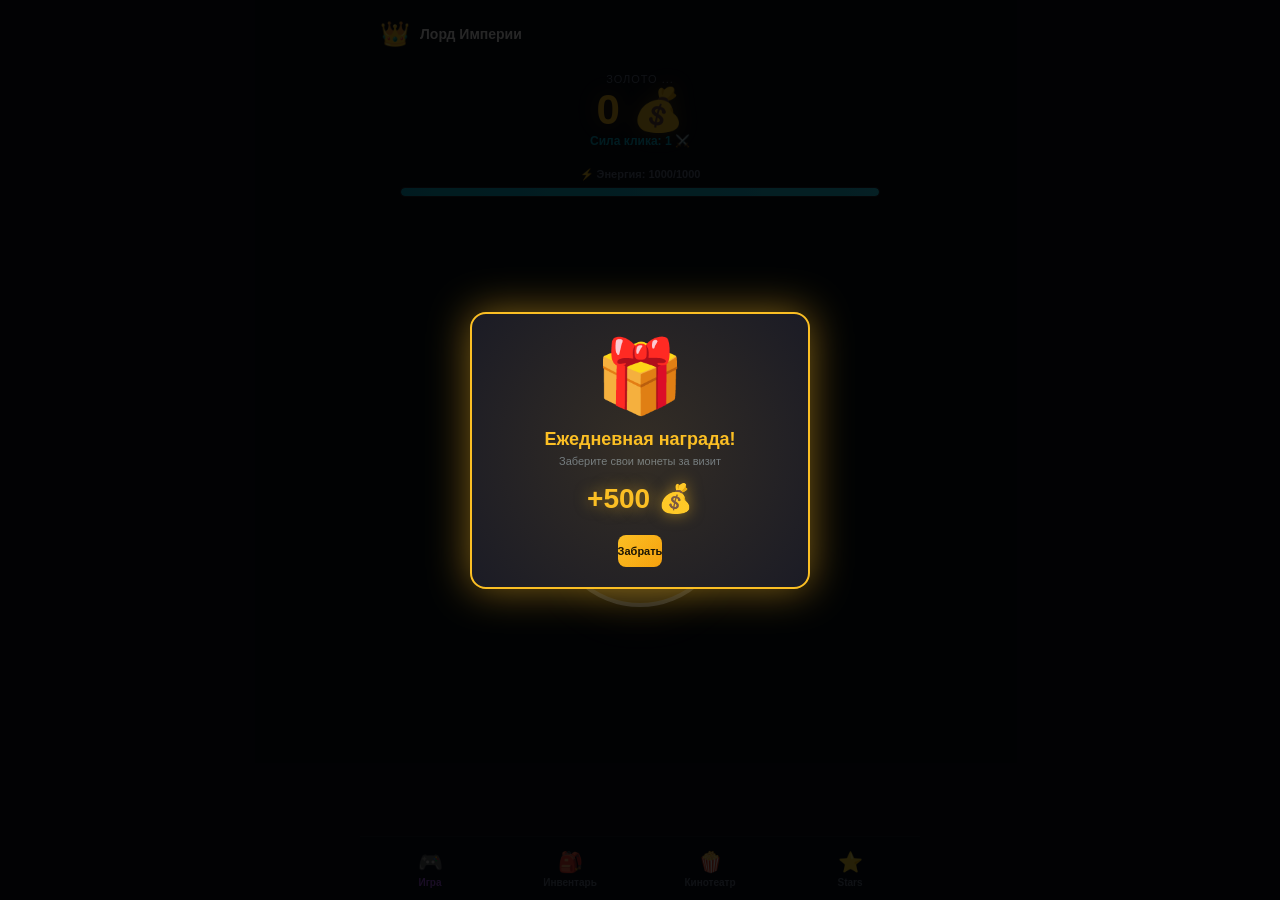
==== index.html @ a084648f "Add files via upload" ====
<!DOCTYPE html>
<html lang="ru">
<head>
  <meta charset="UTF-8">
  <meta name="viewport" content="width=device-width, initial-scale=1.0, maximum-scale=1.0, user-scalable=no, viewport-fit=cover">
  <title>Империя Золота — TMA Clicker</title>
  <script src="https://telegram.org/js/telegram-web-app.js"></script>
  <style>
    :root {
      --bg-primary: #0b0e1a;
      --bg-card: rgba(22, 28, 45, 0.9);
      --border-color: rgba(255, 255, 255, 0.06);
      --accent-purple: #a855f7;
      --accent-cyan: #06b6d4;
      --text-muted: #64748b;
      --gold: #fbbf24;
      --energy: #22d3ee;
      --rarity-common: #64748b;
      --rarity-rare: #3b82f6;
      --rarity-epic: #a855f7;
      --rarity-legendary: #fbbf24;
    }

    * {
      margin: 0;
      padding: 0;
      box-sizing: border-box;
      user-select: none;
      -webkit-tap-highlight-color: transparent;
    }

    html, body {
      font-family: -apple-system, BlinkMacSystemFont, 'Segoe UI', Roboto, sans-serif;
      background: var(--bg-primary);
      color: #fff;
      overflow: hidden;
      width: 100%;
      height: 100dvh;
    }

    .app-container {
      width: 100%;
      max-width: 560px;
      height: 100%;
      margin: 0 auto;
      position: relative;
      display: flex;
      flex-direction: column;
      padding-top: env(safe-area-inset-top, 0px);
      padding-bottom: calc(64px + env(safe-area-inset-bottom, 0px));
    }

    .tab-page {
      display: none;
      flex: 1;
      flex-direction: column;
      overflow-y: auto;
      padding: 20px;
      -webkit-overflow-scrolling: touch;
    }

    .tab-page.active {
      display: flex;
    }

    .user-profile-header {
      display: flex;
      align-items: center;
      gap: 10px;
      margin-bottom: 25px;
    }

    .user-avatar { font-size: 24px; }
    .user-name { font-weight: 800; font-size: 14px; }

    .balance-container {
      text-align: center;
      margin-bottom: 20px;
    }

    .balance-label {
      font-size: 11px;
      text-transform: uppercase;
      color: var(--text-muted);
      letter-spacing: 1px;
    }

    .balance-val {
      font-size: 42px;
      font-weight: 900;
      color: var(--gold);
      text-shadow: 0 0 20px rgba(251, 191, 36, 0.3);
    }

    .click-power-label {
      font-size: 12px;
      font-weight: bold;
      color: var(--accent-cyan);
    }

    .energy-container {
      margin: 0 20px 20px;
      text-align: center;
    }

    .energy-label {
      font-size: 11px;
      color: var(--text-muted);
      margin-bottom: 6px;
      font-weight: 700;
    }

    .energy-bar {
      width: 100%;
      height: 10px;
      background: rgba(255, 255, 255, 0.05);
      border-radius: 99px;
      overflow: hidden;
      border: 1px solid var(--border-color);
    }

    .energy-fill {
      height: 100%;
      background: linear-gradient(90deg, #06b6d4, #22d3ee);
      border-radius: 99px;
      transition: width 0.3s ease;
      box-shadow: 0 0 10px rgba(34, 211, 238, 0.5);
    }

    .energy-fill.low {
      background: linear-gradient(90deg, #ef4444, #f97316);
    }

    .clicker-area {
      flex: 1;
      display: flex;
      align-items: center;
      justify-content: center;
      position: relative;
    }

    .coin-btn {
      background: radial-gradient(circle, #ffe066 0%, #feca57 70%, #ff9f43 100%);
      border: 4px solid #fff;
      border-radius: 50%;
      width: 180px;
      height: 180px;
      cursor: pointer;
      box-shadow: 0 10px 30px rgba(251,191,36,0.35), inset 0 -4px 10px rgba(0,0,0,0.15);
      display: flex;
      align-items: center;
      justify-content: center;
      transition: transform 0.08s ease;
      outline: none;
      position: relative;
      z-index: 2;
    }

    .coin-btn:active { transform: scale(0.94); }
    .coin-art { font-size: 74px; color: #d97706; text-shadow: 1px 1px 0px #fff; }

    @keyframes screenShake {
      0%, 100% { transform: translate(0, 0); }
      25% { transform: translate(-2px, 1px); }
      50% { transform: translate(2px, -1px); }
      75% { transform: translate(-1px, 2px); }
    }

    .clicker-area.shake { animation: screenShake 0.15s ease; }

    .particles-pool {
      position: absolute;
      inset: 0;
      pointer-events: none;
      overflow: hidden;
      z-index: 1;
    }

    .particle {
      position: absolute;
      width: 6px;
      height: 6px;
      background: var(--gold);
      border-radius: 50%;
      box-shadow: 0 0 8px var(--gold);
      opacity: 0;
    }

    @keyframes particleFly {
      0% { transform: translate(0, 0) scale(1); opacity: 1; }
      100% { transform: translate(var(--dx), var(--dy)) scale(0); opacity: 0; }
    }

    .click-float {
      position: fixed;
      font-size: 22px;
      font-weight: 900;
      color: var(--gold);
      pointer-events: none;
      animation: floatUp 0.6s ease-out forwards;
      z-index: 10000;
      text-shadow: 0 2px 8px rgba(0,0,0,0.5);
    }

    @keyframes floatUp {
      0% { transform: translateY(0) scale(1); opacity: 1; }
      100% { transform: translateY(-80px) scale(0.8); opacity: 0; }
    }

    .bottom-nav {
      position: absolute;
      bottom: 0;
      left: 0;
      width: 100%;
      height: 64px;
      background: rgba(10, 15, 30, 0.98);
      border-top: 1px solid var(--border-color);
      display: flex;
      justify-content: space-around;
      padding-bottom: env(safe-area-inset-bottom, 0px);
      backdrop-filter: blur(10px);
      z-index: 999;
    }

    .nav-item {
      background: transparent;
      border: none;
      color: var(--text-muted);
      display: flex;
      flex-direction: column;
      align-items: center;
      justify-content: center;
      gap: 3px;
      cursor: pointer;
      flex: 1;
      transition: color 0.2s;
    }

    .nav-item.active { color: var(--accent-purple); }
    .nav-icon { font-size: 20px; }
    .nav-label { font-size: 10px; font-weight: bold; }

    .shop-header {
      margin-bottom: 20px;
      text-align: left;
    }

    .shop-title { font-size: 20px; font-weight: 900; }
    .shop-subtitle {
      font-size: 11px;
      color: var(--text-muted);
      margin-top: 3px;
    }

    .categories-bar {
      display: flex;
      gap: 8px;
      overflow-x: auto;
      padding-bottom: 12px;
      margin-bottom: 15px;
    }

    .category-btn {
      background: rgba(255,255,255,0.03);
      border: 1px solid var(--border-color);
      border-radius: 8px;
      padding: 6px 14px;
      font-size: 11px;
      font-weight: bold;
      color: #fff;
      cursor: pointer;
      flex-shrink: 0;
    }

    .category-btn.active {
      background: var(--accent-purple);
      border-color: var(--accent-purple);
    }

    .shop-grid {
      display: grid;
      grid-template-columns: repeat(2, 1fr);
      gap: 12px;
      padding-bottom: 30px;
    }

    .shop-item {
      background: var(--bg-card);
      border: 1px solid var(--border-color);
      border-radius: 12px;
      padding: 12px;
      text-align: center;
      display: flex;
      flex-direction: column;
      position: relative;
    }

    .shop-item-top {
      display: flex;
      justify-content: space-between;
      align-items: center;
      margin-bottom: 8px;
    }

    .shop-item-badge {
      font-size: 7px;
      font-weight: 900;
      color: #fff;
      padding: 2px 5px;
      border-radius: 4px;
      text-transform: uppercase;
    }

    .shop-item-icon { font-size: 38px; margin: 8px 0; }
    .shop-item-name { font-size: 11px; font-weight: 800; }
    .shop-item-desc {
      font-size: 8px;
      color: var(--text-muted);
      margin: 4px 0 10px;
      flex: 1;
    }

    .shop-item-btn {
      background: linear-gradient(135deg, var(--accent-purple), var(--accent-cyan));
      border: none;
      color: #fff;
      font-size: 10px;
      font-weight: bold;
      padding: 8px 0;
      border-radius: 8px;
      cursor: pointer;
    }

    .shop-item.common { border-color: var(--rarity-common); }
    .shop-item.rare { border-color: var(--rarity-rare); }
    .shop-item.epic { border-color: var(--rarity-epic); }
    .shop-item.legendary {
      border-color: var(--rarity-legendary);
      box-shadow: 0 0 10px rgba(251,191,36,0.15);
    }

    .inventory-header { margin-bottom: 20px; }
    .inventory-title { font-size: 20px; font-weight: 900; }
    .inventory-subtitle { font-size: 11px; color: var(--text-muted); margin-top: 3px; }

    .inventory-tabs {
      display: flex;
      gap: 8px;
      margin-bottom: 15px;
    }

    .inv-tab {
      flex: 1;
      background: rgba(255,255,255,0.03);
      border: 1px solid var(--border-color);
      border-radius: 8px;
      padding: 8px;
      font-size: 11px;
      font-weight: bold;
      color: #fff;
      cursor: pointer;
    }

    .inv-tab.active {
      background: var(--accent-purple);
      border-color: var(--accent-purple);
    }

    .inventory-grid {
      display: grid;
      grid-template-columns: repeat(2, 1fr);
      gap: 12px;
      padding-bottom: 30px;
    }

    .inv-item {
      background: var(--bg-card);
      border: 1px solid var(--border-color);
      border-radius: 12px;
      padding: 12px;
      text-align: center;
      display: flex;
      flex-direction: column;
      position: relative;
    }

    .inv-item.equipped {
      border-color: var(--gold);
      box-shadow: 0 0 15px rgba(251,191,36,0.3);
    }

    .inv-item.equipped::after {
      content: "✓ АКТИВНО";
      position: absolute;
      top: 6px;
      right: 6px;
      font-size: 7px;
      font-weight: 900;
      background: var(--gold);
      color: #000;
      padding: 2px 5px;
      border-radius: 4px;
    }

    .inv-icon { font-size: 38px; margin: 8px 0; }
    .inv-name { font-size: 11px; font-weight: 800; }
    .inv-desc { font-size: 8px; color: var(--text-muted); margin: 4px 0 10px; flex: 1; }

    .inv-btn {
      background: linear-gradient(135deg, var(--gold), #f59e0b);
      border: none;
      color: #000;
      font-size: 10px;
      font-weight: bold;
      padding: 8px 0;
      border-radius: 8px;
      cursor: pointer;
    }

    .inv-btn:disabled {
      background: rgba(255,255,255,0.1);
      color: var(--text-muted);
      cursor: not-allowed;
    }

    .empty-inventory {
      grid-column: 1 / -1;
      text-align: center;
      padding: 60px 20px;
      color: var(--text-muted);
    }

    .empty-icon { font-size: 64px; margin-bottom: 15px; opacity: 0.3; }
    .empty-text { font-size: 16px; font-weight: 800; margin-bottom: 5px; }
    .empty-hint { font-size: 12px; }

    .modal-overlay {
      position: fixed;
      inset: 0;
      background: rgba(0,0,0,0.85);
      display: none;
      align-items: center;
      justify-content: center;
      z-index: 10000;
      padding: 20px;
    }

    .modal-overlay.active { display: flex; }

    .modal-box {
      background: #111425;
      border: 2px solid var(--accent-purple);
      border-radius: 16px;
      width: 100%;
      max-width: 340px;
      padding: 20px;
      text-align: center;
      box-shadow: 0 0 25px rgba(168, 85, 247, 0.4);
    }

    .modal-icon { font-size: 48px; margin-bottom: 10px; }
    .modal-title { font-size: 16px; font-weight: 900; color: #fff; }
    .modal-badge {
      display: inline-block;
      font-size: 8px;
      font-weight: bold;
      background: var(--gold);
      color: #000;
      padding: 2px 8px;
      border-radius: 99px;
      margin: 6px 0;
    }

    .modal-desc { font-size: 11px; color: var(--text-muted); line-height: 1.4; margin-bottom: 20px; }
    .modal-actions { display: flex; gap: 8px; }

    .btn-cancel {
      flex: 1;
      padding: 10px 0;
      font-size: 11px;
      font-weight: bold;
      background: transparent;
      border: 1px solid var(--border-color);
      color: #fff;
      border-radius: 8px;
      cursor: pointer;
    }

    .btn-confirm {
      flex: 1;
      padding: 10px 0;
      font-size: 11px;
      font-weight: bold;
      background: linear-gradient(135deg, var(--gold), #f59e0b);
      border: none;
      color: #000;
      border-radius: 8px;
      cursor: pointer;
    }

    .daily-box {
      border-color: var(--gold) !important;
      box-shadow: 0 0 40px rgba(251,191,36,0.5) !important;
      position: relative;
      overflow: hidden;
    }

    .daily-glow {
      position: absolute;
      inset: -50%;
      background: radial-gradient(circle, rgba(251,191,36,0.15) 0%, transparent 70%);
      animation: rotate 8s linear infinite;
      pointer-events: none;
    }

    @keyframes rotate {
      from { transform: rotate(0deg); }
      to { transform: rotate(360deg); }
    }

    .daily-icon {
      font-size: 72px;
      margin-bottom: 10px;
      animation: pulse 1.5s ease-in-out infinite;
      position: relative;
    }

    @keyframes pulse {
      0%, 100% { transform: scale(1); }
      50% { transform: scale(1.15); }
    }

    .daily-title { font-size: 18px; font-weight: 900; color: var(--gold); margin-bottom: 5px; }
    .daily-desc { font-size: 11px; color: var(--text-muted); margin-bottom: 15px; }

    .daily-reward {
      font-size: 28px;
      font-weight: 900;
      color: var(--gold);
      margin-bottom: 20px;
      text-shadow: 0 0 15px rgba(251,191,36,0.5);
    }

    .toast {
      position: fixed;
      bottom: 80px;
      left: 50%;
      transform: translateX(-50%);
      background: rgba(168, 85, 247, 0.95);
      color: #fff;
      padding: 10px 20px;
      border-radius: 12px;
      font-size: 11px;
      font-weight: bold;
      display: none;
      z-index: 999999;
      box-shadow: 0 10px 25px rgba(0,0,0,0.3);
    }
    /* ================= ANIVERSE ANIME PORTAL STYLES ================= */
    .anime-container {
      display: grid;
      grid-template-columns: repeat(2, 1fr);
      gap: 12px;
      padding: 10px 0 40px;
      box-sizing: border-box;
      width: 100%;
      max-width: 500px;
      margin: 0 auto;
    }
    @media (min-width: 480px) {
      .anime-container {
        grid-template-columns: repeat(3, 1fr);
        gap: 14px;
      }
    }
    
    /* Grid card design */
    .anime-card-item {
      background: rgba(255, 255, 255, 0.02);
      border: 1px solid rgba(255, 255, 255, 0.05);
      border-radius: 12px;
      overflow: hidden;
      cursor: pointer;
      display: flex;
      flex-direction: column;
      position: relative;
      transition: all 0.25s cubic-bezier(0.4, 0, 0.2, 1);
      box-sizing: border-box;
      -webkit-tap-highlight-color: transparent;
    }
    .anime-card-item:hover {
      transform: translateY(-4px);
      border-color: rgba(168, 85, 247, 0.4);
      box-shadow: 0 8px 24px rgba(168, 85, 247, 0.2);
    }
    .anime-poster-wrap {
      position: relative;
      width: 100%;
      aspect-ratio: 2/3;
      background: #090a12;
      overflow: hidden;
    }
    .anime-poster {
      width: 100%;
      height: 100%;
      object-fit: cover;
      display: block;
      transition: transform 0.3s ease;
    }
    .anime-card-item:hover .anime-poster {
      transform: scale(1.04);
    }
    
    /* Badges */
    .anime-badge-rating {
      position: absolute;
      top: 6px;
      left: 6px;
      z-index: 5;
      font-size: 8px;
      font-weight: 800;
      color: #ffd700;
      background: rgba(0, 0, 0, 0.8);
      padding: 3px 6px;
      border-radius: 5px;
      box-shadow: 0 2px 6px rgba(0,0,0,0.3);
      backdrop-filter: blur(2px);
    }
    .anime-badge-year {
      position: absolute;
      top: 6px;
      right: 6px;
      z-index: 5;
      font-size: 8px;
      font-weight: 800;
      color: #fff;
      background: rgba(138, 43, 226, 0.8);
      padding: 3px 6px;
      border-radius: 5px;
      box-shadow: 0 2px 6px rgba(0,0,0,0.3);
      backdrop-filter: blur(2px);
    }
    
    /* Info area */
    .anime-card-info {
      padding: 8px;
      display: flex;
      flex-direction: column;
      gap: 3px;
      text-align: left;
      flex: 1;
      background: rgba(15, 18, 36, 0.3);
    }
    .anime-card-title {
      font-size: 11px;
      font-weight: 700;
      color: #fff;
      margin: 0;
      line-height: 1.3;
      display: -webkit-box;
      -webkit-line-clamp: 2;
      -webkit-box-orient: vertical;
      overflow: hidden;
      text-overflow: ellipsis;
    }
    .anime-card-genre {
      font-size: 9px;
      color: var(--accent-cyan);
      font-weight: 700;
      white-space: nowrap;
      overflow: hidden;
      text-overflow: ellipsis;
    }
    
    /* List item design */
    .anime-list-item {
      display: flex;
      gap: 12px;
      background: rgba(255, 255, 255, 0.02);
      border: 1px solid rgba(255, 255, 255, 0.05);
      border-radius: 12px;
      padding: 10px;
      margin: 0 auto 8px;
      cursor: pointer;
      box-sizing: border-box;
      transition: all 0.2s ease;
      align-items: center;
      max-width: 500px;
      width: calc(100% - 2 * var(--page-pad));
      -webkit-tap-highlight-color: transparent;
    }
    .anime-list-item:hover {
      border-color: rgba(168, 85, 247, 0.3);
      background: rgba(255, 255, 255, 0.04);
    }
    .anime-list-poster-wrap {
      position: relative;
      width: 64px;
      height: 96px;
      border-radius: 8px;
      overflow: hidden;
      flex-shrink: 0;
      background: #090a12;
    }
    .anime-list-poster {
      width: 100%;
      height: 100%;
      object-fit: cover;
      display: block;
    }
    .anime-list-info {
      display: flex;
      flex-direction: column;
      gap: 4px;
      text-align: left;
      min-width: 0;
      flex: 1;
    }
    .anime-list-title {
      font-size: 13px;
      font-weight: 700;
      color: #fff;
      margin: 0;
      line-height: 1.3;
      overflow: hidden;
      text-overflow: ellipsis;
      white-space: nowrap;
    }
    .anime-list-genre {
      font-size: 9px;
      color: var(--accent-cyan);
      font-weight: 700;
      text-transform: uppercase;
      letter-spacing: 0.3px;
    }
    .anime-list-desc {
      font-size: 10px;
      color: rgba(255, 255, 255, 0.5);
      line-height: 1.35;
      margin: 0;
      display: -webkit-box;
      -webkit-line-clamp: 2;
      -webkit-box-orient: vertical;
      overflow: hidden;
    }

    /* Ambient backglow animation */
    @keyframes ambilightGlow {
      0%, 100% { box-shadow: 0 4px 15px rgba(168,85,247,0.2), 0 0 12px rgba(138, 43, 226, 0.3); }
      50% { box-shadow: 0 4px 25px rgba(168,85,247,0.4), 0 0 25px rgba(0, 255, 255, 0.5), 0 0 12px rgba(168, 85, 247, 0.35); }
    }
    .ambilight-active {
      animation: ambilightGlow 6s infinite ease-in-out !important;
    }
  </style>
  <!-- Bypass Shikimori Hotlink Protection completely on all browsers -->
  <meta name="referrer" content="no-referrer">
  <!-- Stable VideoJS v8.6.1 Player CDN & Styles -->
  <link href="https://vjs.zencdn.net/8.6.1/video-js.css" rel="stylesheet" />
  <!-- Global Mail.ru Ads Loader -->
  <script async src="https://ad.mail.ru/static/ads-async.js"></script>
</head>
<body>
  <div class="app-container">
    <div id="tab-game" class="tab-page active">
      <div class="user-profile-header">
        <span class="user-avatar">👑</span>
        <span class="user-name" id="usernameText">Лорд Империи</span>
      </div>
      <div class="balance-container">
        <div class="balance-label">Золото ...</div>
        <div class="balance-val"><span id="goldVal">0</span> 💰</div>
        <div class="click-power-label">Сила клика: <span id="clickPowerVal">1</span> ⚔️</div>
      </div>
      <div class="energy-container">
        <div class="energy-label">⚡ Энергия: <span id="energyVal">1000</span>/1000</div>
        <div class="energy-bar"><div class="energy-fill" id="energyFill" style="width:100%"></div></div>
      </div>
      <div class="clicker-area" id="clickerArea">
        <button id="clickerBtn" class="coin-btn" type="button"><div class="coin-art">⚜️</div></button>
      </div>
      <div class="particles-pool" id="particlesPool"></div>
    </div>
    <div id="tab-stars" class="tab-page">
      <div class="shop-header">
        <h2 class="shop-title">⭐ Магазин Stars</h2>
        <p class="shop-subtitle">Приобретайте премиум товары за Telegram Stars!</p>
      </div>
      <div class="categories-bar">
        <button class="category-btn active" data-category="all">Все</button>
        <button class="category-btn" data-category="gold">💰 Золото</button>
        <button class="category-btn" data-category="pet">🐉 Питомцы</button>
        <button class="category-btn" data-category="booster">🚀 Бустеры</button>
        <button class="category-btn" data-category="skin">👑 Скины</button>
        <button class="category-btn" data-category="premium">💎 Премиум</button>
      </div>
      <div class="shop-grid" id="shopGridContainer"></div>
    </div>
    <div id="tab-inventory" class="tab-page">
      <div class="inventory-header">
        <h2 class="inventory-title">🎒 Инвентарь</h2>
        <p class="inventory-subtitle">Ваши купленные питомцы и скины</p>
      </div>
      <div class="inventory-tabs">
        <button class="inv-tab active" data-inv-tab="all">Все</button>
        <button class="inv-tab" data-inv-tab="pet">🐉 Питомцы</button>
        <button class="inv-tab" data-inv-tab="skin">👑 Скины</button>
      </div>
      <div class="inventory-grid" id="inventoryGrid">
        <div class="empty-inventory" id="emptyInventory">
          <div class="empty-icon">📦</div>
          <div class="empty-text">Инвентарь пуст</div>
          <div class="empty-hint">Купите товары во вкладке Stars</div>
        </div>
      </div>
    </div>

    <!-- ================= NEW TAB-PAGE: ANIME PORTAL ================= -->
    <div id="tab-anime" class="tab-page" style="flex-direction: column; overflow-y: auto; -webkit-overflow-scrolling: touch; height: 100%;">
      <!-- Advanced Search Header inside Cinema -->
      <div id="anixartHeader" style="display:flex; justify-content:space-between; align-items:center; gap:8px; background:rgba(255,255,255,0.02); border:1px solid rgba(255,255,255,0.04); border-radius:12px; padding:10px 14px; margin-bottom:15px; width:100%;">
        <div style="display:flex; align-items:center; gap:6px;">
          <h2 style="font-size:15px; font-weight:900; letter-spacing:1px; margin:0; text-transform:uppercase; background:linear-gradient(135deg, #fff, #c084fc); -webkit-background-clip:text; -webkit-text-fill-color:transparent;">AniVerse</h2>
        </div>
        <div style="flex:1; max-width:180px; margin:0 4px;">
          <input type="text" id="animeSearchInput" placeholder="Поиск аниме..." style="padding: 6px 12px; font-size:11px; border-radius:14px; background:rgba(0,0,0,0.2); border:1px solid rgba(255,255,255,0.05); color:#fff; width:100%; outline:none;">
        </div>
        <div style="display:flex; align-items:center; gap:4px;">
          <button id="btnToggleFilters" type="button" style="background:transparent; border:none; cursor:pointer; color:#fff; display:flex; align-items:center; justify-content:center; width:30px; height:30px;">
            <svg viewBox="0 0 24 24" width="18" height="18" fill="currentColor"><path d="M3 18h18v-2H3v2zm0-5h18v-2H3v2zm0-7v2h18V6H3z"></path></svg>
          </button>
          <button onclick="window.toggleAnimeLayout()" type="button" style="background:transparent; border:none; cursor:pointer; color:#fff; display:flex; align-items:center; justify-content:center; width:30px; height:30px;" title="Переключить вид">
            <span id="layoutToggleIcon" style="font-size:14px;">📜</span>
          </button>
        </div>
      </div>

      <!-- Advanced Dropdown Filter Bar (Anixart style) -->
      <div id="anixartFilterDropdown" style="display:none; padding: 12px; background:rgba(18,22,40,0.98); border:1px solid rgba(255,255,255,0.06); border-radius:12px; margin-bottom:15px; box-shadow: 0 8px 24px rgba(0,0,0,0.35);">
        <div style="display:grid; grid-template-columns:1fr 1fr; gap:10px; text-align:left;">
          <div>
            <label style="font-size:9px; font-weight:900; color:var(--text-muted); display:block; margin-bottom:4px; text-transform:uppercase; letter-spacing:0.5px;">Фильтр Жанров</label>
            <select id="filterGenre" style="width:100%; background:#101424; border:1px solid rgba(255,255,255,0.08); border-radius:8px; padding:6px; color:#fff; font-size:10px; outline:none;">
              <option value="all">Все жанры</option>
              <option value="Экшен">Экшен</option>
              <option value="Фэнтези">Фэнтези</option>
              <option value="Приключения">Приключения</option>
              <option value="Комедия">Комедия</option>
              <option value="Детектив">Детектив</option>
              <option value="Драма">Драма</option>
              <option value="Сёнен">Сёнен</option>
            </select>
          </div>
          <div>
            <label style="font-size:9px; font-weight:900; color:var(--text-muted); display:block; margin-bottom:4px; text-transform:uppercase; letter-spacing:0.5px;">Год выпуска</label>
            <select id="filterYear" style="width:100%; background:#101424; border:1px solid rgba(255,255,255,0.08); border-radius:8px; padding:6px; color:#fff; font-size:10px; outline:none;">
              <option value="all">Все годы</option>
              <option value="2024">2024</option>
              <option value="2023">2023</option>
              <option value="2022">2022</option>
              <option value="2020">2020</option>
              <option value="2019">2019</option>
              <option value="2017">2017</option>
              <option value="2013">2013</option>
              <option value="2004">2004</option>
              <option value="1999">1999</option>
            </select>
          </div>
        </div>
      </div>

      <!-- Colossal Cinema Header & Sub-Navigation -->
      <div style="padding: 0 0 10px; flex-shrink: 0; z-index: 10;">
        <div style="display: flex; gap: 6px; justify-content: space-between; align-items: center; max-width: 500px; margin: 0 auto;">
          <div style="display: flex; gap: 4px; background: rgba(255,255,255,0.03); border: 1px solid rgba(255,255,255,0.06); border-radius: 10px; padding: 3px;">
            <button onclick="switchCinemaSubTab('catalog')" id="cinemaTab-catalog" type="button" style="background: var(--accent-purple); color: #fff; border: none; border-radius: 6px; font-size: 10px; font-weight: bold; padding: 5px 10px; cursor: pointer; transition: all 0.2s;">🍿 Каталог</button>
            <button onclick="switchCinemaSubTab('schedule')" id="cinemaTab-schedule" type="button" style="background: transparent; color: rgba(255,255,255,0.6); border: none; border-radius: 6px; font-size: 10px; font-weight: bold; padding: 5px 10px; cursor: pointer; transition: all 0.2s;">📅 Расписание</button>
            <button onclick="switchCinemaSubTab('favorites')" id="cinemaTab-favorites" type="button" style="background: transparent; color: rgba(255,255,255,0.6); border: none; border-radius: 6px; font-size: 10px; font-weight: bold; padding: 5px 10px; cursor: pointer; transition: all 0.2s;">⭐️ Избранное</button>
          </div>
          
          <button onclick="rollRandomAnime()" type="button" class="btn-action" style="margin: 0; padding: 6px 10px; font-size: 10px; background: linear-gradient(135deg, #a855f7, #ec4899); border-radius: 8px; box-shadow: 0 4px 12px rgba(168,85,247,0.3); border: none; font-weight: bold; width: auto; -webkit-tap-highlight-color: transparent;">
            🎰 Случайное
          </button>
        </div>
      </div>

      <!-- 1. Catalog View (Grid) -->
      <div id="cinemaContent-catalog" class="cinema-subpage" style="width:100%;">
        <div class="anime-container" id="animeGrid"></div>
      </div>

      <!-- 2. Interactive Release Schedule View -->
      <div id="cinemaContent-schedule" class="cinema-subpage" style="display: none; padding: 0 0 40px; width:100%; max-width:500px; margin: 0 auto;">
        <div style="display: flex; flex-direction: column; gap: 10px; text-align: left;" id="cinemaScheduleList"></div>
      </div>

      <!-- 3. Favorites / Watchlist View -->
      <div id="cinemaContent-favorites" class="cinema-subpage" style="display: none; padding: 0 0 40px; width:100%;">
        <div class="anime-container" id="favoritesGrid"></div>
      </div>

      <!-- Premium Mail.ru Responsive 950x300 Advertising Banner -->
      <div class="mailru-ad-wrapper" style="width: 95%; max-width: 500px; margin: 20px auto 40px; overflow: hidden; border-radius: 12px; border: 1px solid rgba(255,255,255,0.05); background: rgba(8,12,24,0.3); display: flex; flex-direction: column; align-items: center; box-sizing: border-box; padding: 12px; margin-left: auto; margin-right: auto;">
        <span style="font-size: 8px; color: var(--text-muted); text-transform: uppercase; font-weight: bold; letter-spacing: 0.5px; margin-bottom: 8px; display: block;">СПОНСОР • РЕКЛАМА MAIL.RU</span>
        <div style="overflow-x: auto; width: 100%; text-align: center; -webkit-overflow-scrolling: touch; padding: 4px; box-sizing: border-box;">
          <ins class="mrg-tag" 
               style="display:inline-block;width:950px;height:300px" 
               data-ad-client="ad-2027131"
               data-ad-slot="2027131">
          </ins>
          <script>
              (window.MRGtag = window.MRGtag || []).push({});
          </script>
        </div>
      </div>
    </div>

    <nav class="bottom-nav">
      <button class="nav-item active" data-tab="game"><span class="nav-icon">🎮</span><span class="nav-label">Игра</span></button>
      <button class="nav-item" data-tab="inventory"><span class="nav-icon">🎒</span><span class="nav-label">Инвентарь</span></button>
      <button class="nav-item" data-tab="anime" id="navTabCinemaBtn"><span class="nav-icon">🍿</span><span class="nav-label">Кинотеатр</span></button>
      <button class="nav-item" data-tab="stars"><span class="nav-icon">⭐</span><span class="nav-label">Stars</span></button>
    </nav>
  </div>
  <!-- AniVerse Anime Player Modal with Dual-Mode (Iframe & Native Premium Custom Player) -->
  <div class="modal-overlay" id="animePlayerModal" style="z-index: 9999999;">
    <div class="modal-box" style="border-color:#a855f7; box-shadow: 0 0 35px rgba(168,85,247,0.35); background: rgba(10,12,22,0.98); width:100%; max-width:500px; padding:18px;">
      <h2 id="modalAnimeTitle" style="color:#fff; font-size:16px; margin-bottom:4px; text-align:left;">Название аниме</h2>
      <div id="modalAnimeGenre" style="font-size:9px; color:var(--accent-color); font-weight:900; text-transform:uppercase; text-align:left; margin-bottom:12px;">Жанры</div>
      
      <!-- DUAL-MODE CONTAINER -->
      
      <!-- 1. Secure Unblocked Kinobox Iframe Container (Works perfectly in Russia!) -->
      <div id="iframePlayerContainer" style="display:none; position:relative; width:100%; padding-top:56.25%; background:#000; border-radius:12px; overflow:hidden; border:1px solid rgba(255,255,255,0.06); margin-bottom:12px;">
        <iframe id="animeIframePlayer" src="" style="position:absolute; inset:0; width:100%; height:100%; border:none;" allowfullscreen></iframe>
      </div>

      <!-- 2. Custom Premium HTML5 Native Player Container (Aspect-Ratio Protected!) -->
      <div id="nativePlayerContainer" class="ambilight-active" style="display:none; position:relative; width:100%; padding-top:56.25%; background:#000; border-radius:12px; overflow:hidden; border:1px solid rgba(168,85,247,0.3); margin-bottom:12px; transition: all 0.3s ease;">
        <div style="position:absolute; inset:0; width:100%; height:100%;">
          <div class="video-wrapper" style="width:100%; height:100%; border-radius:0;">
            <video
              id="animePlayer"
              class="video-js vjs-default-skin vjs-big-play-centered"
              controls
              preload="auto"
              poster="https://via.placeholder.com/900x506/1a1a25/8A2BE2?text=ANIVERSE+Player"
              data-setup='{"fluid": true, "playbackRates": [0.5, 1, 1.5, 2]}'
              style="width:100%; height:100%; object-fit:contain !important;"
            >
              <p class="vjs-no-js">
                Для просмотра видео включите JavaScript и обновите браузер.
              </p>
            </video>
          </div>
        </div>
      </div>

      <!-- Рекламный блок под плеером -->
      <div class="ad-container" id="adBelowPlayer" style="margin-top:10px; text-align:center; display:none;">
        <div style="color: #a0a0b0; font-size: 13px; line-height:1.4;">
          📺 Реклама появится после запуска видео<br>
          <small style="font-size:10px; opacity:0.8;">Поддержите проект просмотром рекламы</small>
        </div>
      </div>
      <!-- Уведомление -->
      <div class="ad-notice" id="adNotice"></div>

      <!-- Interactive Multi-Server Player Source Selector (100% Automated, Free, Unblocked!) -->
      <div id="playerSourceSelectorContainer" style="margin-bottom: 12px; text-align: left; display: none;">
        <span style="font-size: 10px; color: var(--text-muted); text-transform: uppercase; font-weight: bold; letter-spacing: 0.5px; display: block; margin-bottom: 6px;">Выбор сервера плеера:</span>
        <div style="display: flex; gap: 6px; overflow-x: auto; padding-bottom: 4px; -webkit-overflow-scrolling: touch;" class="custom-scrollbar">
          <button onclick="switchPlayerSource('kinobox')" class="btn-action" id="source-kinobox" style="margin:0; padding: 6px 12px; font-size: 10px; font-weight: bold; border-radius: 8px; flex-shrink: 0; background: rgba(168,85,247,0.15); border: 1px solid #a855f7; color: #fff; -webkit-tap-highlight-color: transparent;">Сервер 1 (Kinobox) ⚡</button>
          <button onclick="switchPlayerSource('shikilib')" class="btn-action" id="source-shikilib" style="margin:0; padding: 6px 12px; font-size: 10px; font-weight: bold; border-radius: 8px; flex-shrink: 0; background: rgba(255,255,255,0.03); border: 1px solid rgba(255,255,255,0.08); color: rgba(255,255,255,0.7); -webkit-tap-highlight-color: transparent;">Сервер 2 (ShikiLib) 🎬</button>
          <button onclick="switchPlayerSource('iframe_lol')" class="btn-action" id="source-iframe_lol" style="margin:0; padding: 6px 12px; font-size: 10px; font-weight: bold; border-radius: 8px; flex-shrink: 0; background: rgba(255,255,255,0.03); border: 1px solid rgba(255,255,255,0.08); color: rgba(255,255,255,0.7); -webkit-tap-highlight-color: transparent;">Сервер 3 (IframeLol) 🚀</button>
        </div>
      </div>

      <!-- Interactive Audio Dub Selector -->
      <div id="dubSelectorContainer" style="margin-bottom: 12px; text-align: left; display: none;">
        <span style="font-size: 10px; color: var(--text-muted); text-transform: uppercase; font-weight: bold; letter-spacing: 0.5px; display: block; margin-bottom: 6px;">Выбор озвучки / перевода:</span>
        <div style="display: flex; gap: 6px; overflow-x: auto; padding-bottom: 4px; -webkit-overflow-scrolling: touch;" class="custom-scrollbar" id="dubSelectorRow">
          <button onclick="switchDubbing('Anilibria')" class="btn-action active-dub" id="dub-Anilibria" style="margin:0; padding: 6px 12px; font-size: 10px; font-weight: bold; border-radius: 8px; flex-shrink: 0; background: rgba(168,85,247,0.15); border: 1px solid #a855f7; color: #fff; -webkit-tap-highlight-color: transparent;">AniLibria 🎙️</button>
          <button onclick="switchDubbing('Shiza')" class="btn-action" id="dub-Shiza" style="margin:0; padding: 6px 12px; font-size: 10px; font-weight: bold; border-radius: 8px; flex-shrink: 0; background: rgba(255,255,255,0.03); border: 1px solid rgba(255,255,255,0.08); color: rgba(255,255,255,0.7); -webkit-tap-highlight-color: transparent;">SHIZA Project 🎙️</button>
          <button onclick="switchDubbing('Dream')" class="btn-action" id="dub-Dream" style="margin:0; padding: 6px 12px; font-size: 10px; font-weight: bold; border-radius: 8px; flex-shrink: 0; background: rgba(255,255,255,0.03); border: 1px solid rgba(255,255,255,0.08); color: rgba(255,255,255,0.7); -webkit-tap-highlight-color: transparent;">Dream Cast 🎙️</button>
          <button onclick="switchDubbing('Animevost')" class="btn-action" id="dub-Animevost" style="margin:0; padding: 6px 12px; font-size: 10px; font-weight: bold; border-radius: 8px; flex-shrink: 0; background: rgba(255,255,255,0.03); border: 1px solid rgba(255,255,255,0.08); color: rgba(255,255,255,0.7); -webkit-tap-highlight-color: transparent;">AnimeVost 🎙️</button>
        </div>
      </div>

      <!-- Interactive Quality, Next Ep & Share row -->
      <div id="qualityShareRow" style="display: none; justify-content: space-between; align-items: center; margin-bottom: 12px; background: rgba(255,255,255,0.02); padding: 8px 10px; border-radius: 10px; border: 1px solid rgba(255,255,255,0.04);">
        <div style="display: flex; align-items: center; gap: 4px;">
          <span style="font-size: 8px; color: var(--text-muted); font-weight: bold;">КАЧЕСТВО:</span>
          <span style="font-size: 9px; color: #10b981; font-weight: 900; background: rgba(16,185,129,0.12); padding: 2px 6px; border-radius: 4px;">1080p FHD ⚡</span>
        </div>
        <div style="display: flex; gap: 6px;">
          <button onclick="triggerNextEpisode()" type="button" style="background: transparent; border: none; cursor: pointer; color: #00FFFF; font-size: 10px; font-weight: bold; display: flex; align-items: center; gap: 4px; -webkit-tap-highlight-color: transparent;">⏭️ След. серия</button>
          <span style="color: rgba(255,255,255,0.15); font-size:9px;">|</span>
          <button onclick="shareAnimeLink()" type="button" style="background: transparent; border: none; cursor: pointer; color: #fbbf24; font-size: 10px; font-weight: bold; display: flex; align-items: center; gap: 4px; -webkit-tap-highlight-color: transparent;">🔗 Поделиться</button>
        </div>
      </div>

      <p id="modalAnimeDesc" style="font-size:11px; color:rgba(255,255,255,0.5); line-height:1.45; text-align:left; margin-bottom:14px; max-height:80px; overflow-y:auto; white-space:normal;">Описание аниме...</p>
      
      <!-- Interactive Star Rating System -->
      <div style="margin-bottom: 14px; text-align: left; padding: 10px; background: rgba(255,255,255,0.02); border: 1px solid rgba(255,255,255,0.04); border-radius: 10px;">
        <span style="font-size: 10px; color: var(--text-muted); text-transform: uppercase; font-weight: bold; letter-spacing: 0.5px; display: block; margin-bottom: 4px;">Ваша оценка аниме:</span>
        <div style="display: flex; gap: 6px;" id="starRatingRow">
          <!-- Populated dynamically -->
        </div>
        <div id="userRatingText" style="font-size: 10px; color: #00FFFF; font-weight: bold; margin-top: 5px; display: none;"></div>
      </div>

      <!-- Embedded Ad Slot in player for monetization -->
      <div style="display:flex; justify-content:center; margin-bottom:12px;" id="playerAdBox"></div>

      <!-- Interactive Theater Light & Watchlist Action Controls -->
      <div style="display: grid; grid-template-columns: 1fr 1fr; gap: 8px; margin-bottom: 12px;">
        <button id="btnToggleTheaterMode" onclick="toggleTheaterMode()" class="btn-action" type="button" style="margin: 0; padding: 10px 0; font-size: 11px; background: rgba(255,255,255,0.03); border: 1px solid rgba(255,255,255,0.08); -webkit-tap-highlight-color: transparent;">💡 Киноэффект</button>
        <button id="btnToggleFavorite" onclick="toggleAnimeFavorite()" class="btn-action" type="button" style="margin: 0; padding: 10px 0; font-size: 11px; background: rgba(255,255,255,0.03); border: 1px solid rgba(255,255,255,0.08); -webkit-tap-highlight-color: transparent;">☆ Избранное</button>
      </div>

      <button class="btn-action" id="btnClosePlayerModal" type="button" style="padding:10px 0; font-size:11px;">Закрыть плеер</button>
    </div>
  </div>

  <div class="modal-overlay" id="purchaseModal">
    <div class="modal-box">
      <div class="modal-icon" id="modalProductIcon">💰</div>
      <h3 class="modal-title" id="modalProductTitle">Название товара</h3>
      <div class="modal-badge" id="modalProductBadge">HOT</div>
      <p class="modal-desc" id="modalProductDesc">Описание</p>
      <div class="modal-actions">
        <button id="btnCancelPurchase" class="btn-cancel">Отмена</button>
        <button id="btnConfirmPurchase" class="btn-confirm">Оплатить ⭐ <span id="modalProductPrice">50</span></button>
      </div>
    </div>
  </div>
  <div class="modal-overlay" id="dailyModal">
    <div class="modal-box daily-box">
      <div class="daily-glow"></div>
      <div class="daily-icon">🎁</div>
      <h3 class="daily-title">Ежедневная награда!</h3>
      <p class="daily-desc">Заберите свои монеты за визит</p>
      <div class="daily-reward">+500 💰</div>
      <button id="btnClaimDaily" class="btn-confirm">Забрать</button>
    </div>
  </div>
  <div class="toast" id="toastBox">Уведомление</div>

  <script>
    // === ANIVERSE ANIME PORTAL CONTROLLER ===
    const ANIME_DB = [
      { id: '1', title: 'Магическая битва 2 (Трейлер)', year: 2023, genre: 'Экшен, Сёнен, Фэнтези', rating: '9.6', poster: 'https://image.mux.com/BV3YZtogl89mg9VcNBhhnHm02Y34zI1nlMuMQfAbl3dM/thumbnail.webp', description: 'Второй сезон Магической битвы, рассказывающий о трагических событиях в Сибуе и прошлом Сатору Годзё. Нажмите, чтобы запустить флагманский анимированный трейлер в нашем премиум-плеере!', kinoboxId: '51009', videoUrl: 'https://vjs.zencdn.net/v/oceans.mp4' },
      { id: '2', title: 'Ван-Пис', year: 1999, genre: 'Приключения, Комедия, Сёнен', rating: '9.6', poster: 'https://shikimori.one/system/animes/original/21.jpg', description: 'Манки Д. Луффи отправляется в плавание, чтобы собрать команду и найти легендарное сокровище Ван-Пис.', kinoboxId: '21' },
      { id: '3', title: 'Блич', year: 2004, genre: 'Экшен, Сёнен, Мистика', rating: '9.5', poster: 'https://shikimori.one/system/animes/original/269.jpg', description: 'Ичего Куросаки случайно получает силу Синигами и вступает в борьбу со злыми духами — Пустыми.', kinoboxId: '269' },
      { id: '4', title: 'Монолог фармацевта', year: 2023, genre: 'Драма, Детектив, Исторический', rating: '9.8', poster: 'https://shikimori.one/system/animes/original/54492.jpg', description: 'Маомао, похищенная и проданная в императорский дворец, использует свои знания фармацевтики, чтобы расследовать интриги.', kinoboxId: '54492' },
      { id: '5', title: 'Чёрный клевер', year: 2017, genre: 'Сёнен, Экшен, Фэнтези', rating: '9.6', poster: 'https://shikimori.one/system/animes/original/34572.jpg', description: 'Аста и Юно, два сироты в мире магии, соревнуются за звание Короля Магов.', kinoboxId: '34572' },
      { id: '6', title: 'Магическая битва 1', year: 2020, genre: 'Экшен, Сёнен, Мистика', rating: '9.5', poster: 'https://shikimori.one/system/animes/original/40748.jpg', description: 'Итадори Юдзи поглощает палец могущественного проклятия Сукуны и вступает в мир шаманов.', kinoboxId: '40748' },
      { id: '7', title: 'Истребитель демонов', year: 2019, genre: 'Экшен, Сёнен, Исторический', rating: '9.5', poster: 'https://shikimori.one/system/animes/original/38000.jpg', description: 'Тандзиро Камадо становится истребителем демонов, чтобы спасти свою сестру Нэдзуко, обращённую в демона.', kinoboxId: '38000' },
      { id: '8', title: 'Атака титанов 4', year: 2020, genre: 'Экшен, Драма, Фэнтези, Сёнен', rating: '9.9', poster: 'https://shikimori.one/system/animes/original/40028.jpg', description: 'Финальный сезон противостояния человечества и титанов, раскрывающий зловещие тайны мира за стенами.', kinoboxId: '40028' },
      { id: '9', title: 'Наруто: Ураганные хроники', year: 2007, genre: 'Экшен, Комедия, Сёнен', rating: '9.7', poster: 'https://shikimori.one/system/animes/original/1735.jpg', description: 'Повзрослевший Наруто Удзумаки возвращается в Деревню Скрытого Листа после долгих тренировок с Джирайей.', kinoboxId: '1735' },
      { id: '10', title: 'Человек-бензопила', year: 2022, genre: 'Экшен, Сёнен, Драма', rating: '9.6', poster: 'https://shikimori.one/system/animes/original/44511.jpg', description: 'Дэндзи, бедный парень, сливается со своим питомцем-демоном Почитой и становится Человеком-бензопилой.', kinoboxId: '44511' },
      { id: '11', title: 'Поднятие уровня в одиночку', year: 2024, genre: 'Экшен, Приключения, Фэнтези', rating: '9.7', poster: 'https://shikimori.one/system/animes/original/52299.jpg', description: 'Слабейший охотник человечества Сон Джин-у получает уникальную возможность прокачивать свои силы.', kinoboxId: '52299' },
      { id: '12', title: 'Кагуя: В любви как на войне', year: 2019, genre: 'Комедия, Романтика, Школа', rating: '9.5', poster: 'https://shikimori.one/system/animes/original/37999.jpg', description: 'Два гения студенческого совета ведут изощрённую психологическую войну, чтобы заставить друг друга признаться в любви первым.', kinoboxId: '37999' }
    ];

    let currentCinemaSubTab = 'catalog';
    let currentAnimeId = null;
    let theaterModeActive = false;
    let currentAnimeLayout = 'grid';

    window.switchCinemaSubTab = function(tabName) {
      currentCinemaSubTab = tabName;
      ['catalog', 'schedule', 'favorites'].forEach(t => {
        const btn = document.getElementById('cinemaTab-' + t);
        const block = document.getElementById('cinemaContent-' + t);
        if (btn) {
          if (t === tabName) {
            btn.style.background = 'var(--accent-purple)';
            btn.style.color = '#fff';
          } else {
            btn.style.background = 'transparent';
            btn.style.color = 'rgba(255,255,255,0.6)';
          }
        }
        if (block) {
          block.style.display = (t === tabName) ? 'block' : 'none';
        }
      });
      if (tabName === 'favorites') renderFavoritesGrid();
      else if (tabName === 'schedule') renderAnimeSchedule();
      else if (tabName === 'catalog') renderAnimeGrid();
      triggerHaptic('light');
    };

    window.renderAnimeSchedule = function() {
      const scheduleContainer = document.getElementById('cinemaScheduleList');
      if (!scheduleContainer) return;
      const days = [
        { name: 'Понедельник', key: 'Mon', items: ['Магическая битва 2', 'Монолог фармацевта'] },
        { name: 'Вторник', key: 'Tue', items: ['Ван-Пис', 'Блич'] },
        { name: 'Среда', key: 'Wed', items: ['Истребитель демонов', 'Поднятие уровня в одиночку'] },
        { name: 'Четверг', key: 'Thu', items: ['Человек-бензопила', 'Кагуя: В любви как на войне'] },
        { name: 'Пятница', key: 'Fri', items: ['Чёрный клевер', 'Наруто: Ураганные хроники'] },
        { name: 'Суббота', key: 'Sat', items: ['Магическая битва 1', 'Атака титанов 4'] },
        { name: 'Воскресенье', key: 'Sun', items: ['Релизы и Спецвыпуски недели', 'Новые аниме OVA'] }
      ];
      const todayDayIndex = new Date().getDay();
      const adjustedTodayIndex = todayDayIndex === 0 ? 6 : todayDayIndex - 1;
      scheduleContainer.innerHTML = '';
      days.forEach((day, index) => {
        const isToday = index === adjustedTodayIndex;
        const dayCard = document.createElement('div');
        dayCard.style.cssText = `
          padding: 12px; 
          background: ${isToday ? 'linear-gradient(135deg, rgba(168,85,247,0.12), rgba(6,182,212,0.12))' : 'rgba(255,255,255,0.02)'}; 
          border: 1px solid ${isToday ? 'rgba(168,85,247,0.35)' : 'rgba(255,255,255,0.04)'}; 
          border-radius: 12px; 
          box-shadow: ${isToday ? '0 4px 15px rgba(168,85,247,0.15)' : 'none'};
          transition: all 0.2s ease;
        `;
        const titlesHtml = day.items.map(title => {
          const animeObj = ANIME_DB.find(a => a.title.includes(title));
          if (animeObj) {
            return `<span onclick="openAnimePlayerByTitle('${title}')" style="display:inline-block; font-size:11px; background: rgba(255,255,255,0.03); border: 1px solid rgba(255,255,255,0.07); border-radius: 6px; padding: 4px 8px; color: #00FFFF; cursor: pointer; margin-right: 6px; margin-top: 6px;">${title} 🍿</span>`;
          } else {
            return `<span style="display:inline-block; font-size:11px; background: rgba(255,255,255,0.03); border: 1px solid rgba(255,255,255,0.03); border-radius: 6px; padding: 4px 8px; color: rgba(255,255,255,0.4); margin-right: 6px; margin-top: 6px;">${title}</span>`;
          }
        }).join('');
        dayCard.innerHTML = `
          <div style="display:flex; justify-content:space-between; align-items:center;">
            <strong style="font-size:11px; color: ${isToday ? '#ffd700' : '#fff'};">${day.name}</strong>
            ${isToday ? '<span class="schedule-live-badge" style="font-size:7px; font-weight:900; background:#ff4d4d; color:white; padding:1px 5px; border-radius:999px; animation: pulseGlow 1.5s infinite; text-transform:uppercase;">СЕГОДНЯ</span>' : ''}
          </div>
          <div style="display:flex; flex-wrap:wrap; margin-top: 4px;">
            ${titlesHtml}
          </div>
        `;
        scheduleContainer.appendChild(dayCard);
      });
    };

    window.openAnimePlayerByTitle = function(title) {
      const item = ANIME_DB.find(a => a.title.includes(title));
      if (item) openAnimePlayer(item);
    };

    window.rollRandomAnime = function() {
      if (!ANIME_DB.length) return;
      triggerHaptic('heavy');
      const randomBtn = document.querySelector('button[onclick="rollRandomAnime()"]');
      if (randomBtn) {
        const origText = randomBtn.innerHTML;
        randomBtn.innerHTML = '🎰 Выбираем...';
        randomBtn.disabled = true;
        let count = 0;
        const interval = setInterval(() => {
          const idx = Math.floor(Math.random() * ANIME_DB.length);
          const notice = document.getElementById('adNotice');
          if (notice) {
            notice.textContent = `🎲 Как насчёт: ${ANIME_DB[idx].title}?`;
            notice.style.display = 'block';
          }
          count++;
          if (count > 8) {
            clearInterval(interval);
            randomBtn.innerHTML = origText;
            randomBtn.disabled = false;
            const finalIdx = Math.floor(Math.random() * ANIME_DB.length);
            openAnimePlayer(ANIME_DB[finalIdx]);
            showToast(`🎰 Выпало: ${ANIME_DB[finalIdx].title}!`);
          }
        }, 120);
      }
    };

    window.toggleAnimeFavorite = function() {
      if (!currentAnimeId) return;
      let favs = JSON.parse(localStorage.getItem('aniverse_favorites') || '[]');
      const idx = favs.indexOf(currentAnimeId);
      if (idx > -1) {
        favs.splice(idx, 1);
        showToast('❌ Удалено из избранного');
      } else {
        favs.push(currentAnimeId);
        showToast('⭐️ Добавлено в избранное!');
      }
      localStorage.setItem('aniverse_favorites', JSON.stringify(favs));
      updateFavoriteButtonState();
      triggerHaptic('medium');
      if (currentCinemaSubTab === 'favorites') renderFavoritesGrid();
    };

    window.updateFavoriteButtonState = function() {
      const btn = document.getElementById('btnToggleFavorite');
      if (!btn || !currentAnimeId) return;
      const favs = JSON.parse(localStorage.getItem('aniverse_favorites') || '[]');
      if (favs.includes(currentAnimeId)) {
        btn.innerHTML = '⭐️ В избранном';
        btn.style.background = 'rgba(234, 179, 8, 0.15)';
        btn.style.borderColor = '#eab308';
        btn.style.color = '#eab308';
      } else {
        btn.innerHTML = '☆ В избранное';
        btn.style.background = 'rgba(255,255,255,0.03)';
        btn.style.borderColor = 'rgba(255,255,255,0.08)';
        btn.style.color = '#fff';
      }
    };

    window.renderFavoritesGrid = function() {
      const grid = document.getElementById('favoritesGrid');
      if (!grid) return;
      grid.innerHTML = '';
      const favs = JSON.parse(localStorage.getItem('aniverse_favorites') || '[]');
      const filtered = ANIME_DB.filter(item => favs.includes(item.id));
      if (filtered.length === 0) {
        grid.innerHTML = `
          <div style="grid-column: 1/-1; text-align: center; color: var(--text-muted); padding: 40px 20px;">
            <span style="font-size:32px; display:block; margin-bottom:8px;">⭐️</span>
            <p style="font-size:11px; margin-bottom:12px; color:rgba(255,255,255,0.5);">Ваш список избранного пока пуст 🍿</p>
            <button onclick="switchCinemaSubTab('catalog')" class="btn-action" style="margin:0 auto; padding:8px 16px; font-size:11px; width:auto;">В каталог</button>
          </div>
        `;
        return;
      }
      if (currentAnimeLayout === 'grid') {
        grid.style.display = 'grid';
        grid.style.flexDirection = 'unset';
      } else {
        grid.style.display = 'flex';
        grid.style.flexDirection = 'column';
        grid.style.gap = '8px';
      }
      filtered.forEach(item => {
        const card = document.createElement('div');
        if (currentAnimeLayout === 'grid') {
          card.className = 'anime-card-item';
          card.innerHTML = `
            <div class="anime-poster-wrap">
              <span class="anime-badge-rating">⭐ ${item.rating}</span>
              <span class="anime-badge-year">${item.year}</span>
              <img src="${item.poster}?cache_bust=3" class="anime-poster" alt="${item.title}" loading="lazy">
            </div>
            <div class="anime-card-info">
              <h4 class="anime-card-title">${item.title}</h4>
              <div class="anime-card-genre">${item.genre}</div>
            </div>
          `;
        } else {
          card.className = 'anime-list-item';
          card.innerHTML = `
            <div class="anime-list-poster-wrap">
              <span class="anime-badge-rating" style="font-size:8px; padding:2px 4px;">⭐ ${item.rating}</span>
              <img src="${item.poster}?cache_bust=3" class="anime-list-poster" alt="${item.title}" loading="lazy">
            </div>
            <div class="anime-list-info">
              <h4 class="anime-list-title">${item.title} (${item.year})</h4>
              <div class="anime-list-genre">${item.genre}</div>
              <p class="anime-list-desc">${item.description}</p>
            </div>
          `;
        }
        card.addEventListener('click', () => openAnimePlayer(item));
        grid.appendChild(card);
      });
    };

    window.toggleTheaterMode = function() {
      theaterModeActive = !theaterModeActive;
      const btn = document.getElementById('btnToggleTheaterMode');
      const modalBox = document.querySelector('#animePlayerModal .modal-box');
      const desc = document.getElementById('modalAnimeDesc');
      const genre = document.getElementById('modalAnimeGenre');
      if (theaterModeActive) {
        if (btn) {
          btn.innerHTML = '💡 Киносвет: ВКЛ';
          btn.style.background = 'rgba(0, 255, 255, 0.15)';
          btn.style.borderColor = '#00FFFF';
          btn.style.color = '#00FFFF';
        }
        if (modalBox) {
          modalBox.style.boxShadow = '0 0 60px rgba(138,43,226,0.8)';
          modalBox.style.background = '#020306';
        }
        if (desc) desc.style.opacity = '0.15';
        if (genre) genre.style.opacity = '0.15';
        showToast('💡 Киноэффект активирован (свет приглушен!)');
      } else {
        resetTheaterMode();
      }
      triggerHaptic('light');
    };

    window.resetTheaterMode = function() {
      theaterModeActive = false;
      const btn = document.getElementById('btnToggleTheaterMode');
      const modalBox = document.querySelector('#animePlayerModal .modal-box');
      const desc = document.getElementById('modalAnimeDesc');
      const genre = document.getElementById('modalAnimeGenre');
      if (btn) {
        btn.innerHTML = '💡 Киноэффект';
        btn.style.background = 'rgba(255,255,255,0.03)';
        btn.style.borderColor = 'rgba(255,255,255,0.08)';
        btn.style.color = '#fff';
      }
      if (modalBox) {
        modalBox.style.boxShadow = '0 0 35px rgba(168,85,247,0.35)';
        modalBox.style.background = 'rgba(10,12,22,0.98)';
      }
      if (desc) desc.style.opacity = '1';
      if (genre) genre.style.opacity = '1';
    };

    window.renderStarRating = function() {
      const ratingRow = document.getElementById('starRatingRow');
      const ratingText = document.getElementById('userRatingText');
      if (!ratingRow || !currentAnimeId) return;
      const ratings = JSON.parse(localStorage.getItem('aniverse_user_ratings') || '{}');
      const userRating = ratings[currentAnimeId] || 0;
      ratingRow.innerHTML = '';
      for (let i = 1; i <= 5; i++) {
        const star = document.createElement('span');
        star.innerHTML = i <= userRating ? '★' : '☆';
        star.style.cssText = `
          font-size: 20px; 
          color: ${i <= userRating ? '#ffd700' : 'rgba(255,255,255,0.15)'}; 
          cursor: pointer; 
          transition: color 0.1s ease;
        `;
        star.onclick = () => saveUserRating(i);
        ratingRow.appendChild(star);
      }
      if (userRating > 0) {
        if (ratingText) {
          ratingText.textContent = `Ваша оценка: ⭐ ${userRating}/5 (Спасибо за отзыв!)`;
          ratingText.style.display = 'block';
        }
      } else {
        if (ratingText) ratingText.style.display = 'none';
      }
    };

    window.saveUserRating = function(stars) {
      if (!currentAnimeId) return;
      const ratings = JSON.parse(localStorage.getItem('aniverse_user_ratings') || '{}');
      ratings[currentAnimeId] = stars;
      localStorage.setItem('aniverse_user_ratings', JSON.stringify(ratings));
      renderStarRating();
      showToast(`⭐️ Вы поставили оценку ${stars}/5!`);
      triggerHaptic('medium');
    };

    // Multi-Server Player Source Switcher (100% automated & unblocked)
    let activePlayerSource = 'kinobox';
    window.switchPlayerSource = function(sourceName) {
      activePlayerSource = sourceName;
      const playerFrame = document.getElementById('animeIframePlayer');
      if (!playerFrame || !currentAnimeId) return;
      ['kinobox', 'shikilib', 'iframe_lol'].forEach(s => {
        const btn = document.getElementById('source-' + s);
        if (btn) {
          if (s === sourceName) {
            btn.style.background = 'rgba(168,85,247,0.15)';
            btn.style.borderColor = '#a855f7';
            btn.style.color = '#fff';
          } else {
            btn.style.background = 'transparent';
            btn.style.borderColor = 'rgba(255,255,255,0.08)';
            btn.style.color = 'rgba(255,255,255,0.7)';
          }
        }
      });
      let embedUrl = '';
      const shikimoriId = currentAnimeId; 
      if (sourceName === 'kinobox') {
        embedUrl = `https://kinobox.in/embed/shikimori/${shikimoriId}`;
      } else if (sourceName === 'shikilib') {
        embedUrl = `https://shiki.lib.id/embed/shikimori/${shikimoriId}`;
      } else if (sourceName === 'iframe_lol') {
        embedUrl = `https://iframe.lol/embed/shikimori/${shikimoriId}`;
      }
      playerFrame.src = embedUrl;
      showToast(`🔌 Подключаем Сервер ${sourceName === 'kinobox' ? '1' : sourceName === 'shikilib' ? '2' : '3'}...`);
      triggerHaptic('medium');
    };

    // Audio Dubbing track switching simulator (with seeking overlay!)
    let currentDubbing = 'Anilibria';
    window.switchDubbing = function(dubName) {
      currentDubbing = dubName;
      ['Anilibria', 'Shiza', 'Dream', 'Animevost'].forEach(d => {
        const btn = document.getElementById('dub-' + d);
        if (btn) {
          if (d === dubName) {
            btn.style.background = 'rgba(168,85,247,0.15)';
            btn.style.borderColor = '#a855f7';
            btn.style.color = '#fff';
          } else {
            btn.style.background = 'rgba(255,255,255,0.03)';
            btn.style.borderColor = 'rgba(255,255,255,0.08)';
            btn.style.color = 'rgba(255,255,255,0.7)';
          }
        }
      });
      const p = videojs('animePlayer');
      if (p) {
        p.pause();
        showToast(`🎙️ Переключаем на озвучку ${dubName}...`);
        triggerHaptic('medium');
        p.addClass('vjs-seeking');
        setTimeout(() => {
          p.removeClass('vjs-seeking');
          p.play().catch(() => {});
          showToast(`✅ Озвучка ${dubName} загружена!`);
        }, 800);
      }
    };

    // Direct URL sharing to clipboard / navigator
    window.shareAnimeLink = function() {
      const title = document.getElementById('modalAnimeTitle').textContent;
      const shareUrl = `https://aniverse-game.ru/?anime=${currentAnimeId}`;
      if (navigator.share) {
        navigator.share({
          title: `Смотреть аниме «${title}» на AniVerse`,
          url: shareUrl
        }).catch(() => {});
      } else {
        navigator.clipboard.writeText(shareUrl)
          .then(() => {
            showToast('🔗 Ссылка скопирована в буфер обмена!');
            triggerHaptic('light');
          })
          .catch(() => {
            alert(`Ссылка на аниме: ${shareUrl}`);
          });
      }
    };

    // Simulates loading next episode with loading spinner
    window.triggerNextEpisode = function() {
      triggerHaptic('heavy');
      showToast('⏭️ Загружаем следующую серию...');
      const p = videojs('animePlayer');
      if (p) {
        p.pause();
        p.addClass('vjs-seeking');
        setTimeout(() => {
          p.removeClass('vjs-seeking');
          p.currentTime(0);
          p.play().catch(() => {});
          showToast('🍿 Серия 2 запущена!');
        }, 1000);
      }
    };

    // Format time helper (MM:SS)
    window.formatMinSec = function(seconds) {
      if (isNaN(seconds)) return '0:00';
      const m = Math.floor(seconds / 60);
      const s = Math.floor(seconds % 60);
      return `${m}:${String(s).padStart(2, '0')}`;
    };

    window.toggleAnimeLayout = function() {
      currentAnimeLayout = currentAnimeLayout === 'grid' ? 'list' : 'grid';
      const icon = document.getElementById('layoutToggleIcon');
      if (icon) {
        icon.textContent = currentAnimeLayout === 'grid' ? '📜' : '📱';
      }
      if (currentCinemaSubTab === 'catalog') renderAnimeGrid();
      else if (currentCinemaSubTab === 'favorites') renderFavoritesGrid();
      triggerHaptic('light');
    };

    window.renderAnimeGrid = function(searchQuery = '', genreFilter = 'all', yearFilter = 'all') {
      const grid = document.getElementById('animeGrid');
      if (!grid) return;
      grid.innerHTML = '';
      const query = searchQuery.toLowerCase().trim();
      const filtered = ANIME_DB.filter(item => {
        const matchesSearch = !query || item.title.toLowerCase().includes(query) || item.genre.toLowerCase().includes(query);
        const matchesGenre = genreFilter === 'all' || item.genre.includes(genreFilter);
        const matchesYear = yearFilter === 'all' || item.year.toString() === yearFilter;
        return matchesSearch && matchesGenre && matchesYear;
      });
      if (filtered.length === 0) {
        grid.innerHTML = `<div style="grid-column: 1/-1; text-align: center; color: var(--text-muted); padding: 40px; font-size: 12px;">Аниме не найдено 🍿</div>`;
        return;
      }
      if (currentAnimeLayout === 'grid') {
        grid.style.display = 'grid';
        grid.style.flexDirection = 'unset';
      } else {
        grid.style.display = 'flex';
        grid.style.flexDirection = 'column';
        grid.style.gap = '8px';
      }
      filtered.forEach(item => {
        const card = document.createElement('div');
        if (currentAnimeLayout === 'grid') {
          card.className = 'anime-card-item';
          card.innerHTML = `
            <div class="anime-poster-wrap">
              <span class="anime-badge-rating">⭐ ${item.rating}</span>
              <span class="anime-badge-year">${item.year}</span>
              <img src="${item.poster}?cache_bust=3" class="anime-poster" alt="${item.title}" loading="lazy">
            </div>
            <div class="anime-card-info">
              <h4 class="anime-card-title">${item.title}</h4>
              <div class="anime-card-genre">${item.genre}</div>
            </div>
          `;
        } else {
          card.className = 'anime-list-item';
          card.innerHTML = `
            <div class="anime-list-poster-wrap">
              <span class="anime-badge-rating" style="font-size:8px; padding:2px 4px;">⭐ ${item.rating}</span>
              <img src="${item.poster}?cache_bust=3" class="anime-list-poster" alt="${item.title}" loading="lazy">
            </div>
            <div class="anime-list-info">
              <h4 class="anime-list-title">${item.title} (${item.year})</h4>
              <div class="anime-list-genre">${item.genre}</div>
              <p class="anime-list-desc">${item.description}</p>
            </div>
          `;
        }
        card.addEventListener('click', () => openAnimePlayer(item));
        grid.appendChild(card);
      });
    };

    // Load dynamic anime list from CMS endpoints
    async function loadDynamicAnime() {
      try {
        const res = await fetch('/api/anime');
        const data = await res.json();
        if (data && data.anime && Array.isArray(data.anime)) {
          ANIME_DB.length = 0;
          ANIME_DB.push(...data.anime);
          renderAnimeGrid();
        }
      } catch (e) {
        console.warn('Failed to fetch dynamic anime, using fallback list:', e);
      }
    }

    // Open Video Player Modal
    window.openAnimePlayer = function(anime) {
      document.getElementById('modalAnimeTitle').textContent = anime.title;
      document.getElementById('modalAnimeGenre').textContent = anime.genre;
      document.getElementById('modalAnimeDesc').textContent = anime.description;
      
      currentAnimeId = anime.id;
      resetTheaterMode();
      updateFavoriteButtonState();
      renderStarRating();
      
      const iframeContainer = document.getElementById('iframePlayerContainer');
      const nativeContainer = document.getElementById('nativePlayerContainer');
      const playerFrame = document.getElementById('animeIframePlayer');
      const nativeVideo = document.getElementById('animePlayer');
      const adNotice = document.getElementById('adNotice');
      if (adNotice) adNotice.textContent = '';

      watchTime = 0;
      popunderShown = false;
      bannerShown = false;
      if (typeof watchTimer !== 'undefined' && watchTimer) {
        clearInterval(watchTimer);
        watchTimer = null;
      }
      
      const adContainer = document.getElementById('adBelowPlayer');
      if (adContainer) {
        adContainer.style.display = 'block';
        adContainer.innerHTML = `
          <div style="color: #a0a0b0; font-size: 13px; line-height:1.4;">
            📺 Реклама появится после запуска видео<br>
            <small style="font-size:10px; opacity:0.8;">Поддержите проект просмотром рекламы</small>
          </div>
        `;
      }

      let isDirectVideo = false;
      if (anime.videoUrl) {
        const urlLower = anime.videoUrl.toLowerCase();
        if (urlLower.startsWith('http') && 
            (urlLower.includes('.mp4') || 
             urlLower.includes('.m3u8') || 
             urlLower.includes('.mov') || 
             urlLower.includes('.avi') ||
             urlLower.includes('/highest.mp4') ||
             urlLower.includes('/highest.m3u8') ||
             urlLower.includes('commondatastorage') ||
             urlLower.includes('vjs.zencdn.net'))) {
          isDirectVideo = true;
        }
      }

      if (isDirectVideo) {
        if (iframeContainer) iframeContainer.style.display = 'none';
        if (playerFrame) playerFrame.src = '';
        if (nativeContainer) nativeContainer.style.display = 'block';
        if (nativeVideo) {
          if (anime.poster) nativeVideo.setAttribute('poster', anime.poster);
          else nativeVideo.setAttribute('poster', 'https://via.placeholder.com/900x506/1a1a25/8A2BE2?text=ANIVERSE+Player');
          
          try {
            if (typeof videojs !== 'undefined') {
              let vjsPlayer;
              try { vjsPlayer = videojs('animePlayer'); } 
              catch (err) { vjsPlayer = videojs.getPlayer('animePlayer'); }
              
              if (vjsPlayer) {
                vjsPlayer.src({ type: 'video/mp4', src: anime.videoUrl });
                if (anime.poster) vjsPlayer.poster(anime.poster);
                vjsPlayer.load();

                // Auto-resume watch progress from last session!
                try {
                  const progress = JSON.parse(localStorage.getItem('aniverse_watch_progress') || '{}');
                  const savedTime = progress[anime.id];
                  if (savedTime && savedTime > 5) {
                    vjsPlayer.currentTime(savedTime);
                    setTimeout(() => {
                      showToast(`⏳ Возобновлено с ${window.formatMinSec(savedTime)}`);
                    }, 1000);
                  }
                } catch(err) {
                  console.warn("Could not resume progress:", err);
                }

                if (typeof AdConfig !== 'undefined' && AdConfig.prerollVideoUrl) {
                  window.showPrerollAd(AdConfig.prerollVideoUrl);
                } else {
                  vjsPlayer.play().catch(() => {});
                }
              }
            } else {
              nativeVideo.src = anime.videoUrl;
              nativeVideo.load();
              nativeVideo.play().catch(() => {});
            }
          } catch (e) {
            nativeVideo.src = anime.videoUrl;
            nativeVideo.load();
            nativeVideo.play().catch(() => {});
          }
        }
      } else {
        if (nativeContainer) nativeContainer.style.display = 'none';
        if (nativeVideo) {
          nativeVideo.pause();
          nativeVideo.src = '';
          try {
            if (typeof videojs !== 'undefined') {
              const player = videojs('animePlayer');
              if (player) { player.pause(); player.src(''); }
            }
          } catch (e) {}
        }
        if (iframeContainer) iframeContainer.style.display = 'block';
      }

      const sourceSelector = document.getElementById('playerSourceSelectorContainer');
      const dubSelector = document.getElementById('dubSelectorContainer');
      const qualityRow = document.getElementById('qualityShareRow');

      if (isDirectVideo) {
        if (sourceSelector) sourceSelector.style.display = 'none';
        if (dubSelector) dubSelector.style.display = 'block';
        if (qualityRow) qualityRow.style.display = 'flex';
        if (adContainer) adContainer.style.display = 'block';
      } else {
        if (sourceSelector) sourceSelector.style.display = 'block';
        if (dubSelector) dubSelector.style.display = 'none';
        if (qualityRow) qualityRow.style.display = 'none';
        if (adContainer) adContainer.style.display = 'none';
        window.switchPlayerSource('kinobox');
      }

      // Insert Mail.ru 300x250 square banner inside player
      const adBox = document.getElementById('playerAdBox');
      if (adBox) {
        adBox.innerHTML = `
          <div style="width:300px; height:250px; display:flex; align-items:center; justify-content:center; overflow:hidden; border-radius:10px;">
            <ins class="mrg-tag" style="display:inline-block;width:300px;height:250px" data-ad-client="ad-2027133" data-ad-slot="2027133"></ins>
          </div>
        `;
        try { (window.MRGtag = window.MRGtag || []).push({}); } catch(err) {}
      }

      document.getElementById('animePlayerModal').classList.add('show');
      triggerHaptic('medium');
    };

    // Close Modal Bind overrides
    setTimeout(() => {
      const closeBtn = document.getElementById('btnClosePlayerModal');
      if (closeBtn) {
        closeBtn.addEventListener('click', () => {
          document.getElementById('animePlayerModal').classList.remove('show');
          resetTheaterMode();
          const playerFrame = document.getElementById('animeIframePlayer');
          if (playerFrame) playerFrame.src = '';
          const nativeVideo = document.getElementById('animePlayer');
          if (nativeVideo) {
            nativeVideo.pause();
            nativeVideo.src = '';
            try { nativeVideo.load(); } catch (e) {}
          }
          try {
            if (typeof videojs !== 'undefined') {
              const player = videojs('animePlayer');
              if (player) { player.pause(); player.src(''); }
            }
          } catch (e) {}
          triggerHaptic('light');
        });
      }
    }, 1500);

    let tg = window.Telegram?.WebApp;
    if (tg) { tg.expand(); tg.ready(); }

    const CONFIG = {
      API_URL: 'https://ваш-домен.com',
      MAX_ENERGY: 1000,
      ENERGY_REGEN_RATE: 1,
      MAX_FLOATS: 8,
      MAX_PARTICLES: 20,
      DAILY_REWARD_GOLD: 500
    };

    const state = {
      gold: parseInt(localStorage.getItem('gold_empire_gold') || '0'),
      clickPower: parseInt(localStorage.getItem('gold_empire_cpc') || '1'),
      energy: parseInt(localStorage.getItem('gold_empire_energy') || String(CONFIG.MAX_ENERGY)),
      lastEnergyTick: parseInt(localStorage.getItem('gold_empire_last_tick') || String(Date.now())),
      userId: tg?.initDataUnsafe?.user?.id || 'guest_dev_123',
      username: tg?.initDataUnsafe?.user?.first_name || 'Лорд Империи',
      selectedProduct: null,
      inventory: JSON.parse(localStorage.getItem('gold_empire_inv') || '[]'),
      equippedPet: localStorage.getItem('gold_empire_pet') || null,
      equippedSkin: localStorage.getItem('gold_empire_skin') || null,
      audioCtx: null,
      particles: []
    };

    const PRODUCTS = [
      { id: "gold_small", category: "gold", name: "Малый сундук золота", stars: 50, icon: "💰", rarity: "common", badge: "NEW", desc: "+1,000 золота" },
      { id: "gold_medium", category: "gold", name: "Средний сундук золота", stars: 150, icon: "💰", rarity: "rare", badge: "POPULAR", desc: "+5,500 золота" },
      { id: "gold_large", category: "gold", name: "Большой сундук золота", stars: 500, icon: "💰", rarity: "epic", badge: "HOT", desc: "+25,000 золота" },
      { id: "pet_griffin", category: "pet", name: "Питомец: Грифон", stars: 200, icon: "🦅", rarity: "rare", badge: "NEW", desc: "Доход x1.5" },
      { id: "pet_dragon", category: "pet", name: "Питомец: Дракон", stars: 500, icon: "🐉", rarity: "epic", badge: "HOT", desc: "Доход x2.0" },
      { id: "pet_phoenix", category: "pet", name: "Питомец: Феникс", stars: 1000, icon: "🦅", rarity: "legendary", badge: "POPULAR", desc: "Доход x4.0" },
      { id: "booster_2x", category: "booster", name: "Ускоритель x2", stars: 100, icon: "🚀", rarity: "rare", badge: "NEW", desc: "7 дней x2" },
      { id: "booster_5x", category: "booster", name: "Ускоритель x5", stars: 300, icon: "🚀", rarity: "epic", badge: "HOT", desc: "3 дня x5" },
      { id: "booster_auto", category: "booster", name: "Автокликер 24ч", stars: 250, icon: "⚙️", rarity: "rare", badge: "POPULAR", desc: "+50/сек" },
      { id: "skin_castle_gold", category: "skin", name: "Скин: Золотой замок", stars: 400, icon: "🏰", rarity: "epic", badge: "NEW", desc: "Замок" },
      { id: "skin_hero_king", category: "skin", name: "Скин: Король-воин", stars: 350, icon: "👑", rarity: "epic", badge: "POPULAR", desc: "Герой" },
      { id: "skin_weapon_legendary", category: "skin", name: "Скин: Меч Эскалибур", stars: 600, icon: "⚔️", rarity: "legendary", badge: "HOT", desc: "Меч" },
      { id: "premium_month", category: "premium", name: "Премиум на месяц", stars: 1000, icon: "💎", rarity: "epic", badge: "NEW", desc: "30 дней VIP" },
      { id: "premium_year", category: "premium", name: "Премиум на год", stars: 5000, icon: "💎", rarity: "legendary", badge: "HOT", desc: "365 дней VIP" },
      { id: "energy_full", category: "premium", name: "Полная энергия", stars: 75, icon: "⚡", rarity: "common", badge: "NEW", desc: "Полный бак" }
    ];

    function showToast(msg) {
      const box = document.getElementById('toastBox');
      if (box) {
        box.textContent = msg;
        box.style.display = 'block';
        setTimeout(() => { box.style.display = 'none'; }, 3000);
      }
    }

    function triggerHaptic(style = 'light') {
      if (tg?.HapticFeedback) tg.HapticFeedback.impactOccurred(style);
    }

    function initAudio() {
      if (state.audioCtx) return;
      try { state.audioCtx = new (window.AudioContext || window.webkitAudioContext)(); } catch (e) {}
    }

    function playClickSound() {
      if (!state.audioCtx) return;
      const ctx = state.audioCtx;
      const osc = ctx.createOscillator();
      const gain = ctx.createGain();
      osc.type = 'square';
      osc.frequency.setValueAtTime(800, ctx.currentTime);
      osc.frequency.exponentialRampToValueAtTime(200, ctx.currentTime + 0.08);
      gain.gain.setValueAtTime(0.15, ctx.currentTime);
      gain.gain.exponentialRampToValueAtTime(0.001, ctx.currentTime + 0.1);
      osc.connect(gain);
      gain.connect(ctx.destination);
      osc.start();
      osc.stop(ctx.currentTime + 0.1);
    }

    function playPurchaseSound() {
      if (!state.audioCtx) return;
      const ctx = state.audioCtx;
      [523.25, 659.25, 783.99].forEach((freq, i) => {
        const osc = ctx.createOscillator();
        const gain = ctx.createGain();
        osc.type = 'sine';
        osc.frequency.value = freq;
        gain.gain.setValueAtTime(0, ctx.currentTime + i * 0.08);
        gain.gain.linearRampToValueAtTime(0.12, ctx.currentTime + i * 0.08 + 0.02);
        gain.gain.exponentialRampToValueAtTime(0.001, ctx.currentTime + i * 0.08 + 0.3);
        osc.connect(gain);
        gain.connect(ctx.destination);
        osc.start(ctx.currentTime + i * 0.08);
        osc.stop(ctx.currentTime + i * 0.08 + 0.3);
      });
    }

    function playEmptySound() {
      if (!state.audioCtx) return;
      const ctx = state.audioCtx;
      const osc = ctx.createOscillator();
      const gain = ctx.createGain();
      osc.type = 'sawtooth';
      osc.frequency.setValueAtTime(150, ctx.currentTime);
      osc.frequency.exponentialRampToValueAtTime(80, ctx.currentTime + 0.15);
      gain.gain.setValueAtTime(0.08, ctx.currentTime);
      gain.gain.exponentialRampToValueAtTime(0.001, ctx.currentTime + 0.15);
      osc.connect(gain);
      gain.connect(ctx.destination);
      osc.start();
      osc.stop(ctx.currentTime + 0.15);
    }

    function initParticlesPool() {
      const pool = document.getElementById('particlesPool');
      for (let i = 0; i < CONFIG.MAX_PARTICLES; i++) {
        const p = document.createElement('div');
        p.className = 'particle';
        pool.appendChild(p);
        state.particles.push({ el: p, busy: false });
      }
    }

    function spawnParticles(clientX, clientY) {
      const area = document.getElementById('clickerArea');
      const rect = area.getBoundingClientRect();
      const localX = clientX - rect.left;
      const localY = clientY - rect.top;
      let spawned = 0;
      for (let p of state.particles) {
        if (p.busy || spawned >= 6) continue;
        p.busy = true;
        const angle = Math.random() * Math.PI * 2;
        const dist = 60 + Math.random() * 80;
        p.el.style.left = localX + 'px';
        p.el.style.top = localY + 'px';
        p.el.style.setProperty('--dx', Math.cos(angle) * dist + 'px');
        p.el.style.setProperty('--dy', Math.sin(angle) * dist + 'px');
        p.el.style.opacity = '1';
        p.el.style.animation = 'particleFly 0.5s ease-out forwards';
        setTimeout(() => {
          p.el.style.animation = '';
          p.el.style.opacity = '0';
          p.busy = false;
        }, 500);
        spawned++;
      }
    }

    document.querySelectorAll('.nav-item').forEach(btn => {
      btn.addEventListener('click', () => {
        const targetTab = btn.getAttribute('data-tab');
        triggerHaptic('light');
        document.querySelectorAll('.nav-item').forEach(b => b.classList.remove('active'));
        btn.classList.add('active');
        document.querySelectorAll('.tab-page').forEach(p => p.classList.remove('active'));
        document.getElementById('tab-' + targetTab).classList.add('active');
        if (targetTab === 'stars') renderShop();
        if (targetTab === 'inventory') renderInventory();
      });
    });

    function updateEnergyUI() {
      const pct = (state.energy / CONFIG.MAX_ENERGY) * 100;
      const fill = document.getElementById('energyFill');
      fill.style.width = pct + '%';
      if (pct < 20) fill.classList.add('low');
      else fill.classList.remove('low');
      document.getElementById('energyVal').textContent = Math.floor(state.energy);
    }

    function energyTick() {
      const elapsed = (Date.now() - state.lastEnergyTick) / 1000;
      if (state.energy < CONFIG.MAX_ENERGY && elapsed >= 1) {
        state.energy = Math.min(CONFIG.MAX_ENERGY, state.energy + Math.floor(elapsed) * CONFIG.ENERGY_REGEN_RATE);
        state.lastEnergyTick = Date.now();
        saveEnergy();
        updateEnergyUI();
      }
    }

    function saveEnergy() {
      localStorage.setItem('gold_empire_energy', String(Math.floor(state.energy)));
      localStorage.setItem('gold_empire_last_tick', String(state.lastEnergyTick));
    }

    setInterval(() => {
      if (state.energy < CONFIG.MAX_ENERGY) {
        state.energy = Math.min(CONFIG.MAX_ENERGY, state.energy + CONFIG.ENERGY_REGEN_RATE);
        state.lastEnergyTick = Date.now();
        saveEnergy();
        updateEnergyUI();
      }
    }, 1000);

    const clickerBtn = document.getElementById('clickerBtn');
    let activeFloats = 0;
    clickerBtn.addEventListener('pointerdown', (e) => {
      e.preventDefault();
      initAudio();
      if (state.energy < 1) {
        playEmptySound();
        showToast('⚠️ Нет энергии!');
        triggerHaptic('heavy');
        return;
      }
      state.energy -= 1;
      saveEnergy();
      updateEnergyUI();
      let multiplier = 1;
      if (state.equippedPet === 'pet_griffin') multiplier = 1.5;
      if (state.equippedPet === 'pet_dragon') multiplier = 2.0;
      if (state.equippedPet === 'pet_phoenix') multiplier = 4.0;
      const earned = Math.floor(state.clickPower * multiplier);
      state.gold += earned;
      document.getElementById('goldVal').textContent = state.gold.toLocaleString('ru-RU');
      localStorage.setItem('gold_empire_gold', state.gold);
      playClickSound();
      triggerHaptic('medium');
      const clientX = e.clientX || window.innerWidth / 2;
      const clientY = e.clientY || window.innerHeight / 2;
      if (activeFloats < CONFIG.MAX_FLOATS) spawnClickText(clientX, clientY, earned);
      spawnParticles(clientX, clientY);
      const area = document.getElementById('clickerArea');
      area.classList.remove('shake');
      void area.offsetWidth;
      area.classList.add('shake');
    });

    function spawnClickText(x, y, amount) {
      activeFloats++;
      const float = document.createElement('div');
      float.className = 'click-float';
      float.textContent = `+${amount}`;
      float.style.left = `${x - 10}px`;
      float.style.top = `${y - 15}px`;
      document.body.appendChild(float);
      setTimeout(() => { float.remove(); activeFloats--; }, 600);
    }

    function renderShop(filter = 'all') {
      const grid = document.getElementById('shopGridContainer');
      if (!grid) return;
      grid.innerHTML = '';
      const filtered = PRODUCTS.filter(p => filter === 'all' || p.category === filter);
      filtered.forEach(p => {
        const item = document.createElement('div');
        item.className = `shop-item ${p.rarity}`;
        item.innerHTML = `
          <div class="shop-item-top">
            <span class="shop-item-badge" style="background:${p.badge === 'HOT' ? '#ef4444' : p.badge === 'NEW' ? '#10b981' : '#f59e0b'}">${p.badge}</span>
            <span style="font-size:8px; color:var(--text-muted); font-weight:bold; text-transform:uppercase;">${p.rarity}</span>
          </div>
          <div class="shop-item-icon">${p.icon}</div>
          <div class="shop-item-name">${p.name}</div>
          <div class="shop-item-desc">${p.desc}</div>
          <button class="shop-item-btn" data-product-id="${p.id}">КУПИТЬ ⭐ ${p.stars}</button>
        `;
        grid.appendChild(item);
      });
    }

    document.getElementById('shopGridContainer').addEventListener('click', (e) => {
      const btn = e.target.closest('.shop-item-btn');
      if (btn) openPurchaseModal(btn.dataset.productId);
    });

    document.querySelectorAll('.category-btn').forEach(btn => {
      btn.addEventListener('click', () => {
        triggerHaptic('light');
        document.querySelectorAll('.category-btn').forEach(b => b.classList.remove('active'));
        btn.classList.add('active');
        renderShop(btn.getAttribute('data-category'));
      });
    });

    function renderInventory(filter = 'all') {
      const grid = document.getElementById('inventoryGrid');
      if (!grid) return;
      grid.innerHTML = '';
      const owned = state.inventory;
      if (owned.length === 0) {
        grid.innerHTML = '<div class="empty-inventory"><div class="empty-icon">📦</div><div class="empty-text">Инвентарь пуст</div><div class="empty-hint">Купите товары во вкладке Stars</div></div>';
        return;
      }
      const items = filter === 'all' ? owned : owned.filter(i => i.category === filter);
      if (items.length === 0) {
        grid.innerHTML = '<div class="empty-inventory"><div class="empty-text">Нет предметов в этой категории</div></div>';
        return;
      }
      items.forEach(invItem => {
        const product = PRODUCTS.find(p => p.id === invItem.id);
        if (!product) return;
        const isEquipped = (product.category === 'pet' && state.equippedPet === invItem.id) ||
                           (product.category === 'skin' && state.equippedSkin === invItem.id);
        const el = document.createElement('div');
        el.className = `inv-item ${product.rarity} ${isEquipped ? 'equipped' : ''}`;
        el.innerHTML = `
          <div class="inv-icon">${product.icon}</div>
          <div class="inv-name">${product.name}</div>
          <div class="inv-desc">${product.desc}</div>
          <button class="inv-btn" data-item-id="${invItem.id}" data-category="${product.category}" ${isEquipped ? 'disabled' : ''}>
            ${isEquipped ? '✓ АКТИВНО' : (product.category === 'pet' || product.category === 'skin' ? 'ЭКИПИРОВАТЬ' : 'ИСПОЛЬЗОВАНО')}
          </button>
        `;
        grid.appendChild(el);
      });
    }

    document.getElementById('inventoryGrid').addEventListener('click', (e) => {
      const btn = e.target.closest('.inv-btn');
      if (!btn || btn.disabled) return;
      const itemId = btn.dataset.itemId;
      const category = btn.dataset.category;
      if (category === 'pet') {
        state.equippedPet = itemId;
        localStorage.setItem('gold_empire_pet', itemId);
        showToast('🐉 Питомец экипирован!');
        triggerHaptic('heavy');
      } else if (category === 'skin') {
        state.equippedSkin = itemId;
        localStorage.setItem('gold_empire_skin', itemId);
        showToast('👑 Скин активирован!');
        triggerHaptic('heavy');
      }
      renderInventory(document.querySelector('.inv-tab.active').dataset.invTab);
    });

    document.querySelectorAll('.inv-tab').forEach(btn => {
      btn.addEventListener('click', () => {
        triggerHaptic('light');
        document.querySelectorAll('.inv-tab').forEach(b => b.classList.remove('active'));
        btn.classList.add('active');
        renderInventory(btn.dataset.invTab);
      });
    });

    let isProcessingPayment = false;

    window.openPurchaseModal = function(productId) {
      const p = PRODUCTS.find(prod => prod.id === productId);
      if (!p) return;
      state.selectedProduct = p;
      document.getElementById('modalProductIcon').textContent = p.icon;
      document.getElementById('modalProductTitle').textContent = p.name;
      document.getElementById('modalProductBadge').textContent = p.badge;
      document.getElementById('modalProductDesc').textContent = p.desc;
      document.getElementById('modalProductPrice').textContent = p.stars;
      document.getElementById('purchaseModal').classList.add('active');
      triggerHaptic('medium');
    };

    document.getElementById('btnCancelPurchase').addEventListener('click', () => {
      document.getElementById('purchaseModal').classList.remove('active');
      triggerHaptic('light');
    });

    document.getElementById('btnConfirmPurchase').addEventListener('click', () => {
      initAudio();
      const p = state.selectedProduct;
      if (!p || isProcessingPayment) return;
      isProcessingPayment = true;
      const btn = document.getElementById('btnConfirmPurchase');
      btn.textContent = '⏳ Обработка...';
      btn.disabled = true;
      document.getElementById('purchaseModal').classList.remove('active');
      showToast(`⭐ Запускаем оплату: ${p.name}...`);
      fetch(`${CONFIG.API_URL}/create-invoice`, {
        method: 'POST',
        headers: { 'Content-Type': 'application/json' },
        body: JSON.stringify({ user_id: state.userId, product_id: p.id })
      })
      .then(res => { if (!res.ok) throw new Error('Ошибка'); return res.json(); })
      .then(data => {
        if (data && data.invoice_url) {
          tg.openInvoice(data.invoice_url, function(status) {
            isProcessingPayment = false;
            btn.textContent = `Оплатить ⭐ ${p.stars}`;
            btn.disabled = false;
            if (status === 'paid') {
              playPurchaseSound();
              triggerHaptic('heavy');
              showToast(`✅ Оплата успешна!`);
              if (p.category !== 'gold' && p.category !== 'premium') {
                if (!state.inventory.find(i => i.id === p.id)) {
                  state.inventory.push({ id: p.id, category: p.category, purchasedAt: Date.now() });
                  localStorage.setItem('gold_empire_inv', JSON.stringify(state.inventory));
                }
              }
              if (p.id === 'energy_full') {
                state.energy = CONFIG.MAX_ENERGY;
                saveEnergy();
                updateEnergyUI();
              }
              if (p.category === 'gold') {
                const goldAdded = p.id === 'gold_small' ? 1000 : p.id === 'gold_medium' ? 5500 : 25000;
                state.gold += goldAdded;
                document.getElementById('goldVal').textContent = state.gold.toLocaleString('ru-RU');
                localStorage.setItem('gold_empire_gold', state.gold);
              }
            } else if (status === 'cancelled') {
              showToast('❌ Оплата отменена.');
            } else {
              showToast('⚠️ Ошибка транзакции.');
            }
          });
        }
      })
      .catch(err => {
        console.error(err);
        isProcessingPayment = false;
        btn.textContent = `Оплатить ⭐ ${p.stars}`;
        btn.disabled = false;
        showToast('❌ Сетевой сбой.');
      });
    });

    function checkDailyReward() {
      const today = new Date().toDateString();
      const lastClaim = localStorage.getItem('gold_empire_daily');
      if (lastClaim !== today) {
        setTimeout(() => {
          document.getElementById('dailyModal').classList.add('active');
        }, 800);
      }
    }

    document.getElementById('btnClaimDaily').addEventListener('click', () => {
      initAudio();
      playPurchaseSound();
      triggerHaptic('heavy');
      state.gold += CONFIG.DAILY_REWARD_GOLD;
      document.getElementById('goldVal').textContent = state.gold.toLocaleString('ru-RU');
      localStorage.setItem('gold_empire_gold', state.gold);
      localStorage.setItem('gold_empire_daily', new Date().toDateString());
      document.getElementById('dailyModal').classList.remove('active');
      showToast(`🎁 +${CONFIG.DAILY_REWARD_GOLD} золота получено!`);
    });

    document.getElementById('goldVal').textContent = state.gold.toLocaleString('ru-RU');
    document.getElementById('clickPowerVal').textContent = state.clickPower;
    document.getElementById('usernameText').textContent = state.username;
    energyTick();
    updateEnergyUI();
    initParticlesPool();
    checkDailyReward();
  </script>
<script defer src="https://static.cloudflareinsights.com/beacon.min.js/v833ccba57c9e4d2798f2e76cebdd09a11778172276447" integrity="sha512-57MDmcccJXYtNnH+ZiBwzC4jb2rvgVCEokYN+L/nLlmO8rfYT/gIpW2A569iJ/3b+0UEasghjuZH/ma3wIs/EQ==" data-cf-beacon='{"version":"2024.11.0","token":"1954b47c125f43f8b4338b3c4f804e4f","server_timing":{"name":{"cfCacheStatus":true,"cfEdge":true,"cfExtPri":true,"cfL4":true,"cfOrigin":true,"cfSpeedBrain":true},"location_startswith":null}}' crossorigin="anonymous"></script>
</body>
</html>
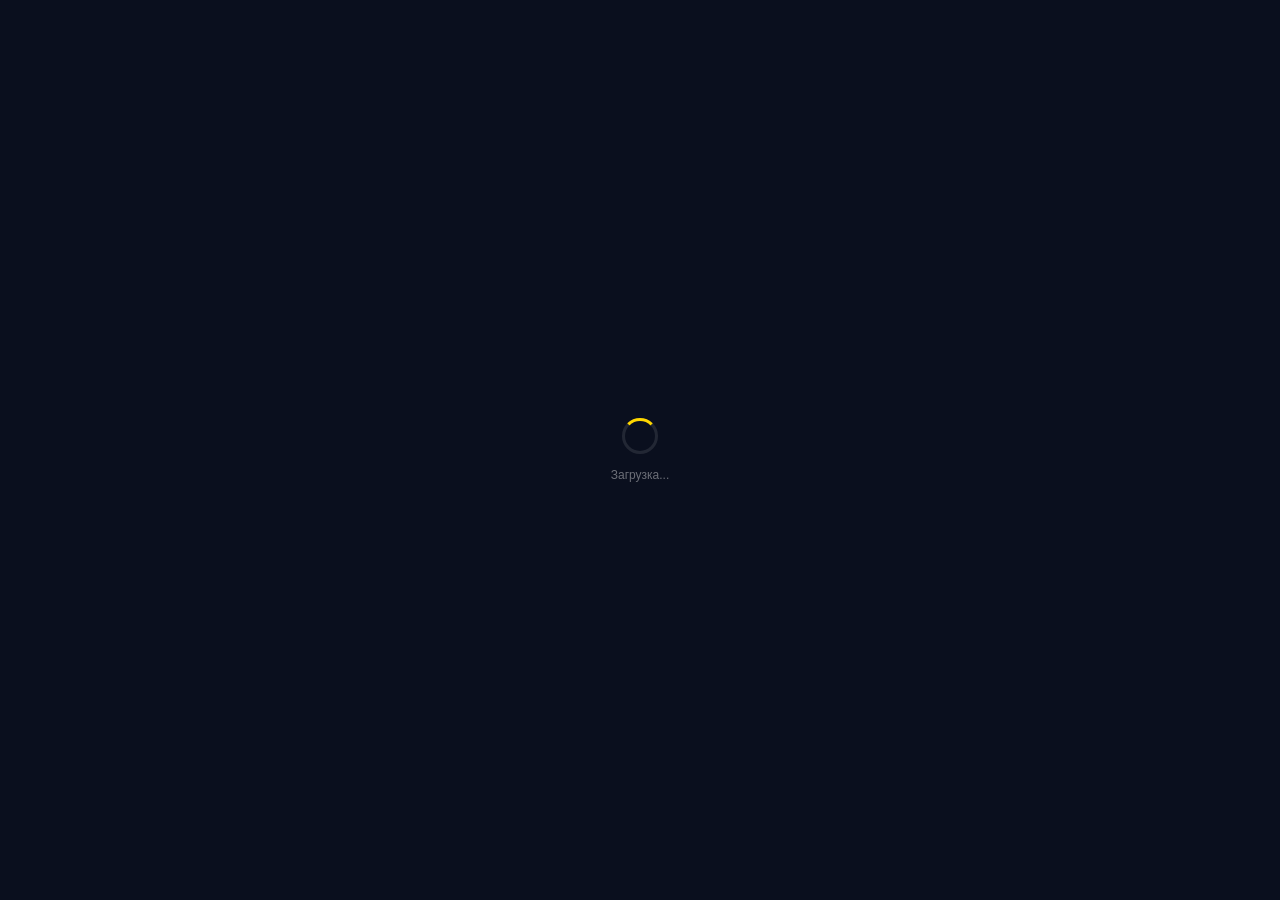
==== commit ea78ade7: "Add files via upload" ====
--- a/index.html
+++ b/index.html
@@ -2,2174 +2,6826 @@
 <html lang="ru">
 <head>
   <meta charset="UTF-8">
+  <!-- Cache-Control Meta Tags to prevent heavy caching in future updates -->
+  <meta http-equiv="cache-control" content="no-cache, no-store, must-revalidate">
+  <meta http-equiv="pragma" content="no-cache">
+  <meta http-equiv="expires" content="0">
+  <!-- Yandex.Metrika counter -->
+  <script type="text/javascript">
+      (function(m,e,t,r,i,k,a){
+          m[i]=m[i]||function(){(m[i].a=m[i].a||[]).push(arguments)};
+          m[i].l=1*new Date();
+          for (var j = 0; j < document.scripts.length; j++) {if (document.scripts[j].src === r) { return; }}
+          k=e.createElement(t),a=e.getElementsByTagName(t)[0],k.async=1,k.src=r,a.parentNode.insertBefore(k,a)
+      })(window, document,'script','https://mc.yandex.ru/metrika/tag.js?id=109494281', 'ym');
+      ym(109494281, 'init', {ssr:true, webvisor:true, clickmap:true, ecommerce:"dataLayer", referrer: document.referrer, url: location.href, accurateTrackBounce:true, trackLinks:true});
+  </script>
+  <noscript><div><img src="https://mc.yandex.ru/watch/109494281" style="position:absolute; left:-9999px;" alt="" /></div></noscript>
+  <!-- /Yandex.Metrika counter -->
   <meta name="viewport" content="width=device-width, initial-scale=1.0, maximum-scale=1.0, user-scalable=no, viewport-fit=cover">
-  <title>Империя Золота — TMA Clicker</title>
+  <meta name="theme-color" content="#0a0f1e">
+  <title>Кликер Империи</title>
   <script src="https://telegram.org/js/telegram-web-app.js"></script>
+  <script src="https://sad.adsgram.ai/js/sad.min.js"></script>
   <style>
-    :root {
-      --bg-primary: #0b0e1a;
-      --bg-card: rgba(22, 28, 45, 0.9);
-      --border-color: rgba(255, 255, 255, 0.06);
-      --accent-purple: #a855f7;
-      --accent-cyan: #06b6d4;
-      --text-muted: #64748b;
-      --gold: #fbbf24;
-      --energy: #22d3ee;
-      --rarity-common: #64748b;
-      --rarity-rare: #3b82f6;
-      --rarity-epic: #a855f7;
-      --rarity-legendary: #fbbf24;
-    }
-
-    * {
-      margin: 0;
-      padding: 0;
-      box-sizing: border-box;
-      user-select: none;
-      -webkit-tap-highlight-color: transparent;
-    }
-
-    html, body {
-      font-family: -apple-system, BlinkMacSystemFont, 'Segoe UI', Roboto, sans-serif;
-      background: var(--bg-primary);
+    .coin-aura{
+      position:absolute;
+      left:50%;
+      top:50%;
+      transform:translate(-50%,-50%);
+      width:calc(var(--clicker-button-size) + 40px);
+      height:calc(var(--clicker-button-size) + 40px);
+      border-radius:50%;
+      pointer-events:none;
+      z-index:0;
+      transition:all .3s ease;
+    }
+    .coin-aura.aura-none{
+      display:none;
+    }
+    .coin-aura.aura-sun{
+      background:radial-gradient(circle, rgba(249,115,22,0.3) 0%, rgba(249,115,22,0) 70%);
+      box-shadow:0 0 40px 15px rgba(249,115,22,0.4);
+      animation:auraPulse 2s infinite alternate;
+    }
+    @keyframes auraPulse {
+      0% { transform: translate(-50%,-50%) scale(0.95); opacity: 0.8; }
+      100% { transform: translate(-50%,-50%) scale(1.1); opacity: 1; }
+    }
+    .coin-aura.aura-void{
+      background:radial-gradient(circle, rgba(168,85,247,0.35) 0%, rgba(124,58,237,0.05) 50%, rgba(124,58,237,0) 70%);
+      box-shadow:0 0 45px 18px rgba(168,85,247,0.4);
+      animation:auraSpin 6s linear infinite;
+    }
+    @keyframes auraSpin {
+      0% { transform: translate(-50%,-50%) rotate(0deg) scale(1); }
+      50% { transform: translate(-50%,-50%) rotate(180deg) scale(1.05); }
+      100% { transform: translate(-50%,-50%) rotate(360deg) scale(1); }
+    }
+    .coin-aura.aura-lightning{
+      background:radial-gradient(circle, rgba(56,189,248,0.4) 0%, rgba(56,189,248,0) 70%);
+      box-shadow:0 0 50px 22px rgba(56,189,248,0.55);
+      animation:auraLightning 1.5s infinite;
+    }
+    @keyframes auraLightning {
+      0%, 100% { opacity: 0.9; box-shadow: 0 0 40px 15px rgba(56,189,248,0.45); }
+      15% { opacity: 0.4; }
+      30% { opacity: 1; box-shadow: 0 0 60px 25px rgba(56,189,248,0.7); }
+      45% { opacity: 0.6; }
+      60% { opacity: 0.95; }
+      75% { opacity: 0.5; }
+    }
+    :root{--app-max-width:560px;--shell-gap:clamp(10px,2.4vw,14px);--page-pad:clamp(14px,4vw,20px);--section-pad:clamp(12px,3vw,16px);--section-radius:clamp(14px,3vw,18px);--top-number:clamp(24px,6vw,30px);--card-blur:10px;--clicker-wrap-size:clamp(180px,48vw,238px);--clicker-button-size:calc(var(--clicker-wrap-size) - clamp(24px,6vw,32px));--clicker-coin-size:calc(var(--clicker-button-size) - clamp(38px,10vw,52px));--clicker-ring-size:calc(var(--clicker-wrap-size) + clamp(20px,5vw,30px))}
+    *{margin:0;padding:0;box-sizing:border-box;-webkit-tap-highlight-color:transparent;user-select:none}
+    html,body{width:100%;height:100%;overflow:hidden}
+    body{font-family:Inter,-apple-system,BlinkMacSystemFont,'Segoe UI',Roboto,sans-serif;background:#0a0f1e;color:#fff;transition:background .35s ease}
+    .theme-default{background:#0a0f1e}
+    .theme-space{background:#05070f}
+    .theme-neon{background:#13081e}
+    .theme-dungeon{background:#170b07}
+    .bg-particles{position:fixed;inset:0;pointer-events:none;overflow:hidden;z-index:0}
+    .particle{position:absolute;border-radius:50%}
+    .theme-space .particle{background:#fff;animation:twinkle 3s infinite ease-in-out}
+    .theme-neon .particle{width:2px;height:28px;background:linear-gradient(to bottom,transparent,#d946ef,transparent);animation:fall 4s infinite linear}
+    .theme-dungeon .particle{width:4px;height:4px;background:#fb923c;box-shadow:0 0 8px #fb923c;animation:rise 5s infinite ease-out}
+    @keyframes twinkle{0%,100%{opacity:.15;transform:scale(.6)}50%{opacity:1;transform:scale(1.2)}}
+    @keyframes fall{0%{transform:translateY(-40px);opacity:0}10%,90%{opacity:1}100%{transform:translateY(100vh);opacity:0}}
+    @keyframes rise{0%{transform:translateY(100vh) scale(1);opacity:1}100%{transform:translateY(-10vh) scale(0);opacity:0}}
+    .app{position:relative;z-index:1;width:min(100%,var(--app-max-width));height:100%;margin:0 auto;display:flex;flex-direction:column;padding-top:env(safe-area-inset-top,0);padding-bottom:env(safe-area-inset-bottom,0)}
+    .top-bar{display:grid;grid-template-columns:minmax(0,1fr) auto minmax(0,1fr);align-items:center;gap:10px;padding:clamp(12px,3.5vw,16px) var(--page-pad) 8px;position:relative;flex-shrink:0}
+    .top-left,.top-right{display:flex;align-items:center;gap:8px;min-width:0;z-index:1}.top-right{justify-self:end}
+    .coins-val{font-size:var(--top-number);font-weight:900;color:#ffd700;letter-spacing:-.5px;font-variant-numeric:tabular-nums;line-height:1;white-space:nowrap;max-width:36vw;overflow:hidden;text-overflow:ellipsis}
+    .diamond-val{font-size:clamp(16px,4.5vw,20px);font-weight:800;color:#ead8ff;font-variant-numeric:tabular-nums;line-height:1}
+    .rank-badge{position:static;justify-self:center;transform:none;padding:5px 12px;border-radius:999px;border:1px solid rgba(255,215,0,.2);background:rgba(255,215,0,.06);font-size:10px;letter-spacing:1.2px;color:#ffd700;font-weight:800;text-transform:uppercase;white-space:nowrap;min-width:0;max-width:40vw;overflow:hidden;text-overflow:ellipsis;text-align:center}
+    /* === Day/Night Mode (Light Theme) Accents === */
+    body.theme-light {
+      background: #f1f5f9 !important;
+      color: #1e293b !important;
+    }
+    body.theme-light .app {
+      background: #f1f5f9 !important;
+    }
+    body.theme-light .admin-card, 
+    body.theme-light .quest-strip, 
+    body.theme-light .bank-card, 
+    body.theme-light .ad-card, 
+    body.theme-light .profile-card, 
+    body.theme-light .shop-item,
+    body.theme-light .collection-card,
+    body.theme-light .boss-card,
+    body.theme-light .role-card,
+    body.theme-light .browser-login-card,
+    body.theme-light .filter-bar,
+    body.theme-light .codex-item-card {
+      background: #ffffff !important;
+      border: 1px solid rgba(0,0,0,0.06) !important;
+      color: #1e293b !important;
+      box-shadow: 0 4px 12px rgba(0,0,0,0.04) !important;
+    }
+    body.theme-light h2, body.theme-light h3, body.theme-light .talent-name, body.theme-light .quest-title, body.theme-light .shop-section-title {
+      color: #0f172a !important;
+    }
+    body.theme-light .sub-tab-bar {
+      background: rgba(0,0,0,0.02) !important;
+      border: 1px solid rgba(0,0,0,0.05) !important;
+    }
+    body.theme-light .sub-tab {
+      background: #f8fafc !important;
+      border: 1px solid rgba(0,0,0,0.05) !important;
+      color: #475569 !important;
+    }
+    body.theme-light .sub-tab.active {
+      background: rgba(239, 68, 68, 0.08) !important;
+      border-color: rgba(239, 68, 68, 0.2) !important;
+      color: #ef4444 !important;
+    }
+    body.theme-light .bottom-nav {
+      background: #ffffff !important;
+      border-top: 1px solid rgba(0,0,0,0.06) !important;
+    }
+    body.theme-light .nav-icon-wrap svg {
+      fill: #64748b !important;
+    }
+    body.theme-light .nav-label {
+      color: #64748b !important;
+    }
+    body.theme-light .nav-item.active .nav-icon-wrap svg,
+    body.theme-light .nav-item.active .nav-label {
+      fill: #ef4444 !important;
+      color: #ef4444 !important;
+    }
+    body.theme-light .top-bar {
+      background: #ffffff !important;
+      border-bottom: 1px solid rgba(0,0,0,0.06) !important;
+    }
+    body.theme-light .coins-val {
+      color: #eab308 !important;
+    }
+    body.theme-light .diamond-val {
+      color: #4f46e5 !important;
+    }
+    body.theme-light .rank-badge {
+      background: rgba(239, 68, 68, 0.05) !important;
+      border: 1px solid rgba(239, 68, 68, 0.15) !important;
+      color: #ef4444 !important;
+    }
+
+    /* === Anixart-style Anime Grid CSS === */
+    .anime-container {
+      display: grid;
+      grid-template-columns: repeat(auto-fill, minmax(130px, 1fr));
+      gap: 12px;
+      padding: 14px var(--page-pad) 96px var(--page-pad) !important;
+      width: 100%;
+      height: 100%;
+      overflow-y: auto;
+      -webkit-overflow-scrolling: touch;
+    }
+    @media(max-width: 380px) {
+      .anime-container {
+        grid-template-columns: repeat(2, 1fr);
+      }
+    }
+    .anime-card-item {
+      background: rgba(255,255,255,0.02);
+      border: 1px solid rgba(255,255,255,0.03);
+      border-radius: 14px;
+      overflow: hidden;
+      cursor: pointer;
+      transition: all 0.22s ease;
+      text-align: left;
+    }
+    .anime-card-item:hover {
+      transform: translateY(-4px);
+      box-shadow: 0 8px 24px rgba(168,85,247,0.15);
+      border-color: rgba(168,85,247,0.25);
+    }
+    .anime-poster-wrap {
+      position: relative;
+      width: 100%;
+      padding-top: 142%; /* Aspect ratio of posters */
+      background: #111;
+      overflow: hidden;
+    }
+    .anime-poster {
+      position: absolute;
+      inset: 0;
+      width: 100%;
+      height: 100%;
+      object-fit: cover;
+      transition: transform 0.3s ease;
+    }
+    .anime-card-item:hover .anime-poster {
+      transform: scale(1.05);
+    }
+    .anime-badge-rating {
+      position: absolute;
+      top: 8px;
+      left: 8px;
+      background: #2a6ea5;
+      color: #fff;
+      font-size: 9px;
+      font-weight: 900;
+      padding: 3px 6px;
+      border-radius: 6px;
+      z-index: 2;
+    }
+    .anime-info-box {
+      padding: 8px 10px 10px 10px;
+    }
+    .anime-card-title {
+      font-size: 11px;
+      font-weight: 900;
       color: #fff;
       overflow: hidden;
+      text-overflow: ellipsis;
+      white-space: nowrap;
+    }
+    body.theme-light .anime-card-title {
+      color: #0f172a;
+    }
+    .anime-card-meta {
+      font-size: 9px;
+      color: var(--text-muted);
+      margin-top: 4px;
+      overflow: hidden;
+      text-overflow: ellipsis;
+      white-space: nowrap;
+    }
+
+    /* === Skeleton Screen Loading Animation === */
+    .skeleton-box {
+      background-image: linear-gradient(90deg, rgba(255,255,255,0.02) 25%, rgba(255,255,255,0.06) 37%, rgba(255,255,255,0.02) 63%);
+      background-size: 400% 100%;
+      animation: skeletonPulse 1.4s ease infinite;
+      border-radius: 12px;
+    }
+    @keyframes skeletonPulse {
+      0% { background-position: 100% 50%; }
+      100% { background-position: 0% 50%; }
+    }
+
+    /* === Rarity Glowing Styles === */
+    .rarity-common-glow { box-shadow: 0 0 10px rgba(255,255,255,0.04); }
+    .rarity-rare-glow { box-shadow: 0 0 12px rgba(56,189,248,0.18); border-color: rgba(56,189,248,0.3) !important; }
+    .rarity-epic-glow { box-shadow: 0 0 16px rgba(168,85,247,0.22); border-color: rgba(168,85,247,0.35) !important; }
+    .rarity-legendary-glow { 
+      box-shadow: 0 0 20px rgba(245,158,11,0.28); 
+      border-color: rgba(245,158,11,0.45) !important;
+      animation: legendaryShine 3s infinite alternate;
+    }
+    @keyframes legendaryShine {
+      0%, 100% { filter: brightness(1); }
+      50% { filter: brightness(1.15) contrast(1.05); }
+    }
+
+    /* === ANIVERSE PREMIUM AD BUTTONS === */
+    :root {
+      --anv-primary: #8A2BE2;       /* Неоновый фиолетовый */
+      --anv-secondary: #00FFFF;     /* Кибер-циан */
+      --anv-gold: #FFD700;          /* Золото для наград */
+      --anv-danger: #FF4500;        /* Оранжево-красный */
+      --anv-text: #ffffff;
+      --anv-radius: 12px;
+    }
+
+    /* Базовый стиль кнопки */
+    .anv-ad-btn {
+      position: relative;
+      display: inline-flex;
+      align-items: center;
+      justify-content: center;
+      gap: 8px;
+      padding: 12px 20px;
+      border: none;
+      border-radius: var(--anv-radius);
+      font-family: 'Segoe UI', system-ui, sans-serif;
+      font-weight: 700;
+      font-size: 13px;
+      color: var(--anv-text);
+      cursor: pointer;
+      overflow: hidden;
+      transition: all 0.3s cubic-bezier(0.4, 0, 0.2, 1);
+      text-transform: uppercase;
+      letter-spacing: 0.5px;
+      -webkit-tap-highlight-color: transparent;
+      margin-top: 4px;
+      width: auto;
+    }
+
+    /* Эффект космического блика */
+    .anv-ad-btn::before {
+      content: '';
+      position: absolute;
+      top: 0;
+      left: -100%;
+      width: 50%;
+      height: 100%;
+      background: linear-gradient(90deg, transparent, rgba(255,255,255,0.3), transparent);
+      transform: skewX(-25deg);
+      animation: anv-shine 4s infinite;
+    }
+    @keyframes anv-shine {
+      0%, 80% { left: -100%; }
+      100% { left: 200%; }
+    }
+
+    /* 1. Основная кнопка */
+    .btn-ad-primary {
+      background: linear-gradient(135deg, var(--anv-primary), #6a0dad);
+      box-shadow: 0 4px 15px rgba(138, 43, 226, 0.3);
+    }
+    .btn-ad-primary:hover {
+      transform: translateY(-2px);
+      box-shadow: 0 6px 20px rgba(138, 43, 226, 0.5);
+    }
+    .btn-ad-primary:active {
+      transform: translateY(1px) scale(0.98);
+    }
+
+    /* 2. Компактная кнопка */
+    .btn-ad-compact {
+      padding: 8px 14px;
+      font-size: 11px;
+      background: rgba(0, 255, 255, 0.05);
+      border: 1px solid var(--anv-secondary);
+      color: var(--anv-secondary);
+      box-shadow: 0 0 10px rgba(0, 255, 255, 0.08);
+    }
+    .btn-ad-compact:hover {
+      background: rgba(0, 255, 255, 0.15);
+      box-shadow: 0 0 15px rgba(0, 255, 255, 0.25);
+    }
+    .btn-ad-compact:active {
+      transform: translateY(1px);
+    }
+
+    /* 3. Экстренная кнопка */
+    .btn-ad-emergency {
+      background: linear-gradient(135deg, var(--anv-danger), #cc3700);
+      box-shadow: 0 4px 15px rgba(255, 69, 0, 0.3);
+      animation: anv-pulse 2s infinite;
+    }
+    @keyframes anv-pulse {
+      0%, 100% { box-shadow: 0 4px 15px rgba(255, 69, 0, 0.3); }
+      50% { box-shadow: 0 4px 25px rgba(255, 69, 0, 0.65); }
+    }
+    .btn-ad-emergency:hover {
+      transform: scale(1.02);
+    }
+    .btn-ad-emergency:active {
+      transform: scale(0.98);
+    }
+
+    .anv-ad-btn .icon {
+      font-size: 1.2em;
+      filter: drop-shadow(0 0 2px rgba(255,255,255,0.4));
+    }
+
+    /* Premium Welcome Overlay Animations */
+    .fade-in-up-1 {
+      animation: fadeInUp 0.6s cubic-bezier(0.4, 0, 0.2, 1) forwards;
+    }
+    .fade-in-up-2 {
+      animation: fadeInUp 0.6s cubic-bezier(0.4, 0, 0.2, 1) 0.18s forwards;
+      opacity: 0;
+    }
+    @keyframes fadeInUp {
+      from { opacity: 0; transform: translateY(24px); }
+      to { opacity: 1; transform: translateY(0); }
+    }
+
+    .neon-logo {
+      animation: logoPulse 3s infinite ease-in-out;
+    }
+    @keyframes logoPulse {
+      0%, 100% { text-shadow: 0 0 15px rgba(168, 85, 247, 0.6); }
+      50% { text-shadow: 0 0 32px rgba(168, 85, 247, 0.95), 0 0 12px #fff; }
+    }
+
+    @media (max-width: 768px) {
+      .desktop-only-hint { display: none !important; }
+    }
+    @media (max-width: 480px) {
+      .anv-ad-btn {
+        width: 100%;
+        padding: 12px;
+        font-size: 12px;
+      }
+    }
+
+    /* Responsive talent tree scaling */
+    @media(max-width: 480px) {
+      .tree-row {
+        grid-template-columns: 1fr !important;
+      }
+    }
+
+    .coin-art{--c1:#fff0a6;--c2:#ffd700;--c3:#9c6400;--mark:#5a3e00;--glow:rgba(255,215,0,.22);position:relative;border-radius:50%;display:flex;align-items:center;justify-content:center;background:radial-gradient(circle at 30% 28%,var(--c1),var(--c2) 58%,var(--c3));box-shadow:inset 0 6px 12px rgba(255,255,255,.15),inset 0 -8px 14px rgba(0,0,0,.22),0 0 18px var(--glow);overflow:hidden}
+    .coin-art:before{content:'';position:absolute;top:12%;left:18%;width:42%;height:18%;border-radius:50%;transform:rotate(-18deg);background:radial-gradient(ellipse,rgba(255,255,255,.35),transparent 72%)}
+    .coin-art:after{content:'';position:absolute;inset:7%;border-radius:50%;border:2px solid rgba(255,255,255,.16)}
+    .coin-mark{position:relative;z-index:1;font-weight:900;color:var(--mark);text-shadow:0 2px 4px rgba(0,0,0,.18);line-height:1}
+    .coin-mini{width:28px;height:28px;font-size:13px}
+    .coin-main{width:var(--clicker-coin-size);height:var(--clicker-coin-size);font-size:clamp(34px,8.8vw,46px)}
+    .coin-preview{width:42px;height:42px;font-size:16px;margin:0 auto}
+    .skin-classic{--c1:#fff0a6;--c2:#ffd700;--c3:#9c6400;--mark:#5a3e00;--glow:rgba(255,215,0,.22)}
+    .skin-ruby{--c1:#ffd5d8;--c2:#ef4444;--c3:#7f1d1d;--mark:#fff3f3;--glow:rgba(239,68,68,.24)}
+    .skin-emerald{--c1:#c8ffe0;--c2:#22c55e;--c3:#14532d;--mark:#f2fff7;--glow:rgba(34,197,94,.24)}
+    .skin-imperial{--c1:#d7e7ff;--c2:#60a5fa;--c3:#1e3a8a;--mark:#fff7cf;--glow:rgba(96,165,250,.24)}
+    .skin-sunfire{--c1:#ffd9b2;--c2:#f97316;--c3:#7c2d12;--mark:#fff8ea;--glow:rgba(249,115,22,.28)}
+    .skin-void{--c1:#d8b4fe;--c2:#7c3aed;--c3:#2e1065;--mark:#f8f2ff;--glow:rgba(124,58,237,.28)}
+    .stats-row{padding:4px var(--page-pad) 8px;display:grid;grid-template-columns:repeat(3,minmax(0,1fr));gap:8px;align-items:stretch;flex-shrink:0}
+    .stat-item{font-size:11px;color:rgba(255,255,255,.42);font-weight:600;padding:10px 12px;border-radius:14px;background:rgba(255,255,255,.035);border:1px solid rgba(255,255,255,.05);backdrop-filter:blur(6px);min-width:0}
+    .stat-item b{color:rgba(255,255,255,.72)}
+    .level-strip{padding:0 var(--page-pad) 10px;flex-shrink:0}
+    .level-top{display:flex;align-items:center;gap:8px;flex-wrap:wrap;margin-bottom:6px}
+    .level-chip{padding:4px 10px;border-radius:999px;background:rgba(91,138,255,.16);color:#a9c2ff;font-size:10px;font-weight:900;letter-spacing:1px;text-transform:uppercase}
+    .level-label{font-size:11px;color:rgba(255,255,255,.62);font-weight:700;flex:1;min-width:120px}
+    .level-xp{font-size:10px;color:rgba(255,255,255,.36);font-variant-numeric:tabular-nums;white-space:nowrap}
+    .level-bar,.progress-bar,.boss-hp-bar,.achievement-progress,.quest-progress{height:8px;border-radius:999px;background:rgba(255,255,255,.08);overflow:hidden}
+    .level-fill,.progress-fill,.boss-hp-fill,.achievement-progress-fill,.quest-progress-fill{height:100%;width:0;border-radius:999px}
+    .level-fill{background:linear-gradient(90deg,#38bdf8,#8b5cf6)}
+    .location-block{padding:2px var(--page-pad) 10px;flex-shrink:0}
+    .loc-title{font-size:12px;font-weight:800;color:#5b8aff;letter-spacing:2px;text-transform:uppercase}
+    .loc-desc{margin-top:2px;font-size:11px;color:rgba(255,255,255,.2);font-style:italic}
+    .loc-divider{width:100%;height:1px;background:rgba(255,255,255,.04);margin-top:8px}
+    .pages-shell{position:relative;flex:1;min-height:0;overflow:hidden;padding:0}
+    .tab-page{position:absolute;inset:0;display:none;flex-direction:column;min-height:0;overflow:hidden;background:#0a0f1e;opacity:0;transform:translateY(8px)}
+    .tab-page.active{display:flex;opacity:1;transform:translateY(0);animation:pageFade .18s ease}
+    .tab-page#page-home{flex-direction:column;gap:var(--shell-gap);overflow-y:auto;-webkit-overflow-scrolling:touch;padding-bottom:96px !important}
+    @keyframes pageFade{from{opacity:0;transform:translateY(8px)}to{opacity:1;transform:translateY(0)}}
+    .card,.quest-strip,.bank-card,.ad-card,.profile-card,.shop-item{background:rgba(18,22,40,.7);border:1px solid rgba(255,255,255,.05);border-radius:14px}
+    .quest-strip{margin:8px var(--page-pad) 0;padding:var(--section-pad);border-radius:var(--section-radius);backdrop-filter:blur(var(--card-blur));box-shadow:0 10px 28px rgba(0,0,0,.14)}
+    .quest-top{display:flex;justify-content:space-between;gap:10px;color:rgba(255,255,255,.38);font-size:10px;letter-spacing:1px;text-transform:uppercase}
+    .quest-title{font-size:12px;font-weight:800;margin:6px 0 8px;color:#fff}
+    .quest-progress-row{display:flex;align-items:center;gap:10px}
+    .quest-progress{flex:1}
+    .quest-progress-fill{background:linear-gradient(90deg,#5b8aff,#8b5cf6)}
+    .quest-progress-text{min-width:68px;text-align:right;font-size:10px;color:rgba(255,255,255,.42);font-variant-numeric:tabular-nums}
+    .quest-btn,.bank-btn,.boss-nav-btn,.shop-item-btn,.ad-btn,.btn-reset,.prestige-btn,.achievement-btn{font-family:inherit;border:none;outline:none;cursor:pointer;transition:transform .12s ease,opacity .12s ease}
+    .quest-btn{width:100%;margin-top:10px;padding:10px;border-radius:10px;background:rgba(91,138,255,.14);color:#aac1ff;font-size:11px;font-weight:800;text-transform:uppercase;letter-spacing:.6px}
+    .quest-btn.ready{background:linear-gradient(135deg,#22c55e,#16a34a);color:#05140a}
+    .quest-btn:disabled,.bank-btn:disabled,.shop-item-btn:disabled,.boss-nav-btn:disabled,.prestige-btn:disabled,.ad-btn:disabled{opacity:.45;cursor:not-allowed;transform:none}
+    .goals-card{padding:14px 14px 12px;border-radius:16px;background:linear-gradient(180deg,rgba(22,28,48,.84),rgba(13,17,30,.88));border:1px solid rgba(255,255,255,.05);box-shadow:0 12px 28px rgba(0,0,0,.14)}
+    .goals-title{font-size:13px;font-weight:900;color:#fff;letter-spacing:.4px}
+    .goals-subtitle{margin-top:4px;font-size:11px;line-height:1.45;color:rgba(255,255,255,.38)}
+    .goals-grid{display:grid;grid-template-columns:1fr 1fr;gap:8px;margin-top:12px}
+    .goal-mini{padding:10px;border-radius:12px;background:rgba(255,255,255,.035);border:1px solid rgba(255,255,255,.05)}
+    .goal-mini span{display:block;font-size:9px;letter-spacing:.8px;text-transform:uppercase;color:rgba(255,255,255,.34)}
+    .goal-mini b{display:block;margin-top:5px;font-size:12px;color:#fff;font-weight:900;line-height:1.2}
+    .goal-mini small{display:block;margin-top:4px;font-size:10px;line-height:1.35;color:rgba(255,255,255,.38)}
+    .roadmap-title{margin-top:12px;font-size:11px;font-weight:900;letter-spacing:1px;color:#a5b4fc;text-transform:uppercase}
+    .roadmap-list{display:flex;flex-direction:column;gap:8px;margin-top:8px}
+    .roadmap-step{padding:10px 12px;border-radius:12px;background:rgba(255,255,255,.03);border:1px solid rgba(255,255,255,.05)}
+    .roadmap-top{display:flex;justify-content:space-between;align-items:flex-start;gap:10px}
+    .roadmap-name{font-size:12px;font-weight:800;color:#fff}
+    .roadmap-hint{margin-top:3px;font-size:10px;line-height:1.4;color:rgba(255,255,255,.34)}
+    .roadmap-eta{padding:4px 8px;border-radius:999px;background:rgba(99,102,241,.14);color:#c7d2fe;font-size:9px;font-weight:900;letter-spacing:.5px;text-transform:uppercase;white-space:nowrap}
+    .roadmap-progress{height:7px;border-radius:999px;background:rgba(255,255,255,.08);overflow:hidden;margin-top:10px}
+    .roadmap-progress-fill{height:100%;width:0;border-radius:999px;background:linear-gradient(90deg,#60a5fa,#8b5cf6)}
+    .roadmap-meta{display:flex;justify-content:space-between;align-items:center;gap:8px;margin-top:8px;font-size:10px;color:rgba(255,255,255,.42)}
+    .roadmap-complete{color:#86efac;font-weight:800}
+    .goals-content{padding:12px 14px 96px !important;flex:1;overflow-y:auto;-webkit-overflow-scrolling:touch;min-height:0;overscroll-behavior:contain}
+    .clicker-section{position:relative;flex:1;display:flex;flex-direction:column;align-items:center;justify-content:center;padding:clamp(16px,4vw,24px) 0 clamp(12px,3vw,20px);min-height:min(46vh,420px);overflow:hidden}
+    .clicker-section:before{content:'';position:absolute;width:clamp(260px,68vw,360px);height:clamp(260px,68vw,360px);border-radius:50%;background:radial-gradient(circle,rgba(91,138,255,.16),transparent 66%);filter:blur(8px);top:50%;left:50%;transform:translate(-50%,-54%);pointer-events:none}
+    .clicker-wrap{position:relative;width:var(--clicker-wrap-size);height:var(--clicker-wrap-size);display:flex;align-items:center;justify-content:center}
+    .clicker-aura,.clicker-pulse{position:absolute;left:50%;top:50%;transform:translate(-50%,-50%);border-radius:50%;pointer-events:none}
+    .clicker-aura{width:calc(var(--clicker-wrap-size) + clamp(26px,7vw,42px));height:calc(var(--clicker-wrap-size) + clamp(26px,7vw,42px));background:radial-gradient(circle,rgba(255,215,0,.12),rgba(91,138,255,.08) 45%,transparent 70%);filter:blur(10px)}
+    .clicker-pulse{width:calc(var(--clicker-wrap-size) + clamp(10px,3vw,18px));height:calc(var(--clicker-wrap-size) + clamp(10px,3vw,18px));border:1px solid rgba(255,255,255,.07);animation:clickerPulse 3s infinite ease-out}
+    @keyframes clickerPulse{0%{opacity:.18;transform:translate(-50%,-50%) scale(.92)}70%{opacity:.04;transform:translate(-50%,-50%) scale(1.08)}100%{opacity:0;transform:translate(-50%,-50%) scale(1.14)}}
+    .clicker-ring{position:absolute;left:50%;top:50%;transform:translate(-50%,-50%);width:var(--clicker-ring-size);height:var(--clicker-ring-size);border-radius:50%;border:1px solid rgba(255,255,255,.03)}
+    .clicker-btn{width:var(--clicker-button-size);height:var(--clicker-button-size);border-radius:50%;background:radial-gradient(circle at 35% 30%,#3d4258,#1c1f30 45%,#0e1019 85%);box-shadow:0 0 0 2px rgba(255,255,255,.02),0 0 0 6px rgba(0,0,0,.4),inset 0 6px 20px rgba(255,255,255,.06),inset 0 -6px 20px rgba(0,0,0,.5),0 12px 40px rgba(0,0,0,.6);display:flex;align-items:center;justify-content:center}
+    .clicker-btn:active,.bank-btn:active,.boss-nav-btn:active,.shop-item-btn:active,.ad-btn:active,.btn-reset:active,.prestige-btn:active,.quest-btn:active,.achievement-btn:active{transform:scale(.97)}
+    .click-label{margin-top:14px;font-size:clamp(14px,3.8vw,16px);color:rgba(255,255,255,.5);font-weight:600;text-align:center}
+    .click-label .plus{color:rgba(255,255,255,.8);font-weight:800}
+    .combo-chip{margin-top:10px;padding:7px 12px;border-radius:999px;border:1px solid rgba(255,255,255,.08);font-size:10px;letter-spacing:1px;color:rgba(255,255,255,.48);font-weight:800;text-transform:uppercase;max-width:calc(100% - var(--page-pad) * 2);text-align:center}
+    .combo-chip.hot{color:#ffd700;border-color:rgba(255,215,0,.24);box-shadow:0 0 18px rgba(255,215,0,.08)}
+    .float-num {
+      position: fixed;
+      z-index: 50;
+      pointer-events: none;
+      font-size: 18px;
+      font-weight: 800;
+      color: rgba(255,255,255,.92);
+      text-shadow: 0 2px 4px rgba(0,0,0,.4);
+      animation: floatAway .7s ease-out forwards;
+      will-change: transform, opacity;
+      transform: translate3d(0, 0, 0);
+      backface-visibility: hidden;
+    }
+    @keyframes floatAway{0%{opacity:1;transform:translateY(0) scale(1)}100%{opacity:0;transform:translateY(-70px) scale(.6)}}
+    .bank-card{margin:0 var(--page-pad) 14px;padding:var(--section-pad);border-radius:var(--section-radius);backdrop-filter:blur(var(--card-blur));box-shadow:0 12px 28px rgba(0,0,0,.14)}
+    .bank-top{display:flex;justify-content:space-between;align-items:center;gap:12px;margin-bottom:8px}
+    .bank-title-row{display:flex;align-items:center;gap:7px}
+    .bank-logo{width:18px;height:18px;display:flex}
+    .bank-logo svg{width:100%;height:100%;fill:#e8c84a}
+    .bank-title{font-size:13px;font-weight:800;color:#e8c84a}
+    .bank-rate{font-size:11px;color:rgba(255,255,255,.32);white-space:nowrap}
+    .bank-info{display:flex;gap:4px;flex-wrap:wrap;margin-bottom:10px;font-size:11px;color:rgba(255,255,255,.28)}
+    .bank-info b{color:#ffd700}
+    .bank-btns{display:flex;gap:8px}
+    .bank-btn{flex:1;padding:11px 8px;border-radius:10px;background:rgba(255,255,255,.04);color:rgba(255,255,255,.7);font-size:11px;font-weight:800;text-transform:uppercase;border:1px solid rgba(255,255,255,.06)}
+    .bottom-nav{display:flex;justify-content:space-around;align-items:center;padding:6px 2px calc(6px + env(safe-area-inset-bottom,0px));background:rgba(8,12,24,.95);border-top:1px solid rgba(255,255,255,.04);flex-shrink:0;backdrop-filter:blur(10px)}
+    .nav-item{display:flex;flex-direction:column;align-items:center;gap:3px;padding:6px 8px;cursor:pointer;min-width:50px;background:transparent;border:none}
+    .nav-icon-wrap{width:24px;height:24px;display:flex;align-items:center;justify-content:center}
+    .nav-icon-wrap svg{width:22px;height:22px;fill:rgba(255,255,255,.2);transition:fill .2s}
+    .nav-label{font-size:9px;font-weight:700;color:rgba(255,255,255,.22);transition:color .2s;white-space:nowrap}
+    .nav-item.active .nav-icon-wrap svg,.nav-item.active .nav-label{fill:#ffd700;color:#ffd700}
+    .shop-content,.profile-content,.ad-content{padding:12px 14px 96px !important;flex:1;overflow-y:auto;-webkit-overflow-scrolling:touch;min-height:0;overscroll-behavior:contain}
+    .shop-section-title{margin:12px 0 8px;color:rgba(255,255,255,.42);font-size:11px;font-weight:800;letter-spacing:1px;text-transform:uppercase}
+    .shop-hero{padding:16px;border-radius:18px;background:linear-gradient(135deg,rgba(255,215,0,.12),rgba(91,138,255,.1));border:1px solid rgba(255,255,255,.06);margin-bottom:12px}
+    .shop-hero-title{font-size:15px;font-weight:900;color:#fff;letter-spacing:.4px}
+    .shop-hero-desc{margin-top:4px;font-size:11px;line-height:1.45;color:rgba(255,255,255,.42)}
+    .shop-hero-grid{display:grid;grid-template-columns:repeat(3,1fr);gap:8px;margin-top:12px}
+    .shop-hero-cell{padding:10px;border-radius:14px;background:rgba(255,255,255,.05);border:1px solid rgba(255,255,255,.05)}
+    .shop-hero-cell span{display:block;font-size:9px;letter-spacing:.8px;text-transform:uppercase;color:rgba(255,255,255,.34)}
+    .shop-hero-cell b{display:block;margin-top:5px;font-size:13px;font-weight:900;color:#fff}
+    .shop-grid{display:grid;grid-template-columns:1fr 1fr;gap:12px;margin-bottom:15px}
+    .shop-item{position:relative;padding:16px;border-radius:18px;background:rgba(21,27,47,0.7);border:1px solid rgba(255,255,255,0.06);text-align:center;transition:all 0.15s ease;display:flex;flex-direction:column;justify-content:space-between;min-height:210px;box-shadow:0 8px 24px rgba(0,0,0,0.14)}
+    .shop-item:hover{transform:translateY(-2px);border-color:rgba(255,215,0,0.15);box-shadow:0 12px 30px rgba(0,0,0,0.22)}
+    .shop-item-top{display:flex;justify-content:space-between;align-items:center;gap:6px}
+    .shop-item-badge{padding:4px 8px;border-radius:6px;font-size:9px;font-weight:900;letter-spacing:0.5px;text-transform:uppercase}
+    .shop-item-price{font-size:10px;font-weight:800;color:rgba(255,255,255,0.42);text-transform:uppercase}
+    .shop-item-icon{font-size:38px;line-height:1;margin:12px 0 8px 0;display:flex;align-items:center;justify-content:center}
+    .shop-item-name{font-size:12px;font-weight:900;color:#fff;margin-bottom:4px}
+    .shop-item-name .lvl{color:#e8c84a;font-weight:900;margin-left:4px}
+    .shop-item-desc{font-size:10px;line-height:1.4;color:rgba(255,255,255,0.38);min-height:30px;margin-bottom:12px}
+    .shop-item-btn{width:100%;padding:11px 0;border-radius:12px;font-size:11px;font-weight:900;text-transform:uppercase;letter-spacing:0.3px;border:none;cursor:pointer;transition:all 0.15s ease}
+    .shop-btn-buy{background:#e8c84a;color:#0a0f1e;box-shadow:0 4px 12px rgba(232,200,74,0.15)}
+    .shop-btn-buy:active{transform:scale(0.97)}
+    .shop-btn-equipped{background:rgba(255,255,255,0.02);border:1px solid rgba(255,255,255,0.04);color:rgba(255,255,255,0.28);cursor:default}
+    .shop-btn-disabled{background:rgba(255,255,255,0.03);border:1px solid rgba(255,255,255,0.04);color:rgba(255,255,255,0.18);cursor:not-allowed}
+    .boss-content{padding:16px 14px 96px !important;flex:1;display:flex;flex-direction:column;align-items:center;justify-content:flex-start;text-align:center;overflow-y:auto;-webkit-overflow-scrolling:touch;min-height:0;overscroll-behavior:contain}
+    .boss-card{position:relative;isolation:isolate;overflow:hidden;width:100%;padding:18px;border-radius:20px;background:linear-gradient(180deg,rgba(27,18,27,.88),rgba(16,12,27,.9));border:1px solid rgba(255,255,255,.06);box-shadow:0 18px 40px rgba(0,0,0,.24);transition:background .3s ease,border-color .3s ease,box-shadow .3s ease,transform .3s ease}
+    .boss-card:before,.boss-card:after{content:'';position:absolute;pointer-events:none;z-index:-1}
+    .boss-card:before{inset:-20% auto auto -10%;width:220px;height:220px;border-radius:50%;background:radial-gradient(circle,rgba(255,255,255,.08),transparent 65%);filter:blur(6px);opacity:.85}
+    .boss-card:after{right:-60px;bottom:-70px;width:180px;height:180px;border-radius:50%;background:radial-gradient(circle,rgba(255,255,255,.05),transparent 68%);filter:blur(10px);opacity:.55}
+    .boss-card.active-battle{transform:translateY(-1px)}
+    .boss-card.mech-shield{box-shadow:0 0 0 1px rgba(96,165,250,.18) inset,0 18px 40px rgba(0,0,0,.24)}
+    .boss-card.mech-storm:after{animation:stormWave 2.4s infinite linear}
+    .boss-card.mech-vulnerable:before{opacity:1;filter:blur(2px);animation:vulnerableGlow 1.6s infinite ease-in-out}
+    .boss-state-row{display:flex;justify-content:space-between;align-items:center;gap:10px;margin-bottom:8px}
+    .boss-state-badge{padding:5px 10px;border-radius:999px;background:rgba(239,68,68,.14);color:#fca5a5;font-size:10px;font-weight:900;letter-spacing:.5px;text-transform:uppercase}
+    .boss-timer-text{font-size:12px;font-weight:900;color:#fff;font-variant-numeric:tabular-nums}
+    .boss-name{font-size:15px;font-weight:900;color:#ef4444;letter-spacing:1px;margin-bottom:6px}
+    .boss-req,.boss-reward{font-size:11px;color:rgba(255,255,255,.4);margin-bottom:4px}
+    .boss-reward b{color:#ead8ff}
+    .boss-meta-grid{display:grid;grid-template-columns:repeat(3,minmax(0,1fr));gap:8px;margin:12px 0}
+    .boss-meta{min-height:74px;padding:10px 8px;border-radius:16px;background:rgba(255,255,255,.035);border:1px solid rgba(255,255,255,.05);backdrop-filter:blur(6px);display:flex;flex-direction:column;align-items:center;justify-content:center;text-align:center;box-shadow:0 8px 18px rgba(0,0,0,.12)}
+    .boss-meta span{display:block;font-size:10px;text-transform:uppercase;letter-spacing:.9px;color:rgba(255,255,255,.34);line-height:1.1}
+    .boss-meta b{display:block;margin-top:6px;font-size:clamp(13px,3.8vw,18px);font-weight:900;color:#fff;line-height:1.1;word-break:break-word}
+    .boss-sprite{font-size:88px;line-height:1;cursor:pointer;filter:drop-shadow(0 0 15px rgba(255,50,50,.4));transition:transform .1s,filter .1s,opacity .2s;margin:10px 0 6px;transform-origin:center center}
+    .boss-sprite.hit{transform:scale(.9);filter:brightness(2) drop-shadow(0 0 20px rgba(255,50,50,.8))}
+    .boss-sprite.boss-theme-0{animation:guardianFloat 3.5s infinite ease-in-out}
+    .boss-sprite.boss-theme-1{animation:goblinJerk 2.4s infinite ease-in-out}
+    .boss-sprite.boss-theme-2{animation:golemRumble 1.8s infinite ease-in-out}
+    .boss-sprite.boss-theme-3{animation:dragonHover 2.8s infinite ease-in-out}
+    .boss-sprite.boss-theme-4{animation:lichFlicker 2.2s infinite ease-in-out}
+    .boss-sprite.boss-theme-5{animation:demonPulse 2.1s infinite ease-in-out}
+    .boss-sprite.shielded{filter:drop-shadow(0 0 16px rgba(96,165,250,.85))}
+    .boss-sprite.storming{filter:hue-rotate(20deg) drop-shadow(0 0 18px rgba(56,189,248,.75))}
+    .boss-sprite.enraged{filter:drop-shadow(0 0 22px rgba(239,68,68,.9)) saturate(1.2)}
+    .boss-sprite.invulnerable{opacity:.78;filter:drop-shadow(0 0 18px rgba(168,85,247,.75))}
+    .boss-timer-bar"><div class="boss-timer-fill" id="bossTimerFill"></div></div>
+    .boss-hp-bar{width:100%;margin:12px 0 6px}
+    .boss-hp-fill{background:linear-gradient(90deg,#ef4444,#dc2626);transition:width .18s linear,background .25s ease}
+    .boss-hp-text{font-size:12px;color:rgba(255,255,255,.42);font-weight:700}
+    .boss-start-btn{width:100%;margin-top:12px;padding:12px;border:none;border-radius:12px;background:linear-gradient(135deg,#ef4444,#b91c1c);color:#fff;font-size:11px;font-weight:900;text-transform:uppercase;letter-spacing:.6px;cursor:pointer}
+    .boss-warning{margin-top:10px;font-size:11px;line-height:1.42;color:rgba(255,255,255,.38)}
+    .boss-nav{display:flex;gap:10px;margin-top:16px}
+    .boss-nav-btn{padding:8px 16px;border-radius:8px;background:rgba(255,255,255,.04);color:rgba(255,255,255,.6);font-size:11px;font-weight:800;border:1px solid rgba(255,255,255,.08)}
+    .boss-card.boss-theme-0{background:linear-gradient(180deg,rgba(18,31,58,.92),rgba(10,16,31,.96));border-color:rgba(96,165,250,.18)}
+    .boss-card.boss-theme-0:before{background:radial-gradient(circle,rgba(96,165,250,.18),transparent 65%)}
+    .boss-card.boss-theme-1{background:linear-gradient(180deg,rgba(26,44,22,.92),rgba(12,24,14,.96));border-color:rgba(74,222,128,.18)}
+    .boss-card.boss-theme-1:before{background:radial-gradient(circle,rgba(74,222,128,.16),transparent 65%)}
+    .boss-card.boss-theme-2{background:linear-gradient(180deg,rgba(39,34,28,.92),rgba(21,18,14,.96));border-color:rgba(180,149,115,.18)}
+    .boss-card.boss-theme-2:before{background:radial-gradient(circle,rgba(214,158,46,.16),transparent 65%)}
+    .boss-card.boss-theme-3{background:linear-gradient(180deg,rgba(58,21,14,.92),rgba(27,12,8,.96));border-color:rgba(251,146,60,.2)}
+    .boss-card.boss-theme-3:before{background:radial-gradient(circle,rgba(251,146,60,.18),transparent 65%)}
+    .boss-card.boss-theme-4{background:linear-gradient(180deg,rgba(42,20,52,.92),rgba(17,9,22,.96));border-color:rgba(196,181,253,.18)}
+    .boss-card.boss-theme-4:before{background:radial-gradient(circle,rgba(196,181,253,.18),transparent 65%)}
+    .boss-card.boss-theme-5{background:linear-gradient(180deg,rgba(56,12,20,.94),rgba(17,5,8,.98));border-color:rgba(248,113,113,.18)}
+    .boss-card.boss-theme-5:before{background:radial-gradient(circle,rgba(248,113,113,.18),transparent 65%)}
+    @keyframes guardianFloat{0%,100%{transform:translateY(0)}50%{transform:translateY(-6px)}}
+    @keyframes goblinJerk{0%,100%{transform:translateY(0) rotate(0)}25%{transform:translateY(-4px) rotate(-4deg)}75%{transform:translateY(1px) rotate(4deg)}}
+    @keyframes golemRumble{0%,100%{transform:translateX(0)}25%{transform:translateX(-2px)}75%{transform:translateX(2px)}}
+    @keyframes dragonHover{0%,100%{transform:translateY(0) rotate(0)}50%{transform:translateY(-8px) rotate(-2deg)}}
+    @keyframes lichFlicker{0%,100%{opacity:1;transform:translateY(0)}50%{opacity:.7;transform:translateY(-5px)}}
+    @keyframes demonPulse{0%,100%{transform:scale(1)}50%{transform:scale(1.05)}}
+    @keyframes stormWave{0%{transform:translateX(0) scale(1);opacity:.45}50%{transform:translateX(-15px) scale(1.08);opacity:.18}100%{transform:translateX(0) scale(1);opacity:.45}}
+    @keyframes vulnerableGlow{0%,100%{opacity:.45;transform:scale(.95)}50%{opacity:1;transform:scale(1.05)}}
+    .profile-card{padding:12px;margin-bottom:10px}
+    .profile-row{display:flex;justify-content:space-between;gap:12px;padding:7px 0;border-bottom:1px solid rgba(255,255,255,.03);font-size:12px;color:rgba(255,255,255,.52)}
+    .profile-row:last-child{border-bottom:none}
+    .profile-row b{color:#fff;font-weight:700;font-variant-numeric:tabular-nums}
+    .profile-note{font-size:11px;color:rgba(255,255,255,.4);line-height:1.45;margin-top:10px}
+    .prestige-btn{width:100%;margin-top:12px;padding:13px;border-radius:10px;background:linear-gradient(135deg,#38bdf8,#7c3aed);color:#fff;font-size:12px;font-weight:900;text-transform:uppercase;letter-spacing:.4px}
+    .btn-reset{width:100%;padding:14px;border-radius:10px;background:rgba(239,68,68,.12);color:#ef4444;font-size:12px;font-weight:800;border:1px solid rgba(239,68,68,.2);margin-top:10px}
+    .achievement-list{display:flex;flex-direction:column;gap:8px;margin-bottom:10px}
+    .achievement-item{background:rgba(18,22,40,.6);border:1px solid rgba(255,255,255,.05);border-radius:12px;padding:12px}
+    .achievement-item.unlocked{border-color:rgba(34,197,94,.24)}
+    .achievement-head{display:flex;justify-content:space-between;gap:12px;align-items:flex-start}
+    .achievement-name{font-size:12px;font-weight:800;color:#fff;margin-bottom:3px}
+    .achievement-desc{font-size:10px;color:rgba(255,255,255,.35);line-height:1.4}
+    .achievement-reward{font-size:10px;color:#ffd700;font-weight:900;white-space:nowrap}
+    .achievement-progress{margin-top:10px}
+    .achievement-progress-fill{background:linear-gradient(90deg,#eab308,#22c55e)}
+    .achievement-foot{display:flex;justify-content:space-between;align-items:center;gap:8px;margin-top:8px;font-size:10px;color:rgba(255,255,255,.42)}
+    .achievement-btn{padding:8px 10px;border-radius:8px;font-size:10px;font-weight:900;text-transform:uppercase}
+    .achievement-btn.ready{background:linear-gradient(135deg,#22c55e,#16a34a);color:#06160b}
+    .achievement-btn.claimed{background:rgba(34,197,94,.12);color:#86efac;cursor:default}
+    .achievement-btn.locked{background:rgba(255,255,255,.05);color:rgba(255,255,255,.28);cursor:default}
+    .ad-content{display:flex;flex-direction:column;gap:12px;justify-content:flex-start}
+    .ad-card{padding:16px;text-align:left;background:linear-gradient(180deg,rgba(26,20,45,.86),rgba(16,15,34,.86));box-shadow:0 10px 24px rgba(0,0,0,.18)}
+    .ad-card.daily-card{text-align:center}
+    .ad-card h3{color:#c084fc;font-size:14px;margin-bottom:4px}
+    .ad-card p{font-size:11px;color:rgba(255,255,255,.38);line-height:1.4;margin-bottom:12px}
+    .daily-status{font-size:11px;color:rgba(255,255,255,.48);margin-bottom:12px}
+    .daily-days{display:grid;grid-template-columns:repeat(7,1fr);gap:6px;margin-bottom:12px}
+    .daily-day{border-radius:10px;padding:7px 4px;background:rgba(255,255,255,.03);border:1px solid rgba(255,255,255,.05);text-align:center}
+    .daily-day.current{border-color:rgba(91,138,255,.35);box-shadow:0 0 0 1px rgba(91,138,255,.12) inset}
+    .daily-day.claimed{background:rgba(34,197,94,.12);border-color:rgba(34,197,94,.26)}
+    .daily-day-num{font-size:9px;color:rgba(255,255,255,.36);margin-bottom:3px;text-transform:uppercase}
+    .daily-day-reward{font-size:10px;font-weight:800;color:rgba(255,255,255,.68)}
+    .bonus-card{display:flex;align-items:center;gap:12px}
+    .bonus-card-icon{width:46px;height:46px;flex-shrink:0;display:flex;align-items:center;justify-content:center;border-radius:14px;background:rgba(255,255,255,.05);border:1px solid rgba(255,255,255,.06);font-size:22px}
+    .bonus-card-body{min-width:0;flex:1}
+    .bonus-card-title{font-size:13px;font-weight:900;color:#fff}
+    .bonus-card-desc{margin-top:4px;font-size:11px;line-height:1.4;color:rgba(255,255,255,.38)}
+    .bonus-card-side{width:126px;max-width:38%;display:flex;align-items:center;justify-content:flex-end}
+    .adsgram-task-card{padding:16px;border-radius:16px;background:rgba(255,255,255,.03);border:1px solid rgba(255,255,255,.05)}
+    .adsgram-task-title{font-size:12px;font-weight:900;color:#fff;margin-bottom:6px}
+    .adsgram-task-desc{font-size:11px;line-height:1.45;color:rgba(255,255,255,.4);margin-bottom:12px}
+    adsgram-task.task{display:block;width:100%;min-height:84px;border-radius:14px;overflow:hidden}
+    .bonus-info-card{padding:14px 16px;border-radius:16px;background:rgba(255,255,255,.03);border:1px solid rgba(255,255,255,.05)}
+    .bonus-info-title{font-size:12px;font-weight:900;color:#fff;margin-bottom:6px}
+    .bonus-info-text{font-size:11px;line-height:1.45;color:rgba(255,255,255,.4)}
+    .daily-task-list{display:flex;flex-direction:column;gap:8px}
+    .daily-task-item{padding:12px;border-radius:12px;background:rgba(255,255,255,.03);border:1px solid rgba(255,255,255,.05)}
+    .daily-task-head{display:flex;justify-content:space-between;align-items:flex-start;gap:10px}
+    .daily-task-title{font-size:12px;font-weight:800;color:#fff}
+    .daily-task-reward{font-size:10px;font-weight:900;color:#ffd700;white-space:nowrap}
+    .daily-task-desc{margin-top:4px;font-size:10px;line-height:1.4;color:rgba(255,255,255,.34)}
+    .daily-task-progress{height:7px;margin-top:10px;border-radius:999px;background:rgba(255,255,255,.08);overflow:hidden}
+    .daily-task-progress-fill{height:100%;width:0;border-radius:999px;background:linear-gradient(90deg,#22c55e,#14b8a6)}
+    .daily-task-foot{display:flex;justify-content:space-between;align-items:center;gap:8px;margin-top:8px;font-size:10px;color:rgba(255,255,255,.42)}
+    .daily-task-btn{padding:7px 10px;border:none;border-radius:8px;background:linear-gradient(135deg,#22c55e,#16a34a);color:#04140a;font-size:10px;font-weight:900;text-transform:uppercase;font-family:inherit;cursor:pointer}
+    .daily-task-btn:disabled{opacity:.45;cursor:not-allowed}
+    .collection-card{padding:12px;border-radius:12px;background:rgba(255,255,255,.03);border:1px solid rgba(255,255,255,.05);margin-bottom:10px}
+    .collection-grid{display:grid;grid-template-columns:1fr 1fr;gap:8px;margin-top:8px}
+    .collection-item{padding:10px;border-radius:12px;background:rgba(255,255,255,.03);border:1px solid rgba(255,255,255,.05)}
+    .collection-item span{display:block;font-size:10px;letter-spacing:.7px;text-transform:uppercase;color:rgba(255,255,255,.34)}
+    .collection-item b{display:block;margin-top:5px;font-size:13px;font-weight:900;color:#fff}
+    .collection-note{margin-top:8px;font-size:10px;line-height:1.4;color:rgba(255,255,255,.34)}
+    .prestige-hero{padding:14px 16px;border-radius:16px;background:linear-gradient(135deg,rgba(56,189,248,.14),rgba(124,58,237,.14));border:1px solid rgba(255,255,255,.06);margin-bottom:10px;box-shadow:0 10px 24px rgba(0,0,0,.14)}
+    .prestige-hero-title{font-size:13px;font-weight:900;color:#fff}
+    .prestige-hero-desc{margin-top:5px;font-size:11px;line-height:1.45;color:rgba(255,255,255,.44)}
+    .prestige-bonus-grid{display:grid;grid-template-columns:repeat(2,minmax(0,1fr));gap:8px;margin-top:10px}
+    .prestige-bonus-item{padding:10px;border-radius:12px;background:rgba(255,255,255,.04);border:1px solid rgba(255,255,255,.05)}
+    .prestige-bonus-item span{display:block;font-size:9px;letter-spacing:.8px;text-transform:uppercase;color:rgba(255,255,255,.34)}
+    .prestige-bonus-item b{display:block;margin-top:4px;font-size:13px;color:#fff;font-weight:900}
+    .album-list,.talent-list{display:flex;flex-direction:column;gap:8px;margin-bottom:10px}
+    .tree-section{position:relative;padding:18px 14px 14px;border-radius:18px;background:rgba(18,22,40,.42);border:1px solid rgba(255,255,255,.05);margin-bottom:10px;overflow:hidden}
+    .tree-section:before{content:'';position:absolute;left:50%;top:72px;bottom:18px;width:2px;background:linear-gradient(180deg,rgba(96,165,250,.32),rgba(168,85,247,.18),transparent);transform:translateX(-50%)}
+    .tree-core{position:relative;width:118px;height:118px;margin:0 auto 16px;border-radius:50%;display:flex;align-items:center;justify-content:center;background:radial-gradient(circle,#4338ca,#1e1b4b);border:2px solid rgba(129,140,248,.34);box-shadow:0 0 28px rgba(99,102,241,.28), inset 0 0 26px rgba(255,255,255,.05)}
+    .tree-core span{font-size:40px;line-height:1}
+    .tree-core-label{margin-top:10px;text-align:center;font-size:11px;font-weight:900;letter-spacing:.8px;color:#c4b5fd;text-transform:uppercase}
+    .tree-row{position:relative;display:grid;grid-template-columns:1fr 1fr;gap:12px;margin-bottom:12px}
+    .tree-row:last-child{margin-bottom:0}
+    .tree-row:before{content:'';position:absolute;left:20%;right:20%;top:-12px;height:2px;background:linear-gradient(90deg,transparent,rgba(148,163,184,.16),transparent)}
+    .tree-row:first-of-type:before{display:none}
+    .album-card,.talent-card,.role-card{background:rgba(18,22,40,.58);border:1px solid rgba(255,255,255,.05);border-radius:14px;padding:12px}
+    .talent-card{position:relative;box-shadow:0 10px 22px rgba(0,0,0,.12)}
+    .talent-card:before{content:'';position:absolute;top:-12px;left:50%;width:2px;height:12px;background:rgba(148,163,184,.16);transform:translateX(-50%)}
+    .tree-row:first-of-type .talent-card:before{display:none}
+    .talent-icon,.account-icon,.role-icon{width:34px;height:34px;display:flex;align-items:center;justify-content:center;border-radius:10px;background:rgba(255,255,255,.05);font-size:18px;flex-shrink:0}
+    .talent-headline{display:flex;align-items:center;gap:10px}
+    .album-top,.talent-top{display:flex;justify-content:space-between;align-items:flex-start;gap:10px}
+    .album-title,.talent-name{font-size:12px;font-weight:900;color:#fff}
+    .album-desc,.talent-desc{margin-top:4px;font-size:10px;line-height:1.4;color:rgba(255,255,255,.36)}
+    .album-badge,.rarity-chip{padding:5px 8px;border-radius:999px;font-size:9px;font-weight:900;letter-spacing:.4px;text-transform:uppercase;white-space:nowrap}
+    .rarity-common{background:rgba(255,255,255,.08);color:#cbd5e1}
+    .rarity-rare{background:rgba(56,189,248,.14);color:#7dd3fc}
+    .rarity-epic{background:rgba(168,85,247,.16);color:#d8b4fe}
+    .rarity-legendary{background:rgba(245,158,11,.16);color:#fcd34d}
+    .talent-card.rarity-epic,.role-card.rarity-epic,.album-card.rarity-epic{box-shadow:0 0 0 1px rgba(168,85,247,.12) inset,0 12px 28px rgba(91,33,182,.15)}
+    .talent-card.rarity-legendary,.role-card.rarity-legendary,.album-card.rarity-legendary{box-shadow:0 0 0 1px rgba(245,158,11,.14) inset,0 14px 30px rgba(245,158,11,.14)}
+    .album-progress{height:8px;border-radius:999px;background:rgba(255,255,255,.08);overflow:hidden;margin-top:10px}
+    .album-progress-fill{height:100%;width:0;border-radius:999px;background:linear-gradient(90deg,#60a5fa,#8b5cf6)}
+    .album-foot,.talent-foot{display:flex;justify-content:space-between;align-items:center;gap:8px;margin-top:8px;font-size:10px;color:rgba(255,255,255,.42)}
+    .set-complete{color:#86efac;font-weight:800}
+    .missing-one{color:#fcd34d;font-weight:800}
+    .talent-grid{display:grid;grid-template-columns:1fr 1fr;gap:8px}
+    .talent-level{font-size:10px;color:#ffd700;font-weight:900}
+    .talent-cost{font-size:10px;color:#a5b4fc;font-weight:800}
+    .talent-btn,.role-btn{padding:8px 10px;border:none;border-radius:9px;background:linear-gradient(135deg,#38bdf8,#6366f1);color:#fff;font-size:10px;font-weight:900;text-transform:uppercase;font-family:inherit;cursor:pointer}
+    .talent-btn:disabled,.role-btn:disabled{opacity:.45;cursor:not-allowed}
+    .role-grid{display:grid;grid-template-columns:1fr 1fr;gap:8px;margin-bottom:10px}
+    .role-card.active{border-color:rgba(255,215,0,.24);box-shadow:0 0 0 1px rgba(255,215,0,.08) inset}
+    .role-meta{font-size:10px;color:rgba(255,255,255,.36);line-height:1.45;margin-top:4px}
+    .essence-chip{display:inline-flex;align-items:center;gap:6px;padding:6px 10px;border-radius:999px;background:rgba(168,85,247,.14);color:#d8b4fe;font-size:10px;font-weight:900;letter-spacing:.6px;text-transform:uppercase;margin-top:10px}
+    .ad-btn{width:100%;padding:13px;border-radius:10px;background:linear-gradient(135deg,#a855f7,#7c3aed);color:#fff;font-size:12px;font-weight:900;text-transform:uppercase;letter-spacing:.5px}
+    .ad-btn.loading{display:flex;align-items:center;justify-content:center;gap:8px}
+    .btn-spinner{width:14px;height:14px;border:2px solid rgba(255,255,255,.28);border-top-color:#fff;border-radius:50%;animation:spin .7s linear infinite;flex-shrink:0}
+    .modal-overlay{position:fixed;inset:0;display:none;align-items:center;justify-content:center;background:rgba(0,0,0,.85);backdrop-filter:blur(5px);z-index:200}
+    .modal-overlay.show{display:flex}
+    .modal-box{max-width:85%;max-height:85vh;display:flex;flex-direction:column;justify-content:space-between;overflow:hidden;padding:26px;border-radius:16px;background:rgba(18,22,40,.95);border:1px solid rgba(255,215,0,.2);text-align:center;animation:pop .28s cubic-bezier(.34,1.56,.64,1)}
+    .modal-box.reward-common{border-color:rgba(255,255,255,.18)}
+    .modal-box.reward-rare{border-color:rgba(56,189,248,.4);box-shadow:0 0 24px rgba(56,189,248,.16)}
+    .modal-box.reward-epic{border-color:rgba(168,85,247,.4);box-shadow:0 0 28px rgba(168,85,247,.18)}
+    .modal-box.reward-legendary{border-color:rgba(245,158,11,.55);box-shadow:0 0 36px rgba(245,158,11,.22)}
+    .reward-particles{position:absolute;inset:0;pointer-events:none;overflow:hidden;border-radius:inherit}
+    .reward-spark{position:absolute;width:8px;height:8px;border-radius:50%;opacity:0;animation:sparkFly 1.6s ease-out forwards}
+    .reward-rare .reward-spark{background:#7dd3fc;box-shadow:0 0 10px #7dd3fc}
+    .reward-epic .reward-spark{background:#d8b4fe;box-shadow:0 0 12px #d8b4fe}
+    .reward-legendary .reward-spark{background:#fcd34d;box-shadow:0 0 14px #fcd34d}
+    @keyframes sparkFly{0%{opacity:0;transform:translate(0,0) scale(.2)}15%{opacity:1}100%{opacity:0;transform:translate(var(--tx),var(--ty)) scale(1.35)}}
+    .reward-header-icon{font-size:42px;line-height:1;display:none;margin-bottom:4px;position:relative;z-index:2}
+    .reward-header-icon.show{display:block}
+    .reward-title{color:#ffd700;font-size:17px;margin-bottom:10px;font-family:inherit}
+    @keyframes pop{from{transform:scale(.7);opacity:0}to{transform:scale(1);opacity:1}}
+    .reward-common .reward-text{color:#fff}
+    .reward-rare .reward-text{color:#7dd3fc;animation:rewardPulseRare 1.1s ease-in-out 2}
+    .reward-epic .reward-text{color:#d8b4fe;animation:rewardPulseEpic 1.1s ease-in-out 2}
+    .reward-legendary .reward-text{color:#fcd34d;animation:rewardPulseLegend 1.1s ease-in-out 3}
+    @keyframes rewardPulseRare{0%,100%{transform:scale(1)}50%{transform:scale(1.06)}}
+    @keyframes rewardPulseEpic{0%,100%{transform:scale(1) rotate(0)}50%{transform:scale(1.08) rotate(-1deg)}}
+    @keyframes rewardPulseLegend{0%,100%{transform:scale(1)}25%{transform:scale(1.06) translateY(-2px)}75%{transform:scale(1.1) translateY(-4px)}}
+    .chest-anim{font-size:72px;cursor:pointer;animation:shake .5s infinite}
+    .chest-anim.rare{filter:drop-shadow(0 0 18px rgba(96,165,250,.5))}
+    .chest-anim.legendary{filter:drop-shadow(0 0 22px rgba(250,204,21,.65));animation-duration:.35s}
+    @keyframes shake{0%,100%{transform:rotate(0)}25%{transform:rotate(-6deg)}75%{transform:rotate(6deg)}}
+    .chest-hint{margin-top:10px;color:rgba(255,255,255,.42);font-size:12px;line-height:1.35}
+    .reward-text{font-size:32px;line-height:1.2;margin:14px 0;white-space:pre-line;position:relative;z-index:2;overflow-y:auto;max-height:45vh;-webkit-overflow-scrolling:touch}
+    .toast{position:fixed;top:max(20px,env(safe-area-inset-top,20px));left:50%;transform:translateX(-50%) translateY(-120px);background:rgba(18,22,40,.96);border:1px solid rgba(255,215,0,.2);padding:10px 18px;border-radius:10px;font-size:12px;font-weight:700;z-index:300;transition:transform .3s cubic-bezier(.34,1.56,.64,1);white-space:nowrap;pointer-events:none}
+    .toast.show{transform:translateX(-50%) translateY(0)}
+    .loading-screen{position:fixed;inset:0;background:#0a0f1e;z-index:9999;display:flex;flex-direction:column;align-items:center;justify-content:center;transition:opacity .4s ease,visibility .4s ease}
+    .loading-screen.hidden{opacity:0;visibility:hidden;pointer-events:none}
+    .spinner{width:36px;height:36px;border:3px solid rgba(255,255,255,.1);border-top-color:#ffd700;border-radius:50%;animation:spin .8s linear infinite}
+    @keyframes spin{to{transform:rotate(360deg)}}
+    .loading-text{margin-top:14px;color:rgba(255,255,255,.4);font-size:12px}
+    ::-webkit-scrollbar{width:0}
+    @media(min-width:481px){.app{border-left:1px solid rgba(255,255,255,.05);border-right:1px solid rgba(255,255,255,.05);box-shadow:0 0 0 1px rgba(255,255,255,.02) inset,0 24px 60px rgba(0,0,0,.22)}}
+    @media(min-width:768px){:root{--app-max-width:620px;--page-pad:22px;--section-pad:16px;--clicker-wrap-size:250px}.top-bar{padding-top:18px}.stats-row{grid-template-columns:repeat(3,minmax(0,1fr))}.quest-strip,.bank-card{margin-left:var(--page-pad);margin-right:var(--page-pad)}}
+    @media(max-height:760px){.clicker-section{min-height:min(40vh,340px)}.quest-strip{margin-top:6px}.bank-card{margin-bottom:10px}}
+    @media(max-height:670px){:root{--clicker-wrap-size:170px}.coin-main{width:84px;height:84px;font-size:34px}.clicker-section{padding-top:12px;padding-bottom:14px}}
+    @media(max-width:420px){.top-bar{grid-template-columns:minmax(0,1fr) auto minmax(0,1fr);align-items:center;padding:12px var(--page-pad) 8px}.rank-badge{grid-column:auto;justify-self:center;margin-top:0;max-width:38vw;font-size:9px;padding:4px 10px}.stats-row{grid-template-columns:repeat(3,minmax(0,1fr));gap:6px}.stat-item{padding:8px 10px;font-size:10px;text-align:center}.level-top{align-items:center}.bank-info{gap:6px}.bank-btns{flex-direction:column}.bottom-nav{padding:6px 2px calc(6px + env(safe-area-inset-bottom,0px))}.nav-item{padding:6px 6px}.nav-label{font-size:9px}}
+    @media(max-width:520px){.top-bar{gap:8px}.quest-progress-row{flex-direction:column;align-items:stretch}.quest-progress-text{text-align:left;min-width:0}.quest-strip,.bank-card,.boss-card,.profile-card,.collection-card,.ad-card{margin-left:var(--page-pad);margin-right:var(--page-pad)}.bank-top{flex-wrap:wrap}.bank-rate{margin-left:auto}.boss-content{padding:12px 0}.boss-state-row{flex-wrap:wrap;justify-content:center}.boss-meta-grid{grid-template-columns:repeat(3,minmax(0,1fr));gap:6px}.boss-meta{min-height:68px;padding:8px 6px}.boss-meta span{font-size:9px}.boss-meta b{font-size:14px}.bonus-card{flex-wrap:wrap}.bonus-card-side{width:100%;max-width:none;justify-content:stretch}.bonus-card-side .ad-btn{width:100%}.profile-row{flex-wrap:wrap}.profile-row b{width:100%;text-align:left}.collection-grid{grid-template-columns:1fr 1fr}.ad-content,.shop-content,.profile-content{padding:10px 0 12px}.shop-item{padding:11px}.shop-item-desc{min-height:auto}}
+    @media(max-width:380px){.collection-grid{grid-template-columns:1fr}.boss-meta-grid{grid-template-columns:repeat(3,minmax(0,1fr));gap:6px}.boss-meta{min-height:64px;padding:8px 4px}.boss-meta span{font-size:8px;letter-spacing:.7px}.boss-meta b{font-size:12px}.bonus-card{flex-direction:column;align-items:center;text-align:center}.bonus-card-icon{margin:0 auto}.bonus-card-body{text-align:center}.bonus-card-side{width:100%}.ad-card{text-align:center}.bank-info{flex-direction:column;align-items:flex-start}.coins-val{max-width:32vw}.diamond-val{font-size:15px}.top-bar{grid-template-columns:minmax(0,1fr) auto minmax(0,1fr)}.rank-badge{max-width:44vw}.bottom-nav{padding-left:0;padding-right:0}.nav-item{min-width:0;padding:6px 4px}.quest-title{font-size:11px}.boss-name{font-size:13px}}
+    @media(max-width:340px){:root{--page-pad:12px;--clicker-wrap-size:162px}.shop-grid{grid-template-columns:1fr}.stats-row{grid-template-columns:1fr;gap:8px}.coins-val{max-width:34vw}.daily-days{grid-template-columns:repeat(4,1fr)}.coin-main{width:78px;height:78px;font-size:31px}.level-top{gap:6px;align-items:flex-start}.top-left,.top-right{gap:6px}.rank-badge{max-width:46vw}}
+      .sub-tab-bar{display:flex;gap:10px;margin-bottom:15px;width:100%;max-width:400px;justify-content:center}
+    .sub-tab{flex:1;padding:8px 0;font-size:11px;font-weight:900;border-radius:10px;border:1px solid rgba(255,255,255,.05);background:rgba(255,255,255,.02);color:rgba(255,255,255,.6);cursor:pointer;text-transform:uppercase;transition:all .2s ease}
+    .sub-tab.active{background:rgba(255,215,0,.1);border-color:rgba(255,215,0,.25);color:#ffd700}
+      .album-items-grid{display:grid;grid-template-columns:repeat(4,1fr);gap:8px;margin-top:10px}
+    .codex-item-card{display:flex;flex-direction:column;align-items:center;justify-content:center;padding:8px 4px;border-radius:10px;background:rgba(255,255,255,.02);border:1px solid rgba(255,255,255,.04);text-align:center;transition:all .2s ease;min-height:74px}
+    .codex-item-card.locked{opacity:.45}
+    .codex-item-card .codex-emoji{font-size:22px;line-height:1;margin-bottom:4px;transition:all .2s ease}
+    .codex-item-card.locked .codex-emoji{filter:grayscale(1) brightness(0.15) blur(0.5px)}
+    .codex-item-card .codex-name{font-size:8px;font-weight:800;color:rgba(255,255,255,.5);white-space:nowrap;overflow:hidden;text-overflow:ellipsis;width:100%;text-transform:uppercase}
+    .codex-item-card.locked .codex-name{color:rgba(255,255,255,.25)}
+    .reward-tiers-row{display:flex;justify-content:space-between;gap:6px;margin-top:12px;padding:6px;background:rgba(0,0,0,.2);border-radius:10px}
+    .reward-tier-btn{flex:1;padding:6px 0;font-size:9px;font-weight:900;border:none;border-radius:6px;cursor:pointer;transition:all .15s ease;text-align:center;text-transform:uppercase;letter-spacing:.3px}
+    .reward-tier-btn.locked{background:rgba(255,255,255,.03);color:rgba(255,255,255,.18);cursor:not-allowed}
+    .reward-tier-btn.ready{background:linear-gradient(135deg,#22c55e,#16a34a);color:#05140a;box-shadow:0 0 10px rgba(34,197,94,.2);animation:pulse-green 1.5s infinite}
+    .reward-tier-btn.claimed{background:rgba(34,197,94,.12);color:#86efac;cursor:default}
+    @keyframes pulse-green{0%,100%{transform:scale(1)}50%{transform:scale(1.04)}}
+      .lucky-glowing-coin{position:fixed;width:56px;height:56px;border-radius:50%;background:radial-gradient(circle at 35% 30%,#fff5cc,#ffd700 60%,#b38600);box-shadow:0 0 24px #ffd700,inset 0 4px 8px rgba(255,255,255,.6);display:flex;align-items:center;justify-content:center;font-size:26px;font-weight:900;color:#5a3e00;cursor:pointer;z-index:1000;animation:luckyFloat 8s ease-out forwards}
+    @keyframes luckyFloat{0%{transform:scale(0) translateY(0);opacity:0}10%{transform:scale(1.15) translateY(-10px);opacity:1}90%{transform:scale(1) translateY(-60px);opacity:1}100%{transform:scale(0) translateY(-80px);opacity:0}}
+    .frenzy-overlay{position:fixed;inset:0;background:radial-gradient(circle,transparent 50%,rgba(255,215,0,.08));pointer-events:none;z-index:99;opacity:0;transition:opacity .5s ease}
+    .frenzy-overlay.active{opacity:1;animation:frenzyGlow 2s infinite ease-in-out}
+    @keyframes frenzyGlow{0%,100%{opacity:.45}50%{opacity:.95}}
+    .frenzy-timer-bar{position:fixed;top:calc(50px + env(safe-area-inset-top,0px));left:50%;transform:translateX(-50%);background:rgba(212,163,89,.95);border:1px solid #ffd700;box-shadow:0 0 15px rgba(255,215,0,.3);padding:6px 14px;border-radius:20px;font-size:10px;font-weight:900;color:#1e1a0a;z-index:1001;display:none;align-items:center;gap:8px;text-transform:uppercase;letter-spacing:.8px}
+    .frenzy-timer-bar.show{display:flex;animation:pop .2s cubic-bezier(.34,1.56,.64,1)}
+      /* Main Coin Shine Sweep Style */
+    .coin-art {
+      position: relative;
+      overflow: hidden;
+    }
+    .coin-art::before {
+      content: '';
+      position: absolute;
+      top: 0;
+      left: -150%;
       width: 100%;
-      height: 100dvh;
-    }
-
-    .app-container {
-      width: 100%;
-      max-width: 560px;
       height: 100%;
-      margin: 0 auto;
-      position: relative;
+      background: linear-gradient(90deg, transparent, rgba(255, 255, 255, 0.28), transparent);
+      transform: skewX(-25deg);
+    }
+    .coin-sweep::before {
+      animation: coinSweepAnimate 4s infinite ease-in-out;
+    }
+    @keyframes coinSweepAnimate {
+      0% { left: -150%; }
+      30% { left: 150%; }
+      100% { left: 150%; }
+    }
+    
+    /* Click Particles Style */
+    .click-particle {
+      position: fixed;
+      pointer-events: none;
+      font-size: 14px;
+      z-index: 9999;
+      animation: particleFly 0.6s cubic-bezier(0.25, 1, 0.50, 1) forwards;
+      will-change: transform, opacity;
+      transform: translate3d(0, 0, 0);
+      backface-visibility: hidden;
+    }
+    @keyframes particleFly {
+      0% {
+        transform: translate(0, 0) scale(1.4) rotate(0deg);
+        opacity: 1;
+      }
+      100% {
+        transform: translate(var(--dx), var(--dy)) scale(0.4) rotate(var(--rot));
+        opacity: 0;
+      }
+    }
+    
+    /* Smooth hardware-accelerated Tab switching style */
+    .tab-page {
+      transition: opacity 0.22s cubic-bezier(0.4, 0, 0.2, 1), transform 0.22s cubic-bezier(0.4, 0, 0.2, 1);
+      transform: translate3d(0, 10px, 0);
+    }
+    .tab-page.active {
+      transform: translate3d(0, 0, 0);
+      animation: none;
+    }
+    
+    /* Interactive Boss Styles */
+    .boss-sprite {
+      display: inline-block;
+      transition: transform 0.12s cubic-bezier(0.175, 0.885, 0.32, 1.275), filter 0.12s ease;
+    }
+    .boss-sprite.boss-hit-flash {
+      filter: brightness(1.8) saturate(1.8) drop-shadow(0 0 12px rgba(255, 50, 50, 0.85)) !important;
+      transform: scale(0.8);
+    }
+    
+    .tower-sprite-active {
+      display: inline-block;
+      transition: transform 0.12s cubic-bezier(0.175, 0.885, 0.32, 1.275), filter 0.12s ease;
+    }
+    .tower-sprite-active.tower-hit-flash {
+      filter: brightness(1.8) saturate(1.8) drop-shadow(0 0 12px rgba(124, 58, 237, 0.85)) !important;
+      transform: scale(0.8);
+    }
+      /* Mercenary Bobbing Animations */
+    .merc {
+      position: absolute;
+      font-size: 28px;
+      pointer-events: none;
+      z-index: 10;
+      filter: drop-shadow(0 4px 6px rgba(0,0,0,0.3));
+    }
+    .merc-warrior {
+      left: -40px;
+      top: 50%;
+      transform: translateY(-50%);
+      animation: mercBob1 2.2s infinite ease-in-out;
+    }
+    .merc-archer {
+      right: -40px;
+      top: 50%;
+      transform: translateY(-50%);
+      animation: mercBob2 2.5s infinite ease-in-out;
+    }
+    .merc-mage {
+      right: 0px;
+      top: -25px;
+      animation: mercBob1 3s infinite ease-in-out;
+    }
+    @keyframes mercBob1 {
+      0%, 100% { transform: translateY(-50%) translateY(0px) scale(1); }
+      50% { transform: translateY(-50%) translateY(-6px) scale(1.05); }
+    }
+    @keyframes mercBob2 {
+      0%, 100% { transform: translateY(-50%) translateY(0px) rotate(0deg); }
+      50% { transform: translateY(-50%) translateY(-8px) rotate(-3deg); }
+    }
+    
+    /* Leaderboard list styles */
+    .leader-row {
       display: flex;
-      flex-direction: column;
-      padding-top: env(safe-area-inset-top, 0px);
-      padding-bottom: calc(64px + env(safe-area-inset-bottom, 0px));
-    }
-
-    .tab-page {
-      display: none;
-      flex: 1;
-      flex-direction: column;
-      overflow-y: auto;
-      padding: 20px;
-      -webkit-overflow-scrolling: touch;
-    }
-
-    .tab-page.active {
-      display: flex;
-    }
-
-    .user-profile-header {
-      display: flex;
+      justify-content: space-between;
       align-items: center;
-      gap: 10px;
-      margin-bottom: 25px;
-    }
-
-    .user-avatar { font-size: 24px; }
-    .user-name { font-weight: 800; font-size: 14px; }
-
-    .balance-container {
+      padding: 10px 14px;
+      border-radius: 12px;
+      background: rgba(255,255,255,0.02);
+      border: 1px solid rgba(255,255,255,0.04);
+      margin-bottom: 6px;
+      transition: all 0.15s ease;
+    }
+    .leader-row.player {
+      border-color: #ffd700;
+      background: rgba(255,215,0,0.06);
+      box-shadow: 0 0 10px rgba(255,215,0,0.1) inset;
+    }
+    .leader-rank {
+      font-size: 14px;
+      font-weight: 900;
+      width: 25px;
       text-align: center;
-      margin-bottom: 20px;
-    }
-
-    .balance-label {
-      font-size: 11px;
-      text-transform: uppercase;
-      color: var(--text-muted);
-      letter-spacing: 1px;
-    }
-
-    .balance-val {
-      font-size: 42px;
+    }
+    .leader-rank-1 { color: #ffd700; }
+    .leader-rank-2 { color: #cbd5e1; }
+    .leader-rank-3 { color: #b45309; }
+      /* Wheel Ready Glow & Mine Swing styles */
+    .wheel-ready-glow {
+      border-color: #ffd700 !important;
+      box-shadow: 0 0 25px rgba(255,215,0,0.22) !important;
+      animation: wheelPulse 2s infinite ease-in-out;
+    }
+    @keyframes wheelPulse {
+      0%, 100% { transform: scale(1); }
+      50% { transform: scale(1.01); }
+    }
+    
+    .mine-pickaxe-active {
+      display: inline-block;
+      animation: pickaxeSwing 1.5s infinite ease-in-out;
+      transform-origin: bottom right;
+    }
+    @keyframes pickaxeSwing {
+      0%, 100% { transform: rotate(0deg); }
+      50% { transform: rotate(-30deg); }
+    }
+    
+    .bonus-dot {
+      animation: dotPulse 1.2s infinite ease-in-out;
+    }
+    @keyframes dotPulse {
+      0%, 100% { opacity: 0.35; }
+      50% { opacity: 1; }
+    }
+      /* Critical Tap styles */
+    .crit-float-num {
+      position: fixed;
+      z-index: 50;
+      pointer-events: none;
+      font-size: 24px;
       font-weight: 900;
-      color: var(--gold);
-      text-shadow: 0 0 20px rgba(251, 191, 36, 0.3);
-    }
-
-    .click-power-label {
-      font-size: 12px;
-      font-weight: bold;
-      color: var(--accent-cyan);
-    }
-
-    .energy-container {
-      margin: 0 20px 20px;
-      text-align: center;
-    }
-
-    .energy-label {
-      font-size: 11px;
-      color: var(--text-muted);
-      margin-bottom: 6px;
-      font-weight: 700;
-    }
-
-    .energy-bar {
-      width: 100%;
-      height: 10px;
-      background: rgba(255, 255, 255, 0.05);
-      border-radius: 99px;
-      overflow: hidden;
-      border: 1px solid var(--border-color);
-    }
-
-    .energy-fill {
-      height: 100%;
-      background: linear-gradient(90deg, #06b6d4, #22d3ee);
-      border-radius: 99px;
-      transition: width 0.3s ease;
-      box-shadow: 0 0 10px rgba(34, 211, 238, 0.5);
-    }
-
-    .energy-fill.low {
-      background: linear-gradient(90deg, #ef4444, #f97316);
-    }
-
-    .clicker-area {
-      flex: 1;
+      color: #ffd700;
+      text-shadow: 0 0 8px #ff4500, 0 0 15px #ffd700;
+      animation: floatAwayCrit 0.8s cubic-bezier(0.175, 0.885, 0.32, 1.275) forwards;
+      will-change: transform, opacity;
+      transform: translate3d(0, 0, 0);
+      backface-visibility: hidden;
+    }
+    @keyframes floatAwayCrit {
+      0% { opacity: 1; transform: translateY(0) scale(0.6) rotate(-15deg); }
+      30% { opacity: 1; transform: translateY(-30px) scale(1.3) rotate(5deg); }
+      100% { opacity: 0; transform: translateY(-90px) scale(0.8) rotate(15deg); }
+    }
+    
+    /* Smooth background transitions */
+    body {
+      transition: background 1.5s ease-in-out, color 0.3s ease;
+    }
+      /* Boss Rage Shaking & Mercenary aura styles */
+    .boss-rage-shake {
+      animation: bossAngryShake 0.15s infinite linear !important;
+    }
+    @keyframes bossAngryShake {
+      0% { transform: translate(1px, 1px) rotate(0deg); }
+      10% { transform: translate(-1px, -2px) rotate(-1deg); }
+      20% { transform: translate(-3px, 0px) rotate(1deg); }
+      30% { transform: translate(0px, 2px) rotate(0deg); }
+      40% { transform: translate(1px, -1px) rotate(1deg); }
+      50% { transform: translate(-1px, 2px) rotate(-1deg); }
+      60% { transform: translate(-3px, 1px) rotate(0deg); }
+      70% { transform: translate(2px, 1px) rotate(-1deg); }
+      80% { transform: translate(-1px, -1px) rotate(1deg); }
+      90% { transform: translate(2px, 2px) rotate(0deg); }
+      100% { transform: translate(1px, -2px) rotate(-1deg); }
+    }
+    
+    .aura-rare {
+      filter: drop-shadow(0 0 10px #818cf8) !important;
+    }
+    .aura-epic {
+      filter: drop-shadow(0 0 12px #c084fc) !important;
+    }
+    .aura-legendary {
+      filter: drop-shadow(0 0 15px #fbbf24) !important;
+      animation: auraPulsing 2s infinite ease-in-out;
+    }
+    @keyframes auraPulsing {
+      0%, 100% { filter: drop-shadow(0 0 12px #fbbf24); }
+      50% { filter: drop-shadow(0 0 20px #fbbf24) brightness(1.2); }
+    }
+      /* Wormhole Portal Styles */
+    .wormhole-portal {
+      position: fixed;
+      width: 64px;
+      height: 64px;
+      border-radius: 50%;
+      background: radial-gradient(circle, #c084fc, #7c3aed 50%, #1e1035);
+      box-shadow: 0 0 35px #c084fc, inset 0 0 15px #fff;
       display: flex;
       align-items: center;
       justify-content: center;
-      position: relative;
-    }
-
-    .coin-btn {
-      background: radial-gradient(circle, #ffe066 0%, #feca57 70%, #ff9f43 100%);
-      border: 4px solid #fff;
-      border-radius: 50%;
-      width: 180px;
-      height: 180px;
+      font-size: 32px;
       cursor: pointer;
-      box-shadow: 0 10px 30px rgba(251,191,36,0.35), inset 0 -4px 10px rgba(0,0,0,0.15);
-      display: flex;
-      align-items: center;
-      justify-content: center;
-      transition: transform 0.08s ease;
-      outline: none;
-      position: relative;
-      z-index: 2;
-    }
-
-    .coin-btn:active { transform: scale(0.94); }
-    .coin-art { font-size: 74px; color: #d97706; text-shadow: 1px 1px 0px #fff; }
-
-    @keyframes screenShake {
-      0%, 100% { transform: translate(0, 0); }
-      25% { transform: translate(-2px, 1px); }
-      50% { transform: translate(2px, -1px); }
-      75% { transform: translate(-1px, 2px); }
-    }
-
-    .clicker-area.shake { animation: screenShake 0.15s ease; }
-
-    .particles-pool {
-      position: absolute;
-      inset: 0;
-      pointer-events: none;
-      overflow: hidden;
-      z-index: 1;
-    }
-
-    .particle {
-      position: absolute;
-      width: 6px;
-      height: 6px;
-      background: var(--gold);
-      border-radius: 50%;
-      box-shadow: 0 0 8px var(--gold);
-      opacity: 0;
-    }
-
-    @keyframes particleFly {
-      0% { transform: translate(0, 0) scale(1); opacity: 1; }
-      100% { transform: translate(var(--dx), var(--dy)) scale(0); opacity: 0; }
-    }
-
-    .click-float {
-      position: fixed;
-      font-size: 22px;
-      font-weight: 900;
-      color: var(--gold);
-      pointer-events: none;
-      animation: floatUp 0.6s ease-out forwards;
-      z-index: 10000;
-      text-shadow: 0 2px 8px rgba(0,0,0,0.5);
-    }
-
-    @keyframes floatUp {
-      0% { transform: translateY(0) scale(1); opacity: 1; }
-      100% { transform: translateY(-80px) scale(0.8); opacity: 0; }
-    }
-
-    .bottom-nav {
-      position: absolute;
-      bottom: 0;
-      left: 0;
-      width: 100%;
-      height: 64px;
-      background: rgba(10, 15, 30, 0.98);
-      border-top: 1px solid var(--border-color);
-      display: flex;
-      justify-content: space-around;
-      padding-bottom: env(safe-area-inset-bottom, 0px);
-      backdrop-filter: blur(10px);
-      z-index: 999;
-    }
-
-    .nav-item {
-      background: transparent;
-      border: none;
-      color: var(--text-muted);
-      display: flex;
-      flex-direction: column;
-      align-items: center;
-      justify-content: center;
-      gap: 3px;
-      cursor: pointer;
-      flex: 1;
-      transition: color 0.2s;
-    }
-
-    .nav-item.active { color: var(--accent-purple); }
-    .nav-icon { font-size: 20px; }
-    .nav-label { font-size: 10px; font-weight: bold; }
-
-    .shop-header {
-      margin-bottom: 20px;
-      text-align: left;
-    }
-
-    .shop-title { font-size: 20px; font-weight: 900; }
-    .shop-subtitle {
-      font-size: 11px;
-      color: var(--text-muted);
-      margin-top: 3px;
-    }
-
-    .categories-bar {
-      display: flex;
-      gap: 8px;
-      overflow-x: auto;
-      padding-bottom: 12px;
-      margin-bottom: 15px;
-    }
-
-    .category-btn {
-      background: rgba(255,255,255,0.03);
-      border: 1px solid var(--border-color);
-      border-radius: 8px;
-      padding: 6px 14px;
-      font-size: 11px;
-      font-weight: bold;
-      color: #fff;
-      cursor: pointer;
-      flex-shrink: 0;
-    }
-
-    .category-btn.active {
-      background: var(--accent-purple);
-      border-color: var(--accent-purple);
-    }
-
-    .shop-grid {
-      display: grid;
-      grid-template-columns: repeat(2, 1fr);
-      gap: 12px;
-      padding-bottom: 30px;
-    }
-
-    .shop-item {
-      background: var(--bg-card);
-      border: 1px solid var(--border-color);
-      border-radius: 12px;
-      padding: 12px;
-      text-align: center;
-      display: flex;
-      flex-direction: column;
-      position: relative;
-    }
-
-    .shop-item-top {
-      display: flex;
-      justify-content: space-between;
-      align-items: center;
-      margin-bottom: 8px;
-    }
-
-    .shop-item-badge {
-      font-size: 7px;
-      font-weight: 900;
-      color: #fff;
-      padding: 2px 5px;
-      border-radius: 4px;
-      text-transform: uppercase;
-    }
-
-    .shop-item-icon { font-size: 38px; margin: 8px 0; }
-    .shop-item-name { font-size: 11px; font-weight: 800; }
-    .shop-item-desc {
-      font-size: 8px;
-      color: var(--text-muted);
-      margin: 4px 0 10px;
-      flex: 1;
-    }
-
-    .shop-item-btn {
-      background: linear-gradient(135deg, var(--accent-purple), var(--accent-cyan));
-      border: none;
-      color: #fff;
-      font-size: 10px;
-      font-weight: bold;
-      padding: 8px 0;
-      border-radius: 8px;
-      cursor: pointer;
-    }
-
-    .shop-item.common { border-color: var(--rarity-common); }
-    .shop-item.rare { border-color: var(--rarity-rare); }
-    .shop-item.epic { border-color: var(--rarity-epic); }
-    .shop-item.legendary {
-      border-color: var(--rarity-legendary);
-      box-shadow: 0 0 10px rgba(251,191,36,0.15);
-    }
-
-    .inventory-header { margin-bottom: 20px; }
-    .inventory-title { font-size: 20px; font-weight: 900; }
-    .inventory-subtitle { font-size: 11px; color: var(--text-muted); margin-top: 3px; }
-
-    .inventory-tabs {
-      display: flex;
-      gap: 8px;
-      margin-bottom: 15px;
-    }
-
-    .inv-tab {
-      flex: 1;
-      background: rgba(255,255,255,0.03);
-      border: 1px solid var(--border-color);
-      border-radius: 8px;
-      padding: 8px;
-      font-size: 11px;
-      font-weight: bold;
-      color: #fff;
-      cursor: pointer;
-    }
-
-    .inv-tab.active {
-      background: var(--accent-purple);
-      border-color: var(--accent-purple);
-    }
-
-    .inventory-grid {
-      display: grid;
-      grid-template-columns: repeat(2, 1fr);
-      gap: 12px;
-      padding-bottom: 30px;
-    }
-
-    .inv-item {
-      background: var(--bg-card);
-      border: 1px solid var(--border-color);
-      border-radius: 12px;
-      padding: 12px;
-      text-align: center;
-      display: flex;
-      flex-direction: column;
-      position: relative;
-    }
-
-    .inv-item.equipped {
-      border-color: var(--gold);
-      box-shadow: 0 0 15px rgba(251,191,36,0.3);
-    }
-
-    .inv-item.equipped::after {
-      content: "✓ АКТИВНО";
-      position: absolute;
-      top: 6px;
-      right: 6px;
-      font-size: 7px;
-      font-weight: 900;
-      background: var(--gold);
-      color: #000;
-      padding: 2px 5px;
-      border-radius: 4px;
-    }
-
-    .inv-icon { font-size: 38px; margin: 8px 0; }
-    .inv-name { font-size: 11px; font-weight: 800; }
-    .inv-desc { font-size: 8px; color: var(--text-muted); margin: 4px 0 10px; flex: 1; }
-
-    .inv-btn {
-      background: linear-gradient(135deg, var(--gold), #f59e0b);
-      border: none;
-      color: #000;
-      font-size: 10px;
-      font-weight: bold;
-      padding: 8px 0;
-      border-radius: 8px;
-      cursor: pointer;
-    }
-
-    .inv-btn:disabled {
-      background: rgba(255,255,255,0.1);
-      color: var(--text-muted);
-      cursor: not-allowed;
-    }
-
-    .empty-inventory {
-      grid-column: 1 / -1;
-      text-align: center;
-      padding: 60px 20px;
-      color: var(--text-muted);
-    }
-
-    .empty-icon { font-size: 64px; margin-bottom: 15px; opacity: 0.3; }
-    .empty-text { font-size: 16px; font-weight: 800; margin-bottom: 5px; }
-    .empty-hint { font-size: 12px; }
-
-    .modal-overlay {
-      position: fixed;
-      inset: 0;
-      background: rgba(0,0,0,0.85);
-      display: none;
-      align-items: center;
-      justify-content: center;
-      z-index: 10000;
-      padding: 20px;
-    }
-
-    .modal-overlay.active { display: flex; }
-
-    .modal-box {
-      background: #111425;
-      border: 2px solid var(--accent-purple);
-      border-radius: 16px;
-      width: 100%;
-      max-width: 340px;
-      padding: 20px;
-      text-align: center;
-      box-shadow: 0 0 25px rgba(168, 85, 247, 0.4);
-    }
-
-    .modal-icon { font-size: 48px; margin-bottom: 10px; }
-    .modal-title { font-size: 16px; font-weight: 900; color: #fff; }
-    .modal-badge {
-      display: inline-block;
-      font-size: 8px;
-      font-weight: bold;
-      background: var(--gold);
-      color: #000;
-      padding: 2px 8px;
-      border-radius: 99px;
-      margin: 6px 0;
-    }
-
-    .modal-desc { font-size: 11px; color: var(--text-muted); line-height: 1.4; margin-bottom: 20px; }
-    .modal-actions { display: flex; gap: 8px; }
-
-    .btn-cancel {
-      flex: 1;
-      padding: 10px 0;
-      font-size: 11px;
-      font-weight: bold;
-      background: transparent;
-      border: 1px solid var(--border-color);
-      color: #fff;
-      border-radius: 8px;
-      cursor: pointer;
-    }
-
-    .btn-confirm {
-      flex: 1;
-      padding: 10px 0;
-      font-size: 11px;
-      font-weight: bold;
-      background: linear-gradient(135deg, var(--gold), #f59e0b);
-      border: none;
-      color: #000;
-      border-radius: 8px;
-      cursor: pointer;
-    }
-
-    .daily-box {
-      border-color: var(--gold) !important;
-      box-shadow: 0 0 40px rgba(251,191,36,0.5) !important;
-      position: relative;
-      overflow: hidden;
-    }
-
-    .daily-glow {
-      position: absolute;
-      inset: -50%;
-      background: radial-gradient(circle, rgba(251,191,36,0.15) 0%, transparent 70%);
-      animation: rotate 8s linear infinite;
-      pointer-events: none;
-    }
-
-    @keyframes rotate {
-      from { transform: rotate(0deg); }
-      to { transform: rotate(360deg); }
-    }
-
-    .daily-icon {
-      font-size: 72px;
-      margin-bottom: 10px;
-      animation: pulse 1.5s ease-in-out infinite;
-      position: relative;
-    }
-
-    @keyframes pulse {
-      0%, 100% { transform: scale(1); }
-      50% { transform: scale(1.15); }
-    }
-
-    .daily-title { font-size: 18px; font-weight: 900; color: var(--gold); margin-bottom: 5px; }
-    .daily-desc { font-size: 11px; color: var(--text-muted); margin-bottom: 15px; }
-
-    .daily-reward {
-      font-size: 28px;
-      font-weight: 900;
-      color: var(--gold);
-      margin-bottom: 20px;
-      text-shadow: 0 0 15px rgba(251,191,36,0.5);
-    }
-
-    .toast {
-      position: fixed;
-      bottom: 80px;
-      left: 50%;
-      transform: translateX(-50%);
-      background: rgba(168, 85, 247, 0.95);
-      color: #fff;
-      padding: 10px 20px;
-      border-radius: 12px;
-      font-size: 11px;
-      font-weight: bold;
-      display: none;
-      z-index: 999999;
-      box-shadow: 0 10px 25px rgba(0,0,0,0.3);
-    }
-    /* ================= ANIVERSE ANIME PORTAL STYLES ================= */
-    .anime-container {
-      display: grid;
-      grid-template-columns: repeat(2, 1fr);
-      gap: 12px;
-      padding: 10px 0 40px;
-      box-sizing: border-box;
-      width: 100%;
-      max-width: 500px;
-      margin: 0 auto;
-    }
-    @media (min-width: 480px) {
-      .anime-container {
-        grid-template-columns: repeat(3, 1fr);
-        gap: 14px;
-      }
-    }
+      z-index: 1000;
+      animation: portalSpin 6s linear infinite, portalPulse 2s infinite ease-in-out;
+    }
+    @keyframes portalSpin {
+      0% { transform: rotate(0deg); }
+      100% { transform: rotate(360deg); }
+    }
+    @keyframes portalPulse {
+      0%, 100% { transform: scale(1); box-shadow: 0 0 30px #c084fc; }
+      50% { transform: scale(1.12); box-shadow: 0 0 45px #c084fc, 0 0 10px #fff; }
+    }
+      @media(max-width: 480px) {
+      .tree-row {
+        grid-template-columns: 1fr !important;
+      }
+    }
+      @media(max-width: 480px) {
+      .tree-row {
+        grid-template-columns: 1fr !important;
+      }
+    }
+      @media(max-width: 480px) {
+      .tree-row {
+        grid-template-columns: 1fr !important;
+      }
+    }
+      @media(max-width: 480px) {
+      .tree-row {
+        grid-template-columns: 1fr !important;
+      }
+    }
+  </style>
+  <link rel="manifest" href="manifest.json">
+  <!-- Telegram Browser Auth Callback -->
+  <script type="text/javascript">
+    function onTelegramAuth(user) {
+      localStorage.setItem("tg_auth_user", JSON.stringify(user));
+      window.location.reload();
+    }
+  </script>
+</head>
+<body class="theme-default">
+  <!-- Unified Welcoming/Login Overlay (Visible only to guests outside Telegram) -->
+  <div id="guestWelcomeOverlay" style="position: fixed; inset: 0; background: radial-gradient(circle at center, #0f0a21 0%, #04050a 100%); z-index: 999999; display: none; flex-direction: column; align-items: center; justify-content: space-between; padding: 24px; overflow-y: auto; text-align: center; font-family: -apple-system, BlinkMacSystemFont, 'Segoe UI', Roboto, sans-serif; box-sizing: border-box; animation: fadeIn 0.4s ease;">
     
-    /* Grid card design */
-    .anime-card-item {
-      background: rgba(255, 255, 255, 0.02);
-      border: 1px solid rgba(255, 255, 255, 0.05);
-      border-radius: 12px;
-      overflow: hidden;
-      cursor: pointer;
-      display: flex;
-      flex-direction: column;
-      position: relative;
-      transition: all 0.25s cubic-bezier(0.4, 0, 0.2, 1);
-      box-sizing: border-box;
-      -webkit-tap-highlight-color: transparent;
-    }
-    .anime-card-item:hover {
-      transform: translateY(-4px);
-      border-color: rgba(168, 85, 247, 0.4);
-      box-shadow: 0 8px 24px rgba(168, 85, 247, 0.2);
-    }
-    .anime-poster-wrap {
-      position: relative;
-      width: 100%;
-      aspect-ratio: 2/3;
-      background: #090a12;
-      overflow: hidden;
-    }
-    .anime-poster {
-      width: 100%;
-      height: 100%;
-      object-fit: cover;
-      display: block;
-      transition: transform 0.3s ease;
-    }
-    .anime-card-item:hover .anime-poster {
-      transform: scale(1.04);
-    }
+    <!-- Animated space background effect inside overlay -->
+    <div style="position:absolute; inset:0; background: url('https://www.transparenttextures.com/patterns/black-thread.png'); opacity:0.15; pointer-events:none;"></div>
+
+    <!-- Top Header / Logo -->
+    <div style="margin-top: 24px; position:relative; z-index:2;">
+      <h1 class="neon-logo" style="font-size: 36px; font-weight: 900; letter-spacing: 3px; color: #fff; text-transform: uppercase; margin-bottom: 6px; transition: all 0.3s;">ANIVERSE</h1>
+      <p style="font-size: 10px; color: rgba(148, 163, 184, 0.7); text-transform: uppercase; letter-spacing: 2px; font-weight: 800;">Мультимедийный Игровой Портал</p>
+      
+      <!-- Live players online counter -->
+      <div style="display:inline-flex; align-items:center; gap:6px; background: rgba(16, 185, 129, 0.12); border: 1px solid rgba(16, 185, 129, 0.25); border-radius: 999px; padding: 4px 14px; margin-top: 14px; font-size: 10px; font-weight: bold; color: #34d399; box-shadow: 0 0 15px rgba(16, 185, 129, 0.15);">
+        <span>🔥 Сейчас онлайн: <span id="onlineCounterVal">1,247</span> игроков</span>
+      </div>
+    </div>
+
+    <!-- Mode Selection Container (Two distinct clear pathways) -->
+    <div style="display: flex; flex-direction: column; gap: 16px; width: 100%; max-width: 480px; margin: 24px 0; position:relative; z-index:2;">
+      
+      <!-- MODE 1: CINEMA MODE (🍿 Кинотеатр) -->
+      <div class="fade-in-up-1" style="background: rgba(18, 22, 40, 0.7); border: 1px solid rgba(255, 69, 0, 0.15); border-radius: 22px; padding: 22px; text-align: center; box-sizing: border-box; backdrop-filter: blur(12px); transition: all 0.25s cubic-bezier(0.4, 0, 0.2, 1); cursor: pointer;" onmouseover="this.style.transform='scale(1.02)'; this.style.boxShadow='0 12px 30px rgba(255, 69, 0, 0.15)'; this.style.borderColor='rgba(255, 69, 0, 0.45)';" onmouseout="this.style.transform='scale(1)'; this.style.boxShadow='none'; this.style.borderColor='rgba(255, 69, 0, 0.15)';">
+        <div style="font-size: 34px; margin-bottom: 8px; animation: bounce 2s infinite ease-in-out;">🍿</div>
+        <div style="font-size: 14px; font-weight: 900; color: #ff6b6b; text-transform: uppercase; letter-spacing: 1px; margin-bottom: 8px; display: flex; align-items: center; justify-content: center; gap: 6px;">🍿 Онлайн-Кинотеатр</div>
+        <p style="font-size: 11px; color: #94a3b8; line-height: 1.5; margin-bottom: 16px; text-shadow: none;">Смотрите тысячи популярных аниме и фильмов в Full HD качестве с выбором озвучек совершенно бесплатно и без регистрации!</p>
+        <button id="btnEnterCinema" type="button" style="display: inline-flex; align-items: center; justify-content: center; gap: 8px; width: 100%; padding: 16px 32px; font-size: 13px; font-weight: 900; text-transform: uppercase; color: #fff; background: linear-gradient(135deg, #ff6b6b, #ff4500); border: none; border-radius: 12px; cursor: pointer; box-shadow: 0 6px 20px rgba(255, 69, 0, 0.35); transition: all 0.2s ease; outline:none;" onmouseover="this.style.transform='translateY(-2px)'; this.style.boxShadow='0 8px 24px rgba(255, 69, 0, 0.55)';" onmouseout="this.style.transform='translateY(0)'; this.style.boxShadow='0 6px 20px rgba(255, 69, 0, 0.35)';">
+          <span>🍿</span> СМОТРЕТЬ АНИМЕ
+        </button>
+      </div>
+
+      <!-- MODE 2: GAME MODE (🎮 Игровая Вселенная) -->
+      <div class="fade-in-up-2" style="background: rgba(18, 22, 40, 0.7); border: 1px solid rgba(168, 85, 247, 0.15); border-radius: 22px; padding: 22px; text-align: center; box-sizing: border-box; backdrop-filter: blur(12px); transition: all 0.25s cubic-bezier(0.4, 0, 0.2, 1); cursor: pointer;" onmouseover="this.style.transform='scale(1.02)'; this.style.boxShadow='0 12px 30px rgba(168, 85, 247, 0.18)'; this.style.borderColor='rgba(168, 85, 247, 0.15)';" onmouseout="this.style.transform='scale(1)'; this.style.boxShadow='none'; this.style.borderColor='rgba(168, 85, 247, 0.15)';">
+        <div style="font-size: 34px; margin-bottom: 8px; animation: bounce 2s infinite ease-in-out; animation-delay: 0.2s;">🎮</div>
+        <div style="font-size: 14px; font-weight: 900; color: #c084fc; text-transform: uppercase; letter-spacing: 1px; margin-bottom: 8px; display: flex; align-items: center; justify-content: center; gap: 6px;">🎮 Космическая Кликер-RPG</div>
+        <p style="font-size: 11px; color: #94a3b8; line-height: 1.5; margin-bottom: 16px; text-shadow: none;">Запустите игру, нанимайте наёмников, зачищайте этажи Башни Испытаний, куйте снаряжение и соревнуйтесь в Глобальном Топе!</p>
+        
+        <!-- Telegram Login Widget -->
+        <div style="display: flex; justify-content: center; min-height: 40px; margin-bottom: 12px;" id="tgWidgetContainer"></div>
+        
+        <!-- Fallback Login Form -->
+        <div id="tgWidgetFallback" style="display:none; flex-direction:column; gap:8px; width:100%; margin-top:8px; margin-bottom:12px;">
+          <div style="font-size: 10px; color: var(--text-muted); line-height: 1.4;">Виджет заблокирован вашим AdBlock / браузером. Войдите по юзернейму:</div>
+          <input type="text" id="fallbackUsernameInput" placeholder="Введите ваш @username..." style="padding:10px; font-size:11px; border-radius:8px; background:rgba(0,0,0,0.15); border:1px solid rgba(255,255,255,0.05); color:#fff; text-align:center; outline:none;">
+          <button id="btnSubmitFallbackLogin" type="button" style="padding:10px 0; font-size:11px; background:linear-gradient(135deg, #10b981, #059669); color:#fff; border:none; border-radius:8px; cursor:pointer; font-weight:bold; box-shadow: 0 4px 12px rgba(16,185,129,0.2);">Войти по юзернейму ⚡</button>
+        </div>
+
+        <!-- Telegram Direct App Button -->
+        <a href="https://t.me/Aniverse_gamebot/Aniverse_GAME" target="_blank" style="display: inline-flex; align-items: center; justify-content: center; gap: 8px; width: 100%; padding: 16px 32px; font-size: 13px; font-weight: 900; text-transform: uppercase; color: #fff; background: linear-gradient(135deg, #9d4edd, #5a189a); border: none; border-radius: 12px; cursor: pointer; text-decoration: none; box-shadow: 0 6px 20px rgba(168, 85, 247, 0.35); text-align: center; transition: all 0.2s ease; outline:none;" onmouseover="this.style.transform='translateY(-2px)'; this.style.boxShadow='0 8px 24px rgba(168, 85, 247, 0.55)';" onmouseout="this.style.transform='translateY(0)'; this.style.boxShadow='0 6px 20px rgba(168, 85, 247, 0.35)';">
+          <span>🤖</span> ЗАПУСТИТЬ В TELEGRAM
+        </a>
+      </div>
+
+    </div>
+
+    <!-- Quick Navigation Links (Yandex Moderation Booster!) -->
+    <div style="display:flex; justify-content:center; flex-wrap:wrap; gap:12px; margin-bottom:20px; z-index:2; position:relative;">
+      <span onclick="quickNavTo('schedule')" style="font-size:10px; font-weight:bold; color:var(--accent-color); cursor:pointer; background:rgba(168,85,247,0.1); padding:5px 12px; border-radius:8px; border:1px solid rgba(168,85,247,0.2);">📅 Расписание серий</span>
+      <span onclick="quickNavTo('catalog')" style="font-size:10px; font-weight:bold; color:#ff6b6b; cursor:pointer; background:rgba(255,107,107,0.1); padding:5px 12px; border-radius:8px; border:1px solid rgba(255,107,107,0.2);">🍿 Топ аниме</span>
+      <span onclick="quickNavTo('leaderboard')" style="font-size:10px; font-weight:bold; color:#fbbf24; cursor:pointer; background:rgba(251,191,36,0.1); padding:5px 12px; border-radius:8px; border:1px solid rgba(251,191,36,0.2);">🏆 Рейтинг игроков</span>
+    </div>
+
+    <!-- Custom PWA Install Prompt Card -->
+    <div id="pwaInstallPrompt" style="display: none; background: rgba(168, 85, 247, 0.1); border: 1px solid rgba(168, 85, 247, 0.25); border-radius: 16px; padding: 16px; text-align: center; max-width: 320px; box-shadow: 0 8px 24px rgba(0,0,0,0.3); margin-bottom: 20px; width: 100%; box-sizing: border-box; backdrop-filter: blur(10px); animation: fadeInUp 0.5s ease-out; z-index:2; position:relative;">
+      <div style="font-size: 12px; font-weight: 900; color: #fff; margin-bottom: 6px; display: flex; align-items: center; justify-content: center; gap: 6px;">📱 Установить ANIVERSE</div>
+      <p style="font-size: 10px; color: var(--text-muted); line-height: 1.4; margin-bottom: 12px; text-shadow:none;">Установите приложение на главный экран для быстрого запуска и стабильного оффлайн-геймплея!</p>
+      <div style="display:flex; gap:8px;">
+        <button id="btnPwaLater" type="button" style="flex:1; padding:8px 0; font-size:10px; font-weight:bold; background:rgba(255,255,255,0.03); border:1px solid rgba(255,255,255,0.05); border-radius:8px; color:var(--text-muted); cursor:pointer;">Позже</button>
+        <button id="btnPwaInstall" type="button" style="flex:1; padding:8px 0; font-size:10px; font-weight:bold; background:linear-gradient(135deg, #10b981, #059669); border:none; border-radius:8px; color:#fff; cursor:pointer; box-shadow: 0 4px 10px rgba(16,185,129,0.2);">Установить</button>
+      </div>
+    </div>
+
+    <!-- Bottom Footer (Yandex Moderation Compliant!) -->
+    <div style="max-width: 500px; padding-bottom: 20px; z-index:2; position:relative;">
+      <div style="display: flex; justify-content: center; gap: 20px; margin-bottom: 12px; font-size: 11px;">
+        <a href="https://t.me/Aniverse_gamebot" target="_blank" style="color: #64748b; text-decoration: none; transition: color 0.15s; display:inline-flex; align-items:center; gap:4px;"><span>✈️</span> Телеграм Бот</a>
+        <span style="color: rgba(255,255,255,0.1);">|</span>
+        <a href="/cdn-cgi/l/email-protection#33404643435c414773525d5a45564140561e54525e561d4146" style="color: #64748b; text-decoration: none; transition: color 0.15s; display:inline-flex; align-items:center; gap:4px;"><span>✉️</span> Поддержка: <span class="__cf_email__" data-cfemail="f3808683839c8187b3929d9a8596818096de94929e96dd8186">[email&#160;protected]</span></a>
+      </div>
+      <p style="font-size: 10px; color: rgba(255,255,255,0.15); line-height: 1.4; text-align: center; margin-bottom: 10px;">&copy; 2026 Aniverse Game. Все права защищены.</p>
+      <p style="font-size: 9px; color: rgba(255,255,255,0.1); line-height: 1.45; text-align: center;">
+        <b>Политика конфиденциальности:</b> Все игровые сохранения производятся локально на устройствах пользователей и синхронизируются через защищенную базу данных. Мы не собираем и не обрабатываем персональные данные.
+      </p>
+    </div>
+
+  </div>
+
+  <!-- Global Breadcrumb & Back Navigation Bar -->
+  <div id="globalNavHeader" style="display: none; width: 100%; height: 40px; background: rgba(10, 12, 22, 0.98); border-bottom: 1px solid rgba(255,255,255,0.04); align-items: center; padding: 0 16px; box-sizing: border-box; position: sticky; top: 0; z-index: 10000; justify-content: space-between; flex-shrink: 0; animation: fadeIn 0.2s ease; margin: 0 auto; max-width: 560px; position:relative;">
+    <!-- Top glowing active section indicator bar (3px height) -->
+    <div id="globalNavIndicatorBar" style="position: absolute; bottom: 0; left: 0; right: 0; height: 3px; background: var(--accent-color); transition: background 0.3s ease; z-index: 11000;"></div>
+    <!-- Back to Welcome button (Min 48px tap area!) -->
+    <button onclick="goBackToWelcome()" type="button" style="background: transparent; border: none; cursor: pointer; color: var(--accent-color); font-size: 13px; font-weight: bold; display: flex; align-items: center; gap: 6px; padding: 8px 12px; min-width: 48px; min-height: 48px; margin-top:-4px; margin-bottom:-4px; outline: none; -webkit-tap-highlight-color: transparent;">
+      <span>←</span> <span style="font-size:11px; text-transform:uppercase; letter-spacing:0.5px; font-weight:900;">Назад</span> <span class="desktop-only-hint" style="font-size: 8px; color: var(--text-muted); margin-left: 6px; text-transform: none; font-weight: normal; vertical-align: middle;">(ESC — На главную)</span>
+    </button>
     
-    /* Badges */
-    .anime-badge-rating {
-      position: absolute;
-      top: 6px;
-      left: 6px;
-      z-index: 5;
-      font-size: 8px;
-      font-weight: 800;
-      color: #ffd700;
-      background: rgba(0, 0, 0, 0.8);
-      padding: 3px 6px;
-      border-radius: 5px;
-      box-shadow: 0 2px 6px rgba(0,0,0,0.3);
-      backdrop-filter: blur(2px);
-    }
-    .anime-badge-year {
-      position: absolute;
-      top: 6px;
-      right: 6px;
-      z-index: 5;
-      font-size: 8px;
-      font-weight: 800;
-      color: #fff;
-      background: rgba(138, 43, 226, 0.8);
-      padding: 3px 6px;
-      border-radius: 5px;
-      box-shadow: 0 2px 6px rgba(0,0,0,0.3);
-      backdrop-filter: blur(2px);
-    }
+    <!-- Breadcrumbs -->
+    <div style="font-size: 10px; font-weight: bold; text-transform: uppercase; letter-spacing: 1px; display: flex; align-items: center; gap: 6px;">
+      <span onclick="goBackToWelcome()" style="color: var(--text-muted); cursor: pointer;">Главная</span>
+      <span style="color: rgba(255,255,255,0.15);">➔</span>
+      <span id="breadcrumbCurrentView" style="color: var(--accent-color);">Режим</span>
+    </div>
+  </div>
+
+  <!-- Anixart-style Header for AniVerse (Hidden inside game by default) -->
+  <header id="anixartHeader" style="width: 100%; max-width: 560px; height: 56px; background: rgba(18, 22, 40, 0.95); border-bottom: 1px solid rgba(255,255,255,0.06); display: none; align-items: center; justify-content: space-between; padding: 0 16px; position: sticky; top: 40px; z-index: 9999; box-sizing: border-box; backdrop-filter: blur(8px); margin: 0 auto; flex-shrink:0;">
+    <div style="display:flex; align-items:center; gap:10px;">
+      <!-- Hamburger filter toggle -->
+      <button id="btnToggleFilters" type="button" style="background:transparent; border:none; cursor:pointer; color:#fff; display:flex; align-items:center;">
+        <svg viewBox="0 0 24 24" width="22" height="22" fill="currentColor"><path d="M3 18h18v-2H3v2zm0-5h18v-2H3v2zm0-7v2h18V6H3z"></path></svg>
+      </button>
+      <h2 style="font-size:16px; font-weight:900; letter-spacing:1px; margin:0; text-transform:uppercase; background:linear-gradient(135deg, #fff, #c084fc); -webkit-background-clip:text; -webkit-text-fill-color:transparent;">AniVerse</h2>
+    </div>
     
-    /* Info area */
-    .anime-card-info {
-      padding: 8px;
-      display: flex;
-      flex-direction: column;
-      gap: 3px;
-      text-align: left;
-      flex: 1;
-      background: rgba(15, 18, 36, 0.3);
-    }
-    .anime-card-title {
-      font-size: 11px;
-      font-weight: 700;
-      color: #fff;
-      margin: 0;
-      line-height: 1.3;
-      display: -webkit-box;
-      -webkit-line-clamp: 2;
-      -webkit-box-orient: vertical;
-      overflow: hidden;
-      text-overflow: ellipsis;
-    }
-    .anime-card-genre {
-      font-size: 9px;
-      color: var(--accent-cyan);
-      font-weight: 700;
-      white-space: nowrap;
-      overflow: hidden;
-      text-overflow: ellipsis;
-    }
-    
-    /* List item design */
-    .anime-list-item {
-      display: flex;
-      gap: 12px;
-      background: rgba(255, 255, 255, 0.02);
-      border: 1px solid rgba(255, 255, 255, 0.05);
-      border-radius: 12px;
-      padding: 10px;
-      margin: 0 auto 8px;
-      cursor: pointer;
-      box-sizing: border-box;
-      transition: all 0.2s ease;
-      align-items: center;
-      max-width: 500px;
-      width: calc(100% - 2 * var(--page-pad));
-      -webkit-tap-highlight-color: transparent;
-    }
-    .anime-list-item:hover {
-      border-color: rgba(168, 85, 247, 0.3);
-      background: rgba(255, 255, 255, 0.04);
-    }
-    .anime-list-poster-wrap {
-      position: relative;
-      width: 64px;
-      height: 96px;
-      border-radius: 8px;
-      overflow: hidden;
-      flex-shrink: 0;
-      background: #090a12;
-    }
-    .anime-list-poster {
-      width: 100%;
-      height: 100%;
-      object-fit: cover;
-      display: block;
-    }
-    .anime-list-info {
-      display: flex;
-      flex-direction: column;
-      gap: 4px;
-      text-align: left;
-      min-width: 0;
-      flex: 1;
-    }
-    .anime-list-title {
-      font-size: 13px;
-      font-weight: 700;
-      color: #fff;
-      margin: 0;
-      line-height: 1.3;
-      overflow: hidden;
-      text-overflow: ellipsis;
-      white-space: nowrap;
-    }
-    .anime-list-genre {
-      font-size: 9px;
-      color: var(--accent-cyan);
-      font-weight: 700;
-      text-transform: uppercase;
-      letter-spacing: 0.3px;
-    }
-    .anime-list-desc {
-      font-size: 10px;
-      color: rgba(255, 255, 255, 0.5);
-      line-height: 1.35;
-      margin: 0;
-      display: -webkit-box;
-      -webkit-line-clamp: 2;
-      -webkit-box-orient: vertical;
-      overflow: hidden;
-    }
-
-    /* Ambient backglow animation */
-    @keyframes ambilightGlow {
-      0%, 100% { box-shadow: 0 4px 15px rgba(168,85,247,0.2), 0 0 12px rgba(138, 43, 226, 0.3); }
-      50% { box-shadow: 0 4px 25px rgba(168,85,247,0.4), 0 0 25px rgba(0, 255, 255, 0.5), 0 0 12px rgba(168, 85, 247, 0.35); }
-    }
-    .ambilight-active {
-      animation: ambilightGlow 6s infinite ease-in-out !important;
-    }
-  </style>
-  <!-- Bypass Shikimori Hotlink Protection completely on all browsers -->
-  <meta name="referrer" content="no-referrer">
-  <!-- Stable VideoJS v8.6.1 Player CDN & Styles -->
-  <link href="https://vjs.zencdn.net/8.6.1/video-js.css" rel="stylesheet" />
-  <!-- Global Mail.ru Ads Loader -->
-  <script async src="https://ad.mail.ru/static/ads-async.js"></script>
-</head>
-<body>
-  <div class="app-container">
-    <div id="tab-game" class="tab-page active">
-      <div class="user-profile-header">
-        <span class="user-avatar">👑</span>
-        <span class="user-name" id="usernameText">Лорд Империи</span>
+    <div style="flex:1; max-width:200px; margin:0 10px;">
+      <input type="text" id="animeSearchInput" placeholder="Поиск аниме..." style="padding: 6px 12px; font-size:11px; border-radius:14px; background:rgba(0,0,0,0.2); border:1px solid rgba(255,255,255,0.05); color:#fff; width:100%;">
+    </div>
+
+    <div style="display:flex; align-items:center; gap:10px;">
+      <!-- Theme Switcher button -->
+      <button id="btnThemeToggle" type="button" style="background:transparent; border:none; cursor:pointer; color:#ffd700; display:flex;">
+        <span id="themeToggleIcon" style="font-size:16px;">🌙</span>
+      </button>
+      
+      <!-- App Switcher button -->
+      <button id="btnAppToggle" type="button" style="background:linear-gradient(135deg, #a855f7, #7c3aed); border:none; border-radius:10px; color:#fff; font-size:10px; font-weight:900; padding:6px 12px; cursor:pointer; text-transform:uppercase; box-shadow:0 0 10px rgba(168,85,247,0.3);">🎮 Игра</button>
+    </div>
+  </header>
+
+  <div class="frenzy-overlay" id="frenzyOverlay"></div>
+  <div class="frenzy-timer-bar" id="frenzyTimerBar">
+    <span>⚡ Золотая лихорадка x5!</span>
+    <b id="frenzyTimerText">30с</b>
+  </div>
+
+  <!-- Wormhole Confirmation Modal -->
+  <div class="modal-overlay" id="wormholeModal">
+    <div class="modal-box" style="border-color:#c084fc; box-shadow: 0 0 30px rgba(192, 132, 252, 0.35); background: rgba(18,15,34,0.96);">
+      <div style="font-size:52px; animation: portalSpin 6s linear infinite; display:inline-block; margin-bottom:12px;">🌀</div>
+      <h2 class="reward-title" style="color:#c084fc; font-size:16px;">Космическая Червоточина</h2>
+      <div class="reward-text" style="font-size:11px; line-height:1.45; color:rgba(255,255,255,0.7); margin-bottom:16px; white-space:normal;">
+        Вы обнаружили пространственный разлом! Хотите запустить искривление времени и мгновенно совершить прыжок на <b>1 ЧАС</b> вперёд?<br><br>
+        Вы получите автодоход и проценты вашего банка за 60 минут прямо сейчас!
       </div>
-      <div class="balance-container">
-        <div class="balance-label">Золото ...</div>
-        <div class="balance-val"><span id="goldVal">0</span> 💰</div>
-        <div class="click-power-label">Сила клика: <span id="clickPowerVal">1</span> ⚔️</div>
+      <div style="display:flex; flex-direction:column; gap:8px; width:100%;">
+        <button class="ad-btn" id="btnWormholeJump" type="button" style="background: linear-gradient(135deg, #a855f7, #7c3aed); padding:11px; font-size:11px;">Совершить прыжок (Реклама)</button>
+        <button class="bank-btn" id="btnWormholeClose" type="button" style="width:100%; padding:10px; font-size:10px; background:rgba(255,255,255,0.03); border:1px solid rgba(255,255,255,0.04); color:rgba(255,255,255,0.42);">Закрыть разлом</button>
       </div>
-      <div class="energy-container">
-        <div class="energy-label">⚡ Энергия: <span id="energyVal">1000</span>/1000</div>
-        <div class="energy-bar"><div class="energy-fill" id="energyFill" style="width:100%"></div></div>
+    </div>
+  </div>
+
+  <div class="loading-screen" id="loadingScreen">
+    <div class="spinner"></div>
+    <div class="loading-text">Загрузка...</div>
+  </div>
+
+  <div class="toast" id="toast"></div>
+  <div class="bg-particles" id="bgParticles"></div>
+
+  <div class="app" style="padding-top: 0 !important; max-width: 560px; margin: 0 auto; min-height: calc(100vh - 56px); height: calc(100vh - 56px);">
+    <!-- Sleek Fixed Global Resources Bar in Game -->
+    <div class="global-resources-bar" style="display: grid; grid-template-columns: repeat(5, 1fr); gap: 6px; padding: 10px 14px; background: rgba(18, 22, 40, 0.95); border-bottom: 1px solid rgba(255,255,255,0.06); font-family: monospace; font-size: 11px; font-weight: bold; text-align: center; box-shrink: 0; width: 100%; z-index: 10;">
+      <div style="color: #ffd700;">💰 <span id="goldVal">0</span></div>
+      <div style="color: #ead8ff;">💎 <span id="gemsVal">0</span></div>
+      <div style="color: #fca5a5;">🪵 <span id="matWoodVal">0</span></div>
+      <div style="color: #93c5fd;">🪨 <span id="matOreVal">0</span></div>
+      <div style="color: #fcd34d;">🐉 <span id="matScaleVal">0</span></div>
+    </div>
+    <div class="top-bar">
+  <div class="frenzy-overlay" id="frenzyOverlay"></div>
+  <div class="frenzy-timer-bar" id="frenzyTimerBar">
+    <span>⚡ Золотая лихорадка x5!</span>
+    <b id="frenzyTimerText">30с</b>
+  </div>
+
+
+  <div class="frenzy-overlay" id="frenzyOverlay"></div>
+  <div class="frenzy-timer-bar" id="frenzyTimerBar">
+    <span>⚡ Золотая лихорадка x5!</span>
+    <b id="frenzyTimerText">30с</b>
+  </div>
+
+  <!-- Wormhole Confirmation Modal -->
+  <div class="modal-overlay" id="wormholeModal">
+    <div class="modal-box" style="border-color:#c084fc; box-shadow: 0 0 30px rgba(192, 132, 252, 0.35); background: rgba(18,15,34,0.96);">
+      <div style="font-size:52px; animation: portalSpin 6s linear infinite; display:inline-block; margin-bottom:12px;">🌀</div>
+      <h2 class="reward-title" style="color:#c084fc; font-size:16px;">Космическая Червоточина</h2>
+      <div class="reward-text" style="font-size:11px; line-height:1.45; color:rgba(255,255,255,0.7); margin-bottom:16px; white-space:normal;">
+        Вы обнаружили пространственный разлом! Хотите запустить искривление времени и мгновенно совершить прыжок на <b>1 ЧАС</b> вперёд?<br><br>
+        Вы получите автодоход и проценты вашего банка за 60 минут прямо сейчас!
       </div>
-      <div class="clicker-area" id="clickerArea">
-        <button id="clickerBtn" class="coin-btn" type="button"><div class="coin-art">⚜️</div></button>
+      <div style="display:flex; flex-direction:column; gap:8px; width:100%;">
+        <button class="ad-btn" id="btnWormholeJump" type="button" style="background: linear-gradient(135deg, #a855f7, #7c3aed); padding:11px; font-size:11px;">Совершить прыжок (Реклама)</button>
+        <button class="bank-btn" id="btnWormholeClose" type="button" style="width:100%; padding:10px; font-size:10px; background:rgba(255,255,255,0.03); border:1px solid rgba(255,255,255,0.04); color:rgba(255,255,255,0.42);">Закрыть разлом</button>
       </div>
-      <div class="particles-pool" id="particlesPool"></div>
     </div>
-    <div id="tab-stars" class="tab-page">
-      <div class="shop-header">
-        <h2 class="shop-title">⭐ Магазин Stars</h2>
-        <p class="shop-subtitle">Приобретайте премиум товары за Telegram Stars!</p>
+  </div>
+  <div class="frenzy-overlay" id="frenzyOverlay"></div>
+  <div class="frenzy-timer-bar" id="frenzyTimerBar">
+    <span>⚡ Золотая лихорадка x5!</span>
+    <b id="frenzyTimerText">30с</b>
+  </div>
+  <div class="loading-screen" id="loadingScreen">
+    <div class="spinner"></div>
+    <div class="loading-text">Загрузка...</div>
+  </div>
+
+  <div class="toast" id="toast"></div>
+  <div class="bg-particles" id="bgParticles"></div>
+
+  <div class="app">
+    <div class="top-bar">
+      <div class="top-left">
+        <div class="coin-art coin-mini skin-classic coin-sweep" id="topCoinIcon"><span class="coin-mark" id="topCoinMark">$</span></div>
+        <div class="coins-val" id="goldVal">0</div>
       </div>
-      <div class="categories-bar">
-        <button class="category-btn active" data-category="all">Все</button>
-        <button class="category-btn" data-category="gold">💰 Золото</button>
-        <button class="category-btn" data-category="pet">🐉 Питомцы</button>
-        <button class="category-btn" data-category="booster">🚀 Бустеры</button>
-        <button class="category-btn" data-category="skin">👑 Скины</button>
-        <button class="category-btn" data-category="premium">💎 Премиум</button>
+      <div class="rank-badge" id="rankBadge">БЕДНЯК</div>
+      <div class="top-right">
+        <div style="width:20px;height:20px;display:flex;align-items:center;justify-content:center">
+          <svg viewBox="0 0 24 24" fill="none" width="20" height="20">
+            <defs><linearGradient id="dg" x1="0%" y1="0%" x2="100%" y2="100%"><stop offset="0%" style="stop-color:#a855f7"/><stop offset="100%" style="stop-color:#7c3aed"/></linearGradient></defs>
+            <polygon points="12,1.5 21.5,9 17,22.5 7,22.5 2.5,9" fill="url(#dg)" stroke="#c084fc" stroke-width="0.6"></polygon>
+            <polygon points="12,1.5 21.5,9 2.5,9" fill="#c084fc" opacity="0.3"></polygon>
+          </svg>
+        </div>
+        <div class="diamond-val" id="gemsVal">0</div>
       </div>
-      <div class="shop-grid" id="shopGridContainer"></div>
     </div>
-    <div id="tab-inventory" class="tab-page">
-      <div class="inventory-header">
-        <h2 class="inventory-title">🎒 Инвентарь</h2>
-        <p class="inventory-subtitle">Ваши купленные питомцы и скины</p>
+
+
+
+
+    <div class="pages-shell">
+    <div class="tab-page active" id="page-home">
+      <!-- Location, Level progress and Stats moved here for a much more spacious layout -->
+      <div class="location-block" style="padding-top: 12px;">
+        <div class="loc-title" id="locTitle">ЛОКАЦИЯ: СИНЯЯ ПЕЩЕРА</div>
+        <div class="loc-desc" id="locDesc">Вы начали свой путь в древней пещере...</div>
+        <div class="loc-divider"></div>
       </div>
-      <div class="inventory-tabs">
-        <button class="inv-tab active" data-inv-tab="all">Все</button>
-        <button class="inv-tab" data-inv-tab="pet">🐉 Питомцы</button>
-        <button class="inv-tab" data-inv-tab="skin">👑 Скины</button>
+
+      <div class="level-strip">
+        <div class="level-top">
+          <span class="level-chip" id="playerLevel">Lv.1</span>
+          <span class="level-label" id="levelLabel">Ученик монет</span>
+          <span class="level-xp" id="levelXpText">0 / 100 XP</span>
+        </div>
+        <div class="level-bar"><div class="level-fill" id="levelFill"></div></div>
       </div>
-      <div class="inventory-grid" id="inventoryGrid">
-        <div class="empty-inventory" id="emptyInventory">
-          <div class="empty-icon">📦</div>
-          <div class="empty-text">Инвентарь пуст</div>
-          <div class="empty-hint">Купите товары во вкладке Stars</div>
+
+      <div class="stats-row">
+        <div class="stat-item"><b id="cpsVal">0</b> / сек</div>
+        <div class="stat-item"><b id="cpcVal">1</b> / клик</div>
+        <div class="stat-item">Комбо <b id="comboVal">x1.00</b></div>
+      </div>
+      <div class="quest-strip">
+        <div class="quest-top"><span>Контракт <span id="questTier">I</span></span><span id="questReward">+0 💎</span></div>
+        <div class="quest-title" id="questTitle">Сделайте первый шаг к богатству</div>
+        <div class="quest-progress-row">
+          <div class="quest-progress" style="flex:1"><div class="quest-progress-fill" id="questFill"></div></div>
+          <div class="quest-progress-text" id="questText">0 / 0</div>
+        </div>
+        <button class="quest-btn" id="btnQuestClaim" type="button" disabled>В процессе</button>
+      </div>
+
+      <div class="clicker-section">
+        <div class="clicker-wrap">
+          <div id="coinAura" class="coin-aura aura-none"></div>
+          <div class="clicker-aura"></div>
+          <div class="clicker-pulse"></div>
+          <div class="clicker-ring"></div>
+          
+          <!-- Hired Mercenaries (Live Emojis) -->
+          <div class="merc merc-warrior" id="mercWarrior" style="display:none;">⚔️</div>
+          <div class="merc merc-archer" id="mercArcher" style="display:none;">🏹</div>
+          <div class="merc merc-mage" id="mercMage" style="display:none;">🔮</div>
+          
+          <button class="clicker-btn" id="clickerBtn" type="button">
+            <div class="coin-art coin-main skin-classic coin-sweep" id="mainCoin"><span class="coin-mark" id="mainCoinMark">$</span></div>
+          </button>
+        </div>
+        <div class="click-label">+<span class="plus" id="clickPlus">1</span> за клик</div>
+        <div class="combo-chip" id="comboChip">COMBO x1.00</div>
+      </div>
+
+      <div class="bank-card">
+        <div class="bank-top">
+          <div class="bank-title-row">
+            <div class="bank-logo"><svg viewBox="0 0 24 24"><path d="M12 2L2 7V9H22V7L12 2Z"></path><rect x="4" y="10" width="2.5" height="8" rx="0.3"></rect><rect x="10.75" y="10" width="2.5" height="8" rx="0.3"></rect><rect x="17.5" y="10" width="2.5" height="8" rx="0.3"></rect><rect x="2" y="19" width="20" height="3" rx="1"></rect></svg></div>
+            <div class="bank-title">ИМПЕРСКИЙ БАНК</div>
+          </div>
+          <div class="bank-rate">+10% / час</div>
+        </div>
+        <div class="bank-info"><div>Вложено: <b id="bankDepVal">0</b></div><div>|</div><div>Доход: <b id="bankIncVal">0</b>/мин</div></div>
+        <div class="bank-btns">
+          <button class="bank-btn" id="btnDeposit" type="button">Вложить всё</button>
+          <button class="bank-btn" id="btnWithdraw" type="button">Снять всё</button>
         </div>
       </div>
     </div>
 
-    <!-- ================= NEW TAB-PAGE: ANIME PORTAL ================= -->
-    <div id="tab-anime" class="tab-page" style="flex-direction: column; overflow-y: auto; -webkit-overflow-scrolling: touch; height: 100%;">
-      <!-- Advanced Search Header inside Cinema -->
-      <div id="anixartHeader" style="display:flex; justify-content:space-between; align-items:center; gap:8px; background:rgba(255,255,255,0.02); border:1px solid rgba(255,255,255,0.04); border-radius:12px; padding:10px 14px; margin-bottom:15px; width:100%;">
-        <div style="display:flex; align-items:center; gap:6px;">
-          <h2 style="font-size:15px; font-weight:900; letter-spacing:1px; margin:0; text-transform:uppercase; background:linear-gradient(135deg, #fff, #c084fc); -webkit-background-clip:text; -webkit-text-fill-color:transparent;">AniVerse</h2>
+    <div class="tab-page" id="page-shop" style="flex-direction: column;">
+      <!-- Modern Premium Sticky Sub-tab Bar inside Shop -->
+      <div class="sub-tab-bar" style="margin: 0; padding: 6px var(--page-pad) 10px var(--page-pad); display: flex; justify-content: space-around; background: #0a0f1e; border-bottom: 1px solid rgba(255,255,255,0.06); box-sizing: border-box; flex-shrink: 0; width: 100%; gap: 6px;">
+        <button class="sub-tab active" id="btnSubTabShop" type="button">Магазин</button>
+        <button class="sub-tab" id="btnSubTabForge" type="button">Кузница</button>
+      </div>
+
+      <div class="shop-content" style="flex: 1; overflow-y: auto;">
+        
+        <div id="shop-normal-section" style="width:100%;">
+          <div id="shopContent"></div>
+          
+
         </div>
-        <div style="flex:1; max-width:180px; margin:0 4px;">
-          <input type="text" id="animeSearchInput" placeholder="Поиск аниме..." style="padding: 6px 12px; font-size:11px; border-radius:14px; background:rgba(0,0,0,0.2); border:1px solid rgba(255,255,255,0.05); color:#fff; width:100%; outline:none;">
-        </div>
-        <div style="display:flex; align-items:center; gap:4px;">
-          <button id="btnToggleFilters" type="button" style="background:transparent; border:none; cursor:pointer; color:#fff; display:flex; align-items:center; justify-content:center; width:30px; height:30px;">
-            <svg viewBox="0 0 24 24" width="18" height="18" fill="currentColor"><path d="M3 18h18v-2H3v2zm0-5h18v-2H3v2zm0-7v2h18V6H3z"></path></svg>
-          </button>
-          <button onclick="window.toggleAnimeLayout()" type="button" style="background:transparent; border:none; cursor:pointer; color:#fff; display:flex; align-items:center; justify-content:center; width:30px; height:30px;" title="Переключить вид">
-            <span id="layoutToggleIcon" style="font-size:14px;">📜</span>
-          </button>
+
+        <div id="shop-forge-section" style="width:100%; display:none;">
+          <!-- Refinement Oven Card -->
+          <div class="collection-card" style="padding:15px; margin-bottom:15px; background: linear-gradient(180deg, rgba(30, 27, 45, 0.9), rgba(16, 185, 129, 0.15)); border: 1px solid rgba(16, 185, 129, 0.25); box-shadow: 0 10px 24px rgba(16, 185, 129, 0.08);">
+            <div style="display:flex; justify-content:space-between; align-items:center; margin-bottom:8px;">
+              <h3 style="color:#10b981; font-size:14px; margin:0;">🔥 Плавильная Печь Империи</h3>
+              <span id="ovenStateText" style="font-size:10px; font-weight:900; background:rgba(16, 185, 129, 0.15); color:#10b981; padding:3px 8px; border-radius:6px; text-transform:uppercase;">Свободна</span>
+            </div>
+            <p style="font-size:11px; color:rgba(255,255,255,0.38); line-height:1.45; margin-bottom:12px;">Переплавляйте обычные материалы в более редкие. Просмотр рекламы мгновенно завершит переплавку!</p>
+            
+            <div id="ovenJobBox" style="display:none; flex-direction:column; margin-bottom:12px;">
+              <div style="display:flex; justify-content:space-between; font-size:11px; font-weight:800; margin-bottom:6px;">
+                <span id="ovenJobTitle">Плавка...</span>
+                <span id="ovenJobTimer">00:00</span>
+              </div>
+              <div class="boss-timer-bar"><div class="boss-timer-fill" id="ovenJobFill" style="background: linear-gradient(90deg, #10b981, #059669); width:0%;"></div></div>
+            </div>
+            
+            <div id="ovenControlsBox" style="display:flex; flex-direction:column; gap:8px;"></div>
+          </div>
+          <!-- Materials Display Row -->
+          <div class="collection-card" style="padding:14px; margin-bottom:15px; background:rgba(0,0,0,0.25);">
+            <div style="font-size:10px; font-weight:900; color:rgba(255,255,255,0.4); text-transform:uppercase; letter-spacing:1px; margin-bottom:8px; text-align:center;">Ваши материалы для крафта</div>
+            <div style="display:grid; grid-template-columns:repeat(4,1fr); gap:8px; text-align:center;">
+              <div style="padding:6px; background:rgba(255,255,255,0.03); border-radius:10px; border:1px solid rgba(255,255,255,0.04);">
+                <div style="font-size:18px;">🪵</div>
+                <div style="font-size:8px; color:rgba(255,255,255,0.36); text-transform:uppercase; margin:2px 0;">Дерево</div>
+                <b id="matWoodText" style="font-size:12px; color:#fff;">0</b>
+              </div>
+              <div style="padding:6px; background:rgba(255,255,255,0.03); border-radius:10px; border:1px solid rgba(255,255,255,0.04);">
+                <div style="font-size:18px;" class="mine-pickaxe-active">⛏️</div>
+                <div style="font-size:8px; color:rgba(255,255,255,0.36); text-transform:uppercase; margin:2px 0;">Руда</div>
+                <b id="matOreText" style="font-size:12px; color:#fff;">0</b>
+              </div>
+              <div style="padding:6px; background:rgba(255,255,255,0.03); border-radius:10px; border:1px solid rgba(255,255,255,0.04);">
+                <div style="font-size:18px;">🔮</div>
+                <div style="font-size:8px; color:rgba(255,255,255,0.36); text-transform:uppercase; margin:2px 0;">Кристалл</div>
+                <b id="matCrystalText" style="font-size:12px; color:#c084fc;">0</b>
+              </div>
+              <div style="padding:6px; background:rgba(255,255,255,0.03); border-radius:10px; border:1px solid rgba(255,255,255,0.04);">
+                <div style="font-size:18px;">🐉</div>
+                <div style="font-size:8px; color:rgba(255,255,255,0.36); text-transform:uppercase; margin:2px 0;">Чешуя</div>
+                <b id="matScaleText" style="font-size:12px; color:#fb923c;">0</b>
+              </div>
+            </div>
+          </div>
+          
+          <div id="forgeContent" class="shop-grid"></div>
         </div>
       </div>
-
-      <!-- Advanced Dropdown Filter Bar (Anixart style) -->
-      <div id="anixartFilterDropdown" style="display:none; padding: 12px; background:rgba(18,22,40,0.98); border:1px solid rgba(255,255,255,0.06); border-radius:12px; margin-bottom:15px; box-shadow: 0 8px 24px rgba(0,0,0,0.35);">
-        <div style="display:grid; grid-template-columns:1fr 1fr; gap:10px; text-align:left;">
-          <div>
-            <label style="font-size:9px; font-weight:900; color:var(--text-muted); display:block; margin-bottom:4px; text-transform:uppercase; letter-spacing:0.5px;">Фильтр Жанров</label>
-            <select id="filterGenre" style="width:100%; background:#101424; border:1px solid rgba(255,255,255,0.08); border-radius:8px; padding:6px; color:#fff; font-size:10px; outline:none;">
-              <option value="all">Все жанры</option>
-              <option value="Экшен">Экшен</option>
-              <option value="Фэнтези">Фэнтези</option>
-              <option value="Приключения">Приключения</option>
-              <option value="Комедия">Комедия</option>
-              <option value="Детектив">Детектив</option>
-              <option value="Драма">Драма</option>
-              <option value="Сёнен">Сёнен</option>
-            </select>
+    </div>
+
+    <div class="tab-page" id="page-bosses" style="flex-direction: column;">
+      <!-- Modern Premium Sticky Sub-tab Bar inside Bosses -->
+      <div class="sub-tab-bar" style="margin: 0; padding: 6px var(--page-pad) 10px var(--page-pad); display: flex; justify-content: space-around; background: #0a0f1e; border-bottom: 1px solid rgba(255,255,255,0.06); box-sizing: border-box; flex-shrink: 0; width: 100%; gap: 6px;">
+        <button class="sub-tab active" id="btnSubTabNormal" type="button">Обычные боссы</button>
+        <button class="sub-tab" id="btnSubTabTower" type="button">Башня испытаний</button>
+      </div>
+
+      <div class="boss-content" style="flex: 1; overflow-y: auto;">
+        
+        <div id="boss-normal-section" style="width:100%;">
+          <div class="boss-card" id="bossCard">
+            <div class="boss-state-row">
+              <div class="boss-state-badge" id="bossState">Ожидание</div>
+              <div class="boss-timer-text" id="bossTimerText">00:00</div>
+            </div>
+            <div class="boss-name" id="bossName">СТРАЖ ПЕЩЕРЫ</div>
+            <div class="boss-req" id="bossReq">Открыт</div>
+            <div class="boss-reward">Награда: <b id="bossReward">5</b> 💎</div>
+            <div class="boss-meta-grid">
+              <div class="boss-meta"><span>Броня</span><b id="bossArmor">0</b></div>
+              <div class="boss-meta"><span>Режим</span><b id="bossRage">Спокойствие</b></div>
+              <div class="boss-meta"><span>Реген</span><b id="bossDuration">0/с</b></div>
+            </div>
+            <div class="boss-timer-bar"><div class="boss-timer-fill" id="bossTimerFill"></div></div>
+            <div class="boss-sprite" id="bossSprite">👹</div>
+            <div class="boss-hp-bar"><div class="boss-hp-fill" id="bossHpFill"></div></div>
+            <div class="boss-hp-text"><span id="bossHp">100</span> / <span id="bossMaxHp">100</span> HP</div>
+            <button class="boss-start-btn" id="btnStartBoss" type="button">Начать бой</button>
+            <div class="boss-warning" id="bossHintText">Нажмите «Начать бой», затем атакуйте босса до истечения таймера.</div>
+            <div class="boss-nav">
+              <button class="boss-nav-btn" id="btnPrevBoss" type="button">← Пред.</button>
+              <button class="boss-nav-btn" id="btnNextBoss" type="button">След. →</button>
+            </div>
           </div>
-          <div>
-            <label style="font-size:9px; font-weight:900; color:var(--text-muted); display:block; margin-bottom:4px; text-transform:uppercase; letter-spacing:0.5px;">Год выпуска</label>
-            <select id="filterYear" style="width:100%; background:#101424; border:1px solid rgba(255,255,255,0.08); border-radius:8px; padding:6px; color:#fff; font-size:10px; outline:none;">
-              <option value="all">Все годы</option>
-              <option value="2024">2024</option>
-              <option value="2023">2023</option>
-              <option value="2022">2022</option>
-              <option value="2020">2020</option>
-              <option value="2019">2019</option>
-              <option value="2017">2017</option>
-              <option value="2013">2013</option>
-              <option value="2004">2004</option>
-              <option value="1999">1999</option>
-            </select>
+        </div>
+
+        <!-- Wheel of Fortune Card -->
+        <div class="ad-card" id="wheelCard" style="background: linear-gradient(180deg, rgba(30, 27, 45, 0.9), rgba(245, 158, 11, 0.15)); border: 1px solid rgba(245, 158, 11, 0.25); box-shadow: 0 10px 24px rgba(245, 158, 11, 0.08); margin-bottom: 12px; padding: 16px;">
+          <div style="display:flex; justify-content:space-between; align-items:center; margin-bottom:8px;">
+            <h3 style="color:#f59e0b; font-size:14px; margin:0;">🎡 Колесо Фортуны</h3>
+            <span id="wheelStatusText" style="font-size:10px; font-weight:900; background:rgba(245, 158, 11, 0.15); color:#f59e0b; padding:3px 8px; border-radius:6px; text-transform:uppercase;">Готово</span>
+          </div>
+          <p style="font-size:11px; color:rgba(255,255,255,0.38); line-height:1.45; margin-bottom:12px;">Бесплатная прокрутка каждый день! Дополнительные попытки доступны за просмотр рекламы.</p>
+          
+          <!-- Sector Grid -->
+          <div id="wheelGrid" style="display:grid; grid-template-columns:repeat(4,1fr); gap:6px; margin-bottom:12px;"></div>
+          
+          <button class="ad-btn" id="btnSpinWheel" type="button" style="background: linear-gradient(135deg, #f59e0b, #d97706); color:#fff; font-size:11px; padding:10px; width:100%;">Испытать удачу</button>
+        </div>
+
+        <div id="boss-tower-section" style="width:100%;display:none;">
+          <div class="boss-card" id="towerCard">
+            <div class="boss-state-row">
+              <div class="boss-state-badge" id="towerState">Закрыта</div>
+              <div class="boss-timer-text" id="towerTimerText">00:15</div>
+            </div>
+            <div class="boss-name" id="towerName">БАШНЯ ИСПЫТАНИЙ</div>
+            <div class="boss-req" id="towerReq">Попыток сегодня: 1/1</div>
+            <div class="boss-reward" id="towerReward">Награда за этаж: —</div>
+            <div class="boss-meta-grid">
+              <div class="boss-meta"><span>Этаж</span><b id="towerFloorText">—</b></div>
+              <div class="boss-meta"><span>Рекорд</span><b id="towerRecordText">—</b></div>
+              <div class="boss-meta"><span>Реген</span><b id="towerDurationText">—</b></div>
+            </div>
+            <div class="boss-timer-bar"><div class="boss-timer-fill" id="towerTimerFill"></div></div>
+            <!-- Tower Insurance Box -->
+            <div id="towerInsuranceBox" style="display:none; flex-direction:column; align-items:center; text-align:center; padding:15px; background:rgba(239, 68, 68, 0.1); border:1px solid rgba(239, 68, 68, 0.25); border-radius:14px; margin-bottom:12px;">
+              <div style="font-size:26px; margin-bottom:8px;">🌋</div>
+              <h3 style="color:#fca5a5; font-size:13px; margin:0 0 6px 0; text-transform:uppercase; letter-spacing:0.8px;">Обвал подземелья!</h3>
+              <p style="font-size:10px; color:rgba(255,255,255,0.42); line-height:1.45; margin-bottom:12px;">Время вышло! Используйте страховку РСЯ/AdsGram, чтобы добавить +10 секунд к таймеру и продолжить бой прямо сейчас!</p>
+              <div style="display:flex; gap:8px; width:100%;">
+                <button class="ad-btn" id="btnClaimInsurance" type="button" style="flex:1.2; padding:8px 0; font-size:10px; background: linear-gradient(135deg, #10b981, #059669);">Спасти поход (Реклама)</button>
+                <button class="ad-btn" id="btnRejectInsurance" type="button" style="flex:1; padding:8px 0; font-size:10px; background: rgba(255,255,255,0.03); border:1px solid rgba(255,255,255,0.04);">Сдаться</button>
+              </div>
+            </div>
+
+            <div class="boss-sprite" id="towerSprite">🏰</div>
+            <div class="boss-hp-bar"><div class="boss-hp-fill" id="towerHpFill"></div></div>
+            <div class="boss-hp-text"><span id="towerHp">0</span> / <span id="towerMaxHp">0</span> HP</div>
+            <button class="boss-start-btn" id="btnStartTower" type="button" style="background:linear-gradient(135deg,#a855f7,#7c3aed);">Войти в башню</button>
+            <div class="boss-warning" id="towerHintText">Пройдите как можно больше этажей за одну попытку! Время на этаж ограничено.</div>
           </div>
         </div>
       </div>
-
-      <!-- Colossal Cinema Header & Sub-Navigation -->
-      <div style="padding: 0 0 10px; flex-shrink: 0; z-index: 10;">
-        <div style="display: flex; gap: 6px; justify-content: space-between; align-items: center; max-width: 500px; margin: 0 auto;">
-          <div style="display: flex; gap: 4px; background: rgba(255,255,255,0.03); border: 1px solid rgba(255,255,255,0.06); border-radius: 10px; padding: 3px;">
-            <button onclick="switchCinemaSubTab('catalog')" id="cinemaTab-catalog" type="button" style="background: var(--accent-purple); color: #fff; border: none; border-radius: 6px; font-size: 10px; font-weight: bold; padding: 5px 10px; cursor: pointer; transition: all 0.2s;">🍿 Каталог</button>
-            <button onclick="switchCinemaSubTab('schedule')" id="cinemaTab-schedule" type="button" style="background: transparent; color: rgba(255,255,255,0.6); border: none; border-radius: 6px; font-size: 10px; font-weight: bold; padding: 5px 10px; cursor: pointer; transition: all 0.2s;">📅 Расписание</button>
-            <button onclick="switchCinemaSubTab('favorites')" id="cinemaTab-favorites" type="button" style="background: transparent; color: rgba(255,255,255,0.6); border: none; border-radius: 6px; font-size: 10px; font-weight: bold; padding: 5px 10px; cursor: pointer; transition: all 0.2s;">⭐️ Избранное</button>
+    </div>
+
+        <div class="tab-page" id="page-profile" style="flex-direction: column;">
+      <!-- Modern Premium Sub-tab Bar inside Profile -->
+      <div class="sub-tab-bar" style="margin: 0; padding: 6px var(--page-pad) 10px var(--page-pad); display: flex; justify-content: space-around; background: #0a0f1e; border-bottom: 1px solid rgba(255,255,255,0.06); box-sizing: border-box; flex-shrink: 0; width: 100%; gap: 6px;">
+        <button class="sub-tab active" id="btnProfileTabChar" type="button" style="flex:1; text-align:center; padding: 8px 0; font-size: 11px;">👤 Герой</button>
+        <button class="sub-tab" id="btnProfileTabGoals" type="button" style="flex:1; text-align:center; padding: 8px 0; font-size: 11px;">🎯 Цели & Топ</button>
+        <button class="sub-tab" id="btnProfileTabCol" type="button" style="flex:1; text-align:center; padding: 8px 0; font-size: 11px;">📦 Коллекции</button>
+      </div>
+
+      <!-- Section 1: Character/Hero -->
+      <div class="profile-content" id="profileContent" style="display:block;">
+        <div class="shop-section-title" style="margin-top:0">Статистика</div>
+        <div class="profile-card">
+          <div class="profile-row"><span>Уровень игрока</span><b id="statLevel">1</b></div>
+          <div class="profile-row"><span>Всего кликов</span><b id="statClicks">0</b></div>
+          <div class="profile-row"><span>Всего заработано</span><b id="statGold">0</b></div>
+          <div class="profile-row"><span>Боссов побеждено</span><b id="statBosses">0</b></div>
+          <div class="profile-row"><span>Сундуков открыто</span><b id="statChests">0</b></div>
+          <div class="profile-row"><span>Редких сундуков</span><b id="statRareChests">0</b></div>
+          <div class="profile-row"><span>Контрактов выполнено</span><b id="statQuests">0</b></div>
+          <div class="profile-row"><span>Престиж</span><b id="statPrestige">0</b></div>
+        </div>
+
+        <div class="prestige-hero">
+          <div class="prestige-hero-title">Путь перерождения</div>
+          <div class="prestige-hero-desc">Развивайте аккаунт через престиж: собирайте эссенцию, открывайте роли и усиливайте фундаментальные характеристики навсегда.</div>
+          <div class="prestige-bonus-grid">
+            <div class="prestige-bonus-item"><span>Клик</span><b id="prestigeHeroClick">+0%</b></div>
+            <div class="prestige-bonus-item"><span>Банк</span><b id="prestigeHeroBank">+0%</b></div>
+            <div class="prestige-bonus-item"><span>Боссы</span><b id="prestigeHeroBoss">+0%</b></div>
+            <div class="prestige-bonus-item"><span>Лут</span><b id="prestigeHeroRare">+0%</b></div>
           </div>
-          
-          <button onclick="rollRandomAnime()" type="button" class="btn-action" style="margin: 0; padding: 6px 10px; font-size: 10px; background: linear-gradient(135deg, #a855f7, #ec4899); border-radius: 8px; box-shadow: 0 4px 12px rgba(168,85,247,0.3); border: none; font-weight: bold; width: auto; -webkit-tap-highlight-color: transparent;">
-            🎰 Случайное
-          </button>
         </div>
+
+        <div class="shop-section-title">Перерождение</div>
+        <div class="profile-card">
+          <div class="profile-row"><span>Бонус престижа</span><b id="prestigeBonus">+0%</b></div>
+          <div class="profile-row"><span>Доступно звёзд</span><b id="prestigeGain">0</b></div>
+          <div class="profile-row"><span>Эссенция перерождения</span><b id="prestigeEssence">0</b></div>
+          <div class="profile-row"><span>До следующей звезды</span><b id="prestigeNeed">500K</b></div>
+          <div class="profile-row"><span>Золото текущего цикла</span><b id="runGoldVal">0</b></div>
+          <div class="profile-note">После перерождения вы получаете постоянные бонусы: +5% к клику, +3% к банку, +4% к наградам боссов и +1% к редкому луту за каждую звезду престижа. Эссенция тратится на дерево талантов и глобальные улучшения.</div>
+          <div class="essence-chip">✦ Эссенция аккаунта: <span id="essenceChipVal">0</span></div>
+          <button class="prestige-btn" id="btnPrestige" type="button" disabled>Переродиться</button>
+        </div>
+
+        <div class="shop-section-title">Дерево талантов престижа</div>
+        <div class="talent-list" id="prestigeTalentList"></div>
+
+        <div class="shop-section-title">Глобальные улучшения аккаунта</div>
+        <div class="talent-list" id="accountUpgradeList"></div>
+
+        <div class="shop-section-title">Классы / роли</div>
+        <div class="role-grid" id="roleGrid"></div>
+
+        <div class="collection-card">
+          <div class="collection-note">Коллекции перенесены в отдельную вкладку: там удобнее смотреть альбомы, редкость и бонусы за полные наборы.</div>
+        </div>
+
+        <div class="shop-section-title">Достижения</div>
+        <div class="achievement-list" id="achievementsList"></div>
+
+        <div class="shop-section-title">Настройки игры</div>
+        <div class="profile-card" style="padding: 14px; margin-bottom: 12px; background: rgba(30, 27, 45, 0.5);">
+          <div style="display:flex; justify-content:space-between; align-items:center; margin-bottom:12px;">
+            <span style="font-size:12px; font-weight:800; color:rgba(255,255,255,0.7);">Звуковые эффекты</span>
+            <button class="ad-btn" id="btnToggleSound" type="button" style="width:100px; padding:6px 0; font-size:10px; margin:0; border:1px solid rgba(255,255,255,0.04);">Вкл</button>
+          </div>
+          <div style="display:flex; justify-content:space-between; align-items:center;">
+            <span style="font-size:12px; font-weight:800; color:rgba(255,255,255,0.7);">Вибрация (Тактильный отклик)</span>
+            <button class="ad-btn" id="btnToggleVibration" type="button" style="width:100px; padding:6px 0; font-size:10px; margin:0; border:1px solid rgba(255,255,255,0.04);">Вкл</button>
+          </div>
+          <div style="display:flex; justify-content:space-between; align-items:center; margin-top:12px;">
+            <span style="font-size:12px; font-weight:800; color:rgba(255,255,255,0.7);">Блёстки (Эффекты кликов)</span>
+            <button class="ad-btn" id="btnToggleParticles" type="button" style="width:100px; padding:6px 0; font-size:10px; margin:0; border:1px solid rgba(255,255,255,0.04);">Вкл</button>
+          </div>
+        </div>
+
+        <!-- Adsterra 300x250 Square Banner Slot 2 -->
+        <div style="display: flex; justify-content: center; margin: 15px 0;">
+          <div style="width: 300px; height: 250px; background: rgba(18, 22, 40, 0.7); border-radius: 12px; display: flex; align-items: center; justify-content: center; overflow: hidden; border: 1px solid rgba(255,255,255,0.05);">
+            <script data-cfasync="false" src="/cdn-cgi/scripts/5c5dd728/cloudflare-static/email-decode.min.js"></script><script type="text/javascript">
+              atOptions = {
+                'key' : '11db4febd0ee37a031f2e03afadafa8d',
+                'format' : 'iframe',
+                'height' : 250,
+                'width' : 300,
+                'params' : {}
+              };
+            </script>
+            <script type="text/javascript" src="https://www.highperformanceformat.com/11db4febd0ee37a031f2e03afadafa8d/invoke.js"></script>
+          </div>
+        </div>
+
+        <button class="btn-reset" id="btnReset" type="button">Сбросить весь прогресс</button>
       </div>
 
-      <!-- 1. Catalog View (Grid) -->
-      <div id="cinemaContent-catalog" class="cinema-subpage" style="width:100%;">
-        <div class="anime-container" id="animeGrid"></div>
-      </div>
-
-      <!-- 2. Interactive Release Schedule View -->
-      <div id="cinemaContent-schedule" class="cinema-subpage" style="display: none; padding: 0 0 40px; width:100%; max-width:500px; margin: 0 auto;">
-        <div style="display: flex; flex-direction: column; gap: 10px; text-align: left;" id="cinemaScheduleList"></div>
-      </div>
-
-      <!-- 3. Favorites / Watchlist View -->
-      <div id="cinemaContent-favorites" class="cinema-subpage" style="display: none; padding: 0 0 40px; width:100%;">
-        <div class="anime-container" id="favoritesGrid"></div>
-      </div>
-
-      <!-- Premium Mail.ru Responsive 950x300 Advertising Banner -->
-      <div class="mailru-ad-wrapper" style="width: 95%; max-width: 500px; margin: 20px auto 40px; overflow: hidden; border-radius: 12px; border: 1px solid rgba(255,255,255,0.05); background: rgba(8,12,24,0.3); display: flex; flex-direction: column; align-items: center; box-sizing: border-box; padding: 12px; margin-left: auto; margin-right: auto;">
-        <span style="font-size: 8px; color: var(--text-muted); text-transform: uppercase; font-weight: bold; letter-spacing: 0.5px; margin-bottom: 8px; display: block;">СПОНСОР • РЕКЛАМА MAIL.RU</span>
-        <div style="overflow-x: auto; width: 100%; text-align: center; -webkit-overflow-scrolling: touch; padding: 4px; box-sizing: border-box;">
-          <ins class="mrg-tag" 
-               style="display:inline-block;width:950px;height:300px" 
-               data-ad-client="ad-2027131"
-               data-ad-slot="2027131">
-          </ins>
-          <script>
-              (window.MRGtag = window.MRGtag || []).push({});
-          </script>
+      <!-- Section 2: Goals & Leaderboard (formerly page-goals) -->
+      <div class="goals-content" id="profile-goals-section" style="display:none; padding: 12px 14px 96px !important; flex: 1; overflow-y: auto; -webkit-overflow-scrolling: touch; min-height: 0; overscroll-behavior: contain;">
+        <div class="sub-tab-bar" style="margin-bottom:15px; width:100%; max-width:400px; justify-content:center; margin-left:auto; margin-right:auto;">
+          <button class="sub-tab active" id="btnSubTabRoadmap" type="button">Цели</button>
+          <button class="sub-tab" id="btnSubTabLeaderboard" type="button">Лидеры</button>
         </div>
-      </div>
-    </div>
-
-    <nav class="bottom-nav">
-      <button class="nav-item active" data-tab="game"><span class="nav-icon">🎮</span><span class="nav-label">Игра</span></button>
-      <button class="nav-item" data-tab="inventory"><span class="nav-icon">🎒</span><span class="nav-label">Инвентарь</span></button>
-      <button class="nav-item" data-tab="anime" id="navTabCinemaBtn"><span class="nav-icon">🍿</span><span class="nav-label">Кинотеатр</span></button>
-      <button class="nav-item" data-tab="stars"><span class="nav-icon">⭐</span><span class="nav-label">Stars</span></button>
-    </nav>
-  </div>
-  <!-- AniVerse Anime Player Modal with Dual-Mode (Iframe & Native Premium Custom Player) -->
-  <div class="modal-overlay" id="animePlayerModal" style="z-index: 9999999;">
-    <div class="modal-box" style="border-color:#a855f7; box-shadow: 0 0 35px rgba(168,85,247,0.35); background: rgba(10,12,22,0.98); width:100%; max-width:500px; padding:18px;">
-      <h2 id="modalAnimeTitle" style="color:#fff; font-size:16px; margin-bottom:4px; text-align:left;">Название аниме</h2>
-      <div id="modalAnimeGenre" style="font-size:9px; color:var(--accent-color); font-weight:900; text-transform:uppercase; text-align:left; margin-bottom:12px;">Жанры</div>
-      
-      <!-- DUAL-MODE CONTAINER -->
-      
-      <!-- 1. Secure Unblocked Kinobox Iframe Container (Works perfectly in Russia!) -->
-      <div id="iframePlayerContainer" style="display:none; position:relative; width:100%; padding-top:56.25%; background:#000; border-radius:12px; overflow:hidden; border:1px solid rgba(255,255,255,0.06); margin-bottom:12px;">
-        <iframe id="animeIframePlayer" src="" style="position:absolute; inset:0; width:100%; height:100%; border:none;" allowfullscreen></iframe>
-      </div>
-
-      <!-- 2. Custom Premium HTML5 Native Player Container (Aspect-Ratio Protected!) -->
-      <div id="nativePlayerContainer" class="ambilight-active" style="display:none; position:relative; width:100%; padding-top:56.25%; background:#000; border-radius:12px; overflow:hidden; border:1px solid rgba(168,85,247,0.3); margin-bottom:12px; transition: all 0.3s ease;">
-        <div style="position:absolute; inset:0; width:100%; height:100%;">
-          <div class="video-wrapper" style="width:100%; height:100%; border-radius:0;">
-            <video
-              id="animePlayer"
-              class="video-js vjs-default-skin vjs-big-play-centered"
-              controls
-              preload="auto"
-              poster="https://via.placeholder.com/900x506/1a1a25/8A2BE2?text=ANIVERSE+Player"
-              data-setup='{"fluid": true, "playbackRates": [0.5, 1, 1.5, 2]}'
-              style="width:100%; height:100%; object-fit:contain !important;"
-            >
-              <p class="vjs-no-js">
-                Для просмотра видео включите JavaScript и обновите браузер.
-              </p>
-            </video>
+
+        <div id="goals-roadmap-section" style="width:100%;">
+          <div class="goals-card">
+            <div class="goals-title">Долгосрочные цели</div>
+            <div class="goals-subtitle">Отдельное меню показывает, что откроется дальше: новая локация, класс, альбом, рамка, редкость и целевая дорожка на ближайшие дни.</div>
+            <div class="goals-grid">
+              <div class="goal-mini"><span>След. локация</span><b id="goalNextLoc">—</b><small id="goalNextLocMeta">—</small></div>
+              <div class="goal-mini"><span>След. класс</span><b id="goalNextRole">—</b><small id="goalNextRoleMeta">—</small></div>
+              <div class="goal-mini"><span>След. альбом</span><b id="goalNextAlbum">—</b><small id="goalNextAlbumMeta">—</small></div>
+              <div class="goal-mini"><span>След. рамка</span><b id="goalNextFrame">—</b><small id="goalNextFrameMeta">—</small></div>
+              <div class="goal-mini"><span>След. редкость</span><b id="goalNextRarity">—</b><small id="goalNextRarityMeta">—</small></div>
+              <div class="goal-mini"><span>Цель недели</span><b id="goalWeekFocus">—</b><small id="goalWeekFocusMeta">—</small></div>
+            </div>
+            <div class="roadmap-title">Целевая дорожка</div>
+            <div class="roadmap-list" id="goalRoadmap"></div>
+          </div>
+        </div>
+
+        <div id="goals-leaderboard-section" style="width:100%; display:none;">
+          <div class="goals-card" style="background: linear-gradient(180deg, rgba(30, 27, 45, 0.9), rgba(217, 119, 6, 0.08)); border: 1px solid rgba(251, 191, 36, 0.2);">
+            <div style="display:flex; justify-content:space-between; align-items:center; margin-bottom:8px; gap:4px;">
+              <div class="goals-title" style="font-size:10px; max-width:40%;">🏆 Топ Зрителей</div>
+              <button class="ad-btn" id="btnRefreshLeaderboard" type="button" style="width:75px; padding:4px 0; font-size:9px; margin:0; background:rgba(255,255,255,0.03); border:1px solid rgba(255,255,255,0.04);">Обновить</button>
+              <span id="leagueBadge" style="font-size:9px; font-weight:900; background:rgba(251, 191, 36, 0.15); color:#fbbf24; padding:3px 8px; border-radius:6px; text-transform:uppercase;">Бронза</span>
+            </div>
+            <div class="goals-subtitle" id="leagueBonusDesc" style="margin-bottom:12px;">Повышайте ранг в Башне Испытаний, чтобы переходить в новые лиги и получать пассивные бонусы!</div>
+            
+            <div id="leaderboardList" style="display:flex; flex-direction:column;"></div>
           </div>
         </div>
       </div>
 
-      <!-- Рекламный блок под плеером -->
-      <div class="ad-container" id="adBelowPlayer" style="margin-top:10px; text-align:center; display:none;">
-        <div style="color: #a0a0b0; font-size: 13px; line-height:1.4;">
-          📺 Реклама появится после запуска видео<br>
-          <small style="font-size:10px; opacity:0.8;">Поддержите проект просмотром рекламы</small>
+      <!-- Section 3: Collections (formerly page-collection) -->
+      <div class="profile-content" id="collectionContent" style="display:none;">
+        <div class="shop-section-title" style="margin-top:0">Коллекции и Кодекс</div>
+        <div class="collection-card">
+          <div class="collection-grid">
+            <div class="collection-item"><span>Скины монет</span><b id="colCoinSkins">0/0</b></div>
+            <div class="collection-item"><span>Питомцы</span><b id="colPets">0/0</b></div>
+            <div class="collection-item"><span>Карточки боссов</span><b id="colBossCards">0/0</b></div>
+            <div class="collection-item"><span>Рамки профиля</span><b id="colFrames">0/0</b></div>
+            <div class="collection-item"><span>Титулы</span><b id="colTitles">0/0</b></div>
+            <div class="collection-item"><span>Текущий титул</span><b id="colCurrentTitle">—</b></div>
+          </div>
+          <div class="collection-note">Собирайте коллекции, открывайте новые предметы и забирайте промежуточные награды за заполнение альбомов!</div>
         </div>
+
+        <div class="shop-section-title">Фильтры Кодекса</div>
+        <div class="filter-bar" style="display:flex;flex-direction:column;gap:8px;margin-bottom:15px;padding:12px;background:rgba(255,255,255,.02);border-radius:12px;border:1px solid rgba(255,255,255,.05);">
+          <div style="display:flex;gap:6px;align-items:center;">
+            <span style="font-size:10px;font-weight:900;color:rgba(255,255,255,.4);width:70px;text-transform:uppercase;">Статус:</span>
+            <div style="display:flex;gap:6px;flex:1;">
+              <button class="sub-tab active" id="btnFilterAll" type="button" style="padding:5px;font-size:9px;">Все</button>
+              <button class="sub-tab" id="btnFilterOwned" type="button" style="padding:5px;font-size:9px;">Открытые</button>
+              <button class="sub-tab" id="btnFilterLocked" type="button" style="padding:5px;font-size:9px;">Секретные</button>
+            </div>
+          </div>
+          <div style="display:flex;gap:6px;align-items:center;">
+            <span style="font-size:10px;font-weight:900;color:rgba(255,255,255,.4);width:70px;text-transform:uppercase;">Редкость:</span>
+            <div style="display:flex;gap:6px;flex:1;flex-wrap:wrap;">
+              <button class="sub-tab active" id="btnRarityAll" type="button" style="padding:5px;font-size:9px;flex:none;min-width:45px;">Все</button>
+              <button class="sub-tab" id="btnRarityCommon" type="button" style="padding:5px;font-size:9px;flex:none;min-width:45px;">Обыч</button>
+              <button class="sub-tab" id="btnRarityRare" type="button" style="padding:5px;font-size:9px;flex:none;min-width:45px;">Редк</button>
+              <button class="sub-tab" id="btnRarityEpic" type="button" style="padding:5px;font-size:9px;flex:none;min-width:45px;">Эпик</button>
+              <button class="sub-tab" id="btnRarityLegendary" type="button" style="padding:5px;font-size:9px;flex:none;min-width:45px;">Лег</button>
+            </div>
+          </div>
+        </div>
+
+        <div class="shop-section-title">Альбомы и Прогресс</div>
+        <div class="album-list" id="albumList"></div>
       </div>
-      <!-- Уведомление -->
-      <div class="ad-notice" id="adNotice"></div>
-
-      <!-- Interactive Multi-Server Player Source Selector (100% Automated, Free, Unblocked!) -->
-      <div id="playerSourceSelectorContainer" style="margin-bottom: 12px; text-align: left; display: none;">
-        <span style="font-size: 10px; color: var(--text-muted); text-transform: uppercase; font-weight: bold; letter-spacing: 0.5px; display: block; margin-bottom: 6px;">Выбор сервера плеера:</span>
-        <div style="display: flex; gap: 6px; overflow-x: auto; padding-bottom: 4px; -webkit-overflow-scrolling: touch;" class="custom-scrollbar">
-          <button onclick="switchPlayerSource('kinobox')" class="btn-action" id="source-kinobox" style="margin:0; padding: 6px 12px; font-size: 10px; font-weight: bold; border-radius: 8px; flex-shrink: 0; background: rgba(168,85,247,0.15); border: 1px solid #a855f7; color: #fff; -webkit-tap-highlight-color: transparent;">Сервер 1 (Kinobox) ⚡</button>
-          <button onclick="switchPlayerSource('shikilib')" class="btn-action" id="source-shikilib" style="margin:0; padding: 6px 12px; font-size: 10px; font-weight: bold; border-radius: 8px; flex-shrink: 0; background: rgba(255,255,255,0.03); border: 1px solid rgba(255,255,255,0.08); color: rgba(255,255,255,0.7); -webkit-tap-highlight-color: transparent;">Сервер 2 (ShikiLib) 🎬</button>
-          <button onclick="switchPlayerSource('iframe_lol')" class="btn-action" id="source-iframe_lol" style="margin:0; padding: 6px 12px; font-size: 10px; font-weight: bold; border-radius: 8px; flex-shrink: 0; background: rgba(255,255,255,0.03); border: 1px solid rgba(255,255,255,0.08); color: rgba(255,255,255,0.7); -webkit-tap-highlight-color: transparent;">Сервер 3 (IframeLol) 🚀</button>
+    </div>
+
+    
+
+    
+
+    <div class="tab-page" id="page-bonus">
+      <div class="ad-content" id="bonusContent">
+        <!-- Cosmic Expeditions Card -->
+        <div class="ad-card" id="expeditionsCard" style="background: linear-gradient(180deg, rgba(30, 27, 45, 0.9), rgba(59, 130, 246, 0.15)); border: 1px solid rgba(59, 130, 246, 0.25); box-shadow: 0 10px 24px rgba(59, 130, 246, 0.08); margin-bottom: 12px; padding: 16px;">
+          <div style="display:flex; justify-content:space-between; align-items:center; margin-bottom:8px;">
+            <h3 style="color:#3b82f6; font-size:14px; margin:0;">🛸 Космические Экспедиции</h3>
+            <span id="expeditionStatusText" style="font-size:10px; font-weight:900; background:rgba(59, 130, 246, 0.15); color:#3b82f6; padding:3px 8px; border-radius:6px; text-transform:uppercase;">Свободна</span>
+          </div>
+          <p style="font-size:11px; color:rgba(255,255,255,0.38); line-height:1.45; margin-bottom:12px;">Отправляйте корабли на исследование космоса за ценными материалами! Сокращайте время в пути за просмотр рекламы.</p>
+
+          <div id="expeditionActiveBox" style="display:none; flex-direction:column; margin-bottom:12px;">
+            <div style="display:flex; justify-content:space-between; font-size:11px; font-weight:800; margin-bottom:6px;">
+              <span id="expeditionActiveTitle" style="color:#60a5fa;">Активная миссия: ...</span>
+              <span id="expeditionTimerText" style="color:rgba(255,255,255,0.6); font-variant-numeric:tabular-nums;">--:--:--</span>
+            </div>
+            <div class="level-bar" style="background:rgba(255,255,255,0.06); height:10px; border-radius:6px; margin-bottom:12px;">
+              <div class="level-fill" id="expeditionProgressFill" style="width:0%; background:linear-gradient(90deg, #3b82f6, #60a5fa); height:100%; border-radius:6px;"></div>
+            </div>
+            <div style="display:grid; grid-template-columns:1fr 1fr; gap:8px;">
+              <button class="ad-btn" id="btnExpeditionSpeedup" type="button" style="padding:8px 0; font-size:10px; margin:0; width:100%;">Ускорить в 2 раза 📺</button>
+              <button class="ad-btn" id="btnExpeditionInstant" type="button" style="padding:8px 0; font-size:10px; margin:0; width:100%;">Вернуть мгновенно 📺</button>
+            </div>
+            <button class="ad-btn" id="btnExpeditionClaim" type="button" style="margin-top:8px; padding:10px 0; font-size:11px; background:linear-gradient(135deg, #10b981, #059669); color:#fff; width:100%;" disabled>Забрать награду</button>
+          </div>
+
+          <div id="expeditionLaunchBox" style="display:flex; flex-direction:column; gap:8px;">
+            <div style="background:rgba(255,255,255,0.01); border:1px solid rgba(255,255,255,0.03); border-radius:10px; padding:10px; display:flex; justify-content:space-between; align-items:center;">
+              <div style="text-align:left;">
+                <div style="font-size:12px; font-weight:800; color:#fff;">☄️ Разведка астероида</div>
+                <div style="font-size:10px; color:rgba(255,255,255,0.4); margin-top:2px;">Время: 5 мин • Награда: 10 Дерева, 3 Руды, 500 Золота</div>
+              </div>
+              <button class="ad-btn" onclick="startExpedition('asteroid')" type="button" style="padding:6px 12px; font-size:10px; margin:0; background:#3b82f6; width:auto; border-radius:6px;">Запуск</button>
+            </div>
+            <div style="background:rgba(255,255,255,0.01); border:1px solid rgba(255,255,255,0.03); border-radius:10px; padding:10px; display:flex; justify-content:space-between; align-items:center;">
+              <div style="text-align:left;">
+                <div style="font-size:12px; font-weight:800; color:#fff;">🌙 Шахта на Луне</div>
+                <div style="font-size:10px; color:rgba(255,255,255,0.4); margin-top:2px;">Время: 1 час • Награда: 50 Руды, 5 Кристаллов, 25к Золота</div>
+              </div>
+              <button class="ad-btn" onclick="startExpedition('moon')" type="button" style="padding:6px 12px; font-size:10px; margin:0; background:#3b82f6; width:auto; border-radius:6px;">Запуск</button>
+            </div>
+            <div style="background:rgba(255,255,255,0.01); border:1px solid rgba(255,255,255,0.03); border-radius:10px; padding:10px; display:flex; justify-content:space-between; align-items:center;">
+              <div style="text-align:left;">
+                <div style="font-size:12px; font-weight:800; color:#fff;">🌌 Рейд в глубокий космос</div>
+                <div style="font-size:10px; color:rgba(255,255,255,0.4); margin-top:2px;">Время: 8 час • Награда: 1 Чешуя, 30 Кристаллов, 500к Золота</div>
+              </div>
+              <button class="ad-btn" onclick="startExpedition('deep')" type="button" style="padding:6px 12px; font-size:10px; margin:0; background:#3b82f6; width:auto; border-radius:6px;">Запуск</button>
+            </div>
+          </div>
         </div>
+
+        <!-- Offline Battery Card -->
+        <div class="ad-card" id="offlineBatteryCard" style="background: linear-gradient(180deg, rgba(30, 27, 45, 0.9), rgba(168, 85, 247, 0.15)); border: 1px solid rgba(168, 85, 247, 0.25); box-shadow: 0 10px 24px rgba(168, 85, 247, 0.08); margin-bottom: 12px; padding: 16px;">
+          <div style="display:flex; justify-content:space-between; align-items:center; margin-bottom:8px;">
+            <h3 style="color:#a855f7; font-size:14px; margin:0;">🔋 Оффлайн-Аккумулятор</h3>
+            <span id="offlineLimitText" style="font-size:10px; font-weight:900; background:rgba(168, 85, 247, 0.15); color:#a855f7; padding:3px 8px; border-radius:6px;">2 ЧАСА</span>
+          </div>
+          <p style="font-size:11px; color:rgba(255,255,255,0.38); line-height:1.45; margin-bottom:12px;">По умолчанию оффлайн-доход копится только первые 2 часа после выхода. Заряжайте аккумулятор просмотром рекламы на +1 час для следующего выхода (макс. 12 часов)! При входе в игру заряд сбросится до базовых 2 часов.</p>
+          <button class="ad-btn" id="btnChargeOfflineBattery" type="button" style="padding:10px 0; font-size:11px; background:linear-gradient(135deg, #a855f7, #7c3aed); color:#fff; width:100%;">Зарядить аккумулятор на +1 час 📺</button>
+        </div>
+
+        <!-- Imperial Gem Mine Card -->
+        <div class="ad-card" id="gemMineCard" style="background: linear-gradient(180deg, rgba(30, 27, 45, 0.9), rgba(16, 15, 34, 0.9)); border: 1px solid rgba(192, 132, 252, 0.25); box-shadow: 0 10px 24px rgba(124, 58, 237, 0.12); margin-bottom: 12px; padding: 16px;">
+          <div style="display:flex; justify-content:space-between; align-items:center; margin-bottom:8px;">
+            <h3 style="color:#c084fc; font-size:14px; margin:0;">💎 Имперская Шахта Кристаллов</h3>
+            <span id="mineLvlText" style="font-size:10px; font-weight:900; background:rgba(192, 132, 252, 0.15); color:#c084fc; padding:3px 8px; border-radius:6px; text-transform:uppercase;">Не разблокировано</span>
+          </div>
+          <p style="font-size:11px; color:rgba(255,255,255,0.38); line-height:1.45; margin-bottom:12px;">Добывает премиум-кристаллы в фоновом режиме даже когда вы не в игре!</p>
+          
+          <div class="boss-meta-grid" style="margin:8px 0 12px 0;">
+            <div class="boss-meta"><span>Скорость</span><b id="mineSpeedText">—</b></div>
+            <div class="boss-meta"><span>Вместимость</span><b id="mineStorageText">—</b></div>
+          </div>
+          
+          <div class="boss-timer-bar"><div class="boss-timer-fill" id="mineFill" style="background: linear-gradient(90deg, #c084fc, #7c3aed); width:0%;"></div></div>
+          <div style="text-align:center; font-size:12px; font-weight:700; color:rgba(255,255,255,0.42); margin-top:4px; margin-bottom:12px;">
+            Накоплено: <b id="mineStoredVal" style="color:#c084fc;">0</b> / <span id="mineMaxVal">0</span> 💎
+          </div>
+          
+          <div style="display:flex; flex-direction:column; gap:8px;">
+            <button class="ad-btn" id="btnClaimMine" type="button" style="background: linear-gradient(135deg, #a855f7, #7c3aed); font-size:11px; padding:10px;">Собрать кристаллы</button>
+            <div style="display:flex; gap:8px;">
+              <button class="ad-btn" id="btnUpgradeMine" type="button" style="flex:1.3; font-size:9px; padding:8px; background:rgba(255,255,255,0.04); border:1px solid rgba(255,255,255,0.06);">Улучшить шахту</button>
+              <button class="ad-btn" id="btnBoostMine" type="button" style="flex:1; font-size:9px; padding:8px; background: linear-gradient(135deg, #10b981, #059669);">Ускорить</button>
+            </div>
+          </div>
+        </div>
+        <div class="ad-card daily-card">
+          <h3>🎁 Ежедневная награда</h3>
+          <p class="daily-status" id="dailyStatus">Забирайте награду каждый день и наращивайте серию.</p>
+          <div class="daily-days" id="dailyDays"></div>
+          <button class="ad-btn" id="btnDailyClaim" type="button">Забрать награду</button>
+        </div>
+
+        <div class="ad-card">
+          <h3>📜 Ежедневные задания</h3>
+          <div class="daily-task-list" id="dailyTasksList"></div>
+          <div class="collection-note" id="dailyTasksTimer">Задания обновятся завтра.</div>
+        </div>
+
+        <div class="adsgram-task-card">
+          <div class="adsgram-task-title">AdsGram Task</div>
+          <div class="adsgram-task-desc">Выполните рекламное задание AdsGram и получите внутриигровую награду. Сейчас за выполнение выдаётся +20 кристаллов.</div>
+          <adsgram-task
+             data-block-id='task-33936'
+             data-debug='false'
+             data-debug-console='false'
+             class='task'
+          ></adsgram-task>
+        </div>
+
+        <div class="bonus-info-card">
+          <div class="bonus-info-title">Ритм входа</div>
+          <div class="bonus-info-text" id="bonusCooldownText">Следующий бесплатный бонус уже доступен.</div>
+          <div class="bonus-info-text" id="nextRareChestText" style="margin-top:8px">Зайди завтра — откроется редкий сундук.</div>
+        </div>
+
+        <div class="ad-card"><div class="bonus-card"><div class="bonus-card-icon">⚡</div><div class="bonus-card-body"><div class="bonus-card-title">x2 доход на 60 сек</div><div class="bonus-card-desc">Удваивает весь доход на одну минуту.</div></div><div class="bonus-card-side"><button class="ad-btn" id="adBtn1" data-reward-button="x2" type="button">Получить</button></div></div></div>
+        <div class="ad-card"><div class="bonus-card"><div class="bonus-card-icon">💎</div><div class="bonus-card-body"><div class="bonus-card-title">+5 кристаллов</div><div class="bonus-card-desc">Небольшая награда для косметики и редких покупок.</div></div><div class="bonus-card-side"><button class="ad-btn" id="adBtn2" data-reward-button="gems" type="button">Получить</button></div></div></div>
+        <div class="ad-card"><div class="bonus-card"><div class="bonus-card-icon">📦</div><div class="bonus-card-body"><div class="bonus-card-title">Мгновенный доход</div><div class="bonus-card-desc">Даёт быстрый запас монет для следующей покупки.</div></div><div class="bonus-card-side"><button class="ad-btn" id="adBtn3" data-reward-button="offline" type="button">Получить</button></div></div></div>
+        <div class="ad-card"><div class="bonus-card"><div class="bonus-card-icon">❤️</div><div class="bonus-card-body"><div class="bonus-card-title">Возрождение в бою</div><div class="bonus-card-desc">Вернитесь в незавершённый бой с боссом, если время вышло.</div></div><div class="bonus-card-side"><button class="ad-btn" data-reward-button="bossRevive" type="button">Активировать</button></div></div></div>
+        <div class="ad-card"><div class="bonus-card"><div class="bonus-card-icon">⏳</div><div class="bonus-card-body"><div class="bonus-card-title">+10 секунд к таймеру</div><div class="bonus-card-desc">Продлевает текущий бой с боссом на 10 секунд.</div></div><div class="bonus-card-side"><button class="ad-btn" data-reward-button="bossTime" type="button">Добавить</button></div></div></div>
+        <div class="ad-card"><div class="bonus-card"><div class="bonus-card-icon">🎲</div><div class="bonus-card-body"><div class="bonus-card-title">Повторный розыгрыш сундука</div><div class="bonus-card-desc">Открывает ещё один сундук после последней награды.</div></div><div class="bonus-card-side"><button class="ad-btn" data-reward-button="chestReroll" type="button">Повторить</button></div></div></div>
+        <div class="ad-card"><div class="bonus-card"><div class="bonus-card-icon">👑</div><div class="bonus-card-body"><div class="bonus-card-title">Двойная награда за босса</div><div class="bonus-card-desc">Следующий побеждённый босс даст двойную награду.</div></div><div class="bonus-card-side"><button class="ad-btn" data-reward-button="bossDouble" type="button">Удвоить</button></div></div></div>
+        <div class="ad-card"><div class="bonus-card"><div class="bonus-card-icon">🏦</div><div class="bonus-card-body"><div class="bonus-card-title">Ускорение банка</div><div class="bonus-card-desc">Усиливает банковый доход на 5 минут.</div></div><div class="bonus-card-side"><button class="ad-btn" data-reward-button="bankBoost" type="button">Ускорить</button></div></div></div>
+        <div class="ad-card"><div class="bonus-card"><div class="bonus-card-icon">🤖</div><div class="bonus-card-body"><div class="bonus-card-title">Автоклик на 5 минут</div><div class="bonus-card-desc">Даёт временный прирост автоматического дохода.</div></div><div class="bonus-card-side"><button class="ad-btn" data-reward-button="autoClick" type="button">Запустить</button></div></div></div>
+        <div class="ad-card"><div class="bonus-card"><div class="bonus-card-icon">🎁</div><div class="bonus-card-body"><div class="bonus-card-title">Удвоение ежедневной награды</div><div class="bonus-card-desc">Удваивает текущую или следующую ежедневную награду.</div></div><div class="bonus-card-side"><button class="ad-btn" data-reward-button="dailyDouble" type="button">Удвоить</button></div></div></div>
+        <div class="ad-card"><div class="bonus-card"><div class="bonus-card-icon">🔁</div><div class="bonus-card-body"><div class="bonus-card-title">Восстановление серии</div><div class="bonus-card-desc">Возвращает потерянную серию входов, если вы пропустили день.</div></div><div class="bonus-card-side"><button class="ad-btn" data-reward-button="restoreStreak" type="button">Вернуть</button></div></div></div>
+        <div class="ad-card"><div class="bonus-card"><div class="bonus-card-icon">⏭</div><div class="bonus-card-body"><div class="bonus-card-title">Пропуск части ожидания</div><div class="bonus-card-desc">Сбрасывает ожидание до следующего бесплатного бонуса.</div></div><div class="bonus-card-side"><button class="ad-btn" data-reward-button="skipWait" type="button">Пропустить</button></div></div></div>
+        <div class="ad-card"><div class="bonus-card"><div class="bonus-card-icon">💠</div><div class="bonus-card-body"><div class="bonus-card-title">Бесплатный редкий сундук</div><div class="bonus-card-desc">Мгновенно выдаёт редкий сундук с улучшенной добычей.</div></div><div class="bonus-card-side"><button class="ad-btn" data-reward-button="rareChest" type="button">Открыть</button></div></div></div>
+        
+        <!-- Adsterra 300x250 Square Banner Slot 1 -->
+        <div style="display: flex; justify-content: center; margin: 15px 0 5px 0;">
+          <div style="width: 300px; height: 250px; background: rgba(18, 22, 40, 0.7); border-radius: 12px; display: flex; align-items: center; justify-content: center; overflow: hidden; border: 1px solid rgba(255,255,255,0.05);">
+            <script type="text/javascript">
+              atOptions = {
+                'key' : '11db4febd0ee37a031f2e03afadafa8d',
+                'format' : 'iframe',
+                'height' : 250,
+                'width' : 300,
+                'params' : {}
+              };
+            </script>
+            <script type="text/javascript" src="https://www.highperformanceformat.com/11db4febd0ee37a031f2e03afadafa8d/invoke.js"></script>
+          </div>
+        </div>
+
       </div>
-
-      <!-- Interactive Audio Dub Selector -->
-      <div id="dubSelectorContainer" style="margin-bottom: 12px; text-align: left; display: none;">
-        <span style="font-size: 10px; color: var(--text-muted); text-transform: uppercase; font-weight: bold; letter-spacing: 0.5px; display: block; margin-bottom: 6px;">Выбор озвучки / перевода:</span>
-        <div style="display: flex; gap: 6px; overflow-x: auto; padding-bottom: 4px; -webkit-overflow-scrolling: touch;" class="custom-scrollbar" id="dubSelectorRow">
-          <button onclick="switchDubbing('Anilibria')" class="btn-action active-dub" id="dub-Anilibria" style="margin:0; padding: 6px 12px; font-size: 10px; font-weight: bold; border-radius: 8px; flex-shrink: 0; background: rgba(168,85,247,0.15); border: 1px solid #a855f7; color: #fff; -webkit-tap-highlight-color: transparent;">AniLibria 🎙️</button>
-          <button onclick="switchDubbing('Shiza')" class="btn-action" id="dub-Shiza" style="margin:0; padding: 6px 12px; font-size: 10px; font-weight: bold; border-radius: 8px; flex-shrink: 0; background: rgba(255,255,255,0.03); border: 1px solid rgba(255,255,255,0.08); color: rgba(255,255,255,0.7); -webkit-tap-highlight-color: transparent;">SHIZA Project 🎙️</button>
-          <button onclick="switchDubbing('Dream')" class="btn-action" id="dub-Dream" style="margin:0; padding: 6px 12px; font-size: 10px; font-weight: bold; border-radius: 8px; flex-shrink: 0; background: rgba(255,255,255,0.03); border: 1px solid rgba(255,255,255,0.08); color: rgba(255,255,255,0.7); -webkit-tap-highlight-color: transparent;">Dream Cast 🎙️</button>
-          <button onclick="switchDubbing('Animevost')" class="btn-action" id="dub-Animevost" style="margin:0; padding: 6px 12px; font-size: 10px; font-weight: bold; border-radius: 8px; flex-shrink: 0; background: rgba(255,255,255,0.03); border: 1px solid rgba(255,255,255,0.08); color: rgba(255,255,255,0.7); -webkit-tap-highlight-color: transparent;">AnimeVost 🎙️</button>
-        </div>
-      </div>
-
-      <!-- Interactive Quality, Next Ep & Share row -->
-      <div id="qualityShareRow" style="display: none; justify-content: space-between; align-items: center; margin-bottom: 12px; background: rgba(255,255,255,0.02); padding: 8px 10px; border-radius: 10px; border: 1px solid rgba(255,255,255,0.04);">
-        <div style="display: flex; align-items: center; gap: 4px;">
-          <span style="font-size: 8px; color: var(--text-muted); font-weight: bold;">КАЧЕСТВО:</span>
-          <span style="font-size: 9px; color: #10b981; font-weight: 900; background: rgba(16,185,129,0.12); padding: 2px 6px; border-radius: 4px;">1080p FHD ⚡</span>
-        </div>
-        <div style="display: flex; gap: 6px;">
-          <button onclick="triggerNextEpisode()" type="button" style="background: transparent; border: none; cursor: pointer; color: #00FFFF; font-size: 10px; font-weight: bold; display: flex; align-items: center; gap: 4px; -webkit-tap-highlight-color: transparent;">⏭️ След. серия</button>
-          <span style="color: rgba(255,255,255,0.15); font-size:9px;">|</span>
-          <button onclick="shareAnimeLink()" type="button" style="background: transparent; border: none; cursor: pointer; color: #fbbf24; font-size: 10px; font-weight: bold; display: flex; align-items: center; gap: 4px; -webkit-tap-highlight-color: transparent;">🔗 Поделиться</button>
-        </div>
-      </div>
-
-      <p id="modalAnimeDesc" style="font-size:11px; color:rgba(255,255,255,0.5); line-height:1.45; text-align:left; margin-bottom:14px; max-height:80px; overflow-y:auto; white-space:normal;">Описание аниме...</p>
-      
-      <!-- Interactive Star Rating System -->
-      <div style="margin-bottom: 14px; text-align: left; padding: 10px; background: rgba(255,255,255,0.02); border: 1px solid rgba(255,255,255,0.04); border-radius: 10px;">
-        <span style="font-size: 10px; color: var(--text-muted); text-transform: uppercase; font-weight: bold; letter-spacing: 0.5px; display: block; margin-bottom: 4px;">Ваша оценка аниме:</span>
-        <div style="display: flex; gap: 6px;" id="starRatingRow">
-          <!-- Populated dynamically -->
-        </div>
-        <div id="userRatingText" style="font-size: 10px; color: #00FFFF; font-weight: bold; margin-top: 5px; display: none;"></div>
-      </div>
-
-      <!-- Embedded Ad Slot in player for monetization -->
-      <div style="display:flex; justify-content:center; margin-bottom:12px;" id="playerAdBox"></div>
-
-      <!-- Interactive Theater Light & Watchlist Action Controls -->
-      <div style="display: grid; grid-template-columns: 1fr 1fr; gap: 8px; margin-bottom: 12px;">
-        <button id="btnToggleTheaterMode" onclick="toggleTheaterMode()" class="btn-action" type="button" style="margin: 0; padding: 10px 0; font-size: 11px; background: rgba(255,255,255,0.03); border: 1px solid rgba(255,255,255,0.08); -webkit-tap-highlight-color: transparent;">💡 Киноэффект</button>
-        <button id="btnToggleFavorite" onclick="toggleAnimeFavorite()" class="btn-action" type="button" style="margin: 0; padding: 10px 0; font-size: 11px; background: rgba(255,255,255,0.03); border: 1px solid rgba(255,255,255,0.08); -webkit-tap-highlight-color: transparent;">☆ Избранное</button>
-      </div>
-
-      <button class="btn-action" id="btnClosePlayerModal" type="button" style="padding:10px 0; font-size:11px;">Закрыть плеер</button>
+    </div>
+
+    </div>
+
+    <nav class="bottom-nav">
+      <div class="nav-item active" data-page="home"><div class="nav-icon-wrap"><svg viewBox="0 0 24 24"><path d="M10 20v-6h4v6h5v-8h3L12 3 2 12h3v8z"></path></svg></div><span class="nav-label">Главная</span></div>
+      <div class="nav-item" data-page="shop"><div class="nav-icon-wrap"><svg viewBox="0 0 24 24"><path d="M20 4H4v2h16V4zm1 10v-2l-1-5H4l-1 5v2h1v6h10v-6h4v6h2v-6h1zm-9 4H6v-4h6v4z"></path></svg></div><span class="nav-label">Магазин</span></div>
+      <div class="nav-item" data-page="bosses"><div class="nav-icon-wrap"><svg viewBox="0 0 24 24"><path d="M12 2a9 9 0 0 0-9 9c0 2.24.8 4.29 2.12 5.88L6 20a2 2 0 0 0 2 2h8a2 2 0 0 0 2-2l.88-3.12A8.95 8.95 0 0 0 21 11a9 9 0 0 0-9-9zm-3 10a1.5 1.5 0 1 1 1.5-1.5A1.5 1.5 0 0 1 9 12zm6 0a1.5 1.5 0 1 1 1.5-1.5 1.5 1.5 0 0 1-1.5 1.5z"></path></svg></div><span class="nav-label">Боссы</span></div>
+      <div class="nav-item" data-page="bonus"><div class="nav-icon-wrap"><svg viewBox="0 0 24 24"><path d="M20 6h-2.18c.11-.31.18-.65.18-1a2.5 2.5 0 0 0-5-0c0 .35.07.69.18 1H11c.11-.31.18-.65.18-1a2.5 2.5 0 0 0-5-0c0 .35.07.69.18 1H4c-1.11 0-2 .89-2 2v12c0 1.11.89 2 2 2h16c1.11 0 2-.89 2-2V8c0-1.11-.89-2-2-2zm-5-1c0-.55.45-1 1-1s1 .45 1 1-.45 1-1 1-1-.45-1-1zm-6 0c0-.55.45-1 1-1s1 .45 1 1-.45 1-1 1-1-.45-1-1zM4 8h16v3H4V8zm0 12v-7h16v7H4z"></path></svg></div><span class="nav-label">Бонусы<span id="bonusNavDot" style="color:#ffd700; margin-left:3px; display:none; font-size:10px;">\u25cf</span></span></div>
+      <div class="nav-item" data-page="profile"><div class="nav-icon-wrap"><svg viewBox="0 0 24 24"><path d="M12 12c2.21 0 4-1.79 4-4s-1.79-4-4-4-4 1.79-4 4 1.79 4 4 4zm0 2c-2.67 0-8 1.34-8 4v2h16v-2c0-2.66-5.33-4-8-4z"></path></svg></div><span class="nav-label">Профиль</span></div>
+    </nav>
+
+  </div>
+
+  <div class="modal-overlay" id="chestModal">
+    <div class="modal-box">
+      <div class="chest-anim" id="chestAnim">🎁</div>
+      <div class="chest-hint" id="chestHint">Нажмите, чтобы открыть!</div>
     </div>
   </div>
 
-  <div class="modal-overlay" id="purchaseModal">
-    <div class="modal-box">
-      <div class="modal-icon" id="modalProductIcon">💰</div>
-      <h3 class="modal-title" id="modalProductTitle">Название товара</h3>
-      <div class="modal-badge" id="modalProductBadge">HOT</div>
-      <p class="modal-desc" id="modalProductDesc">Описание</p>
-      <div class="modal-actions">
-        <button id="btnCancelPurchase" class="btn-cancel">Отмена</button>
-        <button id="btnConfirmPurchase" class="btn-confirm">Оплатить ⭐ <span id="modalProductPrice">50</span></button>
-      </div>
+  <div class="modal-overlay" id="rewardModal">
+    <div class="modal-box reward-common" id="rewardBox">
+      <div class="reward-particles" id="rewardParticles"></div>
+      <div class="reward-header-icon" id="rewardIcon"></div>
+      <h2 class="reward-title" id="rewardTitle">Награда!</h2>
+      <div class="reward-text" id="rewardContent"></div>
+      <button class="bank-btn" id="btnCloseReward" type="button" style="width:100%;padding:12px">Забрать</button>
     </div>
   </div>
-  <div class="modal-overlay" id="dailyModal">
-    <div class="modal-box daily-box">
-      <div class="daily-glow"></div>
-      <div class="daily-icon">🎁</div>
-      <h3 class="daily-title">Ежедневная награда!</h3>
-      <p class="daily-desc">Заберите свои монеты за визит</p>
-      <div class="daily-reward">+500 💰</div>
-      <button id="btnClaimDaily" class="btn-confirm">Забрать</button>
-    </div>
-  </div>
-  <div class="toast" id="toastBox">Уведомление</div>
 
   <script>
-    // === ANIVERSE ANIME PORTAL CONTROLLER ===
-    const ANIME_DB = [
-      { id: '1', title: 'Магическая битва 2 (Трейлер)', year: 2023, genre: 'Экшен, Сёнен, Фэнтези', rating: '9.6', poster: 'https://image.mux.com/BV3YZtogl89mg9VcNBhhnHm02Y34zI1nlMuMQfAbl3dM/thumbnail.webp', description: 'Второй сезон Магической битвы, рассказывающий о трагических событиях в Сибуе и прошлом Сатору Годзё. Нажмите, чтобы запустить флагманский анимированный трейлер в нашем премиум-плеере!', kinoboxId: '51009', videoUrl: 'https://vjs.zencdn.net/v/oceans.mp4' },
-      { id: '2', title: 'Ван-Пис', year: 1999, genre: 'Приключения, Комедия, Сёнен', rating: '9.6', poster: 'https://shikimori.one/system/animes/original/21.jpg', description: 'Манки Д. Луффи отправляется в плавание, чтобы собрать команду и найти легендарное сокровище Ван-Пис.', kinoboxId: '21' },
-      { id: '3', title: 'Блич', year: 2004, genre: 'Экшен, Сёнен, Мистика', rating: '9.5', poster: 'https://shikimori.one/system/animes/original/269.jpg', description: 'Ичего Куросаки случайно получает силу Синигами и вступает в борьбу со злыми духами — Пустыми.', kinoboxId: '269' },
-      { id: '4', title: 'Монолог фармацевта', year: 2023, genre: 'Драма, Детектив, Исторический', rating: '9.8', poster: 'https://shikimori.one/system/animes/original/54492.jpg', description: 'Маомао, похищенная и проданная в императорский дворец, использует свои знания фармацевтики, чтобы расследовать интриги.', kinoboxId: '54492' },
-      { id: '5', title: 'Чёрный клевер', year: 2017, genre: 'Сёнен, Экшен, Фэнтези', rating: '9.6', poster: 'https://shikimori.one/system/animes/original/34572.jpg', description: 'Аста и Юно, два сироты в мире магии, соревнуются за звание Короля Магов.', kinoboxId: '34572' },
-      { id: '6', title: 'Магическая битва 1', year: 2020, genre: 'Экшен, Сёнен, Мистика', rating: '9.5', poster: 'https://shikimori.one/system/animes/original/40748.jpg', description: 'Итадори Юдзи поглощает палец могущественного проклятия Сукуны и вступает в мир шаманов.', kinoboxId: '40748' },
-      { id: '7', title: 'Истребитель демонов', year: 2019, genre: 'Экшен, Сёнен, Исторический', rating: '9.5', poster: 'https://shikimori.one/system/animes/original/38000.jpg', description: 'Тандзиро Камадо становится истребителем демонов, чтобы спасти свою сестру Нэдзуко, обращённую в демона.', kinoboxId: '38000' },
-      { id: '8', title: 'Атака титанов 4', year: 2020, genre: 'Экшен, Драма, Фэнтези, Сёнен', rating: '9.9', poster: 'https://shikimori.one/system/animes/original/40028.jpg', description: 'Финальный сезон противостояния человечества и титанов, раскрывающий зловещие тайны мира за стенами.', kinoboxId: '40028' },
-      { id: '9', title: 'Наруто: Ураганные хроники', year: 2007, genre: 'Экшен, Комедия, Сёнен', rating: '9.7', poster: 'https://shikimori.one/system/animes/original/1735.jpg', description: 'Повзрослевший Наруто Удзумаки возвращается в Деревню Скрытого Листа после долгих тренировок с Джирайей.', kinoboxId: '1735' },
-      { id: '10', title: 'Человек-бензопила', year: 2022, genre: 'Экшен, Сёнен, Драма', rating: '9.6', poster: 'https://shikimori.one/system/animes/original/44511.jpg', description: 'Дэндзи, бедный парень, сливается со своим питомцем-демоном Почитой и становится Человеком-бензопилой.', kinoboxId: '44511' },
-      { id: '11', title: 'Поднятие уровня в одиночку', year: 2024, genre: 'Экшен, Приключения, Фэнтези', rating: '9.7', poster: 'https://shikimori.one/system/animes/original/52299.jpg', description: 'Слабейший охотник человечества Сон Джин-у получает уникальную возможность прокачивать свои силы.', kinoboxId: '52299' },
-      { id: '12', title: 'Кагуя: В любви как на войне', year: 2019, genre: 'Комедия, Романтика, Школа', rating: '9.5', poster: 'https://shikimori.one/system/animes/original/37999.jpg', description: 'Два гения студенческого совета ведут изощрённую психологическую войну, чтобы заставить друг друга признаться в любви первым.', kinoboxId: '37999' }
-    ];
-
-    let currentCinemaSubTab = 'catalog';
-    let currentAnimeId = null;
-    let theaterModeActive = false;
-    let currentAnimeLayout = 'grid';
-
-    window.switchCinemaSubTab = function(tabName) {
-      currentCinemaSubTab = tabName;
-      ['catalog', 'schedule', 'favorites'].forEach(t => {
-        const btn = document.getElementById('cinemaTab-' + t);
-        const block = document.getElementById('cinemaContent-' + t);
-        if (btn) {
-          if (t === tabName) {
-            btn.style.background = 'var(--accent-purple)';
-            btn.style.color = '#fff';
+    (() => {
+      'use strict';
+
+      const YANDEX_METRICA_ID = 109494281;
+
+      function trackYandexGoal(goalName) {
+        if (typeof ym === 'function') {
+          ym(YANDEX_METRICA_ID, 'reachGoal', goalName);
+        }
+      }
+
+      const SAVE_KEY = 'aniverse_v2';
+      const LOAD_KEYS = ['aniverse_v2'];
+      const BASE_PRESTIGE_COST = 500000;
+      const DAY_MS = 86400000;
+      const ADSGRAM_CONFIG = {
+        interstitialBlockId: 'int-33935',
+        rewardBlockIds: {
+          x2: '33937',
+          gems: '33938',
+          offline: '33939'
+        },
+        interstitialCooldownMs: 90000,
+        pauseInterstitialMinMs: 45000,
+        debug: false
+      };
+      const TELEGRAM_WEBAPP = window.Telegram && window.Telegram.WebApp ? window.Telegram.WebApp : null;
+      const adsControllers = {};
+
+      function getDefaultState() {
+        return {
+          gold: 0,
+          gems: 0,
+          bankDep: 0,
+          bankLifetime: 0,
+          totalClicks: 0,
+          totalGold: 0,
+          runGold: 0,
+          bossesDefeated: 0,
+          chestsOpened: 0,
+          rareChestsOpened: 0,
+          questsCompleted: 0,
+          prestige: 0,
+          clickPower: 1,
+          autoClick: 0,
+          bossIdx: 0,
+          bossHp: 100,
+          upgrades: {},
+          ownedPets: ['pet_none'],
+          currentPet: 'pet_none',
+          ownedThemes: ['theme_default'],
+          currentTheme: 'theme_default',
+          ownedCoinSkins: ['classic'],
+          currentCoinSkin: 'classic',
+          x2End: 0,
+          combo: 1,
+          comboExpire: 0,
+          questLevel: 0,
+          activeQuest: null,
+          dailyClaimedAt: 0,
+          dailyStreak: 0,
+          dailyCycle: 0,
+          achievementsClaimed: {},
+          activeChestType: 'common',
+          bossBattleActive: false,
+          bossBattleEndsAt: 0,
+          bossBattleStartedAt: 0,
+          bossReviveAvailable: false,
+          bossReviveHp: 0,
+          bossReviveUsed: false,
+          nextBossRewardDouble: false,
+          bankBoostEnd: 0,
+          autoClickBoostEnd: 0,
+          dailyDoublePending: false,
+          dailyStreakLost: false,
+          lastBrokenStreak: 0,
+          dailyTasksDate: '',
+          dailyTasks: [],
+          chestRerollAvailable: false,
+          prestigeEssence: 0,
+          prestigeTalents: { t_click: 0, t_bank: 0, t_boss: 0, t_rare: 0 },
+          accountUpgrades: { a_global: 0, a_gems: 0, a_auto: 0 },
+          currentRole: 'role_adventurer',
+          seenUnlocks: {},
+          ownedBossCards: [],
+          ownedFrames: ['frame_default'],
+          currentFrame: 'frame_default',
+          ownedTitles: ['title_novice'],
+          currentTitle: 'title_novice',
+          appLaunchCount: 0,
+          lastAppOpenAt: 0,
+          towerLastAttemptAt: 0,
+          towerMaxFloorReached: 0,
+          collectionRewardsClaimed: {},
+          roleLevels: {
+            role_adventurer: 1,
+            role_warrior: 1,
+            role_treasurer: 1,
+            role_hunter: 1,
+            role_archmage: 1
+          },
+          materials: { wood: 0, ore: 0, crystal: 0, scale: 0 },
+          craftedGear: [],
+          equippedGear: { weapon: null, armor: null, amulet: null },
+          gemMineLevel: 0,
+          gemMineStorage: 0,
+          gemMineLastClaimAt: 0,
+          totalAdsWatched: 0,
+          ownedAuras: ['aura_none'],
+          currentAura: 'aura_none',
+          expeditionId: 'none',
+          expeditionEnd: 0,
+          particlesEnabled: true,
+          xp: 0,
+          offlineLimitHours: 2,
+          lastSave: Date.now()
+        };
+      }
+
+      const state = getDefaultState();
+
+      const GEAR_TEMPLATES = [
+        { id: 'weapon_1', name: 'Меч новичка', icon: '🗡️', type: 'weapon', rarity: 'common', desc: '+10% Сила клика', wood: 5, ore: 2, crystal: 0, scale: 0, clickPct: 10 },
+        { id: 'weapon_2', name: 'Стальной клинок', icon: '⚔️', type: 'weapon', rarity: 'rare', desc: '+35% Сила клика', wood: 15, ore: 12, crystal: 1, scale: 0, clickPct: 35 },
+        { id: 'weapon_3', name: 'Имперское копьё', icon: '🔱', type: 'weapon', rarity: 'epic', desc: '+100% Сила клика', wood: 0, ore: 30, crystal: 8, scale: 0, clickPct: 100 },
+        { id: 'weapon_4', name: 'Космический молот', icon: '🌌', type: 'weapon', rarity: 'legendary', desc: '+300% Сила клика', wood: 0, ore: 50, crystal: 25, scale: 5, clickPct: 300 },
+        
+        { id: 'armor_1', name: 'Кожаный жилет', icon: '🛡️', type: 'armor', rarity: 'common', desc: '+2с к бою с боссами', wood: 8, ore: 0, crystal: 0, scale: 0, durationBonus: 2, rewardBonus: 0 },
+        { id: 'armor_2', name: 'Рыцарский панцирь', icon: '🦾', type: 'armor', rarity: 'rare', desc: '+5с к бою с боссами', wood: 0, ore: 20, crystal: 2, scale: 0, durationBonus: 5, rewardBonus: 0 },
+        { id: 'armor_3', name: 'Императорская мантия', icon: '👑', type: 'armor', rarity: 'epic', desc: '+8с к бою, +15% награды', wood: 10, ore: 0, crystal: 12, scale: 3, durationBonus: 8, rewardBonus: 15 },
+        { id: 'armor_4', name: 'Драконий доспех', icon: '🐉', type: 'armor', rarity: 'legendary', desc: '+12с к бою, +40% награды', wood: 0, ore: 40, crystal: 15, scale: 8, durationBonus: 12, rewardBonus: 40 },
+        
+        { id: 'amulet_1', name: 'Кольцо удачи', icon: '📿', type: 'amulet', rarity: 'common', desc: '+10% Автодоход', wood: 0, ore: 6, crystal: 0, scale: 0, autoPct: 10, coinChanceBonus: 0 },
+        { id: 'amulet_2', name: 'Амулет разума', icon: '🔮', type: 'amulet', rarity: 'rare', desc: '+30% Автодоход', wood: 0, ore: 10, crystal: 3, scale: 0, autoPct: 30, coinChanceBonus: 0 },
+        { id: 'amulet_3', name: 'Имперское око', icon: '👁️', type: 'amulet', rarity: 'epic', desc: '+80% Автодоход', wood: 15, ore: 0, crystal: 8, scale: 2, autoPct: 80, coinChanceBonus: 0 },
+        { id: 'amulet_4', name: 'Звёздное ядро', icon: '💫', type: 'amulet', rarity: 'legendary', desc: '+200% Автодоход, +15% монеты удачи', wood: 0, ore: 30, crystal: 20, scale: 6, autoPct: 200, coinChanceBonus: 15 }
+      ];
+
+      const CLICK_UPGRADES = [
+        { id: 'c1', name: 'Перчатки', icon: '🧤', baseCost: 25, mult: 1.18, desc: '+1 к силе клика', val: 1, type: 'click' },
+        { id: 'c2', name: 'Молот', icon: '🔨', baseCost: 180, mult: 1.2, desc: '+3 к силе клика', val: 3, type: 'click' },
+        { id: 'c3', name: 'Пресс', icon: '⚒️', baseCost: 1400, mult: 1.22, desc: '+12 к силе клика', val: 12, type: 'click' },
+        { id: 'c4', name: 'Руна', icon: '🔱', baseCost: 12000, mult: 1.24, desc: '+45 к силе клика', val: 45, type: 'click' },
+        { id: 'c5', name: 'Катализатор', icon: '💥', baseCost: 105000, mult: 1.26, desc: '+180 к силе клика', val: 180, type: 'click' },
+        { id: 'c6', name: 'Сингулярность', icon: '☄️', baseCost: 980000, mult: 1.28, desc: '+750 к силе клика', val: 750, type: 'click' }
+      ];
+
+      const AUTO_UPGRADES = [
+        { id: 'u1', name: 'Кликер', icon: '⚙️', baseCost: 15, mult: 1.15, desc: '+1/сек', val: 1, type: 'auto' },
+        { id: 'u2', name: 'Шахта', icon: '⛏', baseCost: 100, mult: 1.15, desc: '+5/сек', val: 5, type: 'auto' },
+        { id: 'u3', name: 'Мельница', icon: '🏭', baseCost: 1100, mult: 1.15, desc: '+20/сек', val: 20, type: 'auto' },
+        { id: 'u4', name: 'Банк', icon: '🏦', baseCost: 12000, mult: 1.15, desc: '+100/сек', val: 100, type: 'auto' },
+        { id: 'u5', name: 'Храм', icon: '🏛', baseCost: 130000, mult: 1.15, desc: '+500/сек', val: 500, type: 'auto' },
+        { id: 'u6', name: 'Портал', icon: '🌀', baseCost: 1400000, mult: 1.15, desc: '+2500/сек', val: 2500, type: 'auto' },
+        { id: 'u7', name: 'Лаборатория', icon: '🧪', baseCost: 17000000, mult: 1.16, desc: '+12000/сек', val: 12000, type: 'auto' },
+        { id: 'u8', name: 'Орбиталь', icon: '🛰️', baseCost: 240000000, mult: 1.16, desc: '+60000/сек', val: 60000, type: 'auto' },
+        { id: 'u9', name: 'Ковчег', icon: '🚀', baseCost: 3200000000, mult: 1.17, desc: '+300000/сек', val: 300000, type: 'auto' }
+      ];
+
+      const ALL_UPGRADES = CLICK_UPGRADES.concat(AUTO_UPGRADES);
+
+      const PETS = [
+        { id: 'pet_none', name: 'Нет', icon: '🚫', cost: 0, effect: 1, rarity: 'common' },
+        { id: 'pet_hamster', name: 'Хомяк', icon: '🐹', cost: 50, effect: 1.3, rarity: 'common' },
+        { id: 'pet_robot', name: 'Робот', icon: '🤖', cost: 200, effect: 1.6, rarity: 'rare' },
+        { id: 'pet_dragon', name: 'Дракон', icon: '🐉', cost: 1000, effect: 2.0, rarity: 'epic' },
+        { id: 'pet_ghost', name: 'Призрак', icon: '👻', cost: 5000, effect: 3.0, rarity: 'legendary' },
+        { id: 'pet_phoenix', name: 'Феникс', icon: '🦅', cost: 12000, effect: 4.0, rarity: 'legendary' }
+      ];
+
+      const AURAS = [
+        { id: 'aura_none', name: 'Нет', icon: '🚫', cost: 0, desc: 'Без эффекта', rarity: 'common' },
+        { id: 'aura_sun', name: 'Солнечная вспышка', icon: '🔥', cost: 100, desc: '+5% сила клика', rarity: 'rare' },
+        { id: 'aura_void', name: 'Энергия Бездны', icon: '🔮', cost: 300, desc: '+8% автодоход', rarity: 'epic' },
+        { id: 'aura_lightning', name: 'Имперские Молнии', icon: '⚡', cost: 1000, desc: '+10% урон боссам', rarity: 'legendary' }
+      ];
+
+      const THEMES = [
+        { id: 'theme_default', name: 'Стандарт', icon: '🌑', cost: 0 },
+        { id: 'theme_space', name: 'Космос', icon: '🌌', cost: 1000 },
+        { id: 'theme_neon', name: 'Неон', icon: '🌃', cost: 5000 },
+        { id: 'theme_dungeon', name: 'Подземелье', icon: '🔥', cost: 15000 }
+      ];
+
+      const COIN_SKINS = [
+        { id: 'classic', name: 'Классика', mark: '$', cost: 0, desc: 'Базовая монета империи.', reqBosses: 0, reqPrestige: 0, rarity: 'common' },
+        { id: 'ruby', name: 'Рубин', mark: '♦', cost: 35, desc: 'Багровый блеск для коллекции.', reqBosses: 0, reqPrestige: 0, rarity: 'common' },
+        { id: 'emerald', name: 'Изумруд', mark: '✦', cost: 90, desc: 'Редкий зелёный скин.', reqBosses: 3, reqPrestige: 0, rarity: 'rare' },
+        { id: 'imperial', name: 'Империя', mark: '♛', cost: 220, desc: 'Королевский стиль с золотой аурой.', reqBosses: 10, reqPrestige: 0, rarity: 'epic' },
+        { id: 'sunfire', name: 'Солнечный жар', mark: '☀', cost: 600, desc: 'Раскалённая монета для late game.', reqBosses: 25, reqPrestige: 1, rarity: 'legendary' },
+        { id: 'void', name: 'Пустота', mark: '◈', cost: 1200, desc: 'Тёмный эндгейм-скин для перерождённых.', reqBosses: 40, reqPrestige: 2, rarity: 'legendary' }
+      ];
+
+      const BOSSES = [
+        { name: 'СТРАЖ ПЕЩЕРЫ', sprite: '👹', hp: 100, reward: 5, unlockGold: 0, duration: 16, armor: 0, rageThreshold: 0.4, rageArmor: 2, regen: 0, rageRegen: 1 },
+        { name: 'ГОБЛИН', sprite: '👺', hp: 1100, reward: 12, unlockGold: 4000, duration: 20, armor: 4, rageThreshold: 0.4, rageArmor: 4, regen: 6, rageRegen: 16 },
+        { name: 'ГОЛЕМ', sprite: '🗿', hp: 6500, reward: 28, unlockGold: 30000, duration: 24, armor: 12, rageThreshold: 0.45, rageArmor: 8, regen: 40, rageRegen: 95 },
+        { name: 'ДРАКОН', sprite: '🐉', hp: 42000, reward: 70, unlockGold: 250000, duration: 30, armor: 38, rageThreshold: 0.5, rageArmor: 20, regen: 220, rageRegen: 620 },
+        { name: 'ЛИЧ', sprite: '💀', hp: 240000, reward: 180, unlockGold: 2000000, duration: 35, armor: 120, rageThreshold: 0.5, rageArmor: 60, regen: 1300, rageRegen: 4100 },
+        { name: 'ДЕМОН', sprite: '😈', hp: 1300000, reward: 450, unlockGold: 25000000, duration: 40, armor: 420, rageThreshold: 0.55, rageArmor: 190, regen: 9500, rageRegen: 27000 }
+      ];
+
+      const RANKS = [
+        { name: 'БЕДНЯК', req: 0 },
+        { name: 'НОВИЧОК', req: 1000 },
+        { name: 'ТОРГОВЕЦ', req: 10000 },
+        { name: 'БОГАЧ', req: 100000 },
+        { name: 'МИЛЛИОНЕР', req: 1000000 },
+        { name: 'ОЛИГАРХ', req: 10000000 },
+        { name: 'ТИТАН', req: 1000000000 }
+      ];
+
+      const LOCS = [
+        { name: 'ЛОКАЦИЯ: СИНЯЯ ПЕЩЕРА', desc: 'Вы начали свой путь в древней пещере...', req: 0 },
+        { name: 'ЛОКАЦИЯ: ИМПЕРСКИЙ ДВОРЕЦ', desc: 'Величественный дворец императора...', req: 10000 },
+        { name: 'ЛОКАЦИЯ: НЕБЕСНЫЙ ХРАМ', desc: 'Храм высоко в облаках...', req: 1000000 },
+        { name: 'ЛОКАЦИЯ: ИЗМЕРЕНИЕ ТЕНЕЙ', desc: 'Тёмное измерение за гранью реальности...', req: 100000000 },
+        { name: 'ЛОКАЦИЯ: СЕРДЦЕ ЗВЕЗДЫ', desc: 'Поздняя империя сияет под давлением космоса...', req: 5000000000 }
+      ];
+
+      const QUEST_TEMPLATES = [
+        { type: 'clicks', target: tier => Math.floor(40 * Math.pow(1.45, tier)), rewardGold: tier => Math.floor(80 * Math.pow(1.8, tier)), rewardGems: tier => 2 + Math.floor(tier / 2), title: target => 'Сделайте ' + fmt(target) + ' кликов' },
+        { type: 'earn', target: tier => Math.floor(500 * Math.pow(1.75, tier)), rewardGold: tier => Math.floor(140 * Math.pow(1.9, tier)), rewardGems: tier => 3 + Math.floor(tier / 2), title: target => 'Заработайте ' + fmt(target) + ' монет' },
+        { type: 'boss', target: tier => 1 + Math.floor(tier / 2), rewardGold: tier => Math.floor(450 * Math.pow(1.9, tier)), rewardGems: tier => 5 + Math.floor(tier / 2), title: target => 'Победите ' + target + ' босс.' },
+        { type: 'bank', target: tier => Math.floor(900 * Math.pow(1.7, tier)), rewardGold: tier => Math.floor(220 * Math.pow(1.85, tier)), rewardGems: tier => 4 + Math.floor(tier / 2), title: target => 'Вложите ' + fmt(target) + ' в банк' },
+        { type: 'chest', target: tier => 1 + Math.floor(tier / 3), rewardGold: tier => Math.floor(320 * Math.pow(1.8, tier)), rewardGems: tier => 4 + Math.floor(tier / 2), title: target => 'Откройте ' + target + ' сундук(а)' }
+      ];
+
+      const DAILY_REWARDS = [
+        { gold: 300, gems: 5 },
+        { gold: 700, gems: 8 },
+        { gold: 1400, gems: 12 },
+        { gold: 3200, gems: 18 },
+        { gold: 6500, gems: 26 },
+        { gold: 13000, gems: 40 },
+        { gold: 32000, gems: 75, x2: 120000 }
+      ];
+
+      const ACHIEVEMENTS = [
+        { id: 'click_100', name: 'Разогрев пальцев', desc: 'Сделайте 100 кликов.', type: 'clicks', target: 100, rewardGold: 800, rewardGems: 10 },
+        { id: 'click_1000', name: 'Без остановки', desc: 'Сделайте 1000 кликов.', type: 'clicks', target: 1000, rewardGold: 6000, rewardGems: 28 },
+        { id: 'gold_50k', name: 'Первые мешки', desc: 'Заработайте 50K общего золота.', type: 'gold', target: 50000, rewardGold: 15000, rewardGems: 40 },
+        { id: 'gold_1m', name: 'Монетный лорд', desc: 'Заработайте 1M общего золота.', type: 'gold', target: 1000000, rewardGold: 250000, rewardGems: 120 },
+        { id: 'boss_5', name: 'Охотник', desc: 'Победите 5 боссов.', type: 'bosses', target: 5, rewardGold: 4000, rewardGems: 30 },
+        { id: 'boss_25', name: 'Палач чудовищ', desc: 'Победите 25 боссов.', type: 'bosses', target: 25, rewardGold: 40000, rewardGems: 90 },
+        { id: 'chest_10', name: 'Коллекционер сундуков', desc: 'Откройте 10 сундуков.', type: 'chests', target: 10, rewardGold: 12000, rewardGems: 45 },
+        { id: 'rare_5', name: 'Редкий нюх', desc: 'Откройте 5 редких сундуков.', type: 'rareChests', target: 5, rewardGold: 50000, rewardGems: 110 },
+        { id: 'quest_15', name: 'Контрактник', desc: 'Завершите 15 контрактов.', type: 'quests', target: 15, rewardGold: 70000, rewardGems: 100 },
+        { id: 'level_10', name: 'Опытный магнат', desc: 'Достигните 10 уровня.', type: 'level', target: 10, rewardGold: 90000, rewardGems: 90 },
+        { id: 'prestige_1', name: 'Первое перерождение', desc: 'Получите 1 престиж.', type: 'prestige', target: 1, rewardGold: 0, rewardGems: 150 },
+        { id: 'prestige_5', name: 'Звёздный цикл', desc: 'Получите 5 престижа.', type: 'prestige', target: 5, rewardGold: 0, rewardGems: 300 }
+      ];
+
+      const CHEST_TYPES = {
+        common: { emoji: '🎁', hint: 'Обычный сундук. Может содержать золото или кристаллы.', goldFactor: 40, autoFactor: 18, gemMin: 5, gemMax: 19, gemChance: 0.18 },
+        rare: { emoji: '💠', hint: 'Редкий сундук! Внутри большой куш и гарантированные кристаллы.', goldFactor: 120, autoFactor: 60, gemMin: 18, gemMax: 45, gemChance: 1 },
+        legendary: { emoji: '👑', hint: 'Легендарный сундук! Огромная награда и усиление x2.', goldFactor: 300, autoFactor: 180, gemMin: 45, gemMax: 120, gemChance: 1, x2: 120000 }
+      };
+
+      const LEVEL_TITLES = ['Ученик монет', 'Сборщик налогов', 'Казначей', 'Банкир', 'Магнат', 'Имперский лорд', 'Повелитель золота', 'Хранитель звёзд'];
+      const PROFILE_FRAMES = [
+        { id: 'frame_default', name: 'Стандарт', rarity: 'common' },
+        { id: 'frame_silver', name: 'Серебряная', unlockLevel: 5, rarity: 'rare' },
+        { id: 'frame_gold', name: 'Золотая', unlockBosses: 10, rarity: 'epic' },
+        { id: 'frame_void', name: 'Пустотная', unlockPrestige: 3, rarity: 'legendary' }
+      ];
+      const PLAYER_TITLES = [
+        { id: 'title_novice', name: 'Новичок Империи', rarity: 'common' },
+        { id: 'title_hunter', name: 'Охотник на боссов', unlockBosses: 5, rarity: 'rare' },
+        { id: 'title_collector', name: 'Коллекционер редкостей', unlockSkins: 3, rarity: 'epic' },
+        { id: 'title_legend', name: 'Легенда перерождений', unlockPrestige: 5, rarity: 'legendary' }
+      ];
+      const RARITY_META = {
+        common: { label: 'Обычный', emoji: '⚪', className: 'rarity-common' },
+        rare: { label: 'Редкий', emoji: '🔵', className: 'rarity-rare' },
+        epic: { label: 'Эпический', emoji: '🟣', className: 'rarity-epic' },
+        legendary: { label: 'Легендарный', emoji: '🟠', className: 'rarity-legendary' }
+      };
+      const PRESTIGE_TALENTS = [
+        { id: 't_click', name: 'Удар Империи', baseCost: 1, growth: 1, desc: '+4% к силе клика за уровень', rarity: 'rare' },
+        { id: 't_bank', name: 'Казна Императора', baseCost: 1, growth: 1, desc: '+3% к банковому доходу за уровень', rarity: 'rare' },
+        { id: 't_boss', name: 'Охота на титанов', baseCost: 2, growth: 1, desc: '+4% к наградам боссов за уровень', rarity: 'epic' },
+        { id: 't_rare', name: 'Шанс редкости', baseCost: 2, growth: 1, desc: '+1% к редкому луту за уровень', rarity: 'legendary' }
+      ];
+      const ACCOUNT_UPGRADES = [
+        { id: 'a_global', name: 'Ядро аккаунта', baseCost: 2, growth: 2, desc: '+2% ко всем талантам клика/банка/боссов за уровень', rarity: 'epic' },
+        { id: 'a_gems', name: 'Кристальный резонанс', baseCost: 2, growth: 2, desc: '+2% к получаемым кристаллам и +1% к редкому луту', rarity: 'legendary' },
+        { id: 'a_auto', name: 'Автоматон', baseCost: 1, growth: 2, desc: '+5% к автодоходу за уровень', rarity: 'rare' }
+      ];
+      const ROLE_OPTIONS = [
+        { id: 'role_adventurer', name: 'Искатель', reqPrestige: 0, desc: 'Сбалансированный стиль без штрафов.', clickPct: 0, bankPct: 0, bossPct: 0, rarePct: 0 },
+        { id: 'role_warrior', name: 'Воитель', reqPrestige: 1, desc: 'Давит кликом и наградами за боссов.', clickPct: 10, bankPct: -3, bossPct: 8, rarePct: 0 },
+        { id: 'role_treasurer', name: 'Казначей', reqPrestige: 1, desc: 'Лучше монетизирует банк и пассивный доход.', clickPct: -4, bankPct: 12, bossPct: 0, rarePct: 2 },
+        { id: 'role_hunter', name: 'Охотник', reqPrestige: 2, desc: 'Ловит редкий лут и усиливает босса-фарм.', clickPct: 2, bankPct: 0, bossPct: 6, rarePct: 8 },
+        { id: 'role_archmage', name: 'Архимаг', reqPrestige: 3, desc: 'Сильный универсал для поздней игры.', clickPct: 6, bankPct: 4, bossPct: 4, rarePct: 4 }
+      ];
+      const COLLECTION_ALBUMS = [
+        { id: 'album_coin', name: 'Монетный альбом', desc: 'Соберите все скины монет.', total: () => COIN_SKINS.length, owned: state => state.ownedCoinSkins.length, bonus: '+5% к клику', rarityMix: ['common','rare','epic','legendary'], completeBonus: { clickPct: 5 } },
+        { id: 'album_pets', name: 'Зверинец', desc: 'Соберите всех питомцев.', total: () => PETS.length - 1, owned: state => state.ownedPets.filter(id => id !== 'pet_none').length, bonus: '+8% к автодоходу', rarityMix: ['common','rare','epic','legendary'], completeBonus: { autoPct: 8 } },
+        { id: 'album_boss', name: 'Трофеи боссов', desc: 'Получите все карточки боссов.', total: () => BOSSES.length, owned: state => state.ownedBossCards.length, bonus: '+10% к наградам боссов', rarityMix: ['common','rare','epic','legendary'], completeBonus: { bossPct: 10 } },
+        { id: 'album_style', name: 'Наследие героя', desc: 'Откройте все рамки и титулы.', total: () => PROFILE_FRAMES.length + PLAYER_TITLES.length, owned: state => state.ownedFrames.length + state.ownedTitles.length, bonus: '+3% к редкому луту', rarityMix: ['common','rare','epic','legendary'], completeBonus: { rarePct: 3 } }
+      ];
+      const REWARD_ACTION_PLACEMENTS = {
+        x2: 'x2',
+        gems: 'gems',
+        offline: 'offline',
+        bossRevive: 'x2',
+        bossTime: 'x2',
+        bossDouble: 'x2',
+        autoClick: 'x2',
+        dailyDouble: 'gems',
+        restoreStreak: 'gems',
+        rareChest: 'gems',
+        chestReroll: 'offline',
+        bankBoost: 'offline',
+        skipWait: 'offline'
+      };
+
+      const el = {};
+      let toastTimer = null;
+      let clickCooldown = false;
+      let bossCooldown = false;
+      let bonusCooldownUntil = 0;
+      let chestOpen = false;
+      let audioCtx = null;
+      let skipAutoSave = false;
+      let lastInterstitialAt = 0;
+      let interstitialAdInProgress = false;
+      let rewardAdInProgress = false;
+      let appHiddenAt = 0;
+      let lastTaskRewardAt = 0;
+      let towerActiveRun = null;
+      let towerBossHp = 0;
+      let towerBossMaxHp = 0;
+      let towerCooldown = false;
+      let codexFilterStatus = 'all';
+      let codexFilterRarity = 'all';
+      let frenzyEnd = 0;
+
+      function cacheElements() {
+        Object.assign(el, {
+          goldVal: document.getElementById('goldVal'), gemsVal: document.getElementById('gemsVal'), rankBadge: document.getElementById('rankBadge'),
+          cpsVal: document.getElementById('cpsVal'), cpcVal: document.getElementById('cpcVal'), comboVal: document.getElementById('comboVal'),
+          playerLevel: document.getElementById('playerLevel'), levelLabel: document.getElementById('levelLabel'), levelXpText: document.getElementById('levelXpText'), levelFill: document.getElementById('levelFill'),
+          locTitle: document.getElementById('locTitle'), locDesc: document.getElementById('locDesc'), clickPlus: document.getElementById('clickPlus'), clickerBtn: document.getElementById('clickerBtn'), comboChip: document.getElementById('comboChip'), goalNextLoc: document.getElementById('goalNextLoc'), goalNextLocMeta: document.getElementById('goalNextLocMeta'), goalNextRole: document.getElementById('goalNextRole'), goalNextRoleMeta: document.getElementById('goalNextRoleMeta'), goalNextAlbum: document.getElementById('goalNextAlbum'), goalNextAlbumMeta: document.getElementById('goalNextAlbumMeta'), goalNextFrame: document.getElementById('goalNextFrame'), goalNextFrameMeta: document.getElementById('goalNextFrameMeta'), goalNextRarity: document.getElementById('goalNextRarity'), goalNextRarityMeta: document.getElementById('goalNextRarityMeta'), goalWeekFocus: document.getElementById('goalWeekFocus'), goalWeekFocusMeta: document.getElementById('goalWeekFocusMeta'), goalRoadmap: document.getElementById('goalRoadmap'),
+          bankDepVal: document.getElementById('bankDepVal'), bankIncVal: document.getElementById('bankIncVal'), btnDeposit: document.getElementById('btnDeposit'), btnWithdraw: document.getElementById('btnWithdraw'),
+          shopContent: document.getElementById('shopContent'),
+          bossName: document.getElementById('bossName'), bossReq: document.getElementById('bossReq'), bossReward: document.getElementById('bossReward'), bossCard: document.getElementById('bossCard'), bossSprite: document.getElementById('bossSprite'), bossHpFill: document.getElementById('bossHpFill'), bossHp: document.getElementById('bossHp'), bossMaxHp: document.getElementById('bossMaxHp'), bossState: document.getElementById('bossState'), bossTimerText: document.getElementById('bossTimerText'), bossTimerFill: document.getElementById('bossTimerFill'), bossArmor: document.getElementById('bossArmor'), bossRage: document.getElementById('bossRage'), bossDuration: document.getElementById('bossDuration'), bossHintText: document.getElementById('bossHintText'), btnStartBoss: document.getElementById('btnStartBoss'), btnPrevBoss: document.getElementById('btnPrevBoss'), btnNextBoss: document.getElementById('btnNextBoss'),
+          profileContent: document.getElementById('profileContent'), statLevel: document.getElementById('statLevel'), statClicks: document.getElementById('statClicks'), statGold: document.getElementById('statGold'), statBosses: document.getElementById('statBosses'), statChests: document.getElementById('statChests'), statRareChests: document.getElementById('statRareChests'), statQuests: document.getElementById('statQuests'), statPrestige: document.getElementById('statPrestige'), prestigeBonus: document.getElementById('prestigeBonus'), prestigeGain: document.getElementById('prestigeGain'), prestigeEssence: document.getElementById('prestigeEssence'), essenceChipVal: document.getElementById('essenceChipVal'), prestigeNeed: document.getElementById('prestigeNeed'), runGoldVal: document.getElementById('runGoldVal'), prestigeHeroClick: document.getElementById('prestigeHeroClick'), prestigeHeroBank: document.getElementById('prestigeHeroBank'), prestigeHeroBoss: document.getElementById('prestigeHeroBoss'), prestigeHeroRare: document.getElementById('prestigeHeroRare'), prestigeTalentList: document.getElementById('prestigeTalentList'), accountUpgradeList: document.getElementById('accountUpgradeList'), roleGrid: document.getElementById('roleGrid'), achievementsList: document.getElementById('achievementsList'), colCoinSkins: document.getElementById('colCoinSkins'), colPets: document.getElementById('colPets'), colBossCards: document.getElementById('colBossCards'), colFrames: document.getElementById('colFrames'), colTitles: document.getElementById('colTitles'), colCurrentTitle: document.getElementById('colCurrentTitle'), albumList: document.getElementById('albumList'), btnPrestige: document.getElementById('btnPrestige'), btnReset: document.getElementById('btnReset'),
+          dailyStatus: document.getElementById('dailyStatus'), dailyDays: document.getElementById('dailyDays'), btnDailyClaim: document.getElementById('btnDailyClaim'), dailyTasksList: document.getElementById('dailyTasksList'), dailyTasksTimer: document.getElementById('dailyTasksTimer'), bonusCooldownText: document.getElementById('bonusCooldownText'), nextRareChestText: document.getElementById('nextRareChestText'), bonusContent: document.getElementById('bonusContent'),
+          adBtn1: document.getElementById('adBtn1'), adBtn2: document.getElementById('adBtn2'), adBtn3: document.getElementById('adBtn3'),
+          toast: document.getElementById('toast'), chestModal: document.getElementById('chestModal'), chestAnim: document.getElementById('chestAnim'), chestHint: document.getElementById('chestHint'), rewardModal: document.getElementById('rewardModal'), rewardBox: document.getElementById('rewardBox'), rewardParticles: document.getElementById('rewardParticles'), rewardIcon: document.getElementById('rewardIcon'), rewardTitle: document.getElementById('rewardTitle'), rewardContent: document.getElementById('rewardContent'), btnCloseReward: document.getElementById('btnCloseReward'), loadingScreen: document.getElementById('loadingScreen'), bgParticles: document.getElementById('bgParticles'),
+          questTier: document.getElementById('questTier'),
+          frenzyOverlay: document.getElementById('frenzyOverlay'),
+          frenzyTimerBar: document.getElementById('frenzyTimerBar'),
+          frenzyTimerText: document.getElementById('frenzyTimerText'), questReward: document.getElementById('questReward'), questTitle: document.getElementById('questTitle'), questFill: document.getElementById('questFill'), questText: document.getElementById('questText'), btnQuestClaim: document.getElementById('btnQuestClaim'),
+          btnSubTabNormal: document.getElementById('btnSubTabNormal'),
+          btnSubTabShop: document.getElementById('btnSubTabShop'),
+          btnSubTabForge: document.getElementById('btnSubTabForge'),
+          shopNormalSection: document.getElementById('shop-normal-section'),
+          shopForgeSection: document.getElementById('shop-forge-section'),
+          matWoodText: document.getElementById('matWoodText'),
+          matOreText: document.getElementById('matOreText'),
+          matCrystalText: document.getElementById('matCrystalText'),
+          matScaleText: document.getElementById('matScaleText'),
+          forgeContent: document.getElementById('forgeContent'),
+          btnSubTabTower: document.getElementById('btnSubTabTower'),
+          btnSubTabRoadmap: document.getElementById('btnSubTabRoadmap'),
+          btnSubTabLeaderboard: document.getElementById('btnSubTabLeaderboard'),
+          goalsRoadmapSection: document.getElementById('goals-roadmap-section'),
+          goalsLeaderboardSection: document.getElementById('goals-leaderboard-section'),
+          leaderboardList: document.getElementById('leaderboardList'),
+          leagueBadge: document.getElementById('leagueBadge'),
+          leagueBonusDesc: document.getElementById('leagueBonusDesc'),
+          mercWarrior: document.getElementById('mercWarrior'),
+          mercArcher: document.getElementById('mercArcher'),
+          mercMage: document.getElementById('mercMage'),
+          bossNormalSection: document.getElementById('boss-normal-section'),
+          bossTowerSection: document.getElementById('boss-tower-section'),
+          towerCard: document.getElementById('towerCard'),
+          towerState: document.getElementById('towerState'),
+          towerTimerText: document.getElementById('towerTimerText'),
+          towerName: document.getElementById('towerName'),
+          towerReq: document.getElementById('towerReq'),
+          towerReward: document.getElementById('towerReward'),
+          towerFloorText: document.getElementById('towerFloorText'),
+          towerRecordText: document.getElementById('towerRecordText'),
+          towerDurationText: document.getElementById('towerDurationText'),
+          towerTimerFill: document.getElementById('towerTimerFill'),
+          towerSprite: document.getElementById('towerSprite'),
+          towerHpFill: document.getElementById('towerHpFill'),
+          collectionContent: document.getElementById('collectionContent'),
+          btnFilterAll: document.getElementById('btnFilterAll'),
+          btnFilterOwned: document.getElementById('btnFilterOwned'),
+          btnFilterLocked: document.getElementById('btnFilterLocked'),
+          btnRarityAll: document.getElementById('btnRarityAll'),
+          btnRarityCommon: document.getElementById('btnRarityCommon'),
+          btnRarityRare: document.getElementById('btnRarityRare'),
+          btnRarityEpic: document.getElementById('btnRarityEpic'),
+          btnRarityLegendary: document.getElementById('btnRarityLegendary'),
+          towerHp: document.getElementById('towerHp'),
+          towerMaxHp: document.getElementById('towerMaxHp'),
+          btnStartTower: document.getElementById('btnStartTower'),
+          btnClaimMine: document.getElementById('btnClaimMine'),
+          btnUpgradeMine: document.getElementById('btnUpgradeMine'),
+          btnBoostMine: document.getElementById('btnBoostMine'),
+          btnSpinWheel: document.getElementById('btnSpinWheel'),
+          wheelGrid: document.getElementById('wheelGrid'),
+          wheelStatusText: document.getElementById('wheelStatusText'),
+          ovenStateText: document.getElementById('ovenStateText'),
+          ovenJobBox: document.getElementById('ovenJobBox'),
+          ovenJobTitle: document.getElementById('ovenJobTitle'),
+          ovenJobTimer: document.getElementById('ovenJobTimer'),
+          ovenJobFill: document.getElementById('ovenJobFill'),
+          ovenControlsBox: document.getElementById('ovenControlsBox'),
+          towerInsuranceBox: document.getElementById('towerInsuranceBox'),
+          btnClaimInsurance: document.getElementById('btnClaimInsurance'),
+          btnRejectInsurance: document.getElementById('btnRejectInsurance'),
+          towerHintText: document.getElementById('towerHintText'),
+          topCoinIcon: document.getElementById('topCoinIcon'), topCoinMark: document.getElementById('topCoinMark'), mainCoin: document.getElementById('mainCoin'), mainCoinMark: document.getElementById('mainCoinMark'),
+          btnToggleSound: document.getElementById('btnToggleSound'),
+          btnToggleVibration: document.getElementById('btnToggleVibration'),
+          btnToggleParticles: document.getElementById('btnToggleParticles'),
+          btnChargeOfflineBattery: document.getElementById('btnChargeOfflineBattery'),
+          btnRefreshLeaderboard: document.getElementById('btnRefreshLeaderboard'),
+
+          wormholeModal: document.getElementById('wormholeModal'),
+          btnWormholeJump: document.getElementById('btnWormholeJump'),
+          btnWormholeClose: document.getElementById('btnWormholeClose')
+        });
+      }
+
+      function fmt(n) {
+        n = Math.floor(Number(n) || 0);
+        if (n >= 1e12) return (n / 1e12).toFixed(1) + 'T';
+        if (n >= 1e9) return (n / 1e9).toFixed(1) + 'B';
+        if (n >= 1e6) return (n / 1e6).toFixed(1) + 'M';
+        if (n >= 1e3) return (n / 1e3).toFixed(1) + 'K';
+        return String(n);
+      }
+
+      function fmtHours(totalSeconds) {
+        totalSeconds = Math.max(0, Math.floor(totalSeconds || 0));
+        const h = Math.floor(totalSeconds / 3600);
+        const m = Math.floor((totalSeconds % 3600) / 60);
+        const s = totalSeconds % 60;
+        return String(h).padStart(2, '0') + ':' + String(m).padStart(2, '0') + ':' + String(s).padStart(2, '0');
+      }
+
+      function fmtSeconds(totalSeconds) {
+        totalSeconds = Math.max(0, Math.floor(totalSeconds || 0));
+        const m = Math.floor(totalSeconds / 60);
+        const s = totalSeconds % 60;
+        return String(m).padStart(2, '0') + ':' + String(s).padStart(2, '0');
+      }
+
+      function romanize(num) {
+        const map = ['I','II','III','IV','V','VI','VII','VIII','IX','X'];
+        return map[num - 1] || String(num);
+      }
+
+      function getLevelTitle(level) {
+        return LEVEL_TITLES[Math.min(LEVEL_TITLES.length - 1, Math.floor((level - 1) / 5))];
+      }
+
+      function getDayStart(ts = Date.now()) {
+        const d = new Date(ts);
+        d.setHours(0, 0, 0, 0);
+        return d.getTime();
+      }
+
+      function getDayDiff(fromTs, toTs = Date.now()) {
+        return Math.floor((getDayStart(toTs) - getDayStart(fromTs)) / DAY_MS);
+      }
+
+      function showToast(msg) {
+        el.toast.textContent = msg;
+        el.toast.classList.add('show');
+        clearTimeout(toastTimer);
+        toastTimer = setTimeout(() => el.toast.classList.remove('show'), 2500);
+      }
+
+      function initAudio() {
+        if (audioCtx) return;
+        try { audioCtx = new (window.AudioContext || window.webkitAudioContext)(); } catch (e) { audioCtx = null; }
+      }
+
+      function playSound(type) {
+        if (!state.soundEnabled) return;
+        if (!audioCtx) return;
+        if (audioCtx.state === 'suspended') audioCtx.resume().catch(() => {});
+        const now = audioCtx.currentTime;
+        const osc = audioCtx.createOscillator();
+        const gain = audioCtx.createGain();
+        osc.connect(gain);
+        gain.connect(audioCtx.destination);
+        if (type === 'click') {
+          let waveType = 'sine';
+          let startFreq = 620;
+          let endFreq = 320;
+          let duration = 0.06;
+          let volume = 0.06;
+
+          const wep = state.equippedGear ? state.equippedGear.weapon : null;
+          if (wep === 'weapon_1') {
+            waveType = 'triangle';
+            startFreq = 680;
+            endFreq = 350;
+            duration = 0.07;
+          } else if (wep === 'weapon_2') {
+            waveType = 'triangle';
+            startFreq = 820;
+            endFreq = 400;
+            duration = 0.08;
+            volume = 0.07;
+          } else if (wep === 'weapon_3') {
+            waveType = 'triangle';
+            startFreq = 950;
+            endFreq = 450;
+            duration = 0.10;
+            volume = 0.08;
+          } else if (wep === 'weapon_4') {
+            waveType = 'sawtooth';
+            startFreq = 400;
+            endFreq = 90;
+            duration = 0.12;
+            volume = 0.015; // Sawtooth is loud
+          }
+
+          osc.type = waveType;
+          osc.frequency.setValueAtTime(startFreq, now);
+          osc.frequency.exponentialRampToValueAtTime(endFreq, now + duration);
+          gain.gain.setValueAtTime(volume, now);
+          gain.gain.exponentialRampToValueAtTime(0.001, now + duration);
+          osc.start(now); osc.stop(now + duration);
+        } else if (type === 'reward') {
+          osc.type = 'triangle';
+          osc.frequency.setValueAtTime(523, now);
+          osc.frequency.setValueAtTime(659, now + 0.08);
+          osc.frequency.setValueAtTime(784, now + 0.16);
+          gain.gain.setValueAtTime(0.1, now);
+          gain.gain.exponentialRampToValueAtTime(0.001, now + 0.35);
+          osc.start(now); osc.stop(now + 0.35);
+        } else {
+          osc.type = 'sawtooth';
+          osc.frequency.setValueAtTime(150, now);
+          osc.frequency.exponentialRampToValueAtTime(55, now + 0.1);
+          gain.gain.setValueAtTime(0.05, now);
+          gain.gain.exponentialRampToValueAtTime(0.001, now + 0.1);
+          osc.start(now); osc.stop(now + 0.1);
+        }
+      }
+
+      function clearSavedProgressStorage() {
+        try {
+          Array.from(new Set(LOAD_KEYS.concat([SAVE_KEY]))).forEach(key => localStorage.removeItem(key));
+        } catch (e) {}
+      }
+
+      function getSavedRaw() {
+        for (const key of LOAD_KEYS) {
+          const raw = localStorage.getItem(key);
+          if (raw) return raw;
+        }
+        return null;
+      }
+
+      function getPlayerXp() {
+        if (state.xp === undefined) state.xp = 0;
+        return Math.floor(state.xp);
+      }
+
+      function getLevelData() {
+        let xp = getPlayerXp();
+        let level = 1;
+        let need = 120;
+        while (xp >= need) {
+          xp -= need;
+          level += 1;
+          need = Math.floor(120 * Math.pow(level, 1.28));
+        }
+        return { level, current: xp, need, total: getPlayerXp() };
+      }
+
+      function getLevelBonusMult() {
+        return 1 + Math.floor((getLevelData().level - 1) / 5) * 0.02;
+      }
+
+      function addGold(amount, countRun = true) {
+        amount = Math.floor(Number(amount) || 0);
+        if (amount <= 0) return;
+        state.gold += amount;
+        state.totalGold += amount;
+        if (countRun) state.runGold += amount;
+      }
+
+      function spendGold(amount) {
+        amount = Math.floor(Number(amount) || 0);
+        if (amount <= 0 || state.gold < amount) return false;
+        state.gold -= amount;
+        return true;
+      }
+
+      function addGems(amount) {
+        amount = Math.floor(Number(amount) || 0);
+        if (amount > 0) {
+          const bonus = getPrestigePassiveBonuses().gemPct || 0;
+          state.gems += Math.max(1, Math.floor(amount * (1 + bonus / 100)));
+        }
+      }
+
+      function getPetMult() {
+        const activePet = PETS.find(p => p.id === state.currentPet) || PETS[0];
+        if (activePet.id === 'pet_none') return 1;
+
+        const lvl = (state.petLevels && state.petLevels[activePet.id]) || 1;
+        if (activePet.id === 'pet_hamster') return 1.3 + (lvl - 1) * 0.3;
+        if (activePet.id === 'pet_robot') return 1.6 + (lvl - 1) * 0.45;
+        if (activePet.id === 'pet_dragon') return 2.0 + (lvl - 1) * 0.65;
+        if (activePet.id === 'pet_ghost') return 3.0 + (lvl - 1) * 1.1;
+        if (activePet.id === 'pet_phoenix') return 4.0 + (lvl - 1) * 1.5;
+
+        return activePet.effect;
+      }
+      function getTalentLevel(id) { return (state.prestigeTalents && state.prestigeTalents[id]) || 0; }
+      function getAccountUpgradeLevel(id) { return (state.accountUpgrades && state.accountUpgrades[id]) || 0; }
+      function getRole() { return ROLE_OPTIONS.find(role => role.id === state.currentRole) || ROLE_OPTIONS[0]; }
+      function getCollectionBonuses() {
+        let clickPct = 0, autoPct = 0, bossPct = 0, rarePct = 0;
+        COLLECTION_ALBUMS.forEach(album => {
+          const total = album.total();
+          const owned = album.owned(state);
+          if (owned >= total) {
+            clickPct += album.completeBonus.clickPct || 0;
+            autoPct += album.completeBonus.autoPct || 0;
+            bossPct += album.completeBonus.bossPct || 0;
+            rarePct += album.completeBonus.rarePct || 0;
+          }
+        });
+        return { clickPct, autoPct, bossPct, rarePct };
+      }
+      function getRoleBonus(roleId) {
+        const lvl = (state.roleLevels && state.roleLevels[roleId]) || 1;
+        const base = ROLE_OPTIONS.find(r => r.id === roleId) || ROLE_OPTIONS[0];
+
+        let clickPct = base.clickPct || 0;
+        let bankPct = base.bankPct || 0;
+        let bossPct = base.bossPct || 0;
+        let rarePct = base.rarePct || 0;
+        let autoPct = 0;
+        let coinSpawnPct = 0;
+
+        const extraLvl = lvl - 1;
+        if (roleId === 'role_adventurer') {
+          clickPct += extraLvl * 3;
+          bankPct += extraLvl * 3;
+          autoPct += extraLvl * 3;
+        } else if (roleId === 'role_warrior') {
+          clickPct += extraLvl * 12;
+          bossPct += extraLvl * 10;
+          bankPct -= extraLvl * 2;
+        } else if (roleId === 'role_treasurer') {
+          bankPct += extraLvl * 15;
+          autoPct += extraLvl * 8;
+          clickPct -= extraLvl * 2;
+        } else if (roleId === 'role_hunter') {
+          rarePct += extraLvl * 10;
+          coinSpawnPct += extraLvl * 8;
+          bossPct += extraLvl * 6;
+        } else if (roleId === 'role_archmage') {
+          clickPct += extraLvl * 6;
+          bankPct += extraLvl * 5;
+          bossPct += extraLvl * 5;
+          rarePct += extraLvl * 5;
+        }
+
+        return { clickPct, bankPct, bossPct, rarePct, autoPct, coinSpawnPct };
+      }
+
+      function upgradeRoleSpecialty(roleId) {
+        const lvl = (state.roleLevels && state.roleLevels[roleId]) || 1;
+        const goldCost = Math.floor(getClickPower() * 800 * lvl);
+        const gemCost = lvl * 12;
+
+        if (state.gold < goldCost) {
+          showToast('Недостаточно монет!');
+          return;
+        }
+        if (state.gems < gemCost) {
+          showToast('Недостаточно кристаллов!');
+          return;
+        }
+
+        state.gold -= goldCost;
+        state.gems -= gemCost;
+        state.roleLevels[roleId] = lvl + 1;
+
+        playSound('reward');
+        showToast('Специализация класса повышена до уровня ' + (lvl + 1) + '!');
+        updateUI();
+        saveGame();
+      }
+
+      function getGoldenCoinSpawnChances() {
+        const bonus = getRoleBonus(state.currentRole).coinSpawnPct || 0;
+
+        let gearCoinBonus = 0;
+        if (state.equippedGear && state.equippedGear.amulet) {
+          const amu = GEAR_TEMPLATES.find(g => g.id === state.equippedGear.amulet);
+          if (amu) gearCoinBonus = amu.coinChanceBonus || 0;
+        }
+
+        const multiplier = 1 + (bonus + gearCoinBonus) / 100;
+        return {
+          clickChance: 0.015 * multiplier,
+          passiveChance: 0.006 * multiplier
+        };
+      }
+
+      function getPrestigePassiveBonuses() {
+        const roleBonus = getRoleBonus(state.currentRole);
+        const collection = getCollectionBonuses();
+        const globalLvl = getAccountUpgradeLevel('a_global');
+
+        let gearClickBonus = 0;
+        if (state.equippedGear && state.equippedGear.weapon) {
+          const wep = GEAR_TEMPLATES.find(g => g.id === state.equippedGear.weapon);
+          if (wep) gearClickBonus = wep.clickPct || 0;
+        }
+
+        let gearAutoBonus = 0;
+        if (state.equippedGear && state.equippedGear.amulet) {
+          const amu = GEAR_TEMPLATES.find(g => g.id === state.equippedGear.amulet);
+          if (amu) gearAutoBonus = amu.autoPct || 0;
+        }
+
+        return {
+          clickPct: state.prestige * 5 + getTalentLevel('t_click') * 4 + globalLvl * 2 + collection.clickPct + (roleBonus.clickPct || 0) + gearClickBonus,
+          bankPct: state.prestige * 3 + getTalentLevel('t_bank') * 3 + globalLvl * 2 + (roleBonus.bankPct || 0) + getLeagueBankBonus(),
+          bossPct: state.prestige * 4 + getTalentLevel('t_boss') * 4 + globalLvl * 2 + collection.bossPct + (roleBonus.bossPct || 0),
+          rarePct: state.prestige * 1 + getTalentLevel('t_rare') * 1 + getAccountUpgradeLevel('a_gems') * 1 + collection.rarePct + (roleBonus.rarePct || 0),
+          autoPct: getAccountUpgradeLevel('a_auto') * 5 + globalLvl * 2 + collection.autoPct + (roleBonus.autoPct || 0) + gearAutoBonus,
+          gemPct: getAccountUpgradeLevel('a_gems') * 2
+        };
+      }
+      function getPrestigeMult() { return 1 + getPrestigePassiveBonuses().clickPct / 100; }
+      function getX2Mult() { return Date.now() < state.x2End ? 2 : 1; }
+      function getComboMult() { return Date.now() > state.comboExpire ? 1 : Math.min(1 + (Math.max(1, state.combo) - 1) * 0.04, 2.2); }
+      function getClickPower() {
+        const role = getRole();
+        const basePower = state.clickPower * getPetMult() * (1 + getPrestigePassiveBonuses().clickPct / 100);
+        const frenzyMult = Date.now() < frenzyEnd ? 5 : 1;
+        let finalPower = Math.max(1, Math.floor(basePower * getX2Mult() * getComboMult() * getLevelBonusMult() * frenzyMult));
+        if (state.currentAura === 'aura_sun') {
+          finalPower = Math.floor(finalPower * 1.05);
+        }
+        return finalPower;
+      }
+      function getAutoIncome() {
+        const base = state.autoClick;
+        const boost = Date.now() < state.autoClickBoostEnd ? Math.max(10, Math.floor(state.clickPower * 0.5 + state.autoClick * 0.35)) : 0;
+        const bonuses = getPrestigePassiveBonuses();
+        let income = Math.max(0, Math.floor((base + boost) * getPetMult() * (1 + bonuses.autoPct / 100) * getX2Mult() * getLevelBonusMult()));
+        if (state.currentAura === 'aura_void') {
+          income = Math.floor(income * 1.08);
+        }
+        return income;
+      }
+      function getBankIncomePerMinute() {
+        const boostMult = Date.now() < state.bankBoostEnd ? 3 : 1;
+        const bonuses = getPrestigePassiveBonuses();
+        return Math.floor(state.bankDep * 0.1 / 60 * boostMult * (1 + bonuses.bankPct / 100));
+      }
+      function getBossRewardMultiplier() {
+        let armorRewardBonus = 0;
+        if (state.equippedGear && state.equippedGear.armor) {
+          const arm = GEAR_TEMPLATES.find(g => g.id === state.equippedGear.armor);
+          if (arm) armorRewardBonus = arm.rewardBonus || 0;
+        }
+        return (1 + getPrestigePassiveBonuses().bossPct / 100) * (1 + armorRewardBonus / 100);
+      }
+      function getRareLootBonusPct() {
+        return getPrestigePassiveBonuses().rarePct;
+      }
+      function getBossDmg() {
+        let dmg = Math.max(1, Math.floor(getClickPower() * 10));
+        if (state.currentAura === 'aura_lightning') {
+          dmg = Math.floor(dmg * 1.10);
+        }
+        return dmg;
+      }
+
+      function getRank() {
+        let rank = RANKS[0].name;
+        for (let i = RANKS.length - 1; i >= 0; i--) if (state.totalGold >= RANKS[i].req) { rank = RANKS[i].name; break; }
+        return rank;
+      }
+
+      function getLoc() {
+        let loc = LOCS[0];
+        for (let i = LOCS.length - 1; i >= 0; i--) if (state.totalGold >= LOCS[i].req) { loc = LOCS[i]; break; }
+        return loc;
+      }
+
+      function getCoinSkin(id) { return COIN_SKINS.find(s => s.id === id) || COIN_SKINS[0]; }
+
+      function renderCoinTargets() {
+        const skin = getCoinSkin(state.currentCoinSkin);
+        el.topCoinIcon.className = 'coin-art coin-mini skin-' + skin.id;
+        el.mainCoin.className = 'coin-art coin-main skin-' + skin.id;
+        el.topCoinMark.textContent = skin.mark;
+        el.mainCoinMark.textContent = skin.mark;
+      }
+
+      function coinPreviewMarkup(id) {
+        const skin = getCoinSkin(id);
+        return '<div class="coin-art coin-preview skin-' + skin.id + '"><span class="coin-mark">' + skin.mark + '</span></div>';
+      }
+
+      function spawnFloat(x, y, text, isCrit = false) {
+        const d = document.createElement('div');
+        d.className = isCrit ? 'crit-float-num' : 'float-num';
+        d.textContent = text;
+        d.style.left = (x - 20) + 'px';
+        d.style.top = (y - 30) + 'px';
+        document.body.appendChild(d);
+        setTimeout(() => d.remove(), isCrit ? 800 : 700);
+      }
+
+      function getMaxUnlockedBossIdx() {
+        let unlocked = 0;
+        for (let i = 0; i < BOSSES.length; i++) if (state.totalGold >= BOSSES[i].unlockGold) unlocked = i;
+        return unlocked;
+      }
+
+      function isBossUnlocked(index) {
+        return !!BOSSES[index] && state.totalGold >= BOSSES[index].unlockGold;
+      }
+
+      function getCurrentBoss() {
+        return BOSSES[state.bossIdx];
+      }
+
+      function getBossRemainingMs() {
+        if (!state.bossBattleActive) return 0;
+        return Math.max(0, state.bossBattleEndsAt - Date.now());
+      }
+
+      function getBossFightElapsedMs() {
+        if (!state.bossBattleStartedAt) return 0;
+        return Math.max(0, Date.now() - state.bossBattleStartedAt);
+      }
+
+      function getBossMechanics() {
+        const boss = getCurrentBoss();
+        const elapsed = getBossFightElapsedMs();
+        const mechanics = { regenFast: false, shield: false, enraged: false, storm: false, vulnerable: true };
+        if (!boss) return mechanics;
+        if (state.bossIdx === 0) {
+          mechanics.regenFast = true;
+        } else if (state.bossIdx === 1) {
+          mechanics.shield = elapsed > 0 && elapsed % 10000 < 3000;
+        } else if (state.bossIdx === 2) {
+          mechanics.enraged = true;
+        } else if (state.bossIdx === 3) {
+          mechanics.storm = elapsed > 0 && elapsed % 8000 < 4000;
+        } else if (state.bossIdx === 4) {
+          mechanics.vulnerable = elapsed > 0 ? elapsed % 9000 < 3000 : true;
+        } else if (state.bossIdx === 5) {
+          const cycle = elapsed % 12000;
+          mechanics.shield = cycle < 2500;
+          mechanics.storm = cycle >= 2500 && cycle < 6500;
+          mechanics.vulnerable = cycle >= 8000 && cycle < 11000;
+          mechanics.enraged = true;
+        }
+        return mechanics;
+      }
+
+      function isBossEnraged() {
+        const boss = getCurrentBoss();
+        const mechanics = getBossMechanics();
+        return !!boss && state.bossBattleActive && state.bossHp > 0 && (mechanics.enraged || state.bossHp <= boss.hp * (boss.rageThreshold || 0));
+      }
+
+      function getBossArmorValue() {
+        const boss = getCurrentBoss();
+        const mechanics = getBossMechanics();
+        if (!boss) return 0;
+        return (boss.armor || 0) + (isBossEnraged() ? (boss.rageArmor || 0) : 0) + (mechanics.shield ? Math.max(6, Math.floor((boss.armor || 0) * 0.8 + 6)) : 0);
+      }
+
+      function getBossRegenValue() {
+        const boss = getCurrentBoss();
+        const mechanics = getBossMechanics();
+        if (!boss) return 0;
+        let regen = isBossEnraged() ? (boss.rageRegen || boss.regen || 0) : (boss.regen || 0);
+        if (mechanics.regenFast) regen = Math.max(regen, Math.max(2, Math.floor(boss.hp * 0.025)));
+        if (mechanics.shield) regen += Math.max(1, Math.floor((boss.regen || 0) * 0.35));
+        return regen;
+      }
+
+      function resetBossBattle(showMessage = false) {
+        const boss = getCurrentBoss();
+        if (showMessage && state.bossBattleActive && state.bossHp > 0 && !state.bossReviveUsed) {
+          state.bossReviveAvailable = true;
+          state.bossReviveHp = state.bossHp;
+        } else {
+          state.bossReviveAvailable = false;
+          state.bossReviveHp = 0;
+        }
+        state.bossBattleActive = false;
+        state.bossBattleEndsAt = 0;
+        state.bossBattleStartedAt = 0;
+        checkBossBattleState._lastRegenAt = 0;
+        if (!state.bossReviveAvailable && boss) state.bossHp = boss.hp;
+        if (showMessage) showToast(state.bossReviveAvailable ? 'Время вышло! Можно возродиться через reward' : 'Время на бой вышло!');
+      }
+
+      function startBossBattle(forceResetHp = false) {
+        const boss = getCurrentBoss();
+        if (!boss || !isBossUnlocked(state.bossIdx)) return false;
+
+        let armorDurationBonus = 0;
+        if (state.equippedGear && state.equippedGear.armor) {
+          const arm = GEAR_TEMPLATES.find(g => g.id === state.equippedGear.armor);
+          if (arm) armorDurationBonus = arm.durationBonus || 0;
+        }
+
+        state.bossBattleActive = true;
+        state.bossBattleEndsAt = Date.now() + (boss.duration + armorDurationBonus) * 1000;
+        state.bossBattleStartedAt = Date.now();
+        checkBossBattleState._lastRegenAt = Date.now();
+        if (forceResetHp) {
+          state.bossHp = boss.hp;
+          state.bossReviveUsed = false;
+          state.bossReviveAvailable = false;
+          state.bossReviveHp = 0;
+        }
+        return true;
+      }
+
+      function reviveBossBattle() {
+        if (!state.bossReviveAvailable) return false;
+        state.bossReviveAvailable = false;
+        state.bossReviveUsed = true;
+        state.bossBattleActive = true;
+        state.bossBattleEndsAt = Date.now() + 10000;
+        state.bossBattleStartedAt = Date.now();
+        state.bossHp = Math.max(1, state.bossReviveHp || state.bossHp || 1);
+        checkBossBattleState._lastRegenAt = Date.now();
+        return true;
+      }
+
+      function checkBossBattleState() {
+        if (!state.bossBattleActive) return;
+        if (getBossRemainingMs() <= 0) {
+          resetBossBattle(true);
+          updateGemMineProduction();
+          updateUI();
+          saveGame();
+          return;
+        }
+
+        const boss = getCurrentBoss();
+        if (!boss || state.bossHp <= 0) return;
+        const now = Date.now();
+        if (!checkBossBattleState._lastRegenAt) checkBossBattleState._lastRegenAt = now;
+        if (now - checkBossBattleState._lastRegenAt >= 1000) {
+          const seconds = Math.floor((now - checkBossBattleState._lastRegenAt) / 1000);
+          checkBossBattleState._lastRegenAt += seconds * 1000;
+          const regen = getBossRegenValue();
+          if (regen > 0) state.bossHp = Math.min(boss.hp, state.bossHp + regen * seconds);
+        }
+      }
+
+      function getBossHitPayload() {
+        const base = getBossDmg();
+        const crit = Math.random() < 0.12;
+        const miss = Math.random() < 0.08;
+        const mechanics = getBossMechanics();
+        if (miss) return { dmg: 0, crit, miss: true, blocked: '' };
+        if (!mechanics.vulnerable) return { dmg: 0, crit, miss: false, blocked: 'vulnerable' };
+        let raw = crit ? Math.floor(base * 1.8) : base;
+        if (mechanics.storm) raw = Math.floor(raw * 0.45);
+        const dmg = Math.max(1, raw - getBossArmorValue());
+        return { dmg, crit, miss: false, blocked: mechanics.storm ? 'storm' : (mechanics.shield ? 'shield' : '') };
+      }
+
+      function applyBossVisualTheme(mechanics, active) {
+        const themeClass = 'boss-theme-' + state.bossIdx;
+        if (el.bossCard) {
+          el.bossCard.className = 'boss-card ' + themeClass
+            + (active ? ' active-battle' : '')
+            + (mechanics.shield ? ' mech-shield' : '')
+            + (mechanics.storm ? ' mech-storm' : '')
+            + (mechanics.vulnerable && active ? ' mech-vulnerable' : '');
+        }
+        if (el.bossSprite) {
+          el.bossSprite.className = 'boss-sprite ' + themeClass
+            + (mechanics.shield ? ' shielded' : '')
+            + (mechanics.storm ? ' storming' : '')
+            + (isBossEnraged() ? ' enraged' : '')
+            + (!mechanics.vulnerable && active ? ' invulnerable' : '');
+        }
+        if (el.bossTimerFill) {
+          if (state.bossIdx === 0) el.bossTimerFill.style.background = 'linear-gradient(90deg,#60a5fa,#2563eb)';
+          else if (state.bossIdx === 1) el.bossTimerFill.style.background = 'linear-gradient(90deg,#4ade80,#16a34a)';
+          else if (state.bossIdx === 2) el.bossTimerFill.style.background = 'linear-gradient(90deg,#f59e0b,#92400e)';
+          else if (state.bossIdx === 3) el.bossTimerFill.style.background = 'linear-gradient(90deg,#f97316,#ef4444)';
+          else if (state.bossIdx === 4) el.bossTimerFill.style.background = 'linear-gradient(90deg,#c084fc,#7c3aed)';
+          else el.bossTimerFill.style.background = 'linear-gradient(90deg,#fb7185,#7f1d1d)';
+        }
+        if (el.bossHpFill) {
+          if (state.bossIdx === 4) el.bossHpFill.style.background = 'linear-gradient(90deg,#a855f7,#6d28d9)';
+          else if (state.bossIdx === 3) el.bossHpFill.style.background = 'linear-gradient(90deg,#f97316,#b91c1c)';
+          else if (state.bossIdx === 1) el.bossHpFill.style.background = 'linear-gradient(90deg,#22c55e,#15803d)';
+          else el.bossHpFill.style.background = 'linear-gradient(90deg,#ef4444,#dc2626)';
+        }
+      }
+
+      function updateBossUI() {
+        const boss = getCurrentBoss();
+        const unlocked = isBossUnlocked(state.bossIdx);
+        const remainingMs = getBossRemainingMs();
+        const remainingSec = Math.ceil(remainingMs / 1000);
+        const active = unlocked && state.bossBattleActive && remainingMs > 0;
+        const mechanics = getBossMechanics();
+        applyBossVisualTheme(mechanics, active);
+        el.bossName.textContent = boss.name;
+        el.bossReward.textContent = fmt(boss.reward) + (state.nextBossRewardDouble ? ' x2' : '');
+        el.bossSprite.textContent = boss.sprite;
+        el.bossHp.textContent = fmt(state.bossHp);
+        el.bossMaxHp.textContent = fmt(boss.hp);
+        el.bossHpFill.style.width = Math.max(0, state.bossHp / boss.hp * 100) + '%';
+        el.bossTimerText.textContent = active ? fmtSeconds(remainingSec) : fmtSeconds(boss.duration);
+        el.bossTimerFill.style.width = active ? Math.max(0, remainingMs / (boss.duration * 1000) * 100) + '%' : '100%';
+        el.bossArmor.textContent = fmt(getBossArmorValue());
+        const enraged = isBossEnraged();
+        el.bossRage.innerHTML = state.bossReviveAvailable ? 'Нокдаун' : (enraged ? '🔥 ЯРОСТЬ! 🔥' : (active ? 'Бой' : 'Ожидание'));
+        if (enraged && active) {
+          el.bossSprite.classList.add('boss-rage-shake');
+          el.bossCard.style.borderColor = '#ef4444';
+          el.bossCard.style.boxShadow = '0 0 25px rgba(239, 68, 68, 0.25)';
+          el.bossRage.style.color = '#ef4444';
+        } else {
+          el.bossSprite.classList.remove('boss-rage-shake');
+          el.bossCard.style.borderColor = '';
+          el.bossCard.style.boxShadow = '';
+          el.bossRage.style.color = '';
+        }
+        el.bossDuration.textContent = fmt(getBossRegenValue()) + '/с';
+        el.btnPrevBoss.disabled = state.bossIdx <= 0;
+        el.btnNextBoss.disabled = state.bossIdx >= BOSSES.length - 1;
+        el.bossReq.textContent = unlocked ? 'Открыт • требуется ' + fmt(boss.unlockGold) + ' общего золота' : 'Откроется на ' + fmt(boss.unlockGold) + ' общего золота';
+        if (!unlocked) {
+          el.bossState.textContent = 'Закрыт';
+          el.bossHintText.textContent = 'Сначала заработайте больше общего золота, чтобы открыть этого босса.';
+          el.btnStartBoss.disabled = true;
+          el.btnStartBoss.textContent = 'Бой недоступен';
+        } else if (state.bossReviveAvailable) {
+          el.bossState.textContent = 'Можно возродиться';
+          el.bossHintText.textContent = 'Таймер закончился. Активируйте reward-возрождение на вкладке бонусов, чтобы продолжить бой с текущим HP.';
+          el.btnStartBoss.disabled = false;
+          el.btnStartBoss.textContent = 'Начать заново';
+        } else if (active) {
+          if (state.bossIdx === 0) el.bossHintText.textContent = 'Страж быстро восстанавливает здоровье. Давите его постоянным темпом.';
+          else if (state.bossIdx === 1) el.bossHintText.textContent = mechanics.shield ? 'У босса поднят щит: броня резко выросла.' : 'Каждые 10 секунд гоблин поднимает щит на короткое время.';
+          else if (state.bossIdx === 2) el.bossHintText.textContent = 'На низком HP голем входит в ярость и усиливает броню и реген.';
+          else if (state.bossIdx === 3) el.bossHintText.textContent = mechanics.storm ? 'Шторм активен: ваш урон по дракону снижен.' : 'Дракон периодически вызывает шторм, уменьшая входящий урон.';
+          else if (state.bossIdx === 4) el.bossHintText.textContent = mechanics.vulnerable ? 'Лич уязвим — бейте, пока окно открыто!' : 'Лич закрыт магическим куполом. Ждите короткое окно уязвимости.';
+          else el.bossHintText.textContent = mechanics.shield ? 'Демон усилил щит.' : mechanics.storm ? 'Демон поднял шторм.' : mechanics.vulnerable ? 'Поймано окно уязвимости: бейте сильнее!' : 'Демон меняет фазы: щит, шторм и уязвимые окна.';
+          el.bossState.textContent = isBossEnraged() ? 'Ярость' : (mechanics.shield ? 'Щит' : mechanics.storm ? 'Шторм' : mechanics.vulnerable ? 'Бой идёт' : 'Неуязвим');
+          el.btnStartBoss.disabled = false;
+          el.btnStartBoss.textContent = 'Перезапустить бой';
+        } else {
+          const cooldownElapsed = Date.now() - (state.lastBossDefeatedAt || 0);
+          if (cooldownElapsed < 180000) {
+            const remSecs = Math.ceil((180000 - cooldownElapsed) / 1000);
+            el.bossState.textContent = 'Перезарядка';
+            el.bossHintText.textContent = 'Боссы восстанавливают свои силы. Перезарядка закончится через ' + fmtSeconds(remSecs) + '.';
+            el.btnStartBoss.disabled = true;
+            el.btnStartBoss.textContent = 'Откат (' + remSecs + 'с)';
           } else {
-            btn.style.background = 'transparent';
-            btn.style.color = 'rgba(255,255,255,0.6)';
+            el.bossState.textContent = 'Ожидание';
+            el.bossHintText.textContent = 'Нажмите «Начать бой», затем атакуйте босса до истечения таймера.';
+            el.btnStartBoss.disabled = false;
+            el.btnStartBoss.textContent = 'Начать бой';
           }
         }
-        if (block) {
-          block.style.display = (t === tabName) ? 'block' : 'none';
-        }
-      });
-      if (tabName === 'favorites') renderFavoritesGrid();
-      else if (tabName === 'schedule') renderAnimeSchedule();
-      else if (tabName === 'catalog') renderAnimeGrid();
-      triggerHaptic('light');
-    };
-
-    window.renderAnimeSchedule = function() {
-      const scheduleContainer = document.getElementById('cinemaScheduleList');
-      if (!scheduleContainer) return;
-      const days = [
-        { name: 'Понедельник', key: 'Mon', items: ['Магическая битва 2', 'Монолог фармацевта'] },
-        { name: 'Вторник', key: 'Tue', items: ['Ван-Пис', 'Блич'] },
-        { name: 'Среда', key: 'Wed', items: ['Истребитель демонов', 'Поднятие уровня в одиночку'] },
-        { name: 'Четверг', key: 'Thu', items: ['Человек-бензопила', 'Кагуя: В любви как на войне'] },
-        { name: 'Пятница', key: 'Fri', items: ['Чёрный клевер', 'Наруто: Ураганные хроники'] },
-        { name: 'Суббота', key: 'Sat', items: ['Магическая битва 1', 'Атака титанов 4'] },
-        { name: 'Воскресенье', key: 'Sun', items: ['Релизы и Спецвыпуски недели', 'Новые аниме OVA'] }
+      }
+
+      function metricByQuestType(type) {
+        if (type === 'clicks') return state.totalClicks;
+        if (type === 'earn') return state.runGold;
+        if (type === 'boss') return state.bossesDefeated;
+        if (type === 'bank') return state.bankLifetime;
+        if (type === 'chest') return state.chestsOpened;
+        return 0;
+      }
+
+      function ensureQuest(force = false) {
+        if (state.activeQuest && !force) return;
+        const index = state.questLevel % QUEST_TEMPLATES.length;
+        const tier = Math.floor(state.questLevel / QUEST_TEMPLATES.length);
+        const tpl = QUEST_TEMPLATES[index];
+        state.activeQuest = { type: tpl.type, tier: tier + 1, target: tpl.target(tier), rewardGold: tpl.rewardGold(tier), rewardGems: tpl.rewardGems(tier), start: metricByQuestType(tpl.type), title: tpl.title(tpl.target(tier)) };
+      }
+
+      function getQuestProgress() {
+        ensureQuest();
+        return Math.max(0, metricByQuestType(state.activeQuest.type) - (state.activeQuest.start || 0));
+      }
+
+      function updateQuestUI() {
+        ensureQuest();
+        const q = state.activeQuest;
+        const progress = Math.min(getQuestProgress(), q.target);
+        const ready = progress >= q.target;
+        el.questTier.textContent = romanize(Math.min(10, q.tier));
+        el.questReward.textContent = '+' + fmt(q.rewardGold) + ' $ • +' + q.rewardGems + ' 💎';
+        el.questTitle.textContent = q.title;
+        el.questFill.style.width = Math.max(0, progress / q.target * 100) + '%';
+        el.questText.textContent = fmt(progress) + ' / ' + fmt(q.target);
+        el.btnQuestClaim.disabled = !ready;
+        el.btnQuestClaim.classList.toggle('ready', ready);
+        el.btnQuestClaim.textContent = ready ? 'Забрать награду' : 'В процессе';
+      }
+
+      function getPrestigeGain() {
+        return Math.floor(Math.sqrt(state.runGold / BASE_PRESTIGE_COST));
+      }
+
+      function getNextPrestigeNeed() {
+        const next = getPrestigeGain() + 1;
+        return Math.pow(next, 2) * BASE_PRESTIGE_COST;
+      }
+
+      function getTodayKey() {
+        return new Date(getDayStart()).toISOString().slice(0, 10);
+      }
+
+      function syncDailyState() {
+        if (!state.dailyClaimedAt) return;
+        const diff = getDayDiff(state.dailyClaimedAt);
+        if (diff > 1) {
+          if (state.dailyStreak > 0 && !state.dailyStreakLost) state.lastBrokenStreak = state.dailyStreak;
+          state.dailyStreakLost = true;
+          state.dailyStreak = 0;
+          state.dailyCycle = 0;
+        }
+      }
+
+      function canClaimDailyReward() {
+        syncDailyState();
+        return !state.dailyClaimedAt || getDayDiff(state.dailyClaimedAt) >= 1;
+      }
+
+      function getCurrentDailyReward() {
+        syncDailyState();
+        return DAILY_REWARDS[state.dailyCycle % DAILY_REWARDS.length];
+      }
+
+      function getScaledDailyGold(baseGold) {
+        return Math.max(baseGold, Math.floor(getAutoIncome() * 120 + getClickPower() * 35 + 200));
+      }
+
+      function ensureDailyTasks() {
+        const today = getTodayKey();
+        if (state.dailyTasksDate === today && Array.isArray(state.dailyTasks) && state.dailyTasks.length) return;
+        const level = getLevelData().level;
+        state.dailyTasksDate = today;
+        state.dailyTasks = [
+          { id: 'd_clicks', type: 'clicks', target: 120 + level * 10, start: state.totalClicks, rewardGold: 900 + level * 120, rewardGems: 6, title: 'Сделайте серию кликов', desc: 'Нажмите по монете ' + fmt(120 + level * 10) + ' раз.' },
+          { id: 'd_earn', type: 'earn', target: 1800 + state.prestige * 500 + level * 120, start: state.runGold, rewardGold: 1800 + level * 200, rewardGems: 8, title: 'Заработайте за день', desc: 'Соберите ' + fmt(1800 + state.prestige * 500 + level * 120) + ' монет за текущий цикл.' },
+          { id: 'd_boss', type: 'boss', target: Math.max(1, Math.min(3, 1 + Math.floor(level / 12))), start: state.bossesDefeated, rewardGold: 2500 + level * 180, rewardGems: 12, title: 'Сокрушите боссов', desc: 'Победите ' + Math.max(1, Math.min(3, 1 + Math.floor(level / 12))) + ' босса(ов).' }
+        ].map(item => ({ ...item, claimed: false }));
+      }
+
+      function getDailyTaskMetric(task) {
+        if (task.type === 'clicks') return state.totalClicks;
+        if (task.type === 'earn') return state.runGold;
+        if (task.type === 'boss') return state.bossesDefeated;
+        if (task.type === 'chest') return state.chestsOpened;
+        return 0;
+      }
+
+      function getDailyTaskProgress(task) {
+        return Math.max(0, getDailyTaskMetric(task) - (task.start || 0));
+      }
+
+      function renderDailyRewards() {
+        ensureDailyTasks();
+        const reward = getCurrentDailyReward();
+        const canClaim = canClaimDailyReward();
+        const streakText = state.dailyStreak > 0 ? 'Серия: ' + state.dailyStreak + ' дн.' : 'Начните серию сегодня';
+        const bonusTag = state.dailyDoublePending ? ' • следующая награда x2' : '';
+        el.dailyStatus.textContent = canClaim ? 'День ' + (state.dailyCycle + 1) + ' • ' + streakText + ' • Награда: ' + fmt(getScaledDailyGold(reward.gold)) + ' $ и ' + reward.gems + ' 💎' + (reward.x2 ? ' + x2' : '') + bonusTag : 'Сегодня уже забрано • ' + streakText + bonusTag;
+        el.btnDailyClaim.disabled = !canClaim;
+        el.btnDailyClaim.textContent = canClaim ? (state.dailyDoublePending ? 'Забрать x2 день ' + (state.dailyCycle + 1) : 'Забрать день ' + (state.dailyCycle + 1)) : 'Доступно завтра';
+        let html = '';
+        const claimedCount = canClaim ? state.dailyCycle : (state.dailyCycle === 0 && state.dailyStreak > 0 ? DAILY_REWARDS.length : state.dailyCycle);
+        for (let i = 0; i < DAILY_REWARDS.length; i++) {
+          const r = DAILY_REWARDS[i];
+          const claimed = i < claimedCount;
+          const current = canClaim && i === state.dailyCycle;
+          html += '<div class="daily-day' + (claimed ? ' claimed' : '') + (current ? ' current' : '') + '"><div class="daily-day-num">День ' + (i + 1) + '</div><div class="daily-day-reward">' + r.gems + '💎</div></div>';
+        }
+        el.dailyDays.innerHTML = html;
+        const nextBonusMs = Math.max(0, bonusCooldownUntil - Date.now());
+        el.bonusCooldownText.textContent = nextBonusMs > 0 ? 'Следующий бесплатный бонус через ' + fmtSeconds(Math.ceil(nextBonusMs / 1000)) + '.' : 'Следующий бесплатный бонус уже доступен.';
+        const nextDailyMs = Math.max(0, getDayStart(Date.now() + DAY_MS) - Date.now());
+        el.nextRareChestText.textContent = canClaim ? 'Зайди завтра — откроется редкий сундук. До следующего входа: ' + fmtSeconds(Math.ceil(nextDailyMs / 1000)) : 'Завтра тебя уже ждёт редкий сундук за вход. Осталось: ' + fmtSeconds(Math.ceil(nextDailyMs / 1000)) + '.';
+      }
+
+      function renderDailyTasks() {
+        ensureDailyTasks();
+        let html = '';
+        state.dailyTasks.forEach(task => {
+          const progress = Math.min(getDailyTaskProgress(task), task.target);
+          const ready = progress >= task.target;
+          html += '<div class="daily-task-item">';
+          html += '<div class="daily-task-head"><div><div class="daily-task-title">' + task.title + '</div><div class="daily-task-desc">' + task.desc + '</div></div><div class="daily-task-reward">+' + fmt(task.rewardGold) + '$ • +' + task.rewardGems + '💎</div></div>';
+          html += '<div class="daily-task-progress"><div class="daily-task-progress-fill" style="width:' + Math.max(0, progress / task.target * 100) + '%"></div></div>';
+          html += '<div class="daily-task-foot"><span>' + fmt(progress) + ' / ' + fmt(task.target) + '</span>';
+          if (task.claimed) html += '<button class="daily-task-btn" disabled>Получено</button>';
+          else html += '<button class="daily-task-btn" data-daily-task="' + task.id + '" ' + (ready ? '' : 'disabled') + '>Забрать</button>';
+          html += '</div></div>';
+        });
+        el.dailyTasksList.innerHTML = html;
+        el.dailyTasksTimer.textContent = 'Задания обновятся после следующего дневного сброса.';
+      }
+
+      function claimDailyTask(taskId) {
+        ensureDailyTasks();
+        const task = state.dailyTasks.find(item => item.id === taskId);
+        if (!task || task.claimed) return;
+        if (getDailyTaskProgress(task) < task.target) return;
+        task.claimed = true;
+        addGold(task.rewardGold);
+        addGems(task.rewardGems);
+        playSound('reward');
+        updateUI();
+        saveGame();
+        showToast('Ежедневное задание выполнено!');
+      }
+
+      function claimDailyReward(multiplier) {
+        if (typeof multiplier !== 'number') multiplier = 1;
+        if (!canClaimDailyReward()) return showToast('Сегодня уже получено!');
+        const reward = getCurrentDailyReward();
+        const totalMultiplier = multiplier * (state.dailyDoublePending ? 2 : 1);
+        const gold = getScaledDailyGold(reward.gold) * totalMultiplier;
+        addGold(gold);
+        addGems(reward.gems * totalMultiplier);
+        if (reward.x2) state.x2End = Math.max(state.x2End, Date.now() + reward.x2 * totalMultiplier);
+        if (state.dailyClaimedAt && getDayDiff(state.dailyClaimedAt) === 1) state.dailyStreak += 1; else state.dailyStreak = 1;
+        state.dailyClaimedAt = Date.now();
+        state.dailyCycle = (state.dailyCycle + 1) % DAILY_REWARDS.length;
+        state.dailyDoublePending = false;
+        state.dailyStreakLost = false;
+        playSound('reward');
+        updateUI();
+        saveGame();
+        showReward('🎁 ' + fmt(gold) + ' $ • ' + (reward.gems * totalMultiplier) + ' 💎' + (totalMultiplier > 1 ? ' • x' + totalMultiplier : '') + (reward.x2 ? ' • x2' : ''));
+      }
+
+      function setRewardButtonsLoading(activeAction, isLoading) {
+        Array.from(document.querySelectorAll('[data-reward-button]')).forEach(btn => {
+          const action = btn.getAttribute('data-reward-button');
+          if (!btn.dataset.defaultLabel) btn.dataset.defaultLabel = btn.textContent.trim();
+          btn.disabled = !!isLoading;
+          btn.classList.toggle('loading', !!isLoading && action === activeAction);
+          if (isLoading && action === activeAction) {
+            btn.innerHTML = '<span class="btn-spinner" aria-hidden="true"></span><span>Загрузка...</span>';
+          } else {
+            btn.textContent = btn.dataset.defaultLabel || 'Получить';
+          }
+        });
+      }
+
+      function getAdsgramController(blockId) {
+        // Safe check: Adsgram strictly requires the Telegram Mini App environment.
+        // If we are in a normal browser (outside Telegram), we return null immediately to avoid errors!
+        const insideTelegram = window.Telegram && window.Telegram.WebApp && window.Telegram.WebApp.initData;
+        if (!insideTelegram) return null;
+
+        if (!blockId || typeof blockId !== 'string' || !window.Adsgram || typeof window.Adsgram.init !== 'function') return null;
+        if (!adsControllers[blockId]) {
+          try {
+            const initParams = { blockId };
+            if (ADSGRAM_CONFIG.debug) {
+              initParams.debug = true;
+              initParams.debugBannerType = 'FullscreenMedia';
+            }
+            adsControllers[blockId] = window.Adsgram.init(initParams);
+          } catch (e) {
+            return null;
+          }
+        }
+        return adsControllers[blockId];
+      }
+
+      function handleAdsgramError(result, mode) {
+        const stateName = result && result.state ? result.state : '';
+        const description = result && result.description ? String(result.description) : '';
+        const normalized = description.toLowerCase();
+
+        if (stateName === 'load' || normalized.includes('banner not found') || normalized.includes('not found')) {
+          showToast(mode === 'reward' ? 'Reward-реклама недоступна' : 'Реклама недоступна');
+          return;
+        }
+        if (normalized.includes('too long session')) {
+          showToast('Перезапусти приложение для новой рекламы');
+          return;
+        }
+        if (normalized.includes('non stop') || normalized.includes('too often')) {
+          showToast('Слишком частый показ рекламы');
+          return;
+        }
+        if (description) {
+          showToast(description);
+          return;
+        }
+        showToast(mode === 'reward' ? 'Ошибка reward-рекламы' : 'Ошибка показа рекламы');
+      }
+
+      function showAdsgramInterstitial(reason, onDone) {
+        const now = Date.now();
+        if (!TELEGRAM_WEBAPP) {
+          if (typeof onDone === 'function') onDone();
+          return;
+        }
+        if (interstitialAdInProgress) {
+          if (typeof onDone === 'function') onDone();
+          return;
+        }
+        if (now - lastInterstitialAt < ADSGRAM_CONFIG.interstitialCooldownMs) {
+          if (typeof onDone === 'function') onDone();
+          return;
+        }
+
+        const controller = getAdsgramController(ADSGRAM_CONFIG.interstitialBlockId);
+        if (!controller) {
+          if (typeof onDone === 'function') onDone();
+          return;
+        }
+
+        interstitialAdInProgress = true;
+        controller.show()
+          .then(() => {
+            lastInterstitialAt = Date.now();
+          })
+          .catch(result => {
+            handleAdsgramError(result, 'interstitial');
+          })
+          .finally(() => {
+            interstitialAdInProgress = false;
+            if (typeof onDone === 'function') onDone();
+          });
+      }
+
+      function showAdsgramReward(kind, onReward, activeAction = kind) {
+        const blockId = ADSGRAM_CONFIG.rewardBlockIds[kind];
+        if (!blockId) {
+          showToast('Добавь Reward blockId для ' + kind);
+          return;
+        }
+        if (!TELEGRAM_WEBAPP) {
+          showToast('Reward работает внутри Telegram Mini App');
+          return;
+        }
+        if (rewardAdInProgress) {
+          showToast('Реклама уже запускается');
+          return;
+        }
+
+        const controller = getAdsgramController(blockId);
+        if (!controller) {
+          showToast('Reward SDK не готов');
+          return;
+        }
+
+        rewardAdInProgress = true;
+        setRewardButtonsLoading(activeAction, true);
+
+        controller.show()
+          .then(() => {
+            onReward();
+          })
+          .catch(result => {
+            const isSkip = result && result.done === false && result.error === false;
+            if (isSkip) {
+              showToast('Награда не выдана');
+            } else {
+              handleAdsgramError(result, 'reward');
+            }
+          })
+          .finally(() => {
+            rewardAdInProgress = false;
+            setRewardButtonsLoading(null, false);
+          });
+      }
+
+      function maybeShowInterstitial(reason, onDone) {
+        if (reason === 'boss' && state.bossesDefeated % 3 !== 0) {
+          if (typeof onDone === 'function') onDone();
+          return;
+        }
+        if (reason === 'pause' && rewardAdInProgress) {
+          if (typeof onDone === 'function') onDone();
+          return;
+        }
+        showAdsgramInterstitial(reason, onDone);
+      }
+
+      function shouldShowLaunchInterstitial() {
+        const now = Date.now();
+        if (!TELEGRAM_WEBAPP) return false;
+        if (rewardAdInProgress || interstitialAdInProgress) return false;
+        if ((state.appLaunchCount || 0) < 2) return false;
+        if (now - (state.lastAppOpenAt || 0) < 15 * 60 * 1000) return false;
+        if (now - lastInterstitialAt < ADSGRAM_CONFIG.interstitialCooldownMs) return false;
+        return true;
+      }
+
+      function getAchievementMetric(ach) {
+        if (ach.type === 'clicks') return state.totalClicks;
+        if (ach.type === 'gold') return state.totalGold;
+        if (ach.type === 'bosses') return state.bossesDefeated;
+        if (ach.type === 'chests') return state.chestsOpened;
+        if (ach.type === 'rareChests') return state.rareChestsOpened;
+        if (ach.type === 'quests') return state.questsCompleted;
+        if (ach.type === 'prestige') return state.prestige;
+        if (ach.type === 'level') return getLevelData().level;
+        return 0;
+      }
+
+      function canClaimAchievement(ach) {
+        return !state.achievementsClaimed[ach.id] && getAchievementMetric(ach) >= ach.target;
+      }
+
+      function getRarityMeta(rarity) {
+        return RARITY_META[rarity] || RARITY_META.common;
+      }
+
+      function announceCollectible(name, rarity, contextLabel) {
+        const meta = getRarityMeta(rarity);
+        playSound('reward');
+        showReward(contextLabel + '\n' + name + '\n' + meta.label, { rarity, icon: meta.emoji, title: 'Новое открытие!' });
+      }
+
+      function markUnlock(key, name, rarity, contextLabel) {
+        if (state.seenUnlocks[key]) return false;
+        state.seenUnlocks[key] = true;
+        announceCollectible(name, rarity, contextLabel);
+        return true;
+      }
+
+      function ensureCollectionsUnlocks() {
+        const level = getLevelData().level;
+        PROFILE_FRAMES.forEach(frame => {
+          if (frame.unlockLevel && level < frame.unlockLevel) return;
+          if (frame.unlockBosses && state.bossesDefeated < frame.unlockBosses) return;
+          if (frame.unlockPrestige && state.prestige < frame.unlockPrestige) return;
+          if (!state.ownedFrames.includes(frame.id)) {
+            state.ownedFrames.push(frame.id);
+            markUnlock('frame:' + frame.id, frame.name, frame.rarity || 'common', 'Новая рамка');
+          }
+        });
+        PLAYER_TITLES.forEach(title => {
+          if (title.id === 'title_novice') return; 
+          if (title.unlockBosses && state.bossesDefeated < title.unlockBosses) return;
+          if (title.unlockPrestige && state.prestige < title.unlockPrestige) return;
+          if (title.unlockSkins && state.ownedCoinSkins.length < title.unlockSkins) return;
+          if (!state.ownedTitles.includes(title.id)) {
+            state.ownedTitles.push(title.id);
+            markUnlock('title:' + title.id, title.name, title.rarity || 'common', 'Новый титул');
+          }
+        });
+        state.currentFrame = state.ownedFrames[state.ownedFrames.length - 1] || 'frame_default';
+        state.currentTitle = state.ownedTitles[state.ownedTitles.length - 1] || 'title_novice';
+      }
+
+      function getAlbumProgress(album) {
+        const total = album.total();
+        const owned = album.owned(state);
+        return { total, owned, complete: owned >= total, missing: Math.max(0, total - owned) };
+      }
+
+      function getNextLocationGoal() {
+        return LOCS.find(loc => state.totalGold < loc.req) || null;
+      }
+
+      function getNextRoleGoal() {
+        return ROLE_OPTIONS.find(role => state.prestige < role.reqPrestige) || null;
+      }
+
+      function getNextFrameGoal() {
+        return PROFILE_FRAMES.find(frame => !state.ownedFrames.includes(frame.id)) || null;
+      }
+
+      function getNextAlbumGoal() {
+        for (const album of COLLECTION_ALBUMS) {
+          const prog = getAlbumProgress(album);
+          if (!prog.complete) return { album, progress: prog };
+        }
+        return null;
+      }
+
+      function getRarityOwnedCounts() {
+        const counts = { common: 0, rare: 0, epic: 0, legendary: 0 };
+        const pushRarity = rarity => { if (counts[rarity] !== undefined) counts[rarity] += 1; };
+        COIN_SKINS.filter(item => state.ownedCoinSkins.includes(item.id)).forEach(item => pushRarity(item.rarity || 'common'));
+        PETS.filter(item => item.id !== 'pet_none' && state.ownedPets.includes(item.id)).forEach(item => pushRarity(item.rarity || 'common'));
+        PROFILE_FRAMES.filter(item => state.ownedFrames.includes(item.id)).forEach(item => pushRarity(item.rarity || 'common'));
+        PLAYER_TITLES.filter(item => state.ownedTitles.includes(item.id)).forEach(item => pushRarity(item.rarity || 'common'));
+        state.ownedBossCards.forEach(id => {
+          const idx = Number(String(id).split('_')[1] || 0);
+          const rarity = idx <= 0 ? 'common' : idx === 1 ? 'rare' : idx === 2 ? 'epic' : 'legendary';
+          pushRarity(rarity);
+        });
+        return counts;
+      }
+
+      function getNextRarityGoal() {
+        const counts = getRarityOwnedCounts();
+        const tiers = ['common', 'rare', 'epic', 'legendary'];
+        for (const tier of tiers) {
+          if (counts[tier] === 0) {
+            const fromSkin = COIN_SKINS.find(item => item.rarity === tier && !state.ownedCoinSkins.includes(item.id));
+            const fromPet = PETS.find(item => item.rarity === tier && item.id !== 'pet_none' && !state.ownedPets.includes(item.id));
+            return { rarity: tier, source: fromSkin ? fromSkin.name : fromPet ? fromPet.name : 'Новый предмет' };
+          }
+        }
+        return { rarity: 'legendary', source: 'Все редкости открыты' };
+      }
+
+      function getProgressRatio(current, target) {
+        if (!target || target <= 0) return 1;
+        return Math.max(0, Math.min(1, current / target));
+      }
+
+      function getGoalEtaLabel(progressRatio) {
+        if (progressRatio >= 0.9) return 'Сегодня';
+        if (progressRatio >= 0.6) return '1–3 дня';
+        if (progressRatio >= 0.3) return 'Неделя';
+        return 'Долгосрочно';
+      }
+
+      function renderLongTermGoals() {
+        const nextLoc = getNextLocationGoal();
+        const nextRole = getNextRoleGoal();
+        const nextAlbum = getNextAlbumGoal();
+        const nextFrame = getNextFrameGoal();
+        const nextRarity = getNextRarityGoal();
+
+        if (nextLoc) {
+          const ratio = getProgressRatio(state.totalGold, nextLoc.req);
+          el.goalNextLoc.textContent = nextLoc.name.replace('ЛОКАЦИЯ: ', '');
+          el.goalNextLocMeta.textContent = fmt(state.totalGold) + ' / ' + fmt(nextLoc.req) + ' • ' + getGoalEtaLabel(ratio);
+        } else {
+          el.goalNextLoc.textContent = 'Все локации открыты';
+          el.goalNextLocMeta.textContent = 'Остаётся усиливать альбомы и престиж';
+        }
+
+        if (nextRole) {
+          const ratio = getProgressRatio(state.prestige, nextRole.reqPrestige);
+          el.goalNextRole.textContent = nextRole.name;
+          el.goalNextRoleMeta.textContent = 'Престиж ' + state.prestige + ' / ' + nextRole.reqPrestige + ' • ' + getGoalEtaLabel(ratio);
+        } else {
+          el.goalNextRole.textContent = 'Все роли открыты';
+          el.goalNextRoleMeta.textContent = 'Попробуйте собрать полный альбом';
+        }
+
+        if (nextAlbum) {
+          const ratio = getProgressRatio(nextAlbum.progress.owned, nextAlbum.progress.total);
+          el.goalNextAlbum.textContent = nextAlbum.album.name;
+          el.goalNextAlbumMeta.textContent = nextAlbum.progress.owned + ' / ' + nextAlbum.progress.total + ' • ' + getGoalEtaLabel(ratio);
+        } else {
+          el.goalNextAlbum.textContent = 'Все альбомы закрыты';
+          el.goalNextAlbumMeta.textContent = 'Коллекции завершены';
+        }
+
+        if (nextFrame) {
+          const ratio = nextFrame.unlockLevel ? getProgressRatio(getLevelData().level, nextFrame.unlockLevel) : nextFrame.unlockBosses ? getProgressRatio(state.bossesDefeated, nextFrame.unlockBosses) : nextFrame.unlockPrestige ? getProgressRatio(state.prestige, nextFrame.unlockPrestige) : 1;
+          el.goalNextFrame.textContent = nextFrame.name;
+          const meta = nextFrame.unlockLevel ? 'Уровень ' + getLevelData().level + ' / ' + nextFrame.unlockLevel : nextFrame.unlockBosses ? 'Боссы ' + state.bossesDefeated + ' / ' + nextFrame.unlockBosses : 'Престиж ' + state.prestige + ' / ' + nextFrame.unlockPrestige;
+          el.goalNextFrameMeta.textContent = meta + ' • ' + getGoalEtaLabel(ratio);
+        } else {
+          el.goalNextFrame.textContent = 'Все рамки открыты';
+          el.goalNextFrameMeta.textContent = 'Можно охотиться за легендарным лутом';
+        }
+
+        el.goalNextRarity.textContent = getRarityMeta(nextRarity.rarity).label;
+        el.goalNextRarityMeta.textContent = nextRarity.source;
+
+        const roadmap = [];
+        if (nextLoc) roadmap.push({ name: 'Откройте новую локацию', hint: nextLoc.name, progress: getProgressRatio(state.totalGold, nextLoc.req), current: fmt(state.totalGold), target: fmt(nextLoc.req) });
+        if (nextRole) roadmap.push({ name: 'Разблокируйте новый класс', hint: nextRole.name, progress: getProgressRatio(state.prestige, nextRole.reqPrestige), current: state.prestige, target: nextRole.reqPrestige });
+        if (nextAlbum) roadmap.push({ name: 'Закройте ближайший альбом', hint: nextAlbum.album.name, progress: getProgressRatio(nextAlbum.progress.owned, nextAlbum.progress.total), current: nextAlbum.progress.owned, target: nextAlbum.progress.total });
+        if (nextFrame) roadmap.push({ name: 'Получите новую рамку', hint: nextFrame.name, progress: nextFrame.unlockBosses ? getProgressRatio(state.bossesDefeated, nextFrame.unlockBosses) : nextFrame.unlockLevel ? getProgressRatio(getLevelData().level, nextFrame.unlockLevel) : getProgressRatio(state.prestige, nextFrame.unlockPrestige), current: nextFrame.unlockBosses ? state.bossesDefeated : nextFrame.unlockLevel ? getLevelData().level : state.prestige, target: nextFrame.unlockBosses || nextFrame.unlockLevel || nextFrame.unlockPrestige });
+        roadmap.push({ name: 'Охота за следующей редкостью', hint: nextRarity.source, progress: nextRarity.rarity === 'common' ? 1 : nextRarity.rarity === 'rare' ? 0.35 : nextRarity.rarity === 'epic' ? 0.65 : 0.85, current: getRarityMeta(nextRarity.rarity).label, target: 'открыть' });
+
+        const weekFocus = roadmap[0] || { name: 'Усиливайте престиж', hint: 'Накопите эссенцию', progress: 0.5, current: '—', target: '—' };
+        el.goalWeekFocus.textContent = weekFocus.name;
+        el.goalWeekFocusMeta.textContent = weekFocus.hint;
+
+        el.goalRoadmap.innerHTML = roadmap.map(step => {
+          const pct = Math.max(0, Math.min(100, step.progress * 100));
+          return '<div class="roadmap-step">'
+            + '<div class="roadmap-top"><div><div class="roadmap-name">' + step.name + '</div><div class="roadmap-hint">' + step.hint + '</div></div><div class="roadmap-eta">' + getGoalEtaLabel(step.progress) + '</div></div>'
+            + '<div class="roadmap-progress"><div class="roadmap-progress-fill" style="width:' + pct + '%"></div></div>'
+            + '<div class="roadmap-meta"><span>' + step.current + '</span><span>' + step.target + '</span></div>'
+            + '</div>';
+        }).join('');
+      }
+
+      function getAlbumItems(albumId) {
+        if (albumId === 'album_coin') {
+          return COIN_SKINS.map(s => ({ id: s.id, name: s.name, sprite: s.mark, rarity: s.rarity || 'common', owned: state.ownedCoinSkins.includes(s.id) }));
+        }
+        if (albumId === 'album_pets') {
+          return PETS.filter(p => p.id !== 'pet_none').map(p => ({ id: p.id, name: p.name, sprite: p.icon, rarity: p.rarity || 'common', owned: state.ownedPets.includes(p.id) }));
+        }
+        if (albumId === 'album_boss') {
+          return BOSSES.map((b, idx) => ({ id: 'boss_' + idx, name: b.name.replace('СТРАЖ ', ''), sprite: b.sprite, rarity: idx <= 0 ? 'common' : idx === 1 ? 'rare' : idx === 2 ? 'epic' : 'legendary', owned: state.ownedBossCards.includes('boss_' + idx) }));
+        }
+        if (albumId === 'album_style') {
+          const frames = PROFILE_FRAMES.map(f => ({ id: f.id, name: f.name, sprite: '🖼️', rarity: f.rarity || 'common', owned: state.ownedFrames.includes(f.id) }));
+          const titles = PLAYER_TITLES.map(t => ({ id: t.id, name: t.name, sprite: '📜', rarity: t.rarity || 'common', owned: state.ownedTitles.includes(t.id) }));
+          return frames.concat(titles);
+        }
+        return [];
+      }
+
+      function getCollectionTierReward(albumId, tier) {
+        const upgLvl = getClickPower();
+        if (tier === 25) {
+          return { gold: upgLvl * 250, gems: 0, label: fmt(upgLvl * 250) + ' $' };
+        } else if (tier === 50) {
+          return { gold: 0, gems: 15, label: '15 💎' };
+        } else if (tier === 75) {
+          return { gold: upgLvl * 1200, gems: 0, label: fmt(upgLvl * 1200) + ' $' };
+        } else {
+          return { gold: 0, gems: 50, label: '50 💎' };
+        }
+      }
+
+      function claimCollectionReward(albumId, tier) {
+        const rewardKey = albumId + '_' + tier;
+        if (state.collectionRewardsClaimed[rewardKey]) return;
+
+        const album = COLLECTION_ALBUMS.find(a => a.id === albumId);
+        if (!album) return;
+        const total = album.total();
+        const owned = album.owned(state);
+        const pct = total > 0 ? Math.floor((owned / total) * 100) : 0;
+
+        if (pct < tier) {
+          showToast('Нужно заполнить альбом на ' + tier + '%!');
+          return;
+        }
+
+        state.collectionRewardsClaimed[rewardKey] = true;
+        const reward = getCollectionTierReward(albumId, tier);
+        if (reward.gold > 0) addGold(reward.gold);
+        if (reward.gems > 0) addGems(reward.gems);
+
+        playSound('reward');
+
+        if (tier === 100) {
+          triggerFullAlbumCompletionAnimation(album);
+        } else {
+          showReward('За достижение ' + tier + '% прогресса в ' + album.name + '!\n\nПолучено: ' + reward.label);
+        }
+
+        updateUI();
+        saveGame();
+      }
+
+      function triggerFullAlbumCompletionAnimation(album) {
+        playSound('reward');
+        setTimeout(() => playSound('reward'), 150);
+        setTimeout(() => playSound('reward'), 300);
+
+        for (let i = 0; i < 25; i++) {
+          setTimeout(() => {
+            const x = window.innerWidth / 2 + (Math.random() * 200 - 100);
+            const y = window.innerHeight / 2 + (Math.random() * 200 - 100);
+            spawnFloat(x, y, '✨');
+          }, i * 60);
+        }
+
+        showReward('🎉 ПОЗДРАВЛЯЕМ! 🎉\n\nВы полностью собрали ' + album.name + '!\n\nПостоянный бонус активирован:\n🌟 ' + album.bonus + ' навсегда!\n\nНаграда за 100% прохождение:\n💎 +50 кристаллов!', {
+          rarity: 'legendary',
+          title: 'АЛЬБОМ ПОЛНОСТЬЮ ЗАВЕРШЁН!'
+        });
+      }
+
+      function renderCollections() {
+        ensureCollectionsUnlocks();
+        el.colCoinSkins.textContent = state.ownedCoinSkins.length + '/' + COIN_SKINS.length;
+        el.colPets.textContent = state.ownedPets.filter(id => id !== 'pet_none').length + '/' + (PETS.length - 1);
+        el.colBossCards.textContent = state.ownedBossCards.length + '/' + BOSSES.length;
+        el.colFrames.textContent = state.ownedFrames.length + '/' + PROFILE_FRAMES.length;
+        el.colTitles.textContent = state.ownedTitles.length + '/' + PLAYER_TITLES.length;
+        const titleObj = PLAYER_TITLES.find(item => item.id === state.currentTitle);
+        el.colCurrentTitle.textContent = titleObj ? titleObj.name : '—';
+        let albumHtml = '';
+        COLLECTION_ALBUMS.forEach(album => {
+          const prog = getAlbumProgress(album);
+          const pct = Math.max(0, Math.min(100, Math.floor(prog.owned / prog.total * 100)));
+
+          let items = getAlbumItems(album.id);
+          items = items.filter(item => {
+            const matchesStatus = codexFilterStatus === 'all' || (codexFilterStatus === 'owned' && item.owned) || (codexFilterStatus === 'locked' && !item.owned);
+            const matchesRarity = codexFilterRarity === 'all' || item.rarity === codexFilterRarity;
+            return matchesStatus && matchesRarity;
+          });
+
+          let gridHtml = '<div class="album-items-grid">';
+          if (items.length === 0) {
+            gridHtml += '<div style="grid-column: span 4; font-size: 10px; color: rgba(255,255,255,.2); text-align: center; padding: 10px 0;">Нет подходящих предметов в кодексе</div>';
+          } else {
+            items.forEach(item => {
+              const rarityTag = getRarityMeta(item.owned ? item.rarity : 'common');
+              const cardClass = 'codex-item-card ' + (item.owned ? rarityTag.className : 'locked');
+              const displayName = item.owned ? item.name : '???';
+              const displaySprite = item.owned ? item.sprite : '❓';
+              gridHtml += '<div class="' + cardClass + '">';
+              gridHtml += '<div class="codex-emoji">' + displaySprite + '</div>';
+              gridHtml += '<div class="codex-name">' + displayName + '</div>';
+              gridHtml += '</div>';
+            });
+          }
+          gridHtml += '</div>';
+
+          let rewardsHtml = '<div class="reward-tiers-row">';
+          [25, 50, 75, 100].forEach(tier => {
+            const rewardKey = album.id + '_' + tier;
+            const claimed = !!state.collectionRewardsClaimed[rewardKey];
+            const ready = pct >= tier && !claimed;
+
+            let btnClass = 'reward-tier-btn ';
+            let label = tier + '% ';
+            if (claimed) {
+              btnClass += 'claimed';
+              label += '✓';
+            } else if (ready) {
+              btnClass += 'ready';
+              label += '🎁';
+            } else {
+              btnClass += 'locked';
+              label += '🔒';
+            }
+
+            rewardsHtml += '<button class="' + btnClass + '" data-claim-album="' + album.id + '" data-claim-tier="' + tier + '" ' + (ready ? '' : 'disabled') + '>' + label + '</button>';
+          });
+          rewardsHtml += '</div>';
+
+          albumHtml += '<div class="album-card" style="margin-bottom:15px; padding:15px;">';
+          albumHtml += '<div class="album-top"><div><div class="album-title">' + album.name + '</div><div class="album-desc">' + album.desc + '</div></div><div class="album-badge ' + (prog.complete ? 'rarity-legendary' : 'rarity-rare') + '">' + prog.owned + '/' + prog.total + ' (' + pct + '%)' + '</div></div>';
+          albumHtml += '<div class="album-progress" style="margin-top:10px;"><div class="album-progress-fill" style="width:' + pct + '%"></div></div>';
+
+          albumHtml += rewardsHtml;
+          albumHtml += gridHtml;
+
+          albumHtml += '<div class="album-foot" style="margin-top:10px;"><span>' + album.bonus + '</span><span class="' + (prog.complete ? 'set-complete' : prog.missing === 1 ? 'missing-one' : '') + '">' + (prog.complete ? 'Набор закрыт' : prog.missing === 1 ? 'Не хватает 1 предмета' : 'Осталось ' + prog.missing) + '</span></div>';
+          albumHtml += '</div>';
+        });
+        el.albumList.innerHTML = albumHtml;
+      }
+
+      function getTalentCost(def, level) {
+        return def.baseCost + level * def.growth;
+      }
+
+      function renderTalentTree() {
+        let html = '<div class="tree-section"><div class="tree-core"><span>✦</span></div><div class="tree-core-label">Ядро престижа</div><div class="tree-constellation">';
+        const talentIcons = { t_click: '⚔️', t_bank: '🏦', t_boss: '👑', t_rare: '💠' };
+        html += '<div class="tree-row">';
+        PRESTIGE_TALENTS.slice(0, 2).forEach(def => {
+          const lvl = getTalentLevel(def.id);
+          const cost = getTalentCost(def, lvl);
+          const rarity = getRarityMeta(def.rarity);
+          html += '<div class="talent-card ' + rarity.className + '">';
+          html += '<div class="talent-top"><div class="talent-headline"><div class="talent-icon">' + (talentIcons[def.id] || '✦') + '</div><div><div class="talent-name">' + def.name + '</div><div class="talent-desc">' + def.desc + '</div></div></div><div class="rarity-chip ' + rarity.className + '">' + rarity.label + '</div></div>';
+          html += '<div class="talent-foot"><span class="talent-level">Lv.' + lvl + '</span><span class="talent-cost">' + cost + ' ✦</span></div>';
+          html += '<button class="talent-btn" data-talent-id="' + def.id + '" ' + (state.prestigeEssence >= cost ? '' : 'disabled') + '>Улучшить</button>';
+          html += '</div>';
+        });
+        html += '</div><div class="tree-row">';
+        PRESTIGE_TALENTS.slice(2).forEach(def => {
+          const lvl = getTalentLevel(def.id);
+          const cost = getTalentCost(def, lvl);
+          const rarity = getRarityMeta(def.rarity);
+          html += '<div class="talent-card ' + rarity.className + '">';
+          html += '<div class="talent-top"><div class="talent-headline"><div class="talent-icon">' + (talentIcons[def.id] || '✦') + '</div><div><div class="talent-name">' + def.name + '</div><div class="talent-desc">' + def.desc + '</div></div></div><div class="rarity-chip ' + rarity.className + '">' + rarity.label + '</div></div>';
+          html += '<div class="talent-foot"><span class="talent-level">Lv.' + lvl + '</span><span class="talent-cost">' + cost + ' ✦</span></div>';
+          html += '<button class="talent-btn" data-talent-id="' + def.id + '" ' + (state.prestigeEssence >= cost ? '' : 'disabled') + '>Улучшить</button>';
+          html += '</div>';
+        });
+        html += '</div></div></div>';
+        el.prestigeTalentList.innerHTML = html;
+
+        let accHtml = '';
+        const accIcons = { a_global: '🌌', a_gems: '💎', a_auto: '🤖' };
+        ACCOUNT_UPGRADES.forEach(def => {
+          const lvl = getAccountUpgradeLevel(def.id);
+          const cost = getTalentCost(def, lvl);
+          const rarity = getRarityMeta(def.rarity);
+          accHtml += '<div class="talent-card ' + rarity.className + '">';
+          accHtml += '<div class="talent-top"><div class="talent-headline"><div class="account-icon">' + (accIcons[def.id] || '✦') + '</div><div><div class="talent-name">' + def.name + '</div><div class="talent-desc">' + def.desc + '</div></div></div><div class="rarity-chip ' + rarity.className + '">' + rarity.label + '</div></div>';
+          accHtml += '<div class="talent-foot"><span class="talent-level">Lv.' + lvl + '</span><span class="talent-cost">' + cost + ' ✦</span></div>';
+          accHtml += '<button class="talent-btn" data-account-id="' + def.id + '" ' + (state.prestigeEssence >= cost ? '' : 'disabled') + '>Улучшить</button>';
+          accHtml += '</div>';
+        });
+        el.accountUpgradeList.innerHTML = accHtml;
+      }
+
+      function renderRoles() {
+        let html = '';
+        const roleIcons = { role_adventurer: '🧭', role_warrior: '🛡️', role_treasurer: '💰', role_hunter: '🏹', role_archmage: '🔮' };
+        ROLE_OPTIONS.forEach(role => {
+          const active = state.currentRole === role.id;
+          const unlocked = state.prestige >= role.reqPrestige;
+          const rarityClass = role.reqPrestige >= 3 ? 'rarity-legendary' : role.reqPrestige >= 2 ? 'rarity-epic' : role.reqPrestige >= 1 ? 'rarity-rare' : 'rarity-common';
+
+          const lvl = (state.roleLevels && state.roleLevels[role.id]) || 1;
+          const bonus = getRoleBonus(role.id);
+          const goldCost = Math.floor(getClickPower() * 800 * lvl);
+          const gemCost = lvl * 12;
+          const canSpecUp = unlocked && state.gold >= goldCost && state.gems >= gemCost;
+
+          let bonusText = 'Клик +' + bonus.clickPct + '% • Банк ' + bonus.bankPct + '%';
+          if (bonus.bossPct) bonusText += ' • Боссы +' + bonus.bossPct + '%';
+          if (bonus.rarePct) bonusText += ' • Лут +' + bonus.rarePct + '%';
+          if (bonus.autoPct) bonusText += ' • Пассив +' + bonus.autoPct + '%';
+          if (bonus.coinSpawnPct) bonusText += ' • Монеты +' + bonus.coinSpawnPct + '%';
+
+          html += '<div class="role-card ' + rarityClass + (active ? ' active' : '') + '" style="margin-bottom:12px; padding:15px;">';
+          html += '<div class="talent-top"><div class="talent-headline"><div class="role-icon">' + (roleIcons[role.id] || '✦') + '</div><div><div class="talent-name">' + role.name + ' <span style="color:#ffd700;font-weight:900;">[Ур.' + lvl + ']</span></div><div class="role-meta">' + role.desc + '</div></div></div><div class="album-badge ' + (unlocked ? rarityClass : 'rarity-common') + '">' + (unlocked ? 'Открыто' : 'Престиж ' + role.reqPrestige) + '</div></div>';
+          html += '<div class="talent-desc" style="margin:8px 0; font-size:10px; color:rgba(255,255,255,.7);">' + bonusText + '</div>';
+
+          html += '<div style="display:flex;gap:8px;margin-top:10px;">';
+          html += '<button class="role-btn" data-role-id="' + role.id + '" style="flex:1;" ' + (unlocked && !active ? '' : 'disabled') + '>' + (active ? 'Выбрано' : (unlocked ? 'Выбрать' : 'Недоступно')) + '</button>';
+          if (unlocked) {
+            html += '<button class="role-btn" data-spec-role-id="' + role.id + '" style="flex:1.2; background: linear-gradient(135deg, #10b981, #059669); font-size:9px;" ' + (canSpecUp ? '' : 'disabled') + '>Усилить (' + fmt(goldCost) + '$ • ' + gemCost + '💎)</button>';
+          }
+          html += '</div>';
+
+          html += '</div>';
+        });
+        el.roleGrid.innerHTML = html;
+      }
+
+      function renderAchievements() {
+        let html = '';
+        for (const ach of ACHIEVEMENTS) {
+          const progress = Math.min(getAchievementMetric(ach), ach.target);
+          const pct = Math.max(0, Math.min(100, progress / ach.target * 100));
+          const claimed = !!state.achievementsClaimed[ach.id];
+          const ready = canClaimAchievement(ach);
+          html += '<div class="achievement-item' + (ready || claimed ? ' unlocked' : '') + '">';
+          html += '<div class="achievement-head"><div><div class="achievement-name">' + ach.name + '</div><div class="achievement-desc">' + ach.desc + '</div></div><div class="achievement-reward">+' + (ach.rewardGold ? fmt(ach.rewardGold) + '$ ' : '') + '+' + ach.rewardGems + '💎</div></div>';
+          html += '<div class="achievement-progress"><div class="achievement-progress-fill" style="width:' + pct + '%"></div></div>';
+          html += '<div class="achievement-foot"><span>' + fmt(progress) + ' / ' + fmt(ach.target) + '</span>';
+          if (claimed) html += '<button class="achievement-btn claimed" disabled>Получено</button>';
+          else if (ready) html += '<button class="achievement-btn ready" data-achievement="' + ach.id + '">Забрать</button>';
+          else html += '<button class="achievement-btn locked" disabled>Не выполнено</button>';
+          html += '</div></div>';
+        }
+        el.achievementsList.innerHTML = html;
+      }
+
+      function getChestDropType() {
+        const roll = Math.random();
+        const bonus = getLevelData().level >= 10 ? 0.01 : 0;
+        const rareLuck = getRareLootBonusPct();
+        const legendaryChance = Math.min(0.12, 0.015 + bonus * 0.5 + rareLuck * 0.0012);
+        const rareChance = Math.min(0.4, 0.1 + bonus + rareLuck * 0.003);
+        if (roll < legendaryChance) return 'legendary';
+        if (roll < rareChance) return 'rare';
+        return 'common';
+      }
+
+      function spawnRewardParticles(rarity) {
+        if (!el.rewardParticles) return;
+        el.rewardParticles.innerHTML = '';
+        if (rarity !== 'epic' && rarity !== 'legendary') return;
+        const count = rarity === 'legendary' ? 18 : 12;
+        for (let i = 0; i < count; i++) {
+          const s = document.createElement('span');
+          s.className = 'reward-spark';
+          s.style.left = (50 + (Math.random() * 28 - 14)) + '%';
+          s.style.top = (42 + (Math.random() * 18 - 9)) + '%';
+          s.style.setProperty('--tx', (Math.random() * 240 - 120) + 'px');
+          s.style.setProperty('--ty', (Math.random() * 160 - 80) + 'px');
+          s.style.animationDelay = (Math.random() * 0.25) + 's';
+          el.rewardParticles.appendChild(s);
+        }
+      }
+
+      function showReward(text, options = {}) {
+        const rarity = options.rarity || 'common';
+        const icon = options.icon || '';
+        const title = options.title || 'Награда!';
+        if (el.rewardBox) el.rewardBox.className = 'modal-box reward-' + rarity;
+        if (el.rewardIcon) {
+          el.rewardIcon.textContent = icon;
+          el.rewardIcon.classList.toggle('show', !!icon);
+        }
+        if (el.rewardTitle) el.rewardTitle.textContent = title;
+        el.rewardContent.textContent = text;
+        spawnRewardParticles(rarity);
+        el.rewardModal.classList.add('show');
+      }
+
+      function showChest(type) {
+        if (chestOpen) return;
+        chestOpen = true;
+        state.activeChestType = type || getChestDropType();
+        const cfg = CHEST_TYPES[state.activeChestType];
+        el.chestAnim.textContent = cfg.emoji;
+        el.chestAnim.classList.toggle('rare', state.activeChestType === 'rare');
+        el.chestAnim.classList.toggle('legendary', state.activeChestType === 'legendary');
+        el.chestHint.textContent = cfg.hint;
+        el.chestModal.classList.add('show');
+      }
+
+      function openChest() {
+        if (!chestOpen) return;
+        chestOpen = false;
+        el.chestModal.classList.remove('show');
+        const type = state.activeChestType || 'common';
+        const cfg = CHEST_TYPES[type];
+        state.chestsOpened += 1;
+        state.chestRerollAvailable = true;
+        if (type !== 'common') state.rareChestsOpened += 1;
+        let rewardText = '';
+        if (type === 'common' && Math.random() < cfg.gemChance) {
+          const gems = Math.floor(Math.random() * (cfg.gemMax - cfg.gemMin + 1)) + cfg.gemMin;
+          addGems(gems);
+          rewardText = '💎 +' + gems + ' кристаллов';
+        } else {
+          const gold = Math.max(getClickPower() * cfg.goldFactor, Math.floor(getAutoIncome() * cfg.autoFactor) + 50);
+          addGold(gold);
+          rewardText = '💰 +' + fmt(gold) + ' монет';
+          if (type !== 'common') {
+            const gems = Math.floor(Math.random() * (cfg.gemMax - cfg.gemMin + 1)) + cfg.gemMin;
+            addGems(gems);
+            rewardText += ' • 💎 +' + gems;
+          }
+          if (cfg.x2) {
+            state.x2End = Math.max(state.x2End, Date.now() + cfg.x2);
+            rewardText += ' • x2';
+          }
+        }
+        playSound('reward');
+        updateUI();
+        renderShop();
+        if (el.shopForgeSection && el.shopForgeSection.style.display !== 'none') {
+          renderForge();
+        }
+        saveGame();
+        showReward(rewardText);
+      }
+
+      function applyTheme(themeId) {
+        document.body.className = themeId.replace('_', '-');
+        
+        if (themeId === 'theme_default') {
+          const loc = getLoc();
+          if (loc.name.includes('ПЕЩЕРА')) {
+            document.body.style.background = '#0a0f1e'; // Default dark blue
+          } else if (loc.name.includes('ДВОРЕЦ')) {
+            document.body.style.background = '#180a0a'; // Crimson Red
+          } else if (loc.name.includes('ХРАМ')) {
+            document.body.style.background = '#0a1c2e'; // Sky Blue / Slate
+          } else if (loc.name.includes('ТЕНЕЙ')) {
+            document.body.style.background = '#10051e'; // Void Purple
+          } else {
+            document.body.style.background = '#1c0b05'; // Space Fiery Orange
+          }
+        } else {
+          document.body.style.background = ''; // reset to stylesheet
+        }
+        
+        initParticles();
+      }
+
+      function initParticles() {
+        el.bgParticles.innerHTML = '';
+        let count = 30;
+        if (state.currentTheme === 'theme_space') count = 50;
+        if (state.currentTheme === 'theme_neon') count = 24;
+        if (state.currentTheme === 'theme_dungeon') count = 20;
+        
+        const loc = getLoc();
+        
+        for (let i = 0; i < count; i++) {
+          const p = document.createElement('div');
+          p.className = 'particle';
+          p.style.left = Math.random() * 100 + '%';
+          p.style.top = Math.r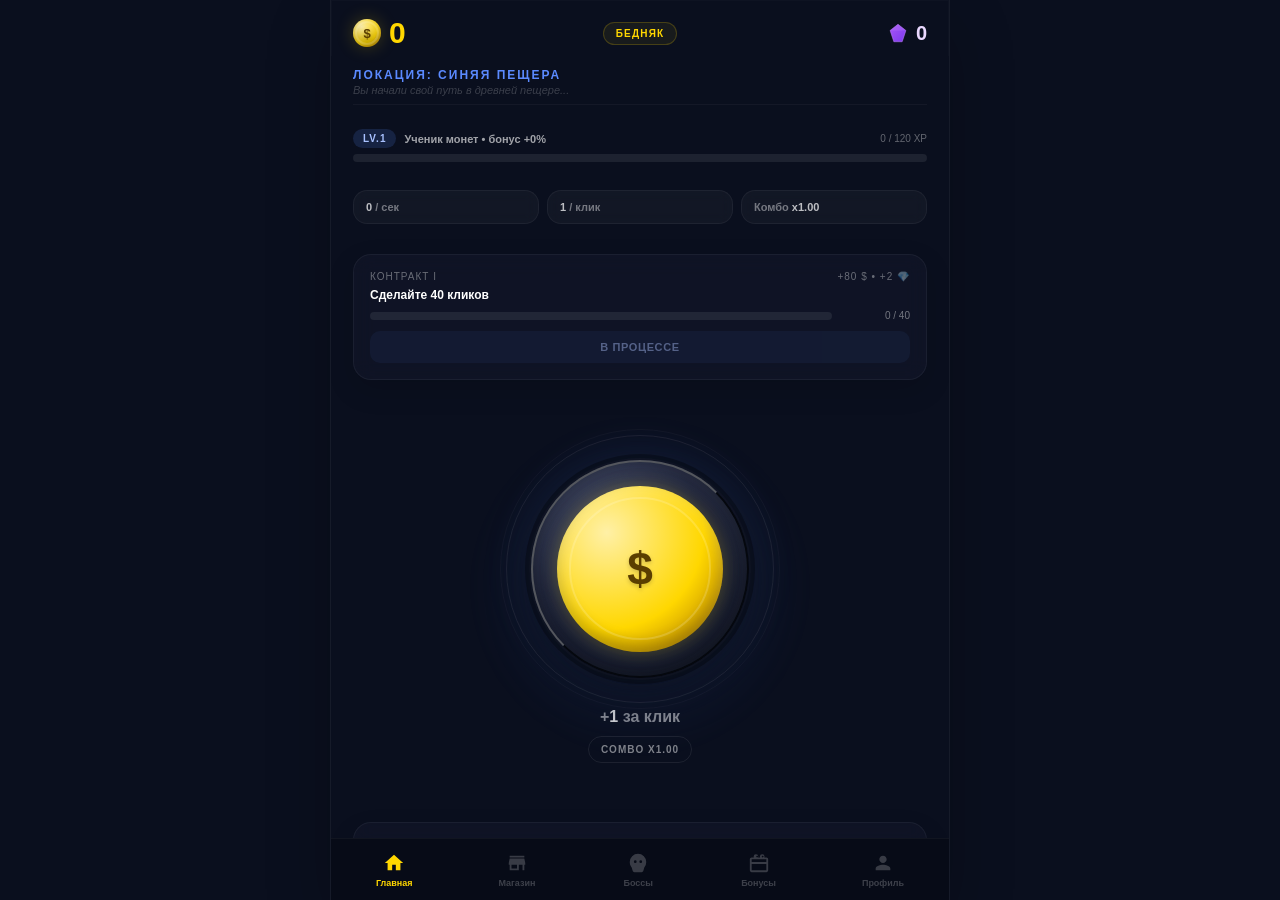
==== commit e425a307: "Add files via upload" ====
--- a/index.html
+++ b/index.html
@@ -93,330 +93,6 @@
     .coins-val{font-size:var(--top-number);font-weight:900;color:#ffd700;letter-spacing:-.5px;font-variant-numeric:tabular-nums;line-height:1;white-space:nowrap;max-width:36vw;overflow:hidden;text-overflow:ellipsis}
     .diamond-val{font-size:clamp(16px,4.5vw,20px);font-weight:800;color:#ead8ff;font-variant-numeric:tabular-nums;line-height:1}
     .rank-badge{position:static;justify-self:center;transform:none;padding:5px 12px;border-radius:999px;border:1px solid rgba(255,215,0,.2);background:rgba(255,215,0,.06);font-size:10px;letter-spacing:1.2px;color:#ffd700;font-weight:800;text-transform:uppercase;white-space:nowrap;min-width:0;max-width:40vw;overflow:hidden;text-overflow:ellipsis;text-align:center}
-    /* === Day/Night Mode (Light Theme) Accents === */
-    body.theme-light {
-      background: #f1f5f9 !important;
-      color: #1e293b !important;
-    }
-    body.theme-light .app {
-      background: #f1f5f9 !important;
-    }
-    body.theme-light .admin-card, 
-    body.theme-light .quest-strip, 
-    body.theme-light .bank-card, 
-    body.theme-light .ad-card, 
-    body.theme-light .profile-card, 
-    body.theme-light .shop-item,
-    body.theme-light .collection-card,
-    body.theme-light .boss-card,
-    body.theme-light .role-card,
-    body.theme-light .browser-login-card,
-    body.theme-light .filter-bar,
-    body.theme-light .codex-item-card {
-      background: #ffffff !important;
-      border: 1px solid rgba(0,0,0,0.06) !important;
-      color: #1e293b !important;
-      box-shadow: 0 4px 12px rgba(0,0,0,0.04) !important;
-    }
-    body.theme-light h2, body.theme-light h3, body.theme-light .talent-name, body.theme-light .quest-title, body.theme-light .shop-section-title {
-      color: #0f172a !important;
-    }
-    body.theme-light .sub-tab-bar {
-      background: rgba(0,0,0,0.02) !important;
-      border: 1px solid rgba(0,0,0,0.05) !important;
-    }
-    body.theme-light .sub-tab {
-      background: #f8fafc !important;
-      border: 1px solid rgba(0,0,0,0.05) !important;
-      color: #475569 !important;
-    }
-    body.theme-light .sub-tab.active {
-      background: rgba(239, 68, 68, 0.08) !important;
-      border-color: rgba(239, 68, 68, 0.2) !important;
-      color: #ef4444 !important;
-    }
-    body.theme-light .bottom-nav {
-      background: #ffffff !important;
-      border-top: 1px solid rgba(0,0,0,0.06) !important;
-    }
-    body.theme-light .nav-icon-wrap svg {
-      fill: #64748b !important;
-    }
-    body.theme-light .nav-label {
-      color: #64748b !important;
-    }
-    body.theme-light .nav-item.active .nav-icon-wrap svg,
-    body.theme-light .nav-item.active .nav-label {
-      fill: #ef4444 !important;
-      color: #ef4444 !important;
-    }
-    body.theme-light .top-bar {
-      background: #ffffff !important;
-      border-bottom: 1px solid rgba(0,0,0,0.06) !important;
-    }
-    body.theme-light .coins-val {
-      color: #eab308 !important;
-    }
-    body.theme-light .diamond-val {
-      color: #4f46e5 !important;
-    }
-    body.theme-light .rank-badge {
-      background: rgba(239, 68, 68, 0.05) !important;
-      border: 1px solid rgba(239, 68, 68, 0.15) !important;
-      color: #ef4444 !important;
-    }
-
-    /* === Anixart-style Anime Grid CSS === */
-    .anime-container {
-      display: grid;
-      grid-template-columns: repeat(auto-fill, minmax(130px, 1fr));
-      gap: 12px;
-      padding: 14px var(--page-pad) 96px var(--page-pad) !important;
-      width: 100%;
-      height: 100%;
-      overflow-y: auto;
-      -webkit-overflow-scrolling: touch;
-    }
-    @media(max-width: 380px) {
-      .anime-container {
-        grid-template-columns: repeat(2, 1fr);
-      }
-    }
-    .anime-card-item {
-      background: rgba(255,255,255,0.02);
-      border: 1px solid rgba(255,255,255,0.03);
-      border-radius: 14px;
-      overflow: hidden;
-      cursor: pointer;
-      transition: all 0.22s ease;
-      text-align: left;
-    }
-    .anime-card-item:hover {
-      transform: translateY(-4px);
-      box-shadow: 0 8px 24px rgba(168,85,247,0.15);
-      border-color: rgba(168,85,247,0.25);
-    }
-    .anime-poster-wrap {
-      position: relative;
-      width: 100%;
-      padding-top: 142%; /* Aspect ratio of posters */
-      background: #111;
-      overflow: hidden;
-    }
-    .anime-poster {
-      position: absolute;
-      inset: 0;
-      width: 100%;
-      height: 100%;
-      object-fit: cover;
-      transition: transform 0.3s ease;
-    }
-    .anime-card-item:hover .anime-poster {
-      transform: scale(1.05);
-    }
-    .anime-badge-rating {
-      position: absolute;
-      top: 8px;
-      left: 8px;
-      background: #2a6ea5;
-      color: #fff;
-      font-size: 9px;
-      font-weight: 900;
-      padding: 3px 6px;
-      border-radius: 6px;
-      z-index: 2;
-    }
-    .anime-info-box {
-      padding: 8px 10px 10px 10px;
-    }
-    .anime-card-title {
-      font-size: 11px;
-      font-weight: 900;
-      color: #fff;
-      overflow: hidden;
-      text-overflow: ellipsis;
-      white-space: nowrap;
-    }
-    body.theme-light .anime-card-title {
-      color: #0f172a;
-    }
-    .anime-card-meta {
-      font-size: 9px;
-      color: var(--text-muted);
-      margin-top: 4px;
-      overflow: hidden;
-      text-overflow: ellipsis;
-      white-space: nowrap;
-    }
-
-    /* === Skeleton Screen Loading Animation === */
-    .skeleton-box {
-      background-image: linear-gradient(90deg, rgba(255,255,255,0.02) 25%, rgba(255,255,255,0.06) 37%, rgba(255,255,255,0.02) 63%);
-      background-size: 400% 100%;
-      animation: skeletonPulse 1.4s ease infinite;
-      border-radius: 12px;
-    }
-    @keyframes skeletonPulse {
-      0% { background-position: 100% 50%; }
-      100% { background-position: 0% 50%; }
-    }
-
-    /* === Rarity Glowing Styles === */
-    .rarity-common-glow { box-shadow: 0 0 10px rgba(255,255,255,0.04); }
-    .rarity-rare-glow { box-shadow: 0 0 12px rgba(56,189,248,0.18); border-color: rgba(56,189,248,0.3) !important; }
-    .rarity-epic-glow { box-shadow: 0 0 16px rgba(168,85,247,0.22); border-color: rgba(168,85,247,0.35) !important; }
-    .rarity-legendary-glow { 
-      box-shadow: 0 0 20px rgba(245,158,11,0.28); 
-      border-color: rgba(245,158,11,0.45) !important;
-      animation: legendaryShine 3s infinite alternate;
-    }
-    @keyframes legendaryShine {
-      0%, 100% { filter: brightness(1); }
-      50% { filter: brightness(1.15) contrast(1.05); }
-    }
-
-    /* === ANIVERSE PREMIUM AD BUTTONS === */
-    :root {
-      --anv-primary: #8A2BE2;       /* Неоновый фиолетовый */
-      --anv-secondary: #00FFFF;     /* Кибер-циан */
-      --anv-gold: #FFD700;          /* Золото для наград */
-      --anv-danger: #FF4500;        /* Оранжево-красный */
-      --anv-text: #ffffff;
-      --anv-radius: 12px;
-    }
-
-    /* Базовый стиль кнопки */
-    .anv-ad-btn {
-      position: relative;
-      display: inline-flex;
-      align-items: center;
-      justify-content: center;
-      gap: 8px;
-      padding: 12px 20px;
-      border: none;
-      border-radius: var(--anv-radius);
-      font-family: 'Segoe UI', system-ui, sans-serif;
-      font-weight: 700;
-      font-size: 13px;
-      color: var(--anv-text);
-      cursor: pointer;
-      overflow: hidden;
-      transition: all 0.3s cubic-bezier(0.4, 0, 0.2, 1);
-      text-transform: uppercase;
-      letter-spacing: 0.5px;
-      -webkit-tap-highlight-color: transparent;
-      margin-top: 4px;
-      width: auto;
-    }
-
-    /* Эффект космического блика */
-    .anv-ad-btn::before {
-      content: '';
-      position: absolute;
-      top: 0;
-      left: -100%;
-      width: 50%;
-      height: 100%;
-      background: linear-gradient(90deg, transparent, rgba(255,255,255,0.3), transparent);
-      transform: skewX(-25deg);
-      animation: anv-shine 4s infinite;
-    }
-    @keyframes anv-shine {
-      0%, 80% { left: -100%; }
-      100% { left: 200%; }
-    }
-
-    /* 1. Основная кнопка */
-    .btn-ad-primary {
-      background: linear-gradient(135deg, var(--anv-primary), #6a0dad);
-      box-shadow: 0 4px 15px rgba(138, 43, 226, 0.3);
-    }
-    .btn-ad-primary:hover {
-      transform: translateY(-2px);
-      box-shadow: 0 6px 20px rgba(138, 43, 226, 0.5);
-    }
-    .btn-ad-primary:active {
-      transform: translateY(1px) scale(0.98);
-    }
-
-    /* 2. Компактная кнопка */
-    .btn-ad-compact {
-      padding: 8px 14px;
-      font-size: 11px;
-      background: rgba(0, 255, 255, 0.05);
-      border: 1px solid var(--anv-secondary);
-      color: var(--anv-secondary);
-      box-shadow: 0 0 10px rgba(0, 255, 255, 0.08);
-    }
-    .btn-ad-compact:hover {
-      background: rgba(0, 255, 255, 0.15);
-      box-shadow: 0 0 15px rgba(0, 255, 255, 0.25);
-    }
-    .btn-ad-compact:active {
-      transform: translateY(1px);
-    }
-
-    /* 3. Экстренная кнопка */
-    .btn-ad-emergency {
-      background: linear-gradient(135deg, var(--anv-danger), #cc3700);
-      box-shadow: 0 4px 15px rgba(255, 69, 0, 0.3);
-      animation: anv-pulse 2s infinite;
-    }
-    @keyframes anv-pulse {
-      0%, 100% { box-shadow: 0 4px 15px rgba(255, 69, 0, 0.3); }
-      50% { box-shadow: 0 4px 25px rgba(255, 69, 0, 0.65); }
-    }
-    .btn-ad-emergency:hover {
-      transform: scale(1.02);
-    }
-    .btn-ad-emergency:active {
-      transform: scale(0.98);
-    }
-
-    .anv-ad-btn .icon {
-      font-size: 1.2em;
-      filter: drop-shadow(0 0 2px rgba(255,255,255,0.4));
-    }
-
-    /* Premium Welcome Overlay Animations */
-    .fade-in-up-1 {
-      animation: fadeInUp 0.6s cubic-bezier(0.4, 0, 0.2, 1) forwards;
-    }
-    .fade-in-up-2 {
-      animation: fadeInUp 0.6s cubic-bezier(0.4, 0, 0.2, 1) 0.18s forwards;
-      opacity: 0;
-    }
-    @keyframes fadeInUp {
-      from { opacity: 0; transform: translateY(24px); }
-      to { opacity: 1; transform: translateY(0); }
-    }
-
-    .neon-logo {
-      animation: logoPulse 3s infinite ease-in-out;
-    }
-    @keyframes logoPulse {
-      0%, 100% { text-shadow: 0 0 15px rgba(168, 85, 247, 0.6); }
-      50% { text-shadow: 0 0 32px rgba(168, 85, 247, 0.95), 0 0 12px #fff; }
-    }
-
-    @media (max-width: 768px) {
-      .desktop-only-hint { display: none !important; }
-    }
-    @media (max-width: 480px) {
-      .anv-ad-btn {
-        width: 100%;
-        padding: 12px;
-        font-size: 12px;
-      }
-    }
-
-    /* Responsive talent tree scaling */
-    @media(max-width: 480px) {
-      .tree-row {
-        grid-template-columns: 1fr !important;
-      }
-    }
-
     .coin-art{--c1:#fff0a6;--c2:#ffd700;--c3:#9c6400;--mark:#5a3e00;--glow:rgba(255,215,0,.22);position:relative;border-radius:50%;display:flex;align-items:center;justify-content:center;background:radial-gradient(circle at 30% 28%,var(--c1),var(--c2) 58%,var(--c3));box-shadow:inset 0 6px 12px rgba(255,255,255,.15),inset 0 -8px 14px rgba(0,0,0,.22),0 0 18px var(--glow);overflow:hidden}
     .coin-art:before{content:'';position:absolute;top:12%;left:18%;width:42%;height:18%;border-radius:50%;transform:rotate(-18deg);background:radial-gradient(ellipse,rgba(255,255,255,.35),transparent 72%)}
     .coin-art:after{content:'';position:absolute;inset:7%;border-radius:50%;border:2px solid rgba(255,255,255,.16)}
@@ -582,7 +258,8 @@
     .boss-sprite.storming{filter:hue-rotate(20deg) drop-shadow(0 0 18px rgba(56,189,248,.75))}
     .boss-sprite.enraged{filter:drop-shadow(0 0 22px rgba(239,68,68,.9)) saturate(1.2)}
     .boss-sprite.invulnerable{opacity:.78;filter:drop-shadow(0 0 18px rgba(168,85,247,.75))}
-    .boss-timer-bar"><div class="boss-timer-fill" id="bossTimerFill"></div></div>
+    .boss-timer-bar{width:100%;height:6px;background:rgba(255,255,255,0.06);border-radius:3px;overflow:hidden;margin-top:10px}
+    .boss-timer-fill{height:100%;background:#ef4444;width:0%;transition:width 0.1s linear}
     .boss-hp-bar{width:100%;margin:12px 0 6px}
     .boss-hp-fill{background:linear-gradient(90deg,#ef4444,#dc2626);transition:width .18s linear,background .25s ease}
     .boss-hp-text{font-size:12px;color:rgba(255,255,255,.42);font-weight:700}
@@ -1054,185 +731,211 @@
         grid-template-columns: 1fr !important;
       }
     }
+    /* ================= ANIVERSE ANIME PORTAL STYLES ================= */
+    .anime-container {
+      display: grid;
+      grid-template-columns: repeat(2, 1fr);
+      gap: 12px;
+      padding: 10px 0 40px;
+      box-sizing: border-box;
+      width: 100%;
+      max-width: 500px;
+      margin: 0 auto;
+    }
+    @media (min-width: 480px) {
+      .anime-container {
+        grid-template-columns: repeat(3, 1fr);
+        gap: 14px;
+      }
+    }
+    
+    /* Grid card design */
+    .anime-card-item {
+      background: rgba(255, 255, 255, 0.02);
+      border: 1px solid rgba(255, 255, 255, 0.05);
+      border-radius: 12px;
+      overflow: hidden;
+      cursor: pointer;
+      display: flex;
+      flex-direction: column;
+      position: relative;
+      transition: all 0.25s cubic-bezier(0.4, 0, 0.2, 1);
+      box-sizing: border-box;
+      -webkit-tap-highlight-color: transparent;
+    }
+    .anime-card-item:hover {
+      transform: translateY(-4px);
+      border-color: rgba(168, 85, 247, 0.4);
+      box-shadow: 0 8px 24px rgba(168, 85, 247, 0.2);
+    }
+    .anime-poster-wrap {
+      position: relative;
+      width: 100%;
+      aspect-ratio: 2/3;
+      background: #090a12;
+      overflow: hidden;
+    }
+    .anime-poster {
+      width: 100%;
+      height: 100%;
+      object-fit: cover;
+      display: block;
+      transition: transform 0.3s ease;
+    }
+    .anime-card-item:hover .anime-poster {
+      transform: scale(1.04);
+    }
+    
+    /* Badges */
+    .anime-badge-rating {
+      position: absolute;
+      top: 6px;
+      left: 6px;
+      z-index: 5;
+      font-size: 8px;
+      font-weight: 800;
+      color: #ffd700;
+      background: rgba(0, 0, 0, 0.8);
+      padding: 3px 6px;
+      border-radius: 5px;
+      box-shadow: 0 2px 6px rgba(0,0,0,0.3);
+      backdrop-filter: blur(2px);
+    }
+    .anime-badge-year {
+      position: absolute;
+      top: 6px;
+      right: 6px;
+      z-index: 5;
+      font-size: 8px;
+      font-weight: 800;
+      color: #fff;
+      background: rgba(138, 43, 226, 0.8);
+      padding: 3px 6px;
+      border-radius: 5px;
+      box-shadow: 0 2px 6px rgba(0,0,0,0.3);
+      backdrop-filter: blur(2px);
+    }
+    
+    /* Info area */
+    .anime-card-info {
+      padding: 8px;
+      display: flex;
+      flex-direction: column;
+      gap: 3px;
+      text-align: left;
+      flex: 1;
+      background: rgba(15, 18, 36, 0.3);
+    }
+    .anime-card-title {
+      font-size: 11px;
+      font-weight: 700;
+      color: #fff;
+      margin: 0;
+      line-height: 1.3;
+      display: -webkit-box;
+      -webkit-line-clamp: 2;
+      -webkit-box-orient: vertical;
+      overflow: hidden;
+      text-overflow: ellipsis;
+    }
+    .anime-card-genre {
+      font-size: 9px;
+      color: var(--accent-cyan);
+      font-weight: 700;
+      white-space: nowrap;
+      overflow: hidden;
+      text-overflow: ellipsis;
+    }
+    
+    /* List item design */
+    .anime-list-item {
+      display: flex;
+      gap: 12px;
+      background: rgba(255, 255, 255, 0.02);
+      border: 1px solid rgba(255, 255, 255, 0.05);
+      border-radius: 12px;
+      padding: 10px;
+      margin: 0 auto 8px;
+      cursor: pointer;
+      box-sizing: border-box;
+      transition: all 0.2s ease;
+      align-items: center;
+      max-width: 500px;
+      width: calc(100% - 2 * var(--page-pad));
+      -webkit-tap-highlight-color: transparent;
+    }
+    .anime-list-item:hover {
+      border-color: rgba(168, 85, 247, 0.3);
+      background: rgba(255, 255, 255, 0.04);
+    }
+    .anime-list-poster-wrap {
+      position: relative;
+      width: 64px;
+      height: 96px;
+      border-radius: 8px;
+      overflow: hidden;
+      flex-shrink: 0;
+      background: #090a12;
+    }
+    .anime-list-poster {
+      width: 100%;
+      height: 100%;
+      object-fit: cover;
+      display: block;
+    }
+    .anime-list-info {
+      display: flex;
+      flex-direction: column;
+      gap: 4px;
+      text-align: left;
+      min-width: 0;
+      flex: 1;
+    }
+    .anime-list-title {
+      font-size: 13px;
+      font-weight: 700;
+      color: #fff;
+      margin: 0;
+      line-height: 1.3;
+      overflow: hidden;
+      text-overflow: ellipsis;
+      white-space: nowrap;
+    }
+    .anime-list-genre {
+      font-size: 9px;
+      color: var(--accent-cyan);
+      font-weight: 700;
+      text-transform: uppercase;
+      letter-spacing: 0.3px;
+    }
+    .anime-list-desc {
+      font-size: 10px;
+      color: rgba(255, 255, 255, 0.5);
+      line-height: 1.35;
+      margin: 0;
+      display: -webkit-box;
+      -webkit-line-clamp: 2;
+      -webkit-box-orient: vertical;
+      overflow: hidden;
+    }
+
+    /* Ambient backglow animation */
+    @keyframes ambilightGlow {
+      0%, 100% { box-shadow: 0 4px 15px rgba(168,85,247,0.2), 0 0 12px rgba(138, 43, 226, 0.3); }
+      50% { box-shadow: 0 4px 25px rgba(168,85,247,0.4), 0 0 25px rgba(0, 255, 255, 0.5), 0 0 12px rgba(168, 85, 247, 0.35); }
+    }
+    .ambilight-active {
+      animation: ambilightGlow 6s infinite ease-in-out !important;
+    }
   </style>
-  <link rel="manifest" href="manifest.json">
-  <!-- Telegram Browser Auth Callback -->
-  <script type="text/javascript">
-    function onTelegramAuth(user) {
-      localStorage.setItem("tg_auth_user", JSON.stringify(user));
-      window.location.reload();
-    }
-  </script>
+  <!-- Bypass Shikimori Hotlink Protection completely on all browsers -->
+  <meta name="referrer" content="no-referrer">
+  <!-- Stable VideoJS v8.6.1 Player CDN & Styles -->
+  <link href="https://vjs.zencdn.net/8.6.1/video-js.css" rel="stylesheet" />
+  <!-- Global Mail.ru Ads Loader -->
+  <script async src="https://ad.mail.ru/static/ads-async.js"></script>
 </head>
 <body class="theme-default">
-  <!-- Unified Welcoming/Login Overlay (Visible only to guests outside Telegram) -->
-  <div id="guestWelcomeOverlay" style="position: fixed; inset: 0; background: radial-gradient(circle at center, #0f0a21 0%, #04050a 100%); z-index: 999999; display: none; flex-direction: column; align-items: center; justify-content: space-between; padding: 24px; overflow-y: auto; text-align: center; font-family: -apple-system, BlinkMacSystemFont, 'Segoe UI', Roboto, sans-serif; box-sizing: border-box; animation: fadeIn 0.4s ease;">
-    
-    <!-- Animated space background effect inside overlay -->
-    <div style="position:absolute; inset:0; background: url('https://www.transparenttextures.com/patterns/black-thread.png'); opacity:0.15; pointer-events:none;"></div>
-
-    <!-- Top Header / Logo -->
-    <div style="margin-top: 24px; position:relative; z-index:2;">
-      <h1 class="neon-logo" style="font-size: 36px; font-weight: 900; letter-spacing: 3px; color: #fff; text-transform: uppercase; margin-bottom: 6px; transition: all 0.3s;">ANIVERSE</h1>
-      <p style="font-size: 10px; color: rgba(148, 163, 184, 0.7); text-transform: uppercase; letter-spacing: 2px; font-weight: 800;">Мультимедийный Игровой Портал</p>
-      
-      <!-- Live players online counter -->
-      <div style="display:inline-flex; align-items:center; gap:6px; background: rgba(16, 185, 129, 0.12); border: 1px solid rgba(16, 185, 129, 0.25); border-radius: 999px; padding: 4px 14px; margin-top: 14px; font-size: 10px; font-weight: bold; color: #34d399; box-shadow: 0 0 15px rgba(16, 185, 129, 0.15);">
-        <span>🔥 Сейчас онлайн: <span id="onlineCounterVal">1,247</span> игроков</span>
-      </div>
-    </div>
-
-    <!-- Mode Selection Container (Two distinct clear pathways) -->
-    <div style="display: flex; flex-direction: column; gap: 16px; width: 100%; max-width: 480px; margin: 24px 0; position:relative; z-index:2;">
-      
-      <!-- MODE 1: CINEMA MODE (🍿 Кинотеатр) -->
-      <div class="fade-in-up-1" style="background: rgba(18, 22, 40, 0.7); border: 1px solid rgba(255, 69, 0, 0.15); border-radius: 22px; padding: 22px; text-align: center; box-sizing: border-box; backdrop-filter: blur(12px); transition: all 0.25s cubic-bezier(0.4, 0, 0.2, 1); cursor: pointer;" onmouseover="this.style.transform='scale(1.02)'; this.style.boxShadow='0 12px 30px rgba(255, 69, 0, 0.15)'; this.style.borderColor='rgba(255, 69, 0, 0.45)';" onmouseout="this.style.transform='scale(1)'; this.style.boxShadow='none'; this.style.borderColor='rgba(255, 69, 0, 0.15)';">
-        <div style="font-size: 34px; margin-bottom: 8px; animation: bounce 2s infinite ease-in-out;">🍿</div>
-        <div style="font-size: 14px; font-weight: 900; color: #ff6b6b; text-transform: uppercase; letter-spacing: 1px; margin-bottom: 8px; display: flex; align-items: center; justify-content: center; gap: 6px;">🍿 Онлайн-Кинотеатр</div>
-        <p style="font-size: 11px; color: #94a3b8; line-height: 1.5; margin-bottom: 16px; text-shadow: none;">Смотрите тысячи популярных аниме и фильмов в Full HD качестве с выбором озвучек совершенно бесплатно и без регистрации!</p>
-        <button id="btnEnterCinema" type="button" style="display: inline-flex; align-items: center; justify-content: center; gap: 8px; width: 100%; padding: 16px 32px; font-size: 13px; font-weight: 900; text-transform: uppercase; color: #fff; background: linear-gradient(135deg, #ff6b6b, #ff4500); border: none; border-radius: 12px; cursor: pointer; box-shadow: 0 6px 20px rgba(255, 69, 0, 0.35); transition: all 0.2s ease; outline:none;" onmouseover="this.style.transform='translateY(-2px)'; this.style.boxShadow='0 8px 24px rgba(255, 69, 0, 0.55)';" onmouseout="this.style.transform='translateY(0)'; this.style.boxShadow='0 6px 20px rgba(255, 69, 0, 0.35)';">
-          <span>🍿</span> СМОТРЕТЬ АНИМЕ
-        </button>
-      </div>
-
-      <!-- MODE 2: GAME MODE (🎮 Игровая Вселенная) -->
-      <div class="fade-in-up-2" style="background: rgba(18, 22, 40, 0.7); border: 1px solid rgba(168, 85, 247, 0.15); border-radius: 22px; padding: 22px; text-align: center; box-sizing: border-box; backdrop-filter: blur(12px); transition: all 0.25s cubic-bezier(0.4, 0, 0.2, 1); cursor: pointer;" onmouseover="this.style.transform='scale(1.02)'; this.style.boxShadow='0 12px 30px rgba(168, 85, 247, 0.18)'; this.style.borderColor='rgba(168, 85, 247, 0.15)';" onmouseout="this.style.transform='scale(1)'; this.style.boxShadow='none'; this.style.borderColor='rgba(168, 85, 247, 0.15)';">
-        <div style="font-size: 34px; margin-bottom: 8px; animation: bounce 2s infinite ease-in-out; animation-delay: 0.2s;">🎮</div>
-        <div style="font-size: 14px; font-weight: 900; color: #c084fc; text-transform: uppercase; letter-spacing: 1px; margin-bottom: 8px; display: flex; align-items: center; justify-content: center; gap: 6px;">🎮 Космическая Кликер-RPG</div>
-        <p style="font-size: 11px; color: #94a3b8; line-height: 1.5; margin-bottom: 16px; text-shadow: none;">Запустите игру, нанимайте наёмников, зачищайте этажи Башни Испытаний, куйте снаряжение и соревнуйтесь в Глобальном Топе!</p>
-        
-        <!-- Telegram Login Widget -->
-        <div style="display: flex; justify-content: center; min-height: 40px; margin-bottom: 12px;" id="tgWidgetContainer"></div>
-        
-        <!-- Fallback Login Form -->
-        <div id="tgWidgetFallback" style="display:none; flex-direction:column; gap:8px; width:100%; margin-top:8px; margin-bottom:12px;">
-          <div style="font-size: 10px; color: var(--text-muted); line-height: 1.4;">Виджет заблокирован вашим AdBlock / браузером. Войдите по юзернейму:</div>
-          <input type="text" id="fallbackUsernameInput" placeholder="Введите ваш @username..." style="padding:10px; font-size:11px; border-radius:8px; background:rgba(0,0,0,0.15); border:1px solid rgba(255,255,255,0.05); color:#fff; text-align:center; outline:none;">
-          <button id="btnSubmitFallbackLogin" type="button" style="padding:10px 0; font-size:11px; background:linear-gradient(135deg, #10b981, #059669); color:#fff; border:none; border-radius:8px; cursor:pointer; font-weight:bold; box-shadow: 0 4px 12px rgba(16,185,129,0.2);">Войти по юзернейму ⚡</button>
-        </div>
-
-        <!-- Telegram Direct App Button -->
-        <a href="https://t.me/Aniverse_gamebot/Aniverse_GAME" target="_blank" style="display: inline-flex; align-items: center; justify-content: center; gap: 8px; width: 100%; padding: 16px 32px; font-size: 13px; font-weight: 900; text-transform: uppercase; color: #fff; background: linear-gradient(135deg, #9d4edd, #5a189a); border: none; border-radius: 12px; cursor: pointer; text-decoration: none; box-shadow: 0 6px 20px rgba(168, 85, 247, 0.35); text-align: center; transition: all 0.2s ease; outline:none;" onmouseover="this.style.transform='translateY(-2px)'; this.style.boxShadow='0 8px 24px rgba(168, 85, 247, 0.55)';" onmouseout="this.style.transform='translateY(0)'; this.style.boxShadow='0 6px 20px rgba(168, 85, 247, 0.35)';">
-          <span>🤖</span> ЗАПУСТИТЬ В TELEGRAM
-        </a>
-      </div>
-
-    </div>
-
-    <!-- Quick Navigation Links (Yandex Moderation Booster!) -->
-    <div style="display:flex; justify-content:center; flex-wrap:wrap; gap:12px; margin-bottom:20px; z-index:2; position:relative;">
-      <span onclick="quickNavTo('schedule')" style="font-size:10px; font-weight:bold; color:var(--accent-color); cursor:pointer; background:rgba(168,85,247,0.1); padding:5px 12px; border-radius:8px; border:1px solid rgba(168,85,247,0.2);">📅 Расписание серий</span>
-      <span onclick="quickNavTo('catalog')" style="font-size:10px; font-weight:bold; color:#ff6b6b; cursor:pointer; background:rgba(255,107,107,0.1); padding:5px 12px; border-radius:8px; border:1px solid rgba(255,107,107,0.2);">🍿 Топ аниме</span>
-      <span onclick="quickNavTo('leaderboard')" style="font-size:10px; font-weight:bold; color:#fbbf24; cursor:pointer; background:rgba(251,191,36,0.1); padding:5px 12px; border-radius:8px; border:1px solid rgba(251,191,36,0.2);">🏆 Рейтинг игроков</span>
-    </div>
-
-    <!-- Custom PWA Install Prompt Card -->
-    <div id="pwaInstallPrompt" style="display: none; background: rgba(168, 85, 247, 0.1); border: 1px solid rgba(168, 85, 247, 0.25); border-radius: 16px; padding: 16px; text-align: center; max-width: 320px; box-shadow: 0 8px 24px rgba(0,0,0,0.3); margin-bottom: 20px; width: 100%; box-sizing: border-box; backdrop-filter: blur(10px); animation: fadeInUp 0.5s ease-out; z-index:2; position:relative;">
-      <div style="font-size: 12px; font-weight: 900; color: #fff; margin-bottom: 6px; display: flex; align-items: center; justify-content: center; gap: 6px;">📱 Установить ANIVERSE</div>
-      <p style="font-size: 10px; color: var(--text-muted); line-height: 1.4; margin-bottom: 12px; text-shadow:none;">Установите приложение на главный экран для быстрого запуска и стабильного оффлайн-геймплея!</p>
-      <div style="display:flex; gap:8px;">
-        <button id="btnPwaLater" type="button" style="flex:1; padding:8px 0; font-size:10px; font-weight:bold; background:rgba(255,255,255,0.03); border:1px solid rgba(255,255,255,0.05); border-radius:8px; color:var(--text-muted); cursor:pointer;">Позже</button>
-        <button id="btnPwaInstall" type="button" style="flex:1; padding:8px 0; font-size:10px; font-weight:bold; background:linear-gradient(135deg, #10b981, #059669); border:none; border-radius:8px; color:#fff; cursor:pointer; box-shadow: 0 4px 10px rgba(16,185,129,0.2);">Установить</button>
-      </div>
-    </div>
-
-    <!-- Bottom Footer (Yandex Moderation Compliant!) -->
-    <div style="max-width: 500px; padding-bottom: 20px; z-index:2; position:relative;">
-      <div style="display: flex; justify-content: center; gap: 20px; margin-bottom: 12px; font-size: 11px;">
-        <a href="https://t.me/Aniverse_gamebot" target="_blank" style="color: #64748b; text-decoration: none; transition: color 0.15s; display:inline-flex; align-items:center; gap:4px;"><span>✈️</span> Телеграм Бот</a>
-        <span style="color: rgba(255,255,255,0.1);">|</span>
-        <a href="/cdn-cgi/l/email-protection#33404643435c414773525d5a45564140561e54525e561d4146" style="color: #64748b; text-decoration: none; transition: color 0.15s; display:inline-flex; align-items:center; gap:4px;"><span>✉️</span> Поддержка: <span class="__cf_email__" data-cfemail="f3808683839c8187b3929d9a8596818096de94929e96dd8186">[email&#160;protected]</span></a>
-      </div>
-      <p style="font-size: 10px; color: rgba(255,255,255,0.15); line-height: 1.4; text-align: center; margin-bottom: 10px;">&copy; 2026 Aniverse Game. Все права защищены.</p>
-      <p style="font-size: 9px; color: rgba(255,255,255,0.1); line-height: 1.45; text-align: center;">
-        <b>Политика конфиденциальности:</b> Все игровые сохранения производятся локально на устройствах пользователей и синхронизируются через защищенную базу данных. Мы не собираем и не обрабатываем персональные данные.
-      </p>
-    </div>
-
-  </div>
-
-  <!-- Global Breadcrumb & Back Navigation Bar -->
-  <div id="globalNavHeader" style="display: none; width: 100%; height: 40px; background: rgba(10, 12, 22, 0.98); border-bottom: 1px solid rgba(255,255,255,0.04); align-items: center; padding: 0 16px; box-sizing: border-box; position: sticky; top: 0; z-index: 10000; justify-content: space-between; flex-shrink: 0; animation: fadeIn 0.2s ease; margin: 0 auto; max-width: 560px; position:relative;">
-    <!-- Top glowing active section indicator bar (3px height) -->
-    <div id="globalNavIndicatorBar" style="position: absolute; bottom: 0; left: 0; right: 0; height: 3px; background: var(--accent-color); transition: background 0.3s ease; z-index: 11000;"></div>
-    <!-- Back to Welcome button (Min 48px tap area!) -->
-    <button onclick="goBackToWelcome()" type="button" style="background: transparent; border: none; cursor: pointer; color: var(--accent-color); font-size: 13px; font-weight: bold; display: flex; align-items: center; gap: 6px; padding: 8px 12px; min-width: 48px; min-height: 48px; margin-top:-4px; margin-bottom:-4px; outline: none; -webkit-tap-highlight-color: transparent;">
-      <span>←</span> <span style="font-size:11px; text-transform:uppercase; letter-spacing:0.5px; font-weight:900;">Назад</span> <span class="desktop-only-hint" style="font-size: 8px; color: var(--text-muted); margin-left: 6px; text-transform: none; font-weight: normal; vertical-align: middle;">(ESC — На главную)</span>
-    </button>
-    
-    <!-- Breadcrumbs -->
-    <div style="font-size: 10px; font-weight: bold; text-transform: uppercase; letter-spacing: 1px; display: flex; align-items: center; gap: 6px;">
-      <span onclick="goBackToWelcome()" style="color: var(--text-muted); cursor: pointer;">Главная</span>
-      <span style="color: rgba(255,255,255,0.15);">➔</span>
-      <span id="breadcrumbCurrentView" style="color: var(--accent-color);">Режим</span>
-    </div>
-  </div>
-
-  <!-- Anixart-style Header for AniVerse (Hidden inside game by default) -->
-  <header id="anixartHeader" style="width: 100%; max-width: 560px; height: 56px; background: rgba(18, 22, 40, 0.95); border-bottom: 1px solid rgba(255,255,255,0.06); display: none; align-items: center; justify-content: space-between; padding: 0 16px; position: sticky; top: 40px; z-index: 9999; box-sizing: border-box; backdrop-filter: blur(8px); margin: 0 auto; flex-shrink:0;">
-    <div style="display:flex; align-items:center; gap:10px;">
-      <!-- Hamburger filter toggle -->
-      <button id="btnToggleFilters" type="button" style="background:transparent; border:none; cursor:pointer; color:#fff; display:flex; align-items:center;">
-        <svg viewBox="0 0 24 24" width="22" height="22" fill="currentColor"><path d="M3 18h18v-2H3v2zm0-5h18v-2H3v2zm0-7v2h18V6H3z"></path></svg>
-      </button>
-      <h2 style="font-size:16px; font-weight:900; letter-spacing:1px; margin:0; text-transform:uppercase; background:linear-gradient(135deg, #fff, #c084fc); -webkit-background-clip:text; -webkit-text-fill-color:transparent;">AniVerse</h2>
-    </div>
-    
-    <div style="flex:1; max-width:200px; margin:0 10px;">
-      <input type="text" id="animeSearchInput" placeholder="Поиск аниме..." style="padding: 6px 12px; font-size:11px; border-radius:14px; background:rgba(0,0,0,0.2); border:1px solid rgba(255,255,255,0.05); color:#fff; width:100%;">
-    </div>
-
-    <div style="display:flex; align-items:center; gap:10px;">
-      <!-- Theme Switcher button -->
-      <button id="btnThemeToggle" type="button" style="background:transparent; border:none; cursor:pointer; color:#ffd700; display:flex;">
-        <span id="themeToggleIcon" style="font-size:16px;">🌙</span>
-      </button>
-      
-      <!-- App Switcher button -->
-      <button id="btnAppToggle" type="button" style="background:linear-gradient(135deg, #a855f7, #7c3aed); border:none; border-radius:10px; color:#fff; font-size:10px; font-weight:900; padding:6px 12px; cursor:pointer; text-transform:uppercase; box-shadow:0 0 10px rgba(168,85,247,0.3);">🎮 Игра</button>
-    </div>
-  </header>
-
-  <div class="frenzy-overlay" id="frenzyOverlay"></div>
-  <div class="frenzy-timer-bar" id="frenzyTimerBar">
-    <span>⚡ Золотая лихорадка x5!</span>
-    <b id="frenzyTimerText">30с</b>
-  </div>
-
-  <!-- Wormhole Confirmation Modal -->
-  <div class="modal-overlay" id="wormholeModal">
-    <div class="modal-box" style="border-color:#c084fc; box-shadow: 0 0 30px rgba(192, 132, 252, 0.35); background: rgba(18,15,34,0.96);">
-      <div style="font-size:52px; animation: portalSpin 6s linear infinite; display:inline-block; margin-bottom:12px;">🌀</div>
-      <h2 class="reward-title" style="color:#c084fc; font-size:16px;">Космическая Червоточина</h2>
-      <div class="reward-text" style="font-size:11px; line-height:1.45; color:rgba(255,255,255,0.7); margin-bottom:16px; white-space:normal;">
-        Вы обнаружили пространственный разлом! Хотите запустить искривление времени и мгновенно совершить прыжок на <b>1 ЧАС</b> вперёд?<br><br>
-        Вы получите автодоход и проценты вашего банка за 60 минут прямо сейчас!
-      </div>
-      <div style="display:flex; flex-direction:column; gap:8px; width:100%;">
-        <button class="ad-btn" id="btnWormholeJump" type="button" style="background: linear-gradient(135deg, #a855f7, #7c3aed); padding:11px; font-size:11px;">Совершить прыжок (Реклама)</button>
-        <button class="bank-btn" id="btnWormholeClose" type="button" style="width:100%; padding:10px; font-size:10px; background:rgba(255,255,255,0.03); border:1px solid rgba(255,255,255,0.04); color:rgba(255,255,255,0.42);">Закрыть разлом</button>
-      </div>
-    </div>
-  </div>
-
-  <div class="loading-screen" id="loadingScreen">
-    <div class="spinner"></div>
-    <div class="loading-text">Загрузка...</div>
-  </div>
-
-  <div class="toast" id="toast"></div>
-  <div class="bg-particles" id="bgParticles"></div>
-
-  <div class="app" style="padding-top: 0 !important; max-width: 560px; margin: 0 auto; min-height: calc(100vh - 56px); height: calc(100vh - 56px);">
-    <!-- Sleek Fixed Global Resources Bar in Game -->
-    <div class="global-resources-bar" style="display: grid; grid-template-columns: repeat(5, 1fr); gap: 6px; padding: 10px 14px; background: rgba(18, 22, 40, 0.95); border-bottom: 1px solid rgba(255,255,255,0.06); font-family: monospace; font-size: 11px; font-weight: bold; text-align: center; box-shrink: 0; width: 100%; z-index: 10;">
-      <div style="color: #ffd700;">💰 <span id="goldVal">0</span></div>
-      <div style="color: #ead8ff;">💎 <span id="gemsVal">0</span></div>
-      <div style="color: #fca5a5;">🪵 <span id="matWoodVal">0</span></div>
-      <div style="color: #93c5fd;">🪨 <span id="matOreVal">0</span></div>
-      <div style="color: #fcd34d;">🐉 <span id="matScaleVal">0</span></div>
-    </div>
-    <div class="top-bar">
   <div class="frenzy-overlay" id="frenzyOverlay"></div>
   <div class="frenzy-timer-bar" id="frenzyTimerBar">
     <span>⚡ Золотая лихорадка x5!</span>
@@ -1597,7 +1300,7 @@
         <!-- Adsterra 300x250 Square Banner Slot 2 -->
         <div style="display: flex; justify-content: center; margin: 15px 0;">
           <div style="width: 300px; height: 250px; background: rgba(18, 22, 40, 0.7); border-radius: 12px; display: flex; align-items: center; justify-content: center; overflow: hidden; border: 1px solid rgba(255,255,255,0.05);">
-            <script data-cfasync="false" src="/cdn-cgi/scripts/5c5dd728/cloudflare-static/email-decode.min.js"></script><script type="text/javascript">
+            <script type="text/javascript">
               atOptions = {
                 'key' : '11db4febd0ee37a031f2e03afadafa8d',
                 'format' : 'iframe',
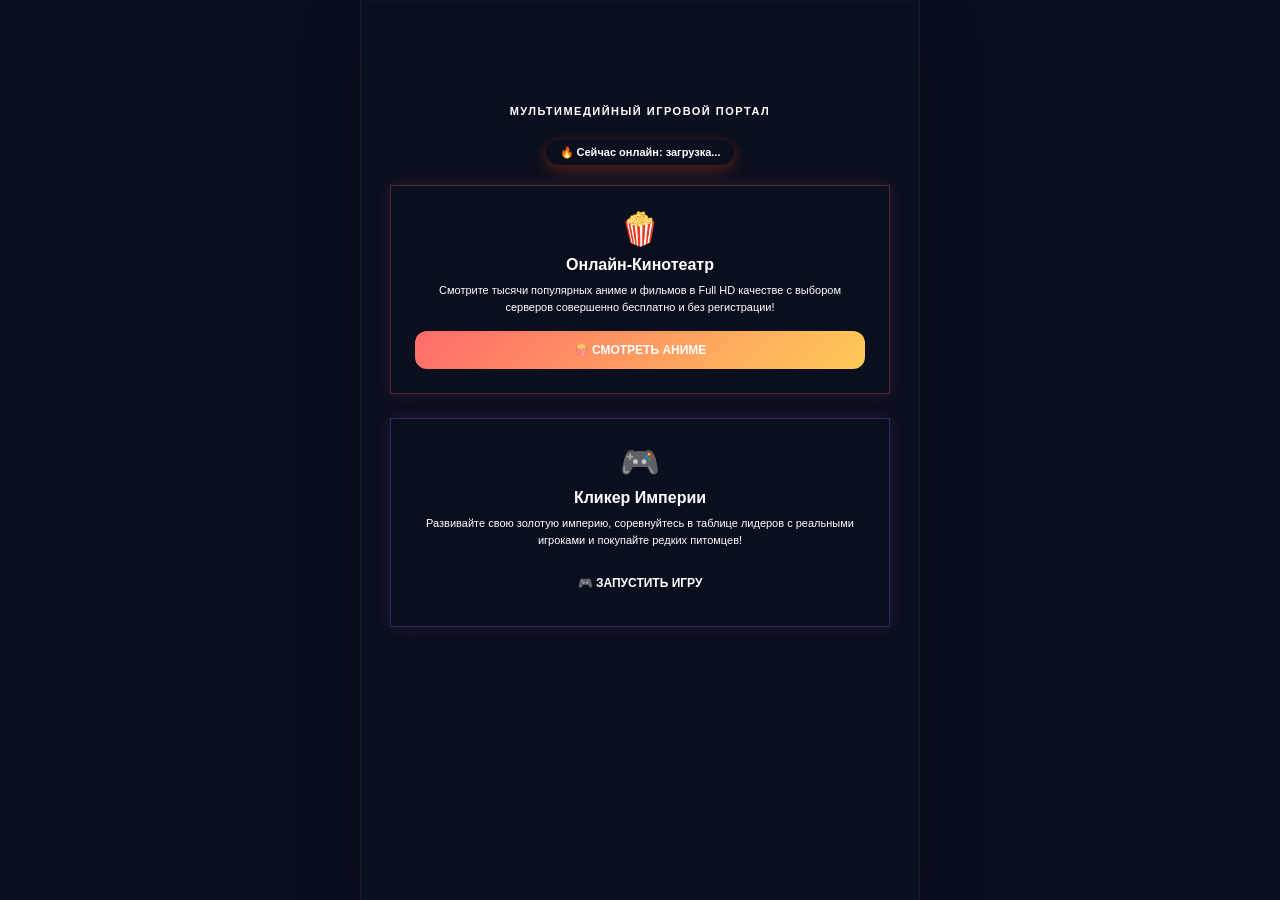
==== commit 3f9f2ff7: "Add files via upload" ====
--- a/index.html
+++ b/index.html
@@ -93,6 +93,295 @@
     .coins-val{font-size:var(--top-number);font-weight:900;color:#ffd700;letter-spacing:-.5px;font-variant-numeric:tabular-nums;line-height:1;white-space:nowrap;max-width:36vw;overflow:hidden;text-overflow:ellipsis}
     .diamond-val{font-size:clamp(16px,4.5vw,20px);font-weight:800;color:#ead8ff;font-variant-numeric:tabular-nums;line-height:1}
     .rank-badge{position:static;justify-self:center;transform:none;padding:5px 12px;border-radius:999px;border:1px solid rgba(255,215,0,.2);background:rgba(255,215,0,.06);font-size:10px;letter-spacing:1.2px;color:#ffd700;font-weight:800;text-transform:uppercase;white-space:nowrap;min-width:0;max-width:40vw;overflow:hidden;text-overflow:ellipsis;text-align:center}
+    /* Complete, bulletproof Day Mode (Light Theme) Overrides! */
+    body.theme-light {
+      background: #f8fafc !important;
+      color: #0f172a !important;
+    }
+    body.theme-light .app {
+      background: #f8fafc !important;
+    }
+    body.theme-light .tab-page {
+      background: #f8fafc !important;
+    }
+    body.theme-light #anixartHeader {
+      background: #ffffff !important;
+      border-bottom: 1px solid rgba(0,0,0,0.08) !important;
+      color: #0f172a !important;
+    }
+    body.theme-light #anixartHeader h2 {
+      background: linear-gradient(135deg, #0f172a, #8A2BE2) !important;
+      -webkit-background-clip: text !important;
+      -webkit-text-fill-color: transparent !important;
+    }
+    body.theme-light #globalResourcesBar {
+      background: #ffffff !important;
+      border-bottom: 1px solid rgba(0,0,0,0.08) !important;
+      color: #0f172a !important;
+    }
+    body.theme-light #bottomAdPanel {
+      background: #ffffff !important;
+      border-top: 1px solid rgba(0,0,0,0.08) !important;
+    }
+    body.theme-light #bottomAdPanel span {
+      color: #64748b !important;
+    }
+    body.theme-light #backToHome {
+      background: #f1f5f9 !important;
+      border: 1px solid rgba(0,0,0,0.06) !important;
+      color: #0f172a !important;
+    }
+    body.theme-light .card,
+    body.theme-light .quest-strip,
+    body.theme-light .bank-card,
+    body.theme-light .ad-card,
+    body.theme-light .profile-card,
+    body.theme-light .shop-item,
+    body.theme-light .collection-card,
+    body.theme-light .boss-card,
+    body.theme-light .role-card,
+    body.theme-light .codex-item-card,
+    body.theme-light .anime-card-item {
+      background: #ffffff !important;
+      border: 1px solid rgba(0,0,0,0.06) !important;
+      color: #0f172a !important;
+      box-shadow: 0 4px 12px rgba(0,0,0,0.03) !important;
+    }
+    body.theme-light .anime-card-title {
+      color: #0f172a !important;
+    }
+    body.theme-light .anime-card-genre {
+      color: #7c3aed !important;
+    }
+    body.theme-light h1,
+    body.theme-light h2,
+    body.theme-light h3,
+    body.theme-light h4,
+    body.theme-light .talent-name,
+    body.theme-light .quest-title,
+    body.theme-light .shop-section-title {
+      color: #0f172a !important;
+    }
+    body.theme-light .nav-label {
+      color: #64748b !important;
+    }
+    body.theme-light .bottom-nav {
+      background: #ffffff !important;
+      border-top: 1px solid rgba(0,0,0,0.08) !important;
+    }
+    body.theme-light .nav-icon-wrap svg {
+      fill: #64748b !important;
+    }
+    body.theme-light .nav-item.active .nav-icon-wrap svg,
+    body.theme-light .nav-item.active .nav-label {
+      fill: #8A2BE2 !important;
+      color: #8A2BE2 !important;
+    }
+    body.theme-light input,
+    body.theme-light select,
+    body.theme-light textarea {
+      background: #f1f5f9 !important;
+      border: 1px solid rgba(0,0,0,0.08) !important;
+      color: #0f172a !important;
+    }
+
+    /* ================= ANIVERSE ANIME PORTAL STYLES ================= */
+    .anime-container {
+      display: grid;
+      grid-template-columns: repeat(2, 1fr);
+      gap: 12px;
+      padding: 10px 14px 40px;
+      box-sizing: border-box;
+      width: 100%;
+      max-width: 500px;
+      margin: 0 auto;
+    }
+    @media (min-width: 480px) {
+      .anime-container {
+        grid-template-columns: repeat(3, 1fr);
+        gap: 14px;
+      }
+    }
+    
+    /* Grid card design */
+    .anime-card-item {
+      background: rgba(255, 255, 255, 0.02);
+      border: 1px solid rgba(255, 255, 255, 0.05);
+      border-radius: 12px;
+      overflow: hidden;
+      cursor: pointer;
+      display: flex;
+      flex-direction: column;
+      position: relative;
+      transition: all 0.25s cubic-bezier(0.4, 0, 0.2, 1);
+      box-sizing: border-box;
+      -webkit-tap-highlight-color: transparent;
+    }
+    .anime-card-item:hover {
+      transform: translateY(-4px);
+      border-color: rgba(168, 85, 247, 0.4);
+      box-shadow: 0 8px 24px rgba(168, 85, 247, 0.2);
+    }
+    .anime-poster-wrap {
+      position: relative;
+      width: 100%;
+      aspect-ratio: 2/3;
+      background: #090a12;
+      overflow: hidden;
+    }
+    .anime-poster {
+      width: 100%;
+      height: 100%;
+      object-fit: cover;
+      display: block;
+      transition: transform 0.3s ease;
+    }
+    .anime-card-item:hover .anime-poster {
+      transform: scale(1.04);
+    }
+    
+    /* Badges */
+    .anime-badge-rating {
+      position: absolute;
+      top: 6px;
+      left: 6px;
+      z-index: 5;
+      font-size: 8px;
+      font-weight: 800;
+      color: #ffd700;
+      background: rgba(0, 0, 0, 0.8);
+      padding: 3px 6px;
+      border-radius: 5px;
+      box-shadow: 0 2px 6px rgba(0,0,0,0.3);
+      backdrop-filter: blur(2px);
+    }
+    .anime-badge-year {
+      position: absolute;
+      top: 6px;
+      right: 6px;
+      z-index: 5;
+      font-size: 8px;
+      font-weight: 800;
+      color: #fff;
+      background: rgba(138, 43, 226, 0.8);
+      padding: 3px 6px;
+      border-radius: 5px;
+      box-shadow: 0 2px 6px rgba(0,0,0,0.3);
+      backdrop-filter: blur(2px);
+    }
+    
+    /* Info area */
+    .anime-card-info {
+      padding: 8px;
+      display: flex;
+      flex-direction: column;
+      gap: 3px;
+      text-align: left;
+      flex: 1;
+      background: rgba(15, 18, 36, 0.3);
+    }
+    .anime-card-title {
+      font-size: 11px;
+      font-weight: 700;
+      color: #fff;
+      margin: 0;
+      line-height: 1.3;
+      display: -webkit-box;
+      -webkit-line-clamp: 2;
+      -webkit-box-orient: vertical;
+      overflow: hidden;
+      text-overflow: ellipsis;
+    }
+    .anime-card-genre {
+      font-size: 9px;
+      color: var(--accent-cyan);
+      font-weight: 700;
+      white-space: nowrap;
+      overflow: hidden;
+      text-overflow: ellipsis;
+    }
+    
+    /* List item design */
+    .anime-list-item {
+      display: flex;
+      gap: 12px;
+      background: rgba(255, 255, 255, 0.02);
+      border: 1px solid rgba(255, 255, 255, 0.05);
+      border-radius: 12px;
+      padding: 10px;
+      margin: 0 auto 8px;
+      cursor: pointer;
+      box-sizing: border-box;
+      transition: all 0.2s ease;
+      align-items: center;
+      max-width: 500px;
+      width: calc(100% - 2 * var(--page-pad));
+      -webkit-tap-highlight-color: transparent;
+    }
+    .anime-list-item:hover {
+      border-color: rgba(168, 85, 247, 0.3);
+      background: rgba(255, 255, 255, 0.04);
+    }
+    .anime-list-poster-wrap {
+      position: relative;
+      width: 64px;
+      height: 96px;
+      border-radius: 8px;
+      overflow: hidden;
+      flex-shrink: 0;
+      background: #090a12;
+    }
+    .anime-list-poster {
+      width: 100%;
+      height: 100%;
+      object-fit: cover;
+      display: block;
+    }
+    .anime-list-info {
+      display: flex;
+      flex-direction: column;
+      gap: 4px;
+      text-align: left;
+      min-width: 0;
+      flex: 1;
+    }
+    .anime-list-title {
+      font-size: 13px;
+      font-weight: 700;
+      color: #fff;
+      margin: 0;
+      line-height: 1.3;
+      overflow: hidden;
+      text-overflow: ellipsis;
+      white-space: nowrap;
+    }
+    .anime-list-genre {
+      font-size: 9px;
+      color: var(--accent-cyan);
+      font-weight: 700;
+      text-transform: uppercase;
+      letter-spacing: 0.3px;
+    }
+    .anime-list-desc {
+      font-size: 10px;
+      color: rgba(255, 255, 255, 0.5);
+      line-height: 1.35;
+      margin: 0;
+      display: -webkit-box;
+      -webkit-line-clamp: 2;
+      -webkit-box-orient: vertical;
+      overflow: hidden;
+    }
+
+    /* Ambient backglow animation */
+    @keyframes ambilightGlow {
+      0%, 100% { box-shadow: 0 4px 15px rgba(168,85,247,0.2), 0 0 12px rgba(138, 43, 226, 0.3); }
+      50% { box-shadow: 0 4px 25px rgba(168,85,247,0.4), 0 0 25px rgba(0, 255, 255, 0.5), 0 0 12px rgba(168, 85, 247, 0.35); }
+    }
+    .ambilight-active {
+      animation: ambilightGlow 6s infinite ease-in-out !important;
+    }
+
     .coin-art{--c1:#fff0a6;--c2:#ffd700;--c3:#9c6400;--mark:#5a3e00;--glow:rgba(255,215,0,.22);position:relative;border-radius:50%;display:flex;align-items:center;justify-content:center;background:radial-gradient(circle at 30% 28%,var(--c1),var(--c2) 58%,var(--c3));box-shadow:inset 0 6px 12px rgba(255,255,255,.15),inset 0 -8px 14px rgba(0,0,0,.22),0 0 18px var(--glow);overflow:hidden}
     .coin-art:before{content:'';position:absolute;top:12%;left:18%;width:42%;height:18%;border-radius:50%;transform:rotate(-18deg);background:radial-gradient(ellipse,rgba(255,255,255,.35),transparent 72%)}
     .coin-art:after{content:'';position:absolute;inset:7%;border-radius:50%;border:2px solid rgba(255,255,255,.16)}
@@ -731,203 +1020,14 @@
         grid-template-columns: 1fr !important;
       }
     }
-    /* ================= ANIVERSE ANIME PORTAL STYLES ================= */
-    .anime-container {
-      display: grid;
-      grid-template-columns: repeat(2, 1fr);
-      gap: 12px;
-      padding: 10px 0 40px;
-      box-sizing: border-box;
-      width: 100%;
-      max-width: 500px;
-      margin: 0 auto;
-    }
-    @media (min-width: 480px) {
-      .anime-container {
-        grid-template-columns: repeat(3, 1fr);
-        gap: 14px;
-      }
-    }
-    
-    /* Grid card design */
-    .anime-card-item {
-      background: rgba(255, 255, 255, 0.02);
-      border: 1px solid rgba(255, 255, 255, 0.05);
-      border-radius: 12px;
-      overflow: hidden;
-      cursor: pointer;
-      display: flex;
-      flex-direction: column;
-      position: relative;
-      transition: all 0.25s cubic-bezier(0.4, 0, 0.2, 1);
-      box-sizing: border-box;
-      -webkit-tap-highlight-color: transparent;
-    }
-    .anime-card-item:hover {
-      transform: translateY(-4px);
-      border-color: rgba(168, 85, 247, 0.4);
-      box-shadow: 0 8px 24px rgba(168, 85, 247, 0.2);
-    }
-    .anime-poster-wrap {
-      position: relative;
-      width: 100%;
-      aspect-ratio: 2/3;
-      background: #090a12;
-      overflow: hidden;
-    }
-    .anime-poster {
-      width: 100%;
-      height: 100%;
-      object-fit: cover;
-      display: block;
-      transition: transform 0.3s ease;
-    }
-    .anime-card-item:hover .anime-poster {
-      transform: scale(1.04);
-    }
-    
-    /* Badges */
-    .anime-badge-rating {
-      position: absolute;
-      top: 6px;
-      left: 6px;
-      z-index: 5;
-      font-size: 8px;
-      font-weight: 800;
-      color: #ffd700;
-      background: rgba(0, 0, 0, 0.8);
-      padding: 3px 6px;
-      border-radius: 5px;
-      box-shadow: 0 2px 6px rgba(0,0,0,0.3);
-      backdrop-filter: blur(2px);
-    }
-    .anime-badge-year {
-      position: absolute;
-      top: 6px;
-      right: 6px;
-      z-index: 5;
-      font-size: 8px;
-      font-weight: 800;
-      color: #fff;
-      background: rgba(138, 43, 226, 0.8);
-      padding: 3px 6px;
-      border-radius: 5px;
-      box-shadow: 0 2px 6px rgba(0,0,0,0.3);
-      backdrop-filter: blur(2px);
-    }
-    
-    /* Info area */
-    .anime-card-info {
-      padding: 8px;
-      display: flex;
-      flex-direction: column;
-      gap: 3px;
-      text-align: left;
-      flex: 1;
-      background: rgba(15, 18, 36, 0.3);
-    }
-    .anime-card-title {
-      font-size: 11px;
-      font-weight: 700;
-      color: #fff;
-      margin: 0;
-      line-height: 1.3;
-      display: -webkit-box;
-      -webkit-line-clamp: 2;
-      -webkit-box-orient: vertical;
-      overflow: hidden;
-      text-overflow: ellipsis;
-    }
-    .anime-card-genre {
-      font-size: 9px;
-      color: var(--accent-cyan);
-      font-weight: 700;
-      white-space: nowrap;
-      overflow: hidden;
-      text-overflow: ellipsis;
-    }
-    
-    /* List item design */
-    .anime-list-item {
-      display: flex;
-      gap: 12px;
-      background: rgba(255, 255, 255, 0.02);
-      border: 1px solid rgba(255, 255, 255, 0.05);
-      border-radius: 12px;
-      padding: 10px;
-      margin: 0 auto 8px;
-      cursor: pointer;
-      box-sizing: border-box;
-      transition: all 0.2s ease;
-      align-items: center;
-      max-width: 500px;
-      width: calc(100% - 2 * var(--page-pad));
-      -webkit-tap-highlight-color: transparent;
-    }
-    .anime-list-item:hover {
-      border-color: rgba(168, 85, 247, 0.3);
-      background: rgba(255, 255, 255, 0.04);
-    }
-    .anime-list-poster-wrap {
-      position: relative;
-      width: 64px;
-      height: 96px;
-      border-radius: 8px;
-      overflow: hidden;
-      flex-shrink: 0;
-      background: #090a12;
-    }
-    .anime-list-poster {
-      width: 100%;
-      height: 100%;
-      object-fit: cover;
-      display: block;
-    }
-    .anime-list-info {
-      display: flex;
-      flex-direction: column;
-      gap: 4px;
-      text-align: left;
-      min-width: 0;
-      flex: 1;
-    }
-    .anime-list-title {
-      font-size: 13px;
-      font-weight: 700;
-      color: #fff;
-      margin: 0;
-      line-height: 1.3;
-      overflow: hidden;
-      text-overflow: ellipsis;
-      white-space: nowrap;
-    }
-    .anime-list-genre {
-      font-size: 9px;
-      color: var(--accent-cyan);
-      font-weight: 700;
-      text-transform: uppercase;
-      letter-spacing: 0.3px;
-    }
-    .anime-list-desc {
-      font-size: 10px;
-      color: rgba(255, 255, 255, 0.5);
-      line-height: 1.35;
-      margin: 0;
-      display: -webkit-box;
-      -webkit-line-clamp: 2;
-      -webkit-box-orient: vertical;
-      overflow: hidden;
-    }
-
-    /* Ambient backglow animation */
-    @keyframes ambilightGlow {
-      0%, 100% { box-shadow: 0 4px 15px rgba(168,85,247,0.2), 0 0 12px rgba(138, 43, 226, 0.3); }
-      50% { box-shadow: 0 4px 25px rgba(168,85,247,0.4), 0 0 25px rgba(0, 255, 255, 0.5), 0 0 12px rgba(168, 85, 247, 0.35); }
-    }
-    .ambilight-active {
-      animation: ambilightGlow 6s infinite ease-in-out !important;
-    }
   </style>
+  <!-- Telegram Browser Auth Callback -->
+  <script type="text/javascript">
+    function onTelegramAuth(user) {
+      localStorage.setItem("tg_auth_user", JSON.stringify(user));
+      window.location.reload();
+    }
+  </script>
   <!-- Bypass Shikimori Hotlink Protection completely on all browsers -->
   <meta name="referrer" content="no-referrer">
   <!-- Stable VideoJS v8.6.1 Player CDN & Styles -->
@@ -936,6 +1036,165 @@
   <script async src="https://ad.mail.ru/static/ads-async.js"></script>
 </head>
 <body class="theme-default">
+  <!-- Unified Welcoming/Login Overlay (Visible only to guests outside Telegram) -->
+  <div id="guestWelcomeOverlay" style="position: fixed; inset: 0; background: var(--bg-primary); z-index: 999999; display: flex; flex-direction: column; align-items: center; justify-content: flex-start; padding: 24px; overflow-y: auto; -webkit-overflow-scrolling: touch; overscroll-behavior: contain; text-align: center; box-sizing: border-box; animation: fadeIn 0.4s ease;">
+    <!-- Cosmic animated particles background -->
+    <div class="cosmic-bg" id="particles"></div>
+    
+    <!-- Top Header / Logo -->
+    <header class="header" style="background: transparent; border-bottom: none; box-shadow: none; margin-top: 30px; margin-bottom: 20px; z-index: 2; width: 100%;">
+      <div class="header-content" style="display: flex; flex-direction: column; align-items: center; justify-content: center; gap: 8px;">
+        <h1 class="logo" style="font-size: 38px; font-weight: 900; background: linear-gradient(135deg, var(--accent-purple), var(--accent-cyan)); -webkit-background-clip: text; -webkit-text-fill-color: transparent; text-transform: uppercase; letter-spacing: 2px;">ANIVERSE</h1>
+        <p class="tagline" style="font-size: 11px; color: var(--text-muted); text-transform: uppercase; letter-spacing: 1.5px; font-weight: bold;">Мультимедийный Игровой Портал</p>
+        <div class="online-counter" id="online-counter" style="margin-top: 15px; background: linear-gradient(135deg, var(--accent-red), #ff6b35); padding: 6px 14px; border-radius: 20px; font-weight: 700; font-size: 11px; color: #fff; box-shadow: 0 4px 15px rgba(255, 69, 0, 0.35);">
+          🔥 Сейчас онлайн: загрузка...
+        </div>
+      </div>
+    </header>
+
+    <!-- Cards Container (Beautiful Split Cards responsive layout!) -->
+    <div class="welcome-cards-container" style="display: flex; flex-direction: column; gap: 16px; width: 100%; max-width: 500px; z-index: 2; margin-bottom: 40px; position:relative;">
+      <!-- Карточка кинотеатра -->
+      <div class="section-card cinema" id="cardCinema" style="margin-bottom: 8px; border: 1px solid rgba(255, 107, 107, 0.3); box-shadow: 0 0 15px rgba(255, 107, 107, 0.15); background: var(--bg-card); border-radius: var(--radius); padding: 24px; text-align: center;">
+        <span class="section-icon" style="font-size:32px; margin-bottom:8px; display:block;">🍿</span>
+        <h2 class="section-title" style="font-size: 16px; font-weight: 800; margin-bottom: 8px; color: #fff;">Онлайн-Кинотеатр</h2>
+        <p class="section-desc" style="color: var(--text-secondary); font-size: 11px; line-height: 1.5; margin-bottom: 16px;">
+          Смотрите тысячи популярных аниме и фильмов в Full HD качестве с выбором серверов совершенно бесплатно и без регистрации!
+        </p>
+        <button id="btnEnterCinema" type="button" class="btn btn-cinema" style="width: 100%; padding: 12px; border: none; border-radius: 12px; font-size: 12px; font-weight: 700; text-transform: uppercase; cursor: pointer; background: linear-gradient(135deg, #ff6b6b, #feca57); color: white;">
+          🍿 Смотреть Аниме
+        </button>
+      </div>
+
+      <!-- Карточка игры -->
+      <div class="section-card game" id="cardGame" style="border: 1px solid rgba(168, 85, 247, 0.3); box-shadow: 0 0 15px rgba(168, 85, 247, 0.15); background: var(--bg-card); border-radius: var(--radius); padding: 24px; text-align: center;">
+        <span class="section-icon" style="font-size:32px; margin-bottom:8px; display:block;">🎮</span>
+        <h2 class="section-title" style="font-size: 16px; font-weight: 800; margin-bottom: 8px; color: #fff;">Кликер Империи</h2>
+        <p class="section-desc" style="color: var(--text-secondary); font-size: 11px; line-height: 1.5; margin-bottom: 16px;">
+          Развивайте свою золотую империю, соревнуйтесь в таблице лидеров с реальными игроками и покупайте редких питомцев!
+        </p>
+        <button id="btnEnterGame" type="button" class="btn btn-game" style="width: 100%; padding: 12px; border: none; border-radius: 12px; font-size: 12px; font-weight: 700; text-transform: uppercase; cursor: pointer; background: linear-gradient(135deg, var(--accent-purple), #6a0dad); color: white;">
+          🎮 Запустить Игру
+        </button>
+      </div>
+    </div>
+
+  </div>
+
+  <!-- Anixart-style Header for AniVerse -->
+  <header id="anixartHeader" style="width: 100%; max-width: 560px; height: 56px; background: rgba(18, 22, 40, 0.95); border-bottom: 1px solid rgba(255,255,255,0.06); display: none; align-items: center; justify-content: space-between; padding: 0 16px; position: sticky; top: 0; z-index: 9999; box-sizing: border-box; backdrop-filter: blur(8px); margin: 0 auto; flex-shrink:0;">
+    <div style="display:flex; align-items:center; gap:10px;">
+      <!-- Hamburger filter toggle -->
+      <button id="btnToggleFilters" type="button" style="background:transparent; border:none; cursor:pointer; color:#fff; display:flex; align-items:center;">
+        <svg viewBox="0 0 24 24" width="22" height="22" fill="currentColor"><path d="M3 18h18v-2H3v2zm0-5h18v-2H3v2zm0-7v2h18V6H3z"></path></svg>
+      </button>
+      <h2 style="font-size:16px; font-weight:900; letter-spacing:1px; margin:0; text-transform:uppercase; background:linear-gradient(135deg, #fff, #c084fc); -webkit-background-clip:text; -webkit-text-fill-color:transparent;">AniVerse</h2>
+    </div>
+    
+    <div style="flex:1; max-width:200px; margin:0 10px;">
+      <input type="text" id="animeSearchInput" placeholder="Поиск аниме..." style="padding: 6px 12px; font-size:11px; border-radius:14px; background:rgba(0,0,0,0.2); border:1px solid rgba(255,255,255,0.05); color:#fff; width:100%; outline:none;">
+    </div>
+
+    <div style="display:flex; align-items:center; gap:10px;">
+      <!-- Layout Switcher Button (Grid/List toggle) -->
+      <button onclick="window.toggleAnimeLayout()" type="button" style="background:transparent; border:none; cursor:pointer; color:#fff; display:flex; align-items:center; justify-content:center; width:36px; height:36px; -webkit-tap-highlight-color: transparent;" title="Переключить вид">
+        <span id="layoutToggleIcon" style="font-size:16px;">📜</span>
+      </button>
+
+      <!-- Theme Switcher button -->
+      <button id="btnThemeToggle" type="button" style="background:transparent; border:none; cursor:pointer; color:#ffd700; display:flex;">
+        <span id="themeToggleIcon" style="font-size:16px;">🌙</span>
+      </button>
+    </div>
+  </header>
+
+  <div class="app" style="padding-top: 0 !important; max-width: 560px; margin: 0 auto; min-height: 100vh;">
+    
+    <!-- ================= VIEW 1: ANIME PORTAL VIEW ================= -->
+    <div id="anime-portal-view" style="display: none; flex-direction: column; width: 100%; flex: 1;">
+      <!-- Advanced Dropdown Filter Bar (Anixart style) -->
+      <div id="anixartFilterDropdown" style="display:none; padding: 14px var(--page-pad); background:rgba(18,22,40,0.95); border-bottom:1px solid rgba(255,255,255,0.06); box-shadow: 0 8px 24px rgba(0,0,0,0.35);">
+        <div style="display:grid; grid-template-columns:1fr 1fr; gap:12px; text-align:left;">
+          <div>
+            <label style="font-size:9px; font-weight:900; color:var(--text-muted); display:block; margin-bottom:4px; text-transform:uppercase; letter-spacing:0.5px;">Фильтр Жанров</label>
+            <select id="filterGenre" style="width:100%; background:#101424; border:1px solid rgba(255,255,255,0.08); border-radius:8px; padding:6px; color:#fff; font-size:11px; outline:none;">
+              <option value="all">Все жанры</option>
+              <option value="Экшен">Экшен</option>
+              <option value="Фэнтези">Фэнтези</option>
+              <option value="Приключения">Приключения</option>
+              <option value="Комедия">Комедия</option>
+              <option value="Детектив">Детектив</option>
+              <option value="Драма">Драма</option>
+              <option value="Сёнен">Сёнен</option>
+            </select>
+          </div>
+          <div>
+            <label style="font-size:9px; font-weight:900; color:var(--text-muted); display:block; margin-bottom:4px; text-transform:uppercase; letter-spacing:0.5px;">Год выпуска</label>
+            <select id="filterYear" style="width:100%; background:#101424; border:1px solid rgba(255,255,255,0.08); border-radius:8px; padding:6px; color:#fff; font-size:11px; outline:none;">
+              <option value="all">Все годы</option>
+              <option value="2024">2024</option>
+              <option value="2023">2023</option>
+              <option value="2022">2022</option>
+              <option value="2020">2020</option>
+              <option value="2019">2019</option>
+              <option value="2017">2017</option>
+              <option value="2013">2013</option>
+              <option value="2004">2004</option>
+              <option value="1999">1999</option>
+            </select>
+          </div>
+        </div>
+      </div>
+
+      <!-- Colossal Cinema Header & Sub-Navigation -->
+      <div style="padding: 10px var(--page-pad) 2px; flex-shrink: 0; z-index: 10;">
+        <div style="display: flex; gap: 6px; justify-content: space-between; align-items: center; max-width: 500px; margin: 0 auto;">
+          <div style="display: flex; gap: 4px; background: rgba(255,255,255,0.03); border: 1px solid rgba(255,255,255,0.06); border-radius: 10px; padding: 3px;">
+            <button onclick="switchCinemaSubTab('catalog')" id="cinemaTab-catalog" type="button" style="background: var(--accent-purple); color: #fff; border: none; border-radius: 6px; font-size: 10px; font-weight: bold; padding: 5px 10px; cursor: pointer; transition: all 0.2s;">🍿 Каталог</button>
+            <button onclick="switchCinemaSubTab('schedule')" id="cinemaTab-schedule" type="button" style="background: transparent; color: rgba(255,255,255,0.6); border: none; border-radius: 6px; font-size: 10px; font-weight: bold; padding: 5px 10px; cursor: pointer; transition: all 0.2s;">📅 Расписание</button>
+            <button onclick="switchCinemaSubTab('favorites')" id="cinemaTab-favorites" type="button" style="background: transparent; color: rgba(255,255,255,0.6); border: none; border-radius: 6px; font-size: 10px; font-weight: bold; padding: 5px 10px; cursor: pointer; transition: all 0.2s;">⭐️ Избранное</button>
+          </div>
+          
+          <button onclick="rollRandomAnime()" type="button" class="btn-action" style="margin: 0; padding: 6px 10px; font-size: 10px; background: linear-gradient(135deg, #a855f7, #ec4899); border-radius: 8px; box-shadow: 0 4px 12px rgba(168,85,247,0.3); border: none; font-weight: bold; width: auto; -webkit-tap-highlight-color: transparent;">
+            🎰 Случайное
+          </button>
+        </div>
+      </div>
+
+      <!-- 1. Catalog View (Grid) -->
+      <div id="cinemaContent-catalog" class="cinema-subpage" style="width:100%;">
+        <div class="anime-container" id="animeGrid"></div>
+      </div>
+
+      <!-- 2. Interactive Release Schedule View -->
+      <div id="cinemaContent-schedule" class="cinema-subpage" style="display: none; padding: 0 var(--page-pad) 40px; width:100%; max-width:500px; margin: 0 auto;">
+        <div style="display: flex; flex-direction: column; gap: 10px; text-align: left;" id="cinemaScheduleList"></div>
+      </div>
+
+      <!-- 3. Favorites / Watchlist View -->
+      <div id="cinemaContent-favorites" class="cinema-subpage" style="display: none; padding: 0 var(--page-pad) 40px; width:100%;">
+        <div class="anime-container" id="favoritesGrid"></div>
+      </div>
+
+      <!-- Premium Mail.ru Responsive 950x300 Advertising Banner -->
+      <div class="mailru-ad-wrapper" style="width: 95%; max-width: 500px; margin: 20px auto 40px; overflow: hidden; border-radius: 12px; border: 1px solid rgba(255,255,255,0.05); background: rgba(8,12,24,0.3); display: flex; flex-direction: column; align-items: center; box-sizing: border-box; padding: 12px; margin-left: auto; margin-right: auto;">
+        <span style="font-size: 8px; color: var(--text-muted); text-transform: uppercase; font-weight: bold; letter-spacing: 0.5px; margin-bottom: 8px; display: block;">СПОНСОР • РЕКЛАМА MAIL.RU</span>
+        <div style="overflow-x: auto; width: 100%; text-align: center; -webkit-overflow-scrolling: touch; padding: 4px; box-sizing: border-box;">
+          <ins class="mrg-tag" 
+               style="display:inline-block;width:950px;height:300px" 
+               data-ad-client="ad-2027131"
+               data-ad-slot="2027131">
+          </ins>
+          <script>
+              (window.MRGtag = window.MRGtag || []).push({});
+          </script>
+        </div>
+      </div>
+    </div>
+
+    <!-- ================= VIEW 2: GAME PORTAL VIEW ================= -->
+    <div id="game-portal-view" style="display: none; flex-direction: column; width: 100%; flex: 1;">
+      <div class="top-bar">
   <div class="frenzy-overlay" id="frenzyOverlay"></div>
   <div class="frenzy-timer-bar" id="frenzyTimerBar">
     <span>⚡ Золотая лихорадка x5!</span>
@@ -1558,8 +1817,22 @@
       <div class="nav-item" data-page="bonus"><div class="nav-icon-wrap"><svg viewBox="0 0 24 24"><path d="M20 6h-2.18c.11-.31.18-.65.18-1a2.5 2.5 0 0 0-5-0c0 .35.07.69.18 1H11c.11-.31.18-.65.18-1a2.5 2.5 0 0 0-5-0c0 .35.07.69.18 1H4c-1.11 0-2 .89-2 2v12c0 1.11.89 2 2 2h16c1.11 0 2-.89 2-2V8c0-1.11-.89-2-2-2zm-5-1c0-.55.45-1 1-1s1 .45 1 1-.45 1-1 1-1-.45-1-1zm-6 0c0-.55.45-1 1-1s1 .45 1 1-.45 1-1 1-1-.45-1-1zM4 8h16v3H4V8zm0 12v-7h16v7H4z"></path></svg></div><span class="nav-label">Бонусы<span id="bonusNavDot" style="color:#ffd700; margin-left:3px; display:none; font-size:10px;">\u25cf</span></span></div>
       <div class="nav-item" data-page="profile"><div class="nav-icon-wrap"><svg viewBox="0 0 24 24"><path d="M12 12c2.21 0 4-1.79 4-4s-1.79-4-4-4-4 1.79-4 4 1.79 4 4 4zm0 2c-2.67 0-8 1.34-8 4v2h16v-2c0-2.66-5.33-4-8-4z"></path></svg></div><span class="nav-label">Профиль</span></div>
     </nav>
-
-  </div>
+    
+    <!-- Permanent Static Bottom Banner Panel (320x50 Mobile Format) -->
+    <div id="bottomAdPanel" style="position:fixed; bottom:0; left:50%; transform:translateX(-50%); width:100%; max-width:560px; height:50px; background:#000; z-index:1000; display:flex; align-items:center; justify-content:center; overflow:hidden; border-top:1px solid rgba(255,255,255,0.06);">
+      <!-- Mail.ru 320x50 Mobile Banner (Completely replaced Adsterra!) -->
+      <ins class="mrg-tag" 
+           style="display:inline-block;width:320px;height:50px" 
+           data-ad-client="ad-2027135"
+           data-ad-slot="2027135">
+      </ins>
+      <script>
+          (window.MRGtag = window.MRGtag || []).push({});
+      </script>
+    </div>
+
+    </div><!-- /#game-portal-view -->
+  </div><!-- /.app -->
 
   <div class="modal-overlay" id="chestModal">
     <div class="modal-box">
@@ -6448,7 +6721,871 @@
 
       function hideLoading() { el.loadingScreen.classList.add('hidden'); }
 
-      function init() {
+      // ================= ANIVERSE ANIME PORTAL CONTROLLER =================
+      const ANIME_DB = [
+        { id: '1', title: 'Магическая битва 2 (Трейлер)', year: 2023, genre: 'Экшен, Сёнен, Фэнтези', rating: '9.6', poster: 'https://image.mux.com/BV3YZtogl89mg9VcNBhhnHm02Y34zI1nlMuMQfAbl3dM/thumbnail.webp', description: 'Второй сезон Магической битвы, рассказывающий о трагических событиях в Сибуе и прошлом Сатору Годзё. Нажмите, чтобы запустить флагманский анимированный трейлер в нашем премиум-плеере!', kinoboxId: '51009', videoUrl: 'https://vjs.zencdn.net/v/oceans.mp4' },
+        { id: '2', title: 'Ван-Пис', year: 1999, genre: 'Приключения, Комедия, Сёнен', rating: '9.6', poster: 'https://shikimori.one/system/animes/original/21.jpg', description: 'Манки Д. Луффи отправляется в плавание, чтобы собрать команду и найти легендарное сокровище Ван-Пис.', kinoboxId: '21' },
+        { id: '3', title: 'Блич', year: 2004, genre: 'Экшен, Сёнен, Мистика', rating: '9.5', poster: 'https://shikimori.one/system/animes/original/269.jpg', description: 'Ичего Куросаки случайно получает силу Синигами и вступает в борьбу со злыми духами — Пустыми.', kinoboxId: '269' },
+        { id: '4', title: 'Монолог фармацевта', year: 2023, genre: 'Драма, Детектив, Исторический', rating: '9.8', poster: 'https://shikimori.one/system/animes/original/54492.jpg', description: 'Маомао, похищенная и проданная в императорский дворец, использует свои знания фармацевтики, чтобы расследовать интриги.', kinoboxId: '54492' },
+        { id: '5', title: 'Чёрный клевер', year: 2017, genre: 'Сёнен, Экшен, Фэнтези', rating: '9.6', poster: 'https://shikimori.one/system/animes/original/34572.jpg', description: 'Аста и Юно, два сироты в мире магии, соревнуются за звание Короля Магов.', kinoboxId: '34572' },
+        { id: '6', title: 'Магическая битва 1', year: 2020, genre: 'Экшен, Сёнен, Мистика', rating: '9.5', poster: 'https://shikimori.one/system/animes/original/40748.jpg', description: 'Итадори Юдзи поглощает палец могущественного проклятия Сукуны и вступает в мир шаманов.', kinoboxId: '40748' },
+        { id: '7', title: 'Истребитель демонов', year: 2019, genre: 'Экшен, Сёнен, Исторический', rating: '9.5', poster: 'https://shikimori.one/system/animes/original/38000.jpg', description: 'Тандзиро Камадо становится истребителем демонов, чтобы спасти свою сестру Нэдзуко, обращённую в демона.', kinoboxId: '38000' },
+        { id: '8', title: 'Атака титанов 4', year: 2020, genre: 'Экшен, Драма, Фэнтези, Сёнен', rating: '9.9', poster: 'https://shikimori.one/system/animes/original/40028.jpg', description: 'Финальный сезон противостояния человечества и титанов, раскрывающий зловещие тайны мира за стенами.', kinoboxId: '40028' },
+        { id: '9', title: 'Наруто: Ураганные хроники', year: 2007, genre: 'Экшен, Комедия, Сёнен', rating: '9.7', poster: 'https://shikimori.one/system/animes/original/1735.jpg', description: 'Повзрослевший Наруто Удзумаки возвращается в Деревню Скрытого Листа после долгих тренировок с Джирайей.', kinoboxId: '1735' },
+        { id: '10', title: 'Человек-бензопила', year: 2022, genre: 'Экшен, Сёнен, Драма', rating: '9.6', poster: 'https://shikimori.one/system/animes/original/44511.jpg', description: 'Дэндзи, бедный парень, сливается со своим питомцем-демоном Почитой и становится Человеком-бензопилой.', kinoboxId: '44511' },
+        { id: '11', title: 'Поднятие уровня в одиночку', year: 2024, genre: 'Экшен, Приключения, Фэнтези', rating: '9.7', poster: 'https://shikimori.one/system/animes/original/52299.jpg', description: 'Слабейший охотник человечества Сон Джин-у получает уникальную возможность прокачивать свои силы.', kinoboxId: '52299' },
+        { id: '12', title: 'Кагуя: В любви как на войне', year: 2019, genre: 'Комедия, Романтика, Школа', rating: '9.5', poster: 'https://shikimori.one/system/animes/original/37999.jpg', description: 'Два гения студенческого совета ведут изощрённую психологическую войну, чтобы заставить друг друга признаться в любви первым.', kinoboxId: '37999' }
+      ];
+
+      let currentViewMode = 'anime'; // 'anime' | 'game'
+      let currentThemeMode = 'dark'; // 'dark' | 'light'
+      let currentAnimeLayout = 'grid'; // 'grid' | 'list'
+
+      window.toggleAnimeLayout = function() {
+        currentAnimeLayout = currentAnimeLayout === 'grid' ? 'list' : 'grid';
+        const icon = document.getElementById('layoutToggleIcon');
+        if (icon) {
+          icon.textContent = currentAnimeLayout === 'grid' ? '📜' : '📱';
+        }
+        
+        // Re-render based on active tab
+        if (currentCinemaSubTab === 'catalog') {
+          renderAnimeGrid();
+        } else if (currentCinemaSubTab === 'favorites') {
+          renderFavoritesGrid();
+        }
+        triggerHaptic('light');
+      };
+
+      // === REAL-TIME ONLINE COUNTER ===
+      const OnlineCounter = {
+        userId: null,
+        pingInterval: null,
+        
+        init() {
+          this.userId = localStorage.getItem('aniverse_uid') || 
+                        'user_' + Math.random().toString(36).substr(2, 9);
+          localStorage.setItem('aniverse_uid', this.userId);
+          
+          this.pingServer();
+          this.pingInterval = setInterval(() => this.pingServer(), 15000);
+          
+          this.updateOnlineCount();
+          setInterval(() => this.updateOnlineCount(), 30000);
+        },
+        
+        pingServer() {
+          fetch('/api/online/ping', {
+            method: 'POST',
+            headers: {'Content-Type': 'application/json'},
+            body: JSON.stringify({userId: this.userId})
+          }).catch(() => {});
+        },
+        
+        async updateOnlineCount() {
+          try {
+            const response = await fetch('/api/online/count');
+            const data = await response.json();
+            const count = data.count || 1;
+            
+            const onlineElement = document.getElementById('online-counter');
+            if (onlineElement) {
+              const decl = this.getDeclension(count);
+              onlineElement.textContent = `🔥 Сейчас онлайн: ${count} ${decl}`;
+            }
+          } catch(e) {
+            console.warn('Online counter error:', e);
+          }
+        },
+
+        getDeclension(num) {
+          const lastDigit = num % 10;
+          const lastTwoDigits = num % 100;
+          if (lastTwoDigits >= 11 && lastTwoDigits <= 19) return 'игроков';
+          if (lastDigit === 1) return 'игрок';
+          if (lastDigit >= 2 && lastDigit <= 4) return 'игрока';
+          return 'игроков';
+        }
+      };
+
+      window.goBackToWelcome = function() {
+        const overlay = document.getElementById('guestWelcomeOverlay');
+        if (overlay) overlay.style.display = 'flex';
+        document.getElementById('anixartHeader').style.display = 'none';
+        document.getElementById('anime-portal-view').style.display = 'none';
+        document.getElementById('game-portal-view').style.display = 'none';
+      };
+
+      // === COLOSSAL CINEMA UPGRADES & GAMIFICATION ===
+      let currentCinemaSubTab = 'catalog';
+      let currentAnimeId = null;
+      let theaterModeActive = false;
+
+      window.switchCinemaSubTab = function(tabName) {
+        currentCinemaSubTab = tabName;
+        
+        ['catalog', 'schedule', 'favorites'].forEach(t => {
+          const btn = document.getElementById('cinemaTab-' + t);
+          const block = document.getElementById('cinemaContent-' + t);
+          if (btn) {
+            if (t === tabName) {
+              btn.style.background = 'var(--accent-purple)';
+              btn.style.color = '#fff';
+            } else {
+              btn.style.background = 'transparent';
+              btn.style.color = 'rgba(255,255,255,0.6)';
+            }
+          }
+          if (block) {
+            block.style.display = (t === tabName) ? 'block' : 'none';
+          }
+        });
+
+        if (tabName === 'favorites') {
+          renderFavoritesGrid();
+        } else if (tabName === 'schedule') {
+          renderAnimeSchedule();
+        } else if (tabName === 'catalog') {
+          renderAnimeGrid();
+        }
+        triggerHaptic('light');
+      };
+
+      window.renderAnimeSchedule = function() {
+        const scheduleContainer = document.getElementById('cinemaScheduleList');
+        if (!scheduleContainer) return;
+
+        const days = [
+          { name: 'Понедельник', key: 'Mon', items: ['Магическая битва 2', 'Монолог фармацевта'] },
+          { name: 'Вторник', key: 'Tue', items: ['Ван-Пис', 'Блич'] },
+          { name: 'Среда', key: 'Wed', items: ['Истребитель демонов', 'Поднятие уровня в одиночку'] },
+          { name: 'Четверг', key: 'Thu', items: ['Человек-бензопила', 'Кагуя: В любви как на войне'] },
+          { name: 'Пятница', key: 'Fri', items: ['Чёрный клевер', 'Наруто: Ураганные хроники'] },
+          { name: 'Суббота', key: 'Sat', items: ['Магическая битва 1', 'Атака титанов 4'] },
+          { name: 'Воскресенье', key: 'Sun', items: ['Релизы и Спецвыпуски недели', 'Новые аниме OVA'] }
+        ];
+
+        const todayDayIndex = new Date().getDay(); 
+        const adjustedTodayIndex = todayDayIndex === 0 ? 6 : todayDayIndex - 1; 
+
+        scheduleContainer.innerHTML = '';
+        days.forEach((day, index) => {
+          const isToday = index === adjustedTodayIndex;
+          const dayCard = document.createElement('div');
+          dayCard.style.cssText = `
+            padding: 12px; 
+            background: ${isToday ? 'linear-gradient(135deg, rgba(168,85,247,0.12), rgba(6,182,212,0.12))' : 'rgba(255,255,255,0.02)'}; 
+            border: 1px solid ${isToday ? 'rgba(168,85,247,0.35)' : 'rgba(255,255,255,0.04)'}; 
+            border-radius: 12px; 
+            box-shadow: ${isToday ? '0 4px 15px rgba(168,85,247,0.15)' : 'none'};
+            transition: all 0.2s ease;
+          `;
+
+          const titlesHtml = day.items.map(title => {
+            const animeObj = ANIME_DB.find(a => a.title.includes(title));
+            if (animeObj) {
+              return `<span onclick="openAnimePlayerByTitle('${title}')" style="display:inline-block; font-size:11px; background: rgba(255,255,255,0.03); border: 1px solid rgba(255,255,255,0.07); border-radius: 6px; padding: 4px 8px; color: #00FFFF; cursor: pointer; margin-right: 6px; margin-top: 6px;">${title} 🍿</span>`;
+            } else {
+              return `<span style="display:inline-block; font-size:11px; background: rgba(255,255,255,0.03); border: 1px solid rgba(255,255,255,0.03); border-radius: 6px; padding: 4px 8px; color: rgba(255,255,255,0.4); margin-right: 6px; margin-top: 6px;">${title}</span>`;
+            }
+          }).join('');
+
+          dayCard.innerHTML = `
+            <div style="display:flex; justify-content:space-between; align-items:center;">
+              <strong style="font-size:11px; color: ${isToday ? '#ffd700' : '#fff'};">${day.name}</strong>
+              ${isToday ? '<span class="schedule-live-badge" style="font-size:7px; font-weight:900; background:#ff4d4d; color:white; padding:1px 5px; border-radius:999px; animation: pulseGlow 1.5s infinite; text-transform:uppercase;">СЕГОДНЯ</span>' : ''}
+            </div>
+            <div style="display:flex; flex-wrap:wrap; margin-top: 4px;">
+              ${titlesHtml}
+            </div>
+          `;
+          scheduleContainer.appendChild(dayCard);
+        });
+      };
+
+      window.openAnimePlayerByTitle = function(title) {
+        const item = ANIME_DB.find(a => a.title.includes(title));
+        if (item) openAnimePlayer(item);
+      };
+
+      window.rollRandomAnime = function() {
+        if (!ANIME_DB.length) return;
+        triggerHaptic('heavy');
+        const randomBtn = document.querySelector('button[onclick="rollRandomAnime()"]');
+        if (randomBtn) {
+          const origText = randomBtn.innerHTML;
+          randomBtn.innerHTML = '🎰 Выбираем...';
+          randomBtn.disabled = true;
+          let count = 0;
+          const interval = setInterval(() => {
+            const idx = Math.floor(Math.random() * ANIME_DB.length);
+            const notice = document.getElementById('adNotice');
+            if (notice) {
+              notice.textContent = `🎲 Как насчёт: ${ANIME_DB[idx].title}?`;
+              notice.style.display = 'block';
+            }
+            count++;
+            if (count > 8) {
+              clearInterval(interval);
+              randomBtn.innerHTML = origText;
+              randomBtn.disabled = false;
+              const finalIdx = Math.floor(Math.random() * ANIME_DB.length);
+              openAnimePlayer(ANIME_DB[finalIdx]);
+              showToast(`🎰 Выпало: ${ANIME_DB[finalIdx].title}!`);
+            }
+          }, 120);
+        }
+      };
+
+      window.toggleAnimeFavorite = function() {
+        if (!currentAnimeId) return;
+        let favs = JSON.parse(localStorage.getItem('aniverse_favorites') || '[]');
+        const idx = favs.indexOf(currentAnimeId);
+        if (idx > -1) {
+          favs.splice(idx, 1);
+          showToast('❌ Удалено из избранного');
+        } else {
+          favs.push(currentAnimeId);
+          showToast('⭐️ Добавлено в избранное!');
+        }
+        localStorage.setItem('aniverse_favorites', JSON.stringify(favs));
+        updateFavoriteButtonState();
+        triggerHaptic('medium');
+        if (currentCinemaSubTab === 'favorites') renderFavoritesGrid();
+      };
+
+      window.updateFavoriteButtonState = function() {
+        const btn = document.getElementById('btnToggleFavorite');
+        if (!btn || !currentAnimeId) return;
+        const favs = JSON.parse(localStorage.getItem('aniverse_favorites') || '[]');
+        if (favs.includes(currentAnimeId)) {
+          btn.innerHTML = '⭐️ В избранном';
+          btn.style.background = 'rgba(234, 179, 8, 0.15)';
+          btn.style.borderColor = '#eab308';
+          btn.style.color = '#eab308';
+        } else {
+          btn.innerHTML = '☆ В избранное';
+          btn.style.background = 'rgba(255,255,255,0.03)';
+          btn.style.borderColor = 'rgba(255,255,255,0.08)';
+          btn.style.color = '#fff';
+        }
+      };
+
+      window.renderFavoritesGrid = function() {
+        const grid = document.getElementById('favoritesGrid');
+        if (!grid) return;
+        grid.innerHTML = '';
+        const favs = JSON.parse(localStorage.getItem('aniverse_favorites') || '[]');
+        const filtered = ANIME_DB.filter(item => favs.includes(item.id));
+        if (filtered.length === 0) {
+          grid.innerHTML = `
+            <div style="grid-column: 1/-1; text-align: center; color: var(--text-muted); padding: 40px 20px;">
+              <span style="font-size:32px; display:block; margin-bottom:8px;">⭐️</span>
+              <p style="font-size:11px; margin-bottom:12px; color:rgba(255,255,255,0.5);">Ваш список избранного пока пуст 🍿</p>
+              <button onclick="switchCinemaSubTab('catalog')" class="btn-action" style="margin:0 auto; padding:8px 16px; font-size:11px; width:auto;">В каталог</button>
+            </div>
+          `;
+          return;
+        }
+        if (currentAnimeLayout === 'grid') {
+          grid.style.display = 'grid';
+          grid.style.flexDirection = 'unset';
+        } else {
+          grid.style.display = 'flex';
+          grid.style.flexDirection = 'column';
+          grid.style.gap = '8px';
+        }
+        filtered.forEach(item => {
+          const card = document.createElement('div');
+          if (currentAnimeLayout === 'grid') {
+            card.className = 'anime-card-item';
+            card.innerHTML = `
+              <div class="anime-poster-wrap">
+                <span class="anime-badge-rating">⭐ ${item.rating}</span>
+                <span class="anime-badge-year">${item.year}</span>
+                <img src="${item.poster}?cache_bust=3" class="anime-poster" alt="${item.title}" loading="lazy">
+              </div>
+              <div class="anime-card-info">
+                <h4 class="anime-card-title">${item.title}</h4>
+                <div class="anime-card-genre">${item.genre}</div>
+              </div>
+            `;
+          } else {
+            card.className = 'anime-list-item';
+            card.innerHTML = `
+              <div class="anime-list-poster-wrap">
+                <span class="anime-badge-rating" style="font-size:8px; padding:2px 4px;">⭐ ${item.rating}</span>
+                <img src="${item.poster}?cache_bust=3" class="anime-list-poster" alt="${item.title}" loading="lazy">
+              </div>
+              <div class="anime-list-info">
+                <h4 class="anime-list-title">${item.title} (${item.year})</h4>
+                <div class="anime-list-genre">${item.genre}</div>
+                <p class="anime-list-desc">${item.description}</p>
+              </div>
+            `;
+          }
+          card.addEventListener('click', () => openAnimePlayer(item));
+          grid.appendChild(card);
+        });
+      };
+
+      window.toggleTheaterMode = function() {
+        theaterModeActive = !theaterModeActive;
+        const btn = document.getElementById('btnToggleTheaterMode');
+        const modalBox = document.querySelector('#animePlayerModal .modal-box');
+        const desc = document.getElementById('modalAnimeDesc');
+        const genre = document.getElementById('modalAnimeGenre');
+        if (theaterModeActive) {
+          if (btn) {
+            btn.innerHTML = '💡 Киносвет: ВКЛ';
+            btn.style.background = 'rgba(0, 255, 255, 0.15)';
+            btn.style.borderColor = '#00FFFF';
+            btn.style.color = '#00FFFF';
+          }
+          if (modalBox) {
+            modalBox.style.boxShadow = '0 0 60px rgba(138,43,226,0.8)';
+            modalBox.style.background = '#020306';
+          }
+          if (desc) desc.style.opacity = '0.15';
+          if (genre) genre.style.opacity = '0.15';
+          showToast('💡 Киноэффект активирован (свет приглушен!)');
+        } else {
+          resetTheaterMode();
+        }
+        triggerHaptic('light');
+      };
+
+      window.resetTheaterMode = function() {
+        theaterModeActive = false;
+        const btn = document.getElementById('btnToggleTheaterMode');
+        const modalBox = document.querySelector('#animePlayerModal .modal-box');
+        const desc = document.getElementById('modalAnimeDesc');
+        const genre = document.getElementById('modalAnimeGenre');
+        if (btn) {
+          btn.innerHTML = '💡 Киноэффект';
+          btn.style.background = 'rgba(255,255,255,0.03)';
+          btn.style.borderColor = 'rgba(255,255,255,0.08)';
+          btn.style.color = '#fff';
+        }
+        if (modalBox) {
+          modalBox.style.boxShadow = '0 0 35px rgba(168,85,247,0.35)';
+          modalBox.style.background = 'rgba(10,12,22,0.98)';
+        }
+        if (desc) desc.style.opacity = '1';
+        if (genre) genre.style.opacity = '1';
+      };
+
+      window.renderStarRating = function() {
+        const ratingRow = document.getElementById('starRatingRow');
+        const ratingText = document.getElementById('userRatingText');
+        if (!ratingRow || !currentAnimeId) return;
+        const ratings = JSON.parse(localStorage.getItem('aniverse_user_ratings') || '{}');
+        const userRating = ratings[currentAnimeId] || 0;
+        ratingRow.innerHTML = '';
+        for (let i = 1; i <= 5; i++) {
+          const star = document.createElement('span');
+          star.innerHTML = i <= userRating ? '★' : '☆';
+          star.style.cssText = `
+            font-size: 20px; 
+            color: ${i <= userRating ? '#ffd700' : 'rgba(255,255,255,0.15)'}; 
+            cursor: pointer; 
+            transition: color 0.1s ease;
+          `;
+          star.onclick = () => saveUserRating(i);
+          ratingRow.appendChild(star);
+        }
+        if (userRating > 0) {
+          if (ratingText) {
+            ratingText.textContent = `Ваша оценка: ⭐ ${userRating}/5 (Спасибо за отзыв!)`;
+            ratingText.style.display = 'block';
+          }
+        } else {
+          if (ratingText) ratingText.style.display = 'none';
+        }
+      };
+
+      window.saveUserRating = function(stars) {
+        if (!currentAnimeId) return;
+        const ratings = JSON.parse(localStorage.getItem('aniverse_user_ratings') || '{}');
+        ratings[currentAnimeId] = stars;
+        localStorage.setItem('aniverse_user_ratings', JSON.stringify(ratings));
+        renderStarRating();
+        showToast(`⭐️ Вы поставили оценку ${stars}/5!`);
+        triggerHaptic('medium');
+      };
+
+      // Multi-Server Player Source Switcher (100% automated & unblocked)
+      let activePlayerSource = 'kinobox';
+      window.switchPlayerSource = function(sourceName) {
+        activePlayerSource = sourceName;
+        const playerFrame = document.getElementById('animeIframePlayer');
+        if (!playerFrame || !currentAnimeId) return;
+        ['kinobox', 'shikilib', 'iframe_lol'].forEach(s => {
+          const btn = document.getElementById('source-' + s);
+          if (btn) {
+            if (s === sourceName) {
+              btn.style.background = 'rgba(168,85,247,0.15)';
+              btn.style.borderColor = '#a855f7';
+              btn.style.color = '#fff';
+            } else {
+              btn.style.background = 'transparent';
+              btn.style.borderColor = 'rgba(255,255,255,0.08)';
+              btn.style.color = 'rgba(255,255,255,0.7)';
+            }
+          }
+        });
+        let embedUrl = '';
+        const shikimoriId = currentAnimeId; 
+        if (sourceName === 'kinobox') {
+          embedUrl = `https://kinobox.in/embed/shikimori/${shikimoriId}`;
+        } else if (sourceName === 'shikilib') {
+          embedUrl = `https://shiki.lib.id/embed/shikimori/${shikimoriId}`;
+        } else if (sourceName === 'iframe_lol') {
+          embedUrl = `https://iframe.lol/embed/shikimori/${shikimoriId}`;
+        }
+        playerFrame.src = embedUrl;
+        showToast(`🔌 Подключаем Сервер ${sourceName === 'kinobox' ? '1' : sourceName === 'shikilib' ? '2' : '3'}...`);
+        triggerHaptic('medium');
+      };
+
+      // Audio Dubbing track switching simulator (with seeking overlay!)
+      let currentDubbing = 'Anilibria';
+      window.switchDubbing = function(dubName) {
+        currentDubbing = dubName;
+        ['Anilibria', 'Shiza', 'Dream', 'Animevost'].forEach(d => {
+          const btn = document.getElementById('dub-' + d);
+          if (btn) {
+            if (d === dubName) {
+              btn.style.background = 'rgba(168,85,247,0.15)';
+              btn.style.borderColor = '#a855f7';
+              btn.style.color = '#fff';
+            } else {
+              btn.style.background = 'rgba(255,255,255,0.03)';
+              btn.style.borderColor = 'rgba(255,255,255,0.08)';
+              btn.style.color = 'rgba(255,255,255,0.7)';
+            }
+          }
+        });
+        const p = videojs('animePlayer');
+        if (p) {
+          p.pause();
+          showToast(`🎙️ Переключаем на озвучку ${dubName}...`);
+          triggerHaptic('medium');
+          p.addClass('vjs-seeking');
+          setTimeout(() => {
+            p.removeClass('vjs-seeking');
+            p.play().catch(() => {});
+            showToast(`✅ Озвучка ${dubName} загружена!`);
+          }, 800);
+        }
+      };
+
+      // Direct URL sharing to clipboard / navigator
+      window.shareAnimeLink = function() {
+        const title = document.getElementById('modalAnimeTitle').textContent;
+        const shareUrl = `https://aniverse-game.ru/?anime=${currentAnimeId}`;
+        if (navigator.share) {
+          navigator.share({
+            title: `Смотреть аниме «${title}» на AniVerse`,
+            url: shareUrl
+          }).catch(() => {});
+        } else {
+          navigator.clipboard.writeText(shareUrl)
+            .then(() => {
+              showToast('🔗 Ссылка скопирована в буфер обмена!');
+              triggerHaptic('light');
+            })
+            .catch(() => {
+              alert(`Ссылка на аниме: ${shareUrl}`);
+            });
+        }
+      };
+
+      // Simulates loading next episode with loading spinner
+      window.triggerNextEpisode = function() {
+        triggerHaptic('heavy');
+        showNotification('⏭️ Загружаем следующую серию...');
+        const p = videojs('animePlayer');
+        if (p) {
+          p.pause();
+          p.addClass('vjs-seeking');
+          setTimeout(() => {
+            p.removeClass('vjs-seeking');
+            p.currentTime(0);
+            p.play().catch(() => {});
+            showNotification('🍿 Серия 2 запущена!');
+          }, 1000);
+        }
+      };
+
+      // Format time helper (MM:SS)
+      window.formatMinSec = function(seconds) {
+        if (isNaN(seconds)) return '0:00';
+        const m = Math.floor(seconds / 60);
+        const s = Math.floor(seconds % 60);
+        return `${m}:${String(s).padStart(2, '0')}`;
+      };
+
+      window.toggleAnimeLayout = function() {
+        currentAnimeLayout = currentAnimeLayout === 'grid' ? 'list' : 'grid';
+        const icon = document.getElementById('layoutToggleIcon');
+        if (icon) {
+          icon.textContent = currentAnimeLayout === 'grid' ? '📜' : '📱';
+        }
+        if (currentCinemaSubTab === 'catalog') renderAnimeGrid();
+        else if (currentCinemaSubTab === 'favorites') renderFavoritesGrid();
+        triggerHaptic('light');
+      };
+
+      window.renderAnimeGrid = function(searchQuery = '', genreFilter = 'all', yearFilter = 'all') {
+        const grid = document.getElementById('animeGrid');
+        if (!grid) return;
+        grid.innerHTML = '';
+        const query = searchQuery.toLowerCase().trim();
+        const filtered = ANIME_DB.filter(item => {
+          const matchesSearch = !query || item.title.toLowerCase().includes(query) || item.genre.toLowerCase().includes(query);
+          const matchesGenre = genreFilter === 'all' || item.genre.includes(genreFilter);
+          const matchesYear = yearFilter === 'all' || item.year.toString() === yearFilter;
+          return matchesSearch && matchesGenre && matchesYear;
+        });
+        if (filtered.length === 0) {
+          grid.innerHTML = `<div style="grid-column: 1/-1; text-align: center; color: var(--text-muted); padding: 40px; font-size: 12px;">Аниме не найдено 🍿</div>`;
+          return;
+        }
+        if (currentAnimeLayout === 'grid') {
+          grid.style.display = 'grid';
+          grid.style.flexDirection = 'unset';
+        } else {
+          grid.style.display = 'flex';
+          grid.style.flexDirection = 'column';
+          grid.style.gap = '8px';
+        }
+        filtered.forEach(item => {
+          const card = document.createElement('div');
+          if (currentAnimeLayout === 'grid') {
+            card.className = 'anime-card-item';
+            card.innerHTML = `
+              <div class="anime-poster-wrap">
+                <span class="anime-badge-rating">⭐ ${item.rating}</span>
+                <span class="anime-badge-year">${item.year}</span>
+                <img src="${item.poster}?cache_bust=3" class="anime-poster" alt="${item.title}" loading="lazy">
+              </div>
+              <div class="anime-card-info">
+                <h4 class="anime-card-title">${item.title}</h4>
+                <div class="anime-card-genre">${item.genre}</div>
+              </div>
+            `;
+          } else {
+            card.className = 'anime-list-item';
+            card.innerHTML = `
+              <div class="anime-list-poster-wrap">
+                <span class="anime-badge-rating" style="font-size:8px; padding:2px 4px;">⭐ ${item.rating}</span>
+                <img src="${item.poster}?cache_bust=3" class="anime-list-poster" alt="${item.title}" loading="lazy">
+              </div>
+              <div class="anime-list-info">
+                <h4 class="anime-list-title">${item.title} (${item.year})</h4>
+                <div class="anime-list-genre">${item.genre}</div>
+                <p class="anime-list-desc">${item.description}</p>
+              </div>
+            `;
+          }
+          card.addEventListener('click', () => openAnimePlayer(item));
+          grid.appendChild(card);
+        });
+      };
+
+      // Load dynamic anime list from CMS endpoints
+      async function loadDynamicAnime() {
+        try {
+          const res = await fetch('/api/anime');
+          const data = await res.json();
+          if (data && data.anime && Array.isArray(data.anime)) {
+            ANIME_DB.length = 0;
+            ANIME_DB.push(...data.anime);
+            renderAnimeGrid();
+          }
+        } catch (e) {
+          console.warn('Failed to fetch dynamic anime, using fallback list:', e);
+        }
+      }
+
+      // Open Video Player Modal
+      window.openAnimePlayer = function(anime) {
+        document.getElementById('modalAnimeTitle').textContent = anime.title;
+        document.getElementById('modalAnimeGenre').textContent = anime.genre;
+        document.getElementById('modalAnimeDesc').textContent = anime.description;
+        
+        currentAnimeId = anime.id;
+        resetTheaterMode();
+        updateFavoriteButtonState();
+        renderStarRating();
+        
+        const iframeContainer = document.getElementById('iframePlayerContainer');
+        const nativeContainer = document.getElementById('nativePlayerContainer');
+        const playerFrame = document.getElementById('animeIframePlayer');
+        const nativeVideo = document.getElementById('animePlayer');
+        const adNotice = document.getElementById('adNotice');
+        if (adNotice) adNotice.textContent = '';
+
+        watchTime = 0;
+        popunderShown = false;
+        bannerShown = false;
+        if (typeof watchTimer !== 'undefined' && watchTimer) {
+          clearInterval(watchTimer);
+          watchTimer = null;
+        }
+        
+        const adContainer = document.getElementById('adBelowPlayer');
+        if (adContainer) {
+          adContainer.style.display = 'block';
+          adContainer.innerHTML = `
+            <div style="color: #a0a0b0; font-size: 13px; line-height:1.4;">
+              📺 Реклама появится после запуска видео<br>
+              <small style="font-size:10px; opacity:0.8;">Поддержите проект просмотром рекламы</small>
+            </div>
+          `;
+        }
+
+        let isDirectVideo = false;
+        if (anime.videoUrl) {
+          const urlLower = anime.videoUrl.toLowerCase();
+          if (urlLower.startsWith('http') && 
+              (urlLower.includes('.mp4') || 
+               urlLower.includes('.m3u8') || 
+               urlLower.includes('.mov') || 
+               urlLower.includes('.avi') ||
+               urlLower.includes('/highest.mp4') ||
+               urlLower.includes('/highest.m3u8') ||
+               urlLower.includes('commondatastorage') ||
+               urlLower.includes('vjs.zencdn.net'))) {
+            isDirectVideo = true;
+          }
+        }
+
+        if (isDirectVideo) {
+          if (iframeContainer) iframeContainer.style.display = 'none';
+          if (playerFrame) playerFrame.src = '';
+          if (nativeContainer) nativeContainer.style.display = 'block';
+          if (nativeVideo) {
+            if (anime.poster) nativeVideo.setAttribute('poster', anime.poster);
+            else nativeVideo.setAttribute('poster', 'https://via.placeholder.com/900x506/1a1a25/8A2BE2?text=ANIVERSE+Player');
+            
+            try {
+              if (typeof videojs !== 'undefined') {
+                let vjsPlayer;
+                try { vjsPlayer = videojs('animePlayer'); } 
+                catch (err) { vjsPlayer = videojs.getPlayer('animePlayer'); }
+                
+                if (vjsPlayer) {
+                  vjsPlayer.src({ type: 'video/mp4', src: anime.videoUrl });
+                  if (anime.poster) vjsPlayer.poster(anime.poster);
+                  vjsPlayer.load();
+
+                  // Auto-resume watch progress from last session!
+                  try {
+                    const progress = JSON.parse(localStorage.getItem('aniverse_watch_progress') || '{}');
+                    const savedTime = progress[anime.id];
+                    if (savedTime && savedTime > 5) {
+                      vjsPlayer.currentTime(savedTime);
+                      setTimeout(() => {
+                        showToast(`⏳ Возобновлено с ${window.formatMinSec(savedTime)}`);
+                      }, 1000);
+                    }
+                  } catch(err) {
+                    console.warn("Could not resume progress:", err);
+                  }
+
+                  if (typeof AdConfig !== 'undefined' && AdConfig.prerollVideoUrl) {
+                    window.showPrerollAd(AdConfig.prerollVideoUrl);
+                  } else {
+                    vjsPlayer.play().catch(() => {});
+                  }
+                }
+              } else {
+                nativeVideo.src = anime.videoUrl;
+                nativeVideo.load();
+                nativeVideo.play().catch(() => {});
+              }
+            } catch (e) {
+              nativeVideo.src = anime.videoUrl;
+              nativeVideo.load();
+              nativeVideo.play().catch(() => {});
+            }
+          }
+        } else {
+          if (nativeContainer) nativeContainer.style.display = 'none';
+          if (nativeVideo) {
+            nativeVideo.pause();
+            nativeVideo.src = '';
+            try {
+              if (typeof videojs !== 'undefined') {
+                const player = videojs('animePlayer');
+                if (player) { player.pause(); player.src(''); }
+              }
+            } catch (e) {}
+          }
+          if (iframeContainer) iframeContainer.style.display = 'block';
+        }
+
+        const sourceSelector = document.getElementById('playerSourceSelectorContainer');
+        const dubSelector = document.getElementById('dubSelectorContainer');
+        const qualityRow = document.getElementById('qualityShareRow');
+
+        if (isDirectVideo) {
+          if (sourceSelector) sourceSelector.style.display = 'none';
+          if (dubSelector) dubSelector.style.display = 'block';
+          if (qualityRow) qualityRow.style.display = 'flex';
+          if (adContainer) adContainer.style.display = 'block';
+        } else {
+          if (sourceSelector) sourceSelector.style.display = 'block';
+          if (dubSelector) dubSelector.style.display = 'none';
+          if (qualityRow) qualityRow.style.display = 'none';
+          if (adContainer) adContainer.style.display = 'none';
+          window.switchPlayerSource('kinobox');
+        }
+
+        // Insert Mail.ru 300x250 square banner inside player
+        const adBox = document.getElementById('playerAdBox');
+        if (adBox) {
+          adBox.innerHTML = `
+            <div style="width:300px; height:250px; display:flex; align-items:center; justify-content:center; overflow:hidden; border-radius:10px;">
+              <ins class="mrg-tag" style="display:inline-block;width:300px;height:250px" data-ad-client="ad-2027133" data-ad-slot="2027133"></ins>
+            </div>
+          `;
+          try { (window.MRGtag = window.MRGtag || []).push({}); } catch(err) {}
+        }
+
+        document.getElementById('animePlayerModal').classList.add('show');
+        triggerHaptic('medium');
+      };
+
+      // Close Modal Bind overrides
+      setTimeout(() => {
+        const closeBtn = document.getElementById('btnClosePlayerModal');
+        if (closeBtn) {
+          closeBtn.addEventListener('click', () => {
+            document.getElementById('animePlayerModal').classList.remove('show');
+            resetTheaterMode();
+            const playerFrame = document.getElementById('animeIframePlayer');
+            if (playerFrame) playerFrame.src = '';
+            const nativeVideo = document.getElementById('animePlayer');
+            if (nativeVideo) {
+              nativeVideo.pause();
+              nativeVideo.src = '';
+              try { nativeVideo.load(); } catch (e) {}
+            }
+            try {
+              if (typeof videojs !== 'undefined') {
+                const player = videojs('animePlayer');
+                if (player) { player.pause(); player.src(''); }
+              }
+            } catch (e) {}
+            triggerHaptic('light');
+          });
+        }
+      }, 1500);
+
+      // Run on boot
+      window.onload = () => {
+        // --- AniVerse Initializations ---
+        OnlineCounter.init();
+        loadDynamicAnime();
+
+        // Bind AniVerse UI controls
+        document.getElementById('btnEnterCinema').addEventListener('click', () => {
+          document.getElementById('guestWelcomeOverlay').style.display = 'none';
+          document.getElementById('anixartHeader').style.display = 'flex';
+          document.getElementById('anime-portal-view').style.display = 'flex';
+          document.getElementById('game-portal-view').style.display = 'none';
+          currentViewMode = 'anime';
+          renderAnimeGrid();
+          triggerHaptic('medium');
+        });
+
+        document.getElementById('btnEnterGame').addEventListener('click', () => {
+          document.getElementById('guestWelcomeOverlay').style.display = 'none';
+          document.getElementById('anixartHeader').style.display = 'none';
+          document.getElementById('anime-portal-view').style.display = 'none';
+          document.getElementById('game-portal-view').style.display = 'flex';
+          currentViewMode = 'game';
+          triggerHaptic('medium');
+        });
+
+        document.getElementById('btnThemeToggle').addEventListener('click', toggleThemeMode);
+        document.getElementById('btnAppToggle').addEventListener('click', () => {
+          if (currentViewMode === 'anime') {
+            document.getElementById('anixartHeader').style.display = 'none';
+            document.getElementById('anime-portal-view').style.display = 'none';
+            document.getElementById('game-portal-view').style.display = 'flex';
+            currentViewMode = 'game';
+          } else {
+            document.getElementById('anixartHeader').style.display = 'flex';
+            document.getElementById('anime-portal-view').style.display = 'flex';
+            document.getElementById('game-portal-view').style.display = 'none';
+            currentViewMode = 'anime';
+            renderAnimeGrid();
+          }
+          triggerHaptic('light');
+        });
+
+        document.getElementById('btnToggleFilters').addEventListener('click', () => {
+          const filterDropdown = document.getElementById('anixartFilterDropdown');
+          if (filterDropdown) {
+            filterDropdown.style.display = filterDropdown.style.display === 'none' ? 'block' : 'none';
+            triggerHaptic('light');
+          }
+        });
+
+        // Search & filter listeners
+        document.getElementById('animeSearchInput').addEventListener('input', (e) => {
+          const genre = document.getElementById('filterGenre').value;
+          const year = document.getElementById('filterYear').value;
+          renderAnimeGrid(e.target.value, genre, year);
+        });
+        document.getElementById('filterGenre').addEventListener('change', (e) => {
+          const query = document.getElementById('animeSearchInput').value;
+          const year = document.getElementById('filterYear').value;
+          renderAnimeGrid(query, e.target.value, year);
+        });
+        document.getElementById('filterYear').addEventListener('change', (e) => {
+          const query = document.getElementById('animeSearchInput').value;
+          const genre = document.getElementById('filterGenre').value;
+          renderAnimeGrid(query, genre, e.target.value);
+        });
+
+        // Standard game boots
+        try { if (TELEGRAM_WEBAPP && typeof TELEGRAM_WEBAPP.ready === 'function') TELEGRAM_WEBAPP.ready(); } catch (e) {}
+        cacheElements();
+        loadGame();
+        renderWheelGrid();
+        updateChiptuneAmbiance();
+        const previousAppOpenAt = state.lastAppOpenAt || 0;
+        state.appLaunchCount = (state.appLaunchCount || 0) + 1;
+        state.lastAppOpenAt = Date.now();
+        bindEvents();
+        bindAdsgramTask();
+
+        const insideTelegram = window.Telegram && window.Telegram.WebApp && window.Telegram.WebApp.initData;
+        if (insideTelegram) {
+          // Inside TMA, skip overlay and open Game!
+          document.getElementById('guestWelcomeOverlay').style.display = 'none';
+          document.getElementById('anixartHeader').style.display = 'none';
+          document.getElementById('anime-portal-view').style.display = 'none';
+          document.getElementById('game-portal-view').style.display = 'flex';
+          currentViewMode = 'game';
+          
+          const taskPlaceholder = document.getElementById('adsgramTaskPlaceholder');
+          if (taskPlaceholder) {
+            taskPlaceholder.innerHTML = `<adsgram-task data-block-id="task-33936" data-debug="false" data-debug-console="false" class="task"></adsgram-task>`;
+            bindAdsgramTask();
+          }
+        } else {
+          // Outside TMA, show welcome cards overlay!
+          document.getElementById('guestWelcomeOverlay').style.display = 'flex';
+        }
+      };
+
+      function originalInit() {
         try {
           try { if (TELEGRAM_WEBAPP && typeof TELEGRAM_WEBAPP.ready === 'function') TELEGRAM_WEBAPP.ready(); } catch (e) {}
           cacheElements();
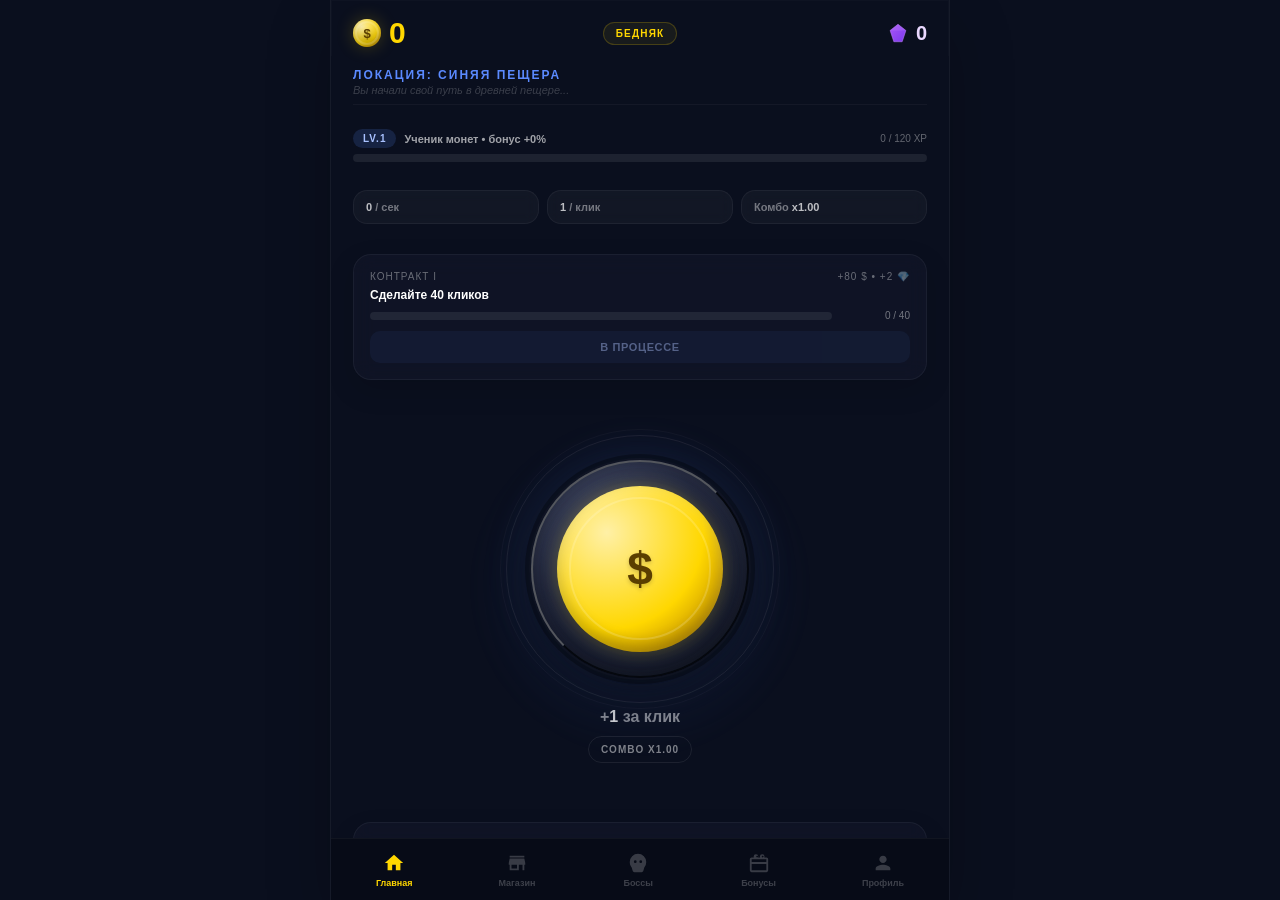
==== commit c73bdaab: "Add files via upload" ====
--- a/index.html
+++ b/index.html
@@ -93,295 +93,6 @@
     .coins-val{font-size:var(--top-number);font-weight:900;color:#ffd700;letter-spacing:-.5px;font-variant-numeric:tabular-nums;line-height:1;white-space:nowrap;max-width:36vw;overflow:hidden;text-overflow:ellipsis}
     .diamond-val{font-size:clamp(16px,4.5vw,20px);font-weight:800;color:#ead8ff;font-variant-numeric:tabular-nums;line-height:1}
     .rank-badge{position:static;justify-self:center;transform:none;padding:5px 12px;border-radius:999px;border:1px solid rgba(255,215,0,.2);background:rgba(255,215,0,.06);font-size:10px;letter-spacing:1.2px;color:#ffd700;font-weight:800;text-transform:uppercase;white-space:nowrap;min-width:0;max-width:40vw;overflow:hidden;text-overflow:ellipsis;text-align:center}
-    /* Complete, bulletproof Day Mode (Light Theme) Overrides! */
-    body.theme-light {
-      background: #f8fafc !important;
-      color: #0f172a !important;
-    }
-    body.theme-light .app {
-      background: #f8fafc !important;
-    }
-    body.theme-light .tab-page {
-      background: #f8fafc !important;
-    }
-    body.theme-light #anixartHeader {
-      background: #ffffff !important;
-      border-bottom: 1px solid rgba(0,0,0,0.08) !important;
-      color: #0f172a !important;
-    }
-    body.theme-light #anixartHeader h2 {
-      background: linear-gradient(135deg, #0f172a, #8A2BE2) !important;
-      -webkit-background-clip: text !important;
-      -webkit-text-fill-color: transparent !important;
-    }
-    body.theme-light #globalResourcesBar {
-      background: #ffffff !important;
-      border-bottom: 1px solid rgba(0,0,0,0.08) !important;
-      color: #0f172a !important;
-    }
-    body.theme-light #bottomAdPanel {
-      background: #ffffff !important;
-      border-top: 1px solid rgba(0,0,0,0.08) !important;
-    }
-    body.theme-light #bottomAdPanel span {
-      color: #64748b !important;
-    }
-    body.theme-light #backToHome {
-      background: #f1f5f9 !important;
-      border: 1px solid rgba(0,0,0,0.06) !important;
-      color: #0f172a !important;
-    }
-    body.theme-light .card,
-    body.theme-light .quest-strip,
-    body.theme-light .bank-card,
-    body.theme-light .ad-card,
-    body.theme-light .profile-card,
-    body.theme-light .shop-item,
-    body.theme-light .collection-card,
-    body.theme-light .boss-card,
-    body.theme-light .role-card,
-    body.theme-light .codex-item-card,
-    body.theme-light .anime-card-item {
-      background: #ffffff !important;
-      border: 1px solid rgba(0,0,0,0.06) !important;
-      color: #0f172a !important;
-      box-shadow: 0 4px 12px rgba(0,0,0,0.03) !important;
-    }
-    body.theme-light .anime-card-title {
-      color: #0f172a !important;
-    }
-    body.theme-light .anime-card-genre {
-      color: #7c3aed !important;
-    }
-    body.theme-light h1,
-    body.theme-light h2,
-    body.theme-light h3,
-    body.theme-light h4,
-    body.theme-light .talent-name,
-    body.theme-light .quest-title,
-    body.theme-light .shop-section-title {
-      color: #0f172a !important;
-    }
-    body.theme-light .nav-label {
-      color: #64748b !important;
-    }
-    body.theme-light .bottom-nav {
-      background: #ffffff !important;
-      border-top: 1px solid rgba(0,0,0,0.08) !important;
-    }
-    body.theme-light .nav-icon-wrap svg {
-      fill: #64748b !important;
-    }
-    body.theme-light .nav-item.active .nav-icon-wrap svg,
-    body.theme-light .nav-item.active .nav-label {
-      fill: #8A2BE2 !important;
-      color: #8A2BE2 !important;
-    }
-    body.theme-light input,
-    body.theme-light select,
-    body.theme-light textarea {
-      background: #f1f5f9 !important;
-      border: 1px solid rgba(0,0,0,0.08) !important;
-      color: #0f172a !important;
-    }
-
-    /* ================= ANIVERSE ANIME PORTAL STYLES ================= */
-    .anime-container {
-      display: grid;
-      grid-template-columns: repeat(2, 1fr);
-      gap: 12px;
-      padding: 10px 14px 40px;
-      box-sizing: border-box;
-      width: 100%;
-      max-width: 500px;
-      margin: 0 auto;
-    }
-    @media (min-width: 480px) {
-      .anime-container {
-        grid-template-columns: repeat(3, 1fr);
-        gap: 14px;
-      }
-    }
-    
-    /* Grid card design */
-    .anime-card-item {
-      background: rgba(255, 255, 255, 0.02);
-      border: 1px solid rgba(255, 255, 255, 0.05);
-      border-radius: 12px;
-      overflow: hidden;
-      cursor: pointer;
-      display: flex;
-      flex-direction: column;
-      position: relative;
-      transition: all 0.25s cubic-bezier(0.4, 0, 0.2, 1);
-      box-sizing: border-box;
-      -webkit-tap-highlight-color: transparent;
-    }
-    .anime-card-item:hover {
-      transform: translateY(-4px);
-      border-color: rgba(168, 85, 247, 0.4);
-      box-shadow: 0 8px 24px rgba(168, 85, 247, 0.2);
-    }
-    .anime-poster-wrap {
-      position: relative;
-      width: 100%;
-      aspect-ratio: 2/3;
-      background: #090a12;
-      overflow: hidden;
-    }
-    .anime-poster {
-      width: 100%;
-      height: 100%;
-      object-fit: cover;
-      display: block;
-      transition: transform 0.3s ease;
-    }
-    .anime-card-item:hover .anime-poster {
-      transform: scale(1.04);
-    }
-    
-    /* Badges */
-    .anime-badge-rating {
-      position: absolute;
-      top: 6px;
-      left: 6px;
-      z-index: 5;
-      font-size: 8px;
-      font-weight: 800;
-      color: #ffd700;
-      background: rgba(0, 0, 0, 0.8);
-      padding: 3px 6px;
-      border-radius: 5px;
-      box-shadow: 0 2px 6px rgba(0,0,0,0.3);
-      backdrop-filter: blur(2px);
-    }
-    .anime-badge-year {
-      position: absolute;
-      top: 6px;
-      right: 6px;
-      z-index: 5;
-      font-size: 8px;
-      font-weight: 800;
-      color: #fff;
-      background: rgba(138, 43, 226, 0.8);
-      padding: 3px 6px;
-      border-radius: 5px;
-      box-shadow: 0 2px 6px rgba(0,0,0,0.3);
-      backdrop-filter: blur(2px);
-    }
-    
-    /* Info area */
-    .anime-card-info {
-      padding: 8px;
-      display: flex;
-      flex-direction: column;
-      gap: 3px;
-      text-align: left;
-      flex: 1;
-      background: rgba(15, 18, 36, 0.3);
-    }
-    .anime-card-title {
-      font-size: 11px;
-      font-weight: 700;
-      color: #fff;
-      margin: 0;
-      line-height: 1.3;
-      display: -webkit-box;
-      -webkit-line-clamp: 2;
-      -webkit-box-orient: vertical;
-      overflow: hidden;
-      text-overflow: ellipsis;
-    }
-    .anime-card-genre {
-      font-size: 9px;
-      color: var(--accent-cyan);
-      font-weight: 700;
-      white-space: nowrap;
-      overflow: hidden;
-      text-overflow: ellipsis;
-    }
-    
-    /* List item design */
-    .anime-list-item {
-      display: flex;
-      gap: 12px;
-      background: rgba(255, 255, 255, 0.02);
-      border: 1px solid rgba(255, 255, 255, 0.05);
-      border-radius: 12px;
-      padding: 10px;
-      margin: 0 auto 8px;
-      cursor: pointer;
-      box-sizing: border-box;
-      transition: all 0.2s ease;
-      align-items: center;
-      max-width: 500px;
-      width: calc(100% - 2 * var(--page-pad));
-      -webkit-tap-highlight-color: transparent;
-    }
-    .anime-list-item:hover {
-      border-color: rgba(168, 85, 247, 0.3);
-      background: rgba(255, 255, 255, 0.04);
-    }
-    .anime-list-poster-wrap {
-      position: relative;
-      width: 64px;
-      height: 96px;
-      border-radius: 8px;
-      overflow: hidden;
-      flex-shrink: 0;
-      background: #090a12;
-    }
-    .anime-list-poster {
-      width: 100%;
-      height: 100%;
-      object-fit: cover;
-      display: block;
-    }
-    .anime-list-info {
-      display: flex;
-      flex-direction: column;
-      gap: 4px;
-      text-align: left;
-      min-width: 0;
-      flex: 1;
-    }
-    .anime-list-title {
-      font-size: 13px;
-      font-weight: 700;
-      color: #fff;
-      margin: 0;
-      line-height: 1.3;
-      overflow: hidden;
-      text-overflow: ellipsis;
-      white-space: nowrap;
-    }
-    .anime-list-genre {
-      font-size: 9px;
-      color: var(--accent-cyan);
-      font-weight: 700;
-      text-transform: uppercase;
-      letter-spacing: 0.3px;
-    }
-    .anime-list-desc {
-      font-size: 10px;
-      color: rgba(255, 255, 255, 0.5);
-      line-height: 1.35;
-      margin: 0;
-      display: -webkit-box;
-      -webkit-line-clamp: 2;
-      -webkit-box-orient: vertical;
-      overflow: hidden;
-    }
-
-    /* Ambient backglow animation */
-    @keyframes ambilightGlow {
-      0%, 100% { box-shadow: 0 4px 15px rgba(168,85,247,0.2), 0 0 12px rgba(138, 43, 226, 0.3); }
-      50% { box-shadow: 0 4px 25px rgba(168,85,247,0.4), 0 0 25px rgba(0, 255, 255, 0.5), 0 0 12px rgba(168, 85, 247, 0.35); }
-    }
-    .ambilight-active {
-      animation: ambilightGlow 6s infinite ease-in-out !important;
-    }
-
     .coin-art{--c1:#fff0a6;--c2:#ffd700;--c3:#9c6400;--mark:#5a3e00;--glow:rgba(255,215,0,.22);position:relative;border-radius:50%;display:flex;align-items:center;justify-content:center;background:radial-gradient(circle at 30% 28%,var(--c1),var(--c2) 58%,var(--c3));box-shadow:inset 0 6px 12px rgba(255,255,255,.15),inset 0 -8px 14px rgba(0,0,0,.22),0 0 18px var(--glow);overflow:hidden}
     .coin-art:before{content:'';position:absolute;top:12%;left:18%;width:42%;height:18%;border-radius:50%;transform:rotate(-18deg);background:radial-gradient(ellipse,rgba(255,255,255,.35),transparent 72%)}
     .coin-art:after{content:'';position:absolute;inset:7%;border-radius:50%;border:2px solid rgba(255,255,255,.16)}
@@ -1020,14 +731,266 @@
         grid-template-columns: 1fr !important;
       }
     }
+    /* ================= ANIVERSE ANIME PORTAL STYLES ================= */
+    .anime-container {
+      display: grid;
+      grid-template-columns: repeat(auto-fill, minmax(180px, 1fr));
+      gap: 16px;
+      padding: 10px var(--page-pad) 40px;
+      box-sizing: border-box;
+      width: 100%;
+      max-width: 900px;
+      margin: 0 auto;
+    }
+    @media (max-width: 600px) {
+      .anime-container {
+        grid-template-columns: repeat(2, 1fr);
+        gap: 12px;
+      }
+    }
+    
+    /* Grid card design */
+    .anime-card-item {
+      background: rgba(22, 28, 45, 0.7);
+      border: 1px solid rgba(255, 255, 255, 0.05);
+      border-radius: 16px;
+      overflow: hidden;
+      cursor: pointer;
+      display: flex;
+      flex-direction: column;
+      position: relative;
+      transition: all 0.28s cubic-bezier(0.4, 0, 0.2, 1);
+      box-sizing: border-box;
+      backdrop-filter: blur(10px);
+      -webkit-tap-highlight-color: transparent;
+    }
+    .anime-card-item:hover {
+      transform: translateY(-8px);
+      border-color: #ffd700;
+      box-shadow: 0 12px 30px rgba(255, 215, 0, 0.3);
+    }
+    .anime-poster-wrap {
+      position: relative;
+      width: 100%;
+      aspect-ratio: 2/3;
+      background: #090a12;
+      overflow: hidden;
+    }
+    .anime-poster {
+      width: 100%;
+      height: 100%;
+      object-fit: cover;
+      display: block;
+      transition: transform 0.4s ease;
+    }
+    .anime-card-item:hover .anime-poster {
+      transform: scale(1.06);
+    }
+    
+    /* Badges */
+    .anime-badge-rating {
+      position: absolute;
+      top: 8px;
+      left: 8px;
+      z-index: 5;
+      font-size: 9px;
+      font-weight: 900;
+      color: #000;
+      background: #ffd700;
+      padding: 3px 8px;
+      border-radius: 6px;
+      box-shadow: 0 2px 8px rgba(0,0,0,0.4);
+      backdrop-filter: blur(4px);
+    }
+    .anime-badge-year {
+      position: absolute;
+      top: 8px;
+      right: 8px;
+      z-index: 5;
+      font-size: 8px;
+      font-weight: 800;
+      color: #fff;
+      background: rgba(138, 43, 226, 0.85);
+      padding: 3px 8px;
+      border-radius: 6px;
+      box-shadow: 0 2px 8px rgba(0,0,0,0.4);
+      backdrop-filter: blur(4px);
+    }
+    .anime-badge-status {
+      position: absolute;
+      bottom: 8px;
+      left: 8px;
+      z-index: 5;
+      font-size: 8px;
+      font-weight: 900;
+      color: #fff;
+      padding: 2px 6px;
+      border-radius: 4px;
+      box-shadow: 0 2px 6px rgba(0,0,0,0.3);
+      text-transform: uppercase;
+      letter-spacing: 0.3px;
+    }
+    .anime-badge-status.ongoing { background: rgba(16, 185, 129, 0.95); }
+    .anime-badge-status.completed { background: rgba(59, 130, 246, 0.95); }
+    .anime-badge-status.announced { background: rgba(249, 115, 22, 0.95); }
+
+    /* Favorites button top right of poster */
+    .anime-btn-fav-card {
+      position: absolute;
+      bottom: 8px;
+      right: 8px;
+      z-index: 6;
+      width: 28px;
+      height: 28px;
+      border-radius: 50%;
+      background: rgba(0,0,0,0.65);
+      border: 1px solid rgba(255,255,255,0.1);
+      color: #ff6b6b;
+      display: flex;
+      align-items: center;
+      justify-content: center;
+      font-size: 13px;
+      cursor: pointer;
+      transition: all 0.2s;
+    }
+    .anime-btn-fav-card:hover {
+      transform: scale(1.1);
+      background: rgba(255,255,255,0.15);
+    }
+    
+    /* Info area */
+    .anime-card-info {
+      padding: 10px 12px 12px;
+      display: flex;
+      flex-direction: column;
+      gap: 4px;
+      text-align: left;
+      flex: 1;
+      background: rgba(15, 18, 36, 0.45);
+    }
+    .anime-card-title {
+      font-size: 13px;
+      font-weight: 900;
+      color: #fff;
+      margin: 0;
+      line-height: 1.35;
+      display: -webkit-box;
+      -webkit-line-clamp: 2;
+      -webkit-box-orient: vertical;
+      overflow: hidden;
+      text-overflow: ellipsis;
+    }
+    .anime-card-genre {
+      font-size: 10px;
+      color: var(--accent-cyan);
+      font-weight: 700;
+      white-space: nowrap;
+      overflow: hidden;
+      text-overflow: ellipsis;
+    }
+    
+    /* List item design */
+    .anime-list-item {
+      display: flex;
+      gap: 14px;
+      background: rgba(22, 28, 45, 0.7);
+      border: 1px solid rgba(255, 255, 255, 0.05);
+      border-radius: 16px;
+      padding: 12px;
+      margin: 0 auto 8px;
+      cursor: pointer;
+      box-sizing: border-box;
+      transition: all 0.2s ease;
+      align-items: center;
+      max-width: 900px;
+      width: calc(100% - 2 * var(--page-pad));
+      -webkit-tap-highlight-color: transparent;
+    }
+    .anime-list-item:hover {
+      border-color: #ffd700;
+      background: rgba(255, 255, 255, 0.04);
+      transform: translateY(-2px);
+    }
+    .anime-list-poster-wrap {
+      position: relative;
+      width: 72px;
+      height: 108px;
+      border-radius: 10px;
+      overflow: hidden;
+      flex-shrink: 0;
+      background: #090a12;
+    }
+    .anime-list-poster {
+      width: 100%;
+      height: 100%;
+      object-fit: cover;
+      display: block;
+    }
+    .anime-list-info {
+      display: flex;
+      flex-direction: column;
+      gap: 5px;
+      text-align: left;
+      min-width: 0;
+      flex: 1;
+    }
+    .anime-list-title {
+      font-size: 14px;
+      font-weight: 800;
+      color: #fff;
+      margin: 0;
+      line-height: 1.3;
+      overflow: hidden;
+      text-overflow: ellipsis;
+      white-space: nowrap;
+    }
+    .anime-list-genre {
+      font-size: 10px;
+      color: var(--accent-cyan);
+      font-weight: 700;
+      text-transform: uppercase;
+      letter-spacing: 0.3px;
+    }
+    .anime-list-desc {
+      font-size: 11px;
+      color: rgba(255, 255, 255, 0.5);
+      line-height: 1.4;
+      margin: 0;
+      display: -webkit-box;
+      -webkit-line-clamp: 2;
+      -webkit-box-orient: vertical;
+      overflow: hidden;
+    }
+
+    /* Sub tabs style */
+    .filter-chip {
+      background: rgba(255,255,255,0.03);
+      border: 1px solid rgba(255,255,255,0.08);
+      border-radius: 20px;
+      color: rgba(255,255,255,0.7);
+      padding: 6px 14px;
+      font-size: 11px;
+      font-weight: bold;
+      cursor: pointer;
+      white-space: nowrap;
+      transition: all 0.2s;
+    }
+    .filter-chip.active {
+      background: #ffd700;
+      color: #000;
+      border-color: #ffd700;
+      box-shadow: 0 0 10px rgba(255, 215, 0, 0.3);
+    }
+
+    /* Ambient backglow animation */
+    @keyframes ambilightGlow {
+      0%, 100% { box-shadow: 0 4px 15px rgba(168,85,247,0.2), 0 0 12px rgba(138, 43, 226, 0.3); }
+      50% { box-shadow: 0 4px 25px rgba(168,85,247,0.4), 0 0 25px rgba(0, 255, 255, 0.5), 0 0 12px rgba(168, 85, 247, 0.35); }
+    }
+    .ambilight-active {
+      animation: ambilightGlow 6s infinite ease-in-out !important;
+    }
   </style>
-  <!-- Telegram Browser Auth Callback -->
-  <script type="text/javascript">
-    function onTelegramAuth(user) {
-      localStorage.setItem("tg_auth_user", JSON.stringify(user));
-      window.location.reload();
-    }
-  </script>
   <!-- Bypass Shikimori Hotlink Protection completely on all browsers -->
   <meta name="referrer" content="no-referrer">
   <!-- Stable VideoJS v8.6.1 Player CDN & Styles -->
@@ -1036,165 +999,6 @@
   <script async src="https://ad.mail.ru/static/ads-async.js"></script>
 </head>
 <body class="theme-default">
-  <!-- Unified Welcoming/Login Overlay (Visible only to guests outside Telegram) -->
-  <div id="guestWelcomeOverlay" style="position: fixed; inset: 0; background: var(--bg-primary); z-index: 999999; display: flex; flex-direction: column; align-items: center; justify-content: flex-start; padding: 24px; overflow-y: auto; -webkit-overflow-scrolling: touch; overscroll-behavior: contain; text-align: center; box-sizing: border-box; animation: fadeIn 0.4s ease;">
-    <!-- Cosmic animated particles background -->
-    <div class="cosmic-bg" id="particles"></div>
-    
-    <!-- Top Header / Logo -->
-    <header class="header" style="background: transparent; border-bottom: none; box-shadow: none; margin-top: 30px; margin-bottom: 20px; z-index: 2; width: 100%;">
-      <div class="header-content" style="display: flex; flex-direction: column; align-items: center; justify-content: center; gap: 8px;">
-        <h1 class="logo" style="font-size: 38px; font-weight: 900; background: linear-gradient(135deg, var(--accent-purple), var(--accent-cyan)); -webkit-background-clip: text; -webkit-text-fill-color: transparent; text-transform: uppercase; letter-spacing: 2px;">ANIVERSE</h1>
-        <p class="tagline" style="font-size: 11px; color: var(--text-muted); text-transform: uppercase; letter-spacing: 1.5px; font-weight: bold;">Мультимедийный Игровой Портал</p>
-        <div class="online-counter" id="online-counter" style="margin-top: 15px; background: linear-gradient(135deg, var(--accent-red), #ff6b35); padding: 6px 14px; border-radius: 20px; font-weight: 700; font-size: 11px; color: #fff; box-shadow: 0 4px 15px rgba(255, 69, 0, 0.35);">
-          🔥 Сейчас онлайн: загрузка...
-        </div>
-      </div>
-    </header>
-
-    <!-- Cards Container (Beautiful Split Cards responsive layout!) -->
-    <div class="welcome-cards-container" style="display: flex; flex-direction: column; gap: 16px; width: 100%; max-width: 500px; z-index: 2; margin-bottom: 40px; position:relative;">
-      <!-- Карточка кинотеатра -->
-      <div class="section-card cinema" id="cardCinema" style="margin-bottom: 8px; border: 1px solid rgba(255, 107, 107, 0.3); box-shadow: 0 0 15px rgba(255, 107, 107, 0.15); background: var(--bg-card); border-radius: var(--radius); padding: 24px; text-align: center;">
-        <span class="section-icon" style="font-size:32px; margin-bottom:8px; display:block;">🍿</span>
-        <h2 class="section-title" style="font-size: 16px; font-weight: 800; margin-bottom: 8px; color: #fff;">Онлайн-Кинотеатр</h2>
-        <p class="section-desc" style="color: var(--text-secondary); font-size: 11px; line-height: 1.5; margin-bottom: 16px;">
-          Смотрите тысячи популярных аниме и фильмов в Full HD качестве с выбором серверов совершенно бесплатно и без регистрации!
-        </p>
-        <button id="btnEnterCinema" type="button" class="btn btn-cinema" style="width: 100%; padding: 12px; border: none; border-radius: 12px; font-size: 12px; font-weight: 700; text-transform: uppercase; cursor: pointer; background: linear-gradient(135deg, #ff6b6b, #feca57); color: white;">
-          🍿 Смотреть Аниме
-        </button>
-      </div>
-
-      <!-- Карточка игры -->
-      <div class="section-card game" id="cardGame" style="border: 1px solid rgba(168, 85, 247, 0.3); box-shadow: 0 0 15px rgba(168, 85, 247, 0.15); background: var(--bg-card); border-radius: var(--radius); padding: 24px; text-align: center;">
-        <span class="section-icon" style="font-size:32px; margin-bottom:8px; display:block;">🎮</span>
-        <h2 class="section-title" style="font-size: 16px; font-weight: 800; margin-bottom: 8px; color: #fff;">Кликер Империи</h2>
-        <p class="section-desc" style="color: var(--text-secondary); font-size: 11px; line-height: 1.5; margin-bottom: 16px;">
-          Развивайте свою золотую империю, соревнуйтесь в таблице лидеров с реальными игроками и покупайте редких питомцев!
-        </p>
-        <button id="btnEnterGame" type="button" class="btn btn-game" style="width: 100%; padding: 12px; border: none; border-radius: 12px; font-size: 12px; font-weight: 700; text-transform: uppercase; cursor: pointer; background: linear-gradient(135deg, var(--accent-purple), #6a0dad); color: white;">
-          🎮 Запустить Игру
-        </button>
-      </div>
-    </div>
-
-  </div>
-
-  <!-- Anixart-style Header for AniVerse -->
-  <header id="anixartHeader" style="width: 100%; max-width: 560px; height: 56px; background: rgba(18, 22, 40, 0.95); border-bottom: 1px solid rgba(255,255,255,0.06); display: none; align-items: center; justify-content: space-between; padding: 0 16px; position: sticky; top: 0; z-index: 9999; box-sizing: border-box; backdrop-filter: blur(8px); margin: 0 auto; flex-shrink:0;">
-    <div style="display:flex; align-items:center; gap:10px;">
-      <!-- Hamburger filter toggle -->
-      <button id="btnToggleFilters" type="button" style="background:transparent; border:none; cursor:pointer; color:#fff; display:flex; align-items:center;">
-        <svg viewBox="0 0 24 24" width="22" height="22" fill="currentColor"><path d="M3 18h18v-2H3v2zm0-5h18v-2H3v2zm0-7v2h18V6H3z"></path></svg>
-      </button>
-      <h2 style="font-size:16px; font-weight:900; letter-spacing:1px; margin:0; text-transform:uppercase; background:linear-gradient(135deg, #fff, #c084fc); -webkit-background-clip:text; -webkit-text-fill-color:transparent;">AniVerse</h2>
-    </div>
-    
-    <div style="flex:1; max-width:200px; margin:0 10px;">
-      <input type="text" id="animeSearchInput" placeholder="Поиск аниме..." style="padding: 6px 12px; font-size:11px; border-radius:14px; background:rgba(0,0,0,0.2); border:1px solid rgba(255,255,255,0.05); color:#fff; width:100%; outline:none;">
-    </div>
-
-    <div style="display:flex; align-items:center; gap:10px;">
-      <!-- Layout Switcher Button (Grid/List toggle) -->
-      <button onclick="window.toggleAnimeLayout()" type="button" style="background:transparent; border:none; cursor:pointer; color:#fff; display:flex; align-items:center; justify-content:center; width:36px; height:36px; -webkit-tap-highlight-color: transparent;" title="Переключить вид">
-        <span id="layoutToggleIcon" style="font-size:16px;">📜</span>
-      </button>
-
-      <!-- Theme Switcher button -->
-      <button id="btnThemeToggle" type="button" style="background:transparent; border:none; cursor:pointer; color:#ffd700; display:flex;">
-        <span id="themeToggleIcon" style="font-size:16px;">🌙</span>
-      </button>
-    </div>
-  </header>
-
-  <div class="app" style="padding-top: 0 !important; max-width: 560px; margin: 0 auto; min-height: 100vh;">
-    
-    <!-- ================= VIEW 1: ANIME PORTAL VIEW ================= -->
-    <div id="anime-portal-view" style="display: none; flex-direction: column; width: 100%; flex: 1;">
-      <!-- Advanced Dropdown Filter Bar (Anixart style) -->
-      <div id="anixartFilterDropdown" style="display:none; padding: 14px var(--page-pad); background:rgba(18,22,40,0.95); border-bottom:1px solid rgba(255,255,255,0.06); box-shadow: 0 8px 24px rgba(0,0,0,0.35);">
-        <div style="display:grid; grid-template-columns:1fr 1fr; gap:12px; text-align:left;">
-          <div>
-            <label style="font-size:9px; font-weight:900; color:var(--text-muted); display:block; margin-bottom:4px; text-transform:uppercase; letter-spacing:0.5px;">Фильтр Жанров</label>
-            <select id="filterGenre" style="width:100%; background:#101424; border:1px solid rgba(255,255,255,0.08); border-radius:8px; padding:6px; color:#fff; font-size:11px; outline:none;">
-              <option value="all">Все жанры</option>
-              <option value="Экшен">Экшен</option>
-              <option value="Фэнтези">Фэнтези</option>
-              <option value="Приключения">Приключения</option>
-              <option value="Комедия">Комедия</option>
-              <option value="Детектив">Детектив</option>
-              <option value="Драма">Драма</option>
-              <option value="Сёнен">Сёнен</option>
-            </select>
-          </div>
-          <div>
-            <label style="font-size:9px; font-weight:900; color:var(--text-muted); display:block; margin-bottom:4px; text-transform:uppercase; letter-spacing:0.5px;">Год выпуска</label>
-            <select id="filterYear" style="width:100%; background:#101424; border:1px solid rgba(255,255,255,0.08); border-radius:8px; padding:6px; color:#fff; font-size:11px; outline:none;">
-              <option value="all">Все годы</option>
-              <option value="2024">2024</option>
-              <option value="2023">2023</option>
-              <option value="2022">2022</option>
-              <option value="2020">2020</option>
-              <option value="2019">2019</option>
-              <option value="2017">2017</option>
-              <option value="2013">2013</option>
-              <option value="2004">2004</option>
-              <option value="1999">1999</option>
-            </select>
-          </div>
-        </div>
-      </div>
-
-      <!-- Colossal Cinema Header & Sub-Navigation -->
-      <div style="padding: 10px var(--page-pad) 2px; flex-shrink: 0; z-index: 10;">
-        <div style="display: flex; gap: 6px; justify-content: space-between; align-items: center; max-width: 500px; margin: 0 auto;">
-          <div style="display: flex; gap: 4px; background: rgba(255,255,255,0.03); border: 1px solid rgba(255,255,255,0.06); border-radius: 10px; padding: 3px;">
-            <button onclick="switchCinemaSubTab('catalog')" id="cinemaTab-catalog" type="button" style="background: var(--accent-purple); color: #fff; border: none; border-radius: 6px; font-size: 10px; font-weight: bold; padding: 5px 10px; cursor: pointer; transition: all 0.2s;">🍿 Каталог</button>
-            <button onclick="switchCinemaSubTab('schedule')" id="cinemaTab-schedule" type="button" style="background: transparent; color: rgba(255,255,255,0.6); border: none; border-radius: 6px; font-size: 10px; font-weight: bold; padding: 5px 10px; cursor: pointer; transition: all 0.2s;">📅 Расписание</button>
-            <button onclick="switchCinemaSubTab('favorites')" id="cinemaTab-favorites" type="button" style="background: transparent; color: rgba(255,255,255,0.6); border: none; border-radius: 6px; font-size: 10px; font-weight: bold; padding: 5px 10px; cursor: pointer; transition: all 0.2s;">⭐️ Избранное</button>
-          </div>
-          
-          <button onclick="rollRandomAnime()" type="button" class="btn-action" style="margin: 0; padding: 6px 10px; font-size: 10px; background: linear-gradient(135deg, #a855f7, #ec4899); border-radius: 8px; box-shadow: 0 4px 12px rgba(168,85,247,0.3); border: none; font-weight: bold; width: auto; -webkit-tap-highlight-color: transparent;">
-            🎰 Случайное
-          </button>
-        </div>
-      </div>
-
-      <!-- 1. Catalog View (Grid) -->
-      <div id="cinemaContent-catalog" class="cinema-subpage" style="width:100%;">
-        <div class="anime-container" id="animeGrid"></div>
-      </div>
-
-      <!-- 2. Interactive Release Schedule View -->
-      <div id="cinemaContent-schedule" class="cinema-subpage" style="display: none; padding: 0 var(--page-pad) 40px; width:100%; max-width:500px; margin: 0 auto;">
-        <div style="display: flex; flex-direction: column; gap: 10px; text-align: left;" id="cinemaScheduleList"></div>
-      </div>
-
-      <!-- 3. Favorites / Watchlist View -->
-      <div id="cinemaContent-favorites" class="cinema-subpage" style="display: none; padding: 0 var(--page-pad) 40px; width:100%;">
-        <div class="anime-container" id="favoritesGrid"></div>
-      </div>
-
-      <!-- Premium Mail.ru Responsive 950x300 Advertising Banner -->
-      <div class="mailru-ad-wrapper" style="width: 95%; max-width: 500px; margin: 20px auto 40px; overflow: hidden; border-radius: 12px; border: 1px solid rgba(255,255,255,0.05); background: rgba(8,12,24,0.3); display: flex; flex-direction: column; align-items: center; box-sizing: border-box; padding: 12px; margin-left: auto; margin-right: auto;">
-        <span style="font-size: 8px; color: var(--text-muted); text-transform: uppercase; font-weight: bold; letter-spacing: 0.5px; margin-bottom: 8px; display: block;">СПОНСОР • РЕКЛАМА MAIL.RU</span>
-        <div style="overflow-x: auto; width: 100%; text-align: center; -webkit-overflow-scrolling: touch; padding: 4px; box-sizing: border-box;">
-          <ins class="mrg-tag" 
-               style="display:inline-block;width:950px;height:300px" 
-               data-ad-client="ad-2027131"
-               data-ad-slot="2027131">
-          </ins>
-          <script>
-              (window.MRGtag = window.MRGtag || []).push({});
-          </script>
-        </div>
-      </div>
-    </div>
-
-    <!-- ================= VIEW 2: GAME PORTAL VIEW ================= -->
-    <div id="game-portal-view" style="display: none; flex-direction: column; width: 100%; flex: 1;">
-      <div class="top-bar">
   <div class="frenzy-overlay" id="frenzyOverlay"></div>
   <div class="frenzy-timer-bar" id="frenzyTimerBar">
     <span>⚡ Золотая лихорадка x5!</span>
@@ -1817,22 +1621,8 @@
       <div class="nav-item" data-page="bonus"><div class="nav-icon-wrap"><svg viewBox="0 0 24 24"><path d="M20 6h-2.18c.11-.31.18-.65.18-1a2.5 2.5 0 0 0-5-0c0 .35.07.69.18 1H11c.11-.31.18-.65.18-1a2.5 2.5 0 0 0-5-0c0 .35.07.69.18 1H4c-1.11 0-2 .89-2 2v12c0 1.11.89 2 2 2h16c1.11 0 2-.89 2-2V8c0-1.11-.89-2-2-2zm-5-1c0-.55.45-1 1-1s1 .45 1 1-.45 1-1 1-1-.45-1-1zm-6 0c0-.55.45-1 1-1s1 .45 1 1-.45 1-1 1-1-.45-1-1zM4 8h16v3H4V8zm0 12v-7h16v7H4z"></path></svg></div><span class="nav-label">Бонусы<span id="bonusNavDot" style="color:#ffd700; margin-left:3px; display:none; font-size:10px;">\u25cf</span></span></div>
       <div class="nav-item" data-page="profile"><div class="nav-icon-wrap"><svg viewBox="0 0 24 24"><path d="M12 12c2.21 0 4-1.79 4-4s-1.79-4-4-4-4 1.79-4 4 1.79 4 4 4zm0 2c-2.67 0-8 1.34-8 4v2h16v-2c0-2.66-5.33-4-8-4z"></path></svg></div><span class="nav-label">Профиль</span></div>
     </nav>
-    
-    <!-- Permanent Static Bottom Banner Panel (320x50 Mobile Format) -->
-    <div id="bottomAdPanel" style="position:fixed; bottom:0; left:50%; transform:translateX(-50%); width:100%; max-width:560px; height:50px; background:#000; z-index:1000; display:flex; align-items:center; justify-content:center; overflow:hidden; border-top:1px solid rgba(255,255,255,0.06);">
-      <!-- Mail.ru 320x50 Mobile Banner (Completely replaced Adsterra!) -->
-      <ins class="mrg-tag" 
-           style="display:inline-block;width:320px;height:50px" 
-           data-ad-client="ad-2027135"
-           data-ad-slot="2027135">
-      </ins>
-      <script>
-          (window.MRGtag = window.MRGtag || []).push({});
-      </script>
-    </div>
-
-    </div><!-- /#game-portal-view -->
-  </div><!-- /.app -->
+
+  </div>
 
   <div class="modal-overlay" id="chestModal">
     <div class="modal-box">
@@ -6721,871 +6511,7 @@
 
       function hideLoading() { el.loadingScreen.classList.add('hidden'); }
 
-      // ================= ANIVERSE ANIME PORTAL CONTROLLER =================
-      const ANIME_DB = [
-        { id: '1', title: 'Магическая битва 2 (Трейлер)', year: 2023, genre: 'Экшен, Сёнен, Фэнтези', rating: '9.6', poster: 'https://image.mux.com/BV3YZtogl89mg9VcNBhhnHm02Y34zI1nlMuMQfAbl3dM/thumbnail.webp', description: 'Второй сезон Магической битвы, рассказывающий о трагических событиях в Сибуе и прошлом Сатору Годзё. Нажмите, чтобы запустить флагманский анимированный трейлер в нашем премиум-плеере!', kinoboxId: '51009', videoUrl: 'https://vjs.zencdn.net/v/oceans.mp4' },
-        { id: '2', title: 'Ван-Пис', year: 1999, genre: 'Приключения, Комедия, Сёнен', rating: '9.6', poster: 'https://shikimori.one/system/animes/original/21.jpg', description: 'Манки Д. Луффи отправляется в плавание, чтобы собрать команду и найти легендарное сокровище Ван-Пис.', kinoboxId: '21' },
-        { id: '3', title: 'Блич', year: 2004, genre: 'Экшен, Сёнен, Мистика', rating: '9.5', poster: 'https://shikimori.one/system/animes/original/269.jpg', description: 'Ичего Куросаки случайно получает силу Синигами и вступает в борьбу со злыми духами — Пустыми.', kinoboxId: '269' },
-        { id: '4', title: 'Монолог фармацевта', year: 2023, genre: 'Драма, Детектив, Исторический', rating: '9.8', poster: 'https://shikimori.one/system/animes/original/54492.jpg', description: 'Маомао, похищенная и проданная в императорский дворец, использует свои знания фармацевтики, чтобы расследовать интриги.', kinoboxId: '54492' },
-        { id: '5', title: 'Чёрный клевер', year: 2017, genre: 'Сёнен, Экшен, Фэнтези', rating: '9.6', poster: 'https://shikimori.one/system/animes/original/34572.jpg', description: 'Аста и Юно, два сироты в мире магии, соревнуются за звание Короля Магов.', kinoboxId: '34572' },
-        { id: '6', title: 'Магическая битва 1', year: 2020, genre: 'Экшен, Сёнен, Мистика', rating: '9.5', poster: 'https://shikimori.one/system/animes/original/40748.jpg', description: 'Итадори Юдзи поглощает палец могущественного проклятия Сукуны и вступает в мир шаманов.', kinoboxId: '40748' },
-        { id: '7', title: 'Истребитель демонов', year: 2019, genre: 'Экшен, Сёнен, Исторический', rating: '9.5', poster: 'https://shikimori.one/system/animes/original/38000.jpg', description: 'Тандзиро Камадо становится истребителем демонов, чтобы спасти свою сестру Нэдзуко, обращённую в демона.', kinoboxId: '38000' },
-        { id: '8', title: 'Атака титанов 4', year: 2020, genre: 'Экшен, Драма, Фэнтези, Сёнен', rating: '9.9', poster: 'https://shikimori.one/system/animes/original/40028.jpg', description: 'Финальный сезон противостояния человечества и титанов, раскрывающий зловещие тайны мира за стенами.', kinoboxId: '40028' },
-        { id: '9', title: 'Наруто: Ураганные хроники', year: 2007, genre: 'Экшен, Комедия, Сёнен', rating: '9.7', poster: 'https://shikimori.one/system/animes/original/1735.jpg', description: 'Повзрослевший Наруто Удзумаки возвращается в Деревню Скрытого Листа после долгих тренировок с Джирайей.', kinoboxId: '1735' },
-        { id: '10', title: 'Человек-бензопила', year: 2022, genre: 'Экшен, Сёнен, Драма', rating: '9.6', poster: 'https://shikimori.one/system/animes/original/44511.jpg', description: 'Дэндзи, бедный парень, сливается со своим питомцем-демоном Почитой и становится Человеком-бензопилой.', kinoboxId: '44511' },
-        { id: '11', title: 'Поднятие уровня в одиночку', year: 2024, genre: 'Экшен, Приключения, Фэнтези', rating: '9.7', poster: 'https://shikimori.one/system/animes/original/52299.jpg', description: 'Слабейший охотник человечества Сон Джин-у получает уникальную возможность прокачивать свои силы.', kinoboxId: '52299' },
-        { id: '12', title: 'Кагуя: В любви как на войне', year: 2019, genre: 'Комедия, Романтика, Школа', rating: '9.5', poster: 'https://shikimori.one/system/animes/original/37999.jpg', description: 'Два гения студенческого совета ведут изощрённую психологическую войну, чтобы заставить друг друга признаться в любви первым.', kinoboxId: '37999' }
-      ];
-
-      let currentViewMode = 'anime'; // 'anime' | 'game'
-      let currentThemeMode = 'dark'; // 'dark' | 'light'
-      let currentAnimeLayout = 'grid'; // 'grid' | 'list'
-
-      window.toggleAnimeLayout = function() {
-        currentAnimeLayout = currentAnimeLayout === 'grid' ? 'list' : 'grid';
-        const icon = document.getElementById('layoutToggleIcon');
-        if (icon) {
-          icon.textContent = currentAnimeLayout === 'grid' ? '📜' : '📱';
-        }
-        
-        // Re-render based on active tab
-        if (currentCinemaSubTab === 'catalog') {
-          renderAnimeGrid();
-        } else if (currentCinemaSubTab === 'favorites') {
-          renderFavoritesGrid();
-        }
-        triggerHaptic('light');
-      };
-
-      // === REAL-TIME ONLINE COUNTER ===
-      const OnlineCounter = {
-        userId: null,
-        pingInterval: null,
-        
-        init() {
-          this.userId = localStorage.getItem('aniverse_uid') || 
-                        'user_' + Math.random().toString(36).substr(2, 9);
-          localStorage.setItem('aniverse_uid', this.userId);
-          
-          this.pingServer();
-          this.pingInterval = setInterval(() => this.pingServer(), 15000);
-          
-          this.updateOnlineCount();
-          setInterval(() => this.updateOnlineCount(), 30000);
-        },
-        
-        pingServer() {
-          fetch('/api/online/ping', {
-            method: 'POST',
-            headers: {'Content-Type': 'application/json'},
-            body: JSON.stringify({userId: this.userId})
-          }).catch(() => {});
-        },
-        
-        async updateOnlineCount() {
-          try {
-            const response = await fetch('/api/online/count');
-            const data = await response.json();
-            const count = data.count || 1;
-            
-            const onlineElement = document.getElementById('online-counter');
-            if (onlineElement) {
-              const decl = this.getDeclension(count);
-              onlineElement.textContent = `🔥 Сейчас онлайн: ${count} ${decl}`;
-            }
-          } catch(e) {
-            console.warn('Online counter error:', e);
-          }
-        },
-
-        getDeclension(num) {
-          const lastDigit = num % 10;
-          const lastTwoDigits = num % 100;
-          if (lastTwoDigits >= 11 && lastTwoDigits <= 19) return 'игроков';
-          if (lastDigit === 1) return 'игрок';
-          if (lastDigit >= 2 && lastDigit <= 4) return 'игрока';
-          return 'игроков';
-        }
-      };
-
-      window.goBackToWelcome = function() {
-        const overlay = document.getElementById('guestWelcomeOverlay');
-        if (overlay) overlay.style.display = 'flex';
-        document.getElementById('anixartHeader').style.display = 'none';
-        document.getElementById('anime-portal-view').style.display = 'none';
-        document.getElementById('game-portal-view').style.display = 'none';
-      };
-
-      // === COLOSSAL CINEMA UPGRADES & GAMIFICATION ===
-      let currentCinemaSubTab = 'catalog';
-      let currentAnimeId = null;
-      let theaterModeActive = false;
-
-      window.switchCinemaSubTab = function(tabName) {
-        currentCinemaSubTab = tabName;
-        
-        ['catalog', 'schedule', 'favorites'].forEach(t => {
-          const btn = document.getElementById('cinemaTab-' + t);
-          const block = document.getElementById('cinemaContent-' + t);
-          if (btn) {
-            if (t === tabName) {
-              btn.style.background = 'var(--accent-purple)';
-              btn.style.color = '#fff';
-            } else {
-              btn.style.background = 'transparent';
-              btn.style.color = 'rgba(255,255,255,0.6)';
-            }
-          }
-          if (block) {
-            block.style.display = (t === tabName) ? 'block' : 'none';
-          }
-        });
-
-        if (tabName === 'favorites') {
-          renderFavoritesGrid();
-        } else if (tabName === 'schedule') {
-          renderAnimeSchedule();
-        } else if (tabName === 'catalog') {
-          renderAnimeGrid();
-        }
-        triggerHaptic('light');
-      };
-
-      window.renderAnimeSchedule = function() {
-        const scheduleContainer = document.getElementById('cinemaScheduleList');
-        if (!scheduleContainer) return;
-
-        const days = [
-          { name: 'Понедельник', key: 'Mon', items: ['Магическая битва 2', 'Монолог фармацевта'] },
-          { name: 'Вторник', key: 'Tue', items: ['Ван-Пис', 'Блич'] },
-          { name: 'Среда', key: 'Wed', items: ['Истребитель демонов', 'Поднятие уровня в одиночку'] },
-          { name: 'Четверг', key: 'Thu', items: ['Человек-бензопила', 'Кагуя: В любви как на войне'] },
-          { name: 'Пятница', key: 'Fri', items: ['Чёрный клевер', 'Наруто: Ураганные хроники'] },
-          { name: 'Суббота', key: 'Sat', items: ['Магическая битва 1', 'Атака титанов 4'] },
-          { name: 'Воскресенье', key: 'Sun', items: ['Релизы и Спецвыпуски недели', 'Новые аниме OVA'] }
-        ];
-
-        const todayDayIndex = new Date().getDay(); 
-        const adjustedTodayIndex = todayDayIndex === 0 ? 6 : todayDayIndex - 1; 
-
-        scheduleContainer.innerHTML = '';
-        days.forEach((day, index) => {
-          const isToday = index === adjustedTodayIndex;
-          const dayCard = document.createElement('div');
-          dayCard.style.cssText = `
-            padding: 12px; 
-            background: ${isToday ? 'linear-gradient(135deg, rgba(168,85,247,0.12), rgba(6,182,212,0.12))' : 'rgba(255,255,255,0.02)'}; 
-            border: 1px solid ${isToday ? 'rgba(168,85,247,0.35)' : 'rgba(255,255,255,0.04)'}; 
-            border-radius: 12px; 
-            box-shadow: ${isToday ? '0 4px 15px rgba(168,85,247,0.15)' : 'none'};
-            transition: all 0.2s ease;
-          `;
-
-          const titlesHtml = day.items.map(title => {
-            const animeObj = ANIME_DB.find(a => a.title.includes(title));
-            if (animeObj) {
-              return `<span onclick="openAnimePlayerByTitle('${title}')" style="display:inline-block; font-size:11px; background: rgba(255,255,255,0.03); border: 1px solid rgba(255,255,255,0.07); border-radius: 6px; padding: 4px 8px; color: #00FFFF; cursor: pointer; margin-right: 6px; margin-top: 6px;">${title} 🍿</span>`;
-            } else {
-              return `<span style="display:inline-block; font-size:11px; background: rgba(255,255,255,0.03); border: 1px solid rgba(255,255,255,0.03); border-radius: 6px; padding: 4px 8px; color: rgba(255,255,255,0.4); margin-right: 6px; margin-top: 6px;">${title}</span>`;
-            }
-          }).join('');
-
-          dayCard.innerHTML = `
-            <div style="display:flex; justify-content:space-between; align-items:center;">
-              <strong style="font-size:11px; color: ${isToday ? '#ffd700' : '#fff'};">${day.name}</strong>
-              ${isToday ? '<span class="schedule-live-badge" style="font-size:7px; font-weight:900; background:#ff4d4d; color:white; padding:1px 5px; border-radius:999px; animation: pulseGlow 1.5s infinite; text-transform:uppercase;">СЕГОДНЯ</span>' : ''}
-            </div>
-            <div style="display:flex; flex-wrap:wrap; margin-top: 4px;">
-              ${titlesHtml}
-            </div>
-          `;
-          scheduleContainer.appendChild(dayCard);
-        });
-      };
-
-      window.openAnimePlayerByTitle = function(title) {
-        const item = ANIME_DB.find(a => a.title.includes(title));
-        if (item) openAnimePlayer(item);
-      };
-
-      window.rollRandomAnime = function() {
-        if (!ANIME_DB.length) return;
-        triggerHaptic('heavy');
-        const randomBtn = document.querySelector('button[onclick="rollRandomAnime()"]');
-        if (randomBtn) {
-          const origText = randomBtn.innerHTML;
-          randomBtn.innerHTML = '🎰 Выбираем...';
-          randomBtn.disabled = true;
-          let count = 0;
-          const interval = setInterval(() => {
-            const idx = Math.floor(Math.random() * ANIME_DB.length);
-            const notice = document.getElementById('adNotice');
-            if (notice) {
-              notice.textContent = `🎲 Как насчёт: ${ANIME_DB[idx].title}?`;
-              notice.style.display = 'block';
-            }
-            count++;
-            if (count > 8) {
-              clearInterval(interval);
-              randomBtn.innerHTML = origText;
-              randomBtn.disabled = false;
-              const finalIdx = Math.floor(Math.random() * ANIME_DB.length);
-              openAnimePlayer(ANIME_DB[finalIdx]);
-              showToast(`🎰 Выпало: ${ANIME_DB[finalIdx].title}!`);
-            }
-          }, 120);
-        }
-      };
-
-      window.toggleAnimeFavorite = function() {
-        if (!currentAnimeId) return;
-        let favs = JSON.parse(localStorage.getItem('aniverse_favorites') || '[]');
-        const idx = favs.indexOf(currentAnimeId);
-        if (idx > -1) {
-          favs.splice(idx, 1);
-          showToast('❌ Удалено из избранного');
-        } else {
-          favs.push(currentAnimeId);
-          showToast('⭐️ Добавлено в избранное!');
-        }
-        localStorage.setItem('aniverse_favorites', JSON.stringify(favs));
-        updateFavoriteButtonState();
-        triggerHaptic('medium');
-        if (currentCinemaSubTab === 'favorites') renderFavoritesGrid();
-      };
-
-      window.updateFavoriteButtonState = function() {
-        const btn = document.getElementById('btnToggleFavorite');
-        if (!btn || !currentAnimeId) return;
-        const favs = JSON.parse(localStorage.getItem('aniverse_favorites') || '[]');
-        if (favs.includes(currentAnimeId)) {
-          btn.innerHTML = '⭐️ В избранном';
-          btn.style.background = 'rgba(234, 179, 8, 0.15)';
-          btn.style.borderColor = '#eab308';
-          btn.style.color = '#eab308';
-        } else {
-          btn.innerHTML = '☆ В избранное';
-          btn.style.background = 'rgba(255,255,255,0.03)';
-          btn.style.borderColor = 'rgba(255,255,255,0.08)';
-          btn.style.color = '#fff';
-        }
-      };
-
-      window.renderFavoritesGrid = function() {
-        const grid = document.getElementById('favoritesGrid');
-        if (!grid) return;
-        grid.innerHTML = '';
-        const favs = JSON.parse(localStorage.getItem('aniverse_favorites') || '[]');
-        const filtered = ANIME_DB.filter(item => favs.includes(item.id));
-        if (filtered.length === 0) {
-          grid.innerHTML = `
-            <div style="grid-column: 1/-1; text-align: center; color: var(--text-muted); padding: 40px 20px;">
-              <span style="font-size:32px; display:block; margin-bottom:8px;">⭐️</span>
-              <p style="font-size:11px; margin-bottom:12px; color:rgba(255,255,255,0.5);">Ваш список избранного пока пуст 🍿</p>
-              <button onclick="switchCinemaSubTab('catalog')" class="btn-action" style="margin:0 auto; padding:8px 16px; font-size:11px; width:auto;">В каталог</button>
-            </div>
-          `;
-          return;
-        }
-        if (currentAnimeLayout === 'grid') {
-          grid.style.display = 'grid';
-          grid.style.flexDirection = 'unset';
-        } else {
-          grid.style.display = 'flex';
-          grid.style.flexDirection = 'column';
-          grid.style.gap = '8px';
-        }
-        filtered.forEach(item => {
-          const card = document.createElement('div');
-          if (currentAnimeLayout === 'grid') {
-            card.className = 'anime-card-item';
-            card.innerHTML = `
-              <div class="anime-poster-wrap">
-                <span class="anime-badge-rating">⭐ ${item.rating}</span>
-                <span class="anime-badge-year">${item.year}</span>
-                <img src="${item.poster}?cache_bust=3" class="anime-poster" alt="${item.title}" loading="lazy">
-              </div>
-              <div class="anime-card-info">
-                <h4 class="anime-card-title">${item.title}</h4>
-                <div class="anime-card-genre">${item.genre}</div>
-              </div>
-            `;
-          } else {
-            card.className = 'anime-list-item';
-            card.innerHTML = `
-              <div class="anime-list-poster-wrap">
-                <span class="anime-badge-rating" style="font-size:8px; padding:2px 4px;">⭐ ${item.rating}</span>
-                <img src="${item.poster}?cache_bust=3" class="anime-list-poster" alt="${item.title}" loading="lazy">
-              </div>
-              <div class="anime-list-info">
-                <h4 class="anime-list-title">${item.title} (${item.year})</h4>
-                <div class="anime-list-genre">${item.genre}</div>
-                <p class="anime-list-desc">${item.description}</p>
-              </div>
-            `;
-          }
-          card.addEventListener('click', () => openAnimePlayer(item));
-          grid.appendChild(card);
-        });
-      };
-
-      window.toggleTheaterMode = function() {
-        theaterModeActive = !theaterModeActive;
-        const btn = document.getElementById('btnToggleTheaterMode');
-        const modalBox = document.querySelector('#animePlayerModal .modal-box');
-        const desc = document.getElementById('modalAnimeDesc');
-        const genre = document.getElementById('modalAnimeGenre');
-        if (theaterModeActive) {
-          if (btn) {
-            btn.innerHTML = '💡 Киносвет: ВКЛ';
-            btn.style.background = 'rgba(0, 255, 255, 0.15)';
-            btn.style.borderColor = '#00FFFF';
-            btn.style.color = '#00FFFF';
-          }
-          if (modalBox) {
-            modalBox.style.boxShadow = '0 0 60px rgba(138,43,226,0.8)';
-            modalBox.style.background = '#020306';
-          }
-          if (desc) desc.style.opacity = '0.15';
-          if (genre) genre.style.opacity = '0.15';
-          showToast('💡 Киноэффект активирован (свет приглушен!)');
-        } else {
-          resetTheaterMode();
-        }
-        triggerHaptic('light');
-      };
-
-      window.resetTheaterMode = function() {
-        theaterModeActive = false;
-        const btn = document.getElementById('btnToggleTheaterMode');
-        const modalBox = document.querySelector('#animePlayerModal .modal-box');
-        const desc = document.getElementById('modalAnimeDesc');
-        const genre = document.getElementById('modalAnimeGenre');
-        if (btn) {
-          btn.innerHTML = '💡 Киноэффект';
-          btn.style.background = 'rgba(255,255,255,0.03)';
-          btn.style.borderColor = 'rgba(255,255,255,0.08)';
-          btn.style.color = '#fff';
-        }
-        if (modalBox) {
-          modalBox.style.boxShadow = '0 0 35px rgba(168,85,247,0.35)';
-          modalBox.style.background = 'rgba(10,12,22,0.98)';
-        }
-        if (desc) desc.style.opacity = '1';
-        if (genre) genre.style.opacity = '1';
-      };
-
-      window.renderStarRating = function() {
-        const ratingRow = document.getElementById('starRatingRow');
-        const ratingText = document.getElementById('userRatingText');
-        if (!ratingRow || !currentAnimeId) return;
-        const ratings = JSON.parse(localStorage.getItem('aniverse_user_ratings') || '{}');
-        const userRating = ratings[currentAnimeId] || 0;
-        ratingRow.innerHTML = '';
-        for (let i = 1; i <= 5; i++) {
-          const star = document.createElement('span');
-          star.innerHTML = i <= userRating ? '★' : '☆';
-          star.style.cssText = `
-            font-size: 20px; 
-            color: ${i <= userRating ? '#ffd700' : 'rgba(255,255,255,0.15)'}; 
-            cursor: pointer; 
-            transition: color 0.1s ease;
-          `;
-          star.onclick = () => saveUserRating(i);
-          ratingRow.appendChild(star);
-        }
-        if (userRating > 0) {
-          if (ratingText) {
-            ratingText.textContent = `Ваша оценка: ⭐ ${userRating}/5 (Спасибо за отзыв!)`;
-            ratingText.style.display = 'block';
-          }
-        } else {
-          if (ratingText) ratingText.style.display = 'none';
-        }
-      };
-
-      window.saveUserRating = function(stars) {
-        if (!currentAnimeId) return;
-        const ratings = JSON.parse(localStorage.getItem('aniverse_user_ratings') || '{}');
-        ratings[currentAnimeId] = stars;
-        localStorage.setItem('aniverse_user_ratings', JSON.stringify(ratings));
-        renderStarRating();
-        showToast(`⭐️ Вы поставили оценку ${stars}/5!`);
-        triggerHaptic('medium');
-      };
-
-      // Multi-Server Player Source Switcher (100% automated & unblocked)
-      let activePlayerSource = 'kinobox';
-      window.switchPlayerSource = function(sourceName) {
-        activePlayerSource = sourceName;
-        const playerFrame = document.getElementById('animeIframePlayer');
-        if (!playerFrame || !currentAnimeId) return;
-        ['kinobox', 'shikilib', 'iframe_lol'].forEach(s => {
-          const btn = document.getElementById('source-' + s);
-          if (btn) {
-            if (s === sourceName) {
-              btn.style.background = 'rgba(168,85,247,0.15)';
-              btn.style.borderColor = '#a855f7';
-              btn.style.color = '#fff';
-            } else {
-              btn.style.background = 'transparent';
-              btn.style.borderColor = 'rgba(255,255,255,0.08)';
-              btn.style.color = 'rgba(255,255,255,0.7)';
-            }
-          }
-        });
-        let embedUrl = '';
-        const shikimoriId = currentAnimeId; 
-        if (sourceName === 'kinobox') {
-          embedUrl = `https://kinobox.in/embed/shikimori/${shikimoriId}`;
-        } else if (sourceName === 'shikilib') {
-          embedUrl = `https://shiki.lib.id/embed/shikimori/${shikimoriId}`;
-        } else if (sourceName === 'iframe_lol') {
-          embedUrl = `https://iframe.lol/embed/shikimori/${shikimoriId}`;
-        }
-        playerFrame.src = embedUrl;
-        showToast(`🔌 Подключаем Сервер ${sourceName === 'kinobox' ? '1' : sourceName === 'shikilib' ? '2' : '3'}...`);
-        triggerHaptic('medium');
-      };
-
-      // Audio Dubbing track switching simulator (with seeking overlay!)
-      let currentDubbing = 'Anilibria';
-      window.switchDubbing = function(dubName) {
-        currentDubbing = dubName;
-        ['Anilibria', 'Shiza', 'Dream', 'Animevost'].forEach(d => {
-          const btn = document.getElementById('dub-' + d);
-          if (btn) {
-            if (d === dubName) {
-              btn.style.background = 'rgba(168,85,247,0.15)';
-              btn.style.borderColor = '#a855f7';
-              btn.style.color = '#fff';
-            } else {
-              btn.style.background = 'rgba(255,255,255,0.03)';
-              btn.style.borderColor = 'rgba(255,255,255,0.08)';
-              btn.style.color = 'rgba(255,255,255,0.7)';
-            }
-          }
-        });
-        const p = videojs('animePlayer');
-        if (p) {
-          p.pause();
-          showToast(`🎙️ Переключаем на озвучку ${dubName}...`);
-          triggerHaptic('medium');
-          p.addClass('vjs-seeking');
-          setTimeout(() => {
-            p.removeClass('vjs-seeking');
-            p.play().catch(() => {});
-            showToast(`✅ Озвучка ${dubName} загружена!`);
-          }, 800);
-        }
-      };
-
-      // Direct URL sharing to clipboard / navigator
-      window.shareAnimeLink = function() {
-        const title = document.getElementById('modalAnimeTitle').textContent;
-        const shareUrl = `https://aniverse-game.ru/?anime=${currentAnimeId}`;
-        if (navigator.share) {
-          navigator.share({
-            title: `Смотреть аниме «${title}» на AniVerse`,
-            url: shareUrl
-          }).catch(() => {});
-        } else {
-          navigator.clipboard.writeText(shareUrl)
-            .then(() => {
-              showToast('🔗 Ссылка скопирована в буфер обмена!');
-              triggerHaptic('light');
-            })
-            .catch(() => {
-              alert(`Ссылка на аниме: ${shareUrl}`);
-            });
-        }
-      };
-
-      // Simulates loading next episode with loading spinner
-      window.triggerNextEpisode = function() {
-        triggerHaptic('heavy');
-        showNotification('⏭️ Загружаем следующую серию...');
-        const p = videojs('animePlayer');
-        if (p) {
-          p.pause();
-          p.addClass('vjs-seeking');
-          setTimeout(() => {
-            p.removeClass('vjs-seeking');
-            p.currentTime(0);
-            p.play().catch(() => {});
-            showNotification('🍿 Серия 2 запущена!');
-          }, 1000);
-        }
-      };
-
-      // Format time helper (MM:SS)
-      window.formatMinSec = function(seconds) {
-        if (isNaN(seconds)) return '0:00';
-        const m = Math.floor(seconds / 60);
-        const s = Math.floor(seconds % 60);
-        return `${m}:${String(s).padStart(2, '0')}`;
-      };
-
-      window.toggleAnimeLayout = function() {
-        currentAnimeLayout = currentAnimeLayout === 'grid' ? 'list' : 'grid';
-        const icon = document.getElementById('layoutToggleIcon');
-        if (icon) {
-          icon.textContent = currentAnimeLayout === 'grid' ? '📜' : '📱';
-        }
-        if (currentCinemaSubTab === 'catalog') renderAnimeGrid();
-        else if (currentCinemaSubTab === 'favorites') renderFavoritesGrid();
-        triggerHaptic('light');
-      };
-
-      window.renderAnimeGrid = function(searchQuery = '', genreFilter = 'all', yearFilter = 'all') {
-        const grid = document.getElementById('animeGrid');
-        if (!grid) return;
-        grid.innerHTML = '';
-        const query = searchQuery.toLowerCase().trim();
-        const filtered = ANIME_DB.filter(item => {
-          const matchesSearch = !query || item.title.toLowerCase().includes(query) || item.genre.toLowerCase().includes(query);
-          const matchesGenre = genreFilter === 'all' || item.genre.includes(genreFilter);
-          const matchesYear = yearFilter === 'all' || item.year.toString() === yearFilter;
-          return matchesSearch && matchesGenre && matchesYear;
-        });
-        if (filtered.length === 0) {
-          grid.innerHTML = `<div style="grid-column: 1/-1; text-align: center; color: var(--text-muted); padding: 40px; font-size: 12px;">Аниме не найдено 🍿</div>`;
-          return;
-        }
-        if (currentAnimeLayout === 'grid') {
-          grid.style.display = 'grid';
-          grid.style.flexDirection = 'unset';
-        } else {
-          grid.style.display = 'flex';
-          grid.style.flexDirection = 'column';
-          grid.style.gap = '8px';
-        }
-        filtered.forEach(item => {
-          const card = document.createElement('div');
-          if (currentAnimeLayout === 'grid') {
-            card.className = 'anime-card-item';
-            card.innerHTML = `
-              <div class="anime-poster-wrap">
-                <span class="anime-badge-rating">⭐ ${item.rating}</span>
-                <span class="anime-badge-year">${item.year}</span>
-                <img src="${item.poster}?cache_bust=3" class="anime-poster" alt="${item.title}" loading="lazy">
-              </div>
-              <div class="anime-card-info">
-                <h4 class="anime-card-title">${item.title}</h4>
-                <div class="anime-card-genre">${item.genre}</div>
-              </div>
-            `;
-          } else {
-            card.className = 'anime-list-item';
-            card.innerHTML = `
-              <div class="anime-list-poster-wrap">
-                <span class="anime-badge-rating" style="font-size:8px; padding:2px 4px;">⭐ ${item.rating}</span>
-                <img src="${item.poster}?cache_bust=3" class="anime-list-poster" alt="${item.title}" loading="lazy">
-              </div>
-              <div class="anime-list-info">
-                <h4 class="anime-list-title">${item.title} (${item.year})</h4>
-                <div class="anime-list-genre">${item.genre}</div>
-                <p class="anime-list-desc">${item.description}</p>
-              </div>
-            `;
-          }
-          card.addEventListener('click', () => openAnimePlayer(item));
-          grid.appendChild(card);
-        });
-      };
-
-      // Load dynamic anime list from CMS endpoints
-      async function loadDynamicAnime() {
-        try {
-          const res = await fetch('/api/anime');
-          const data = await res.json();
-          if (data && data.anime && Array.isArray(data.anime)) {
-            ANIME_DB.length = 0;
-            ANIME_DB.push(...data.anime);
-            renderAnimeGrid();
-          }
-        } catch (e) {
-          console.warn('Failed to fetch dynamic anime, using fallback list:', e);
-        }
-      }
-
-      // Open Video Player Modal
-      window.openAnimePlayer = function(anime) {
-        document.getElementById('modalAnimeTitle').textContent = anime.title;
-        document.getElementById('modalAnimeGenre').textContent = anime.genre;
-        document.getElementById('modalAnimeDesc').textContent = anime.description;
-        
-        currentAnimeId = anime.id;
-        resetTheaterMode();
-        updateFavoriteButtonState();
-        renderStarRating();
-        
-        const iframeContainer = document.getElementById('iframePlayerContainer');
-        const nativeContainer = document.getElementById('nativePlayerContainer');
-        const playerFrame = document.getElementById('animeIframePlayer');
-        const nativeVideo = document.getElementById('animePlayer');
-        const adNotice = document.getElementById('adNotice');
-        if (adNotice) adNotice.textContent = '';
-
-        watchTime = 0;
-        popunderShown = false;
-        bannerShown = false;
-        if (typeof watchTimer !== 'undefined' && watchTimer) {
-          clearInterval(watchTimer);
-          watchTimer = null;
-        }
-        
-        const adContainer = document.getElementById('adBelowPlayer');
-        if (adContainer) {
-          adContainer.style.display = 'block';
-          adContainer.innerHTML = `
-            <div style="color: #a0a0b0; font-size: 13px; line-height:1.4;">
-              📺 Реклама появится после запуска видео<br>
-              <small style="font-size:10px; opacity:0.8;">Поддержите проект просмотром рекламы</small>
-            </div>
-          `;
-        }
-
-        let isDirectVideo = false;
-        if (anime.videoUrl) {
-          const urlLower = anime.videoUrl.toLowerCase();
-          if (urlLower.startsWith('http') && 
-              (urlLower.includes('.mp4') || 
-               urlLower.includes('.m3u8') || 
-               urlLower.includes('.mov') || 
-               urlLower.includes('.avi') ||
-               urlLower.includes('/highest.mp4') ||
-               urlLower.includes('/highest.m3u8') ||
-               urlLower.includes('commondatastorage') ||
-               urlLower.includes('vjs.zencdn.net'))) {
-            isDirectVideo = true;
-          }
-        }
-
-        if (isDirectVideo) {
-          if (iframeContainer) iframeContainer.style.display = 'none';
-          if (playerFrame) playerFrame.src = '';
-          if (nativeContainer) nativeContainer.style.display = 'block';
-          if (nativeVideo) {
-            if (anime.poster) nativeVideo.setAttribute('poster', anime.poster);
-            else nativeVideo.setAttribute('poster', 'https://via.placeholder.com/900x506/1a1a25/8A2BE2?text=ANIVERSE+Player');
-            
-            try {
-              if (typeof videojs !== 'undefined') {
-                let vjsPlayer;
-                try { vjsPlayer = videojs('animePlayer'); } 
-                catch (err) { vjsPlayer = videojs.getPlayer('animePlayer'); }
-                
-                if (vjsPlayer) {
-                  vjsPlayer.src({ type: 'video/mp4', src: anime.videoUrl });
-                  if (anime.poster) vjsPlayer.poster(anime.poster);
-                  vjsPlayer.load();
-
-                  // Auto-resume watch progress from last session!
-                  try {
-                    const progress = JSON.parse(localStorage.getItem('aniverse_watch_progress') || '{}');
-                    const savedTime = progress[anime.id];
-                    if (savedTime && savedTime > 5) {
-                      vjsPlayer.currentTime(savedTime);
-                      setTimeout(() => {
-                        showToast(`⏳ Возобновлено с ${window.formatMinSec(savedTime)}`);
-                      }, 1000);
-                    }
-                  } catch(err) {
-                    console.warn("Could not resume progress:", err);
-                  }
-
-                  if (typeof AdConfig !== 'undefined' && AdConfig.prerollVideoUrl) {
-                    window.showPrerollAd(AdConfig.prerollVideoUrl);
-                  } else {
-                    vjsPlayer.play().catch(() => {});
-                  }
-                }
-              } else {
-                nativeVideo.src = anime.videoUrl;
-                nativeVideo.load();
-                nativeVideo.play().catch(() => {});
-              }
-            } catch (e) {
-              nativeVideo.src = anime.videoUrl;
-              nativeVideo.load();
-              nativeVideo.play().catch(() => {});
-            }
-          }
-        } else {
-          if (nativeContainer) nativeContainer.style.display = 'none';
-          if (nativeVideo) {
-            nativeVideo.pause();
-            nativeVideo.src = '';
-            try {
-              if (typeof videojs !== 'undefined') {
-                const player = videojs('animePlayer');
-                if (player) { player.pause(); player.src(''); }
-              }
-            } catch (e) {}
-          }
-          if (iframeContainer) iframeContainer.style.display = 'block';
-        }
-
-        const sourceSelector = document.getElementById('playerSourceSelectorContainer');
-        const dubSelector = document.getElementById('dubSelectorContainer');
-        const qualityRow = document.getElementById('qualityShareRow');
-
-        if (isDirectVideo) {
-          if (sourceSelector) sourceSelector.style.display = 'none';
-          if (dubSelector) dubSelector.style.display = 'block';
-          if (qualityRow) qualityRow.style.display = 'flex';
-          if (adContainer) adContainer.style.display = 'block';
-        } else {
-          if (sourceSelector) sourceSelector.style.display = 'block';
-          if (dubSelector) dubSelector.style.display = 'none';
-          if (qualityRow) qualityRow.style.display = 'none';
-          if (adContainer) adContainer.style.display = 'none';
-          window.switchPlayerSource('kinobox');
-        }
-
-        // Insert Mail.ru 300x250 square banner inside player
-        const adBox = document.getElementById('playerAdBox');
-        if (adBox) {
-          adBox.innerHTML = `
-            <div style="width:300px; height:250px; display:flex; align-items:center; justify-content:center; overflow:hidden; border-radius:10px;">
-              <ins class="mrg-tag" style="display:inline-block;width:300px;height:250px" data-ad-client="ad-2027133" data-ad-slot="2027133"></ins>
-            </div>
-          `;
-          try { (window.MRGtag = window.MRGtag || []).push({}); } catch(err) {}
-        }
-
-        document.getElementById('animePlayerModal').classList.add('show');
-        triggerHaptic('medium');
-      };
-
-      // Close Modal Bind overrides
-      setTimeout(() => {
-        const closeBtn = document.getElementById('btnClosePlayerModal');
-        if (closeBtn) {
-          closeBtn.addEventListener('click', () => {
-            document.getElementById('animePlayerModal').classList.remove('show');
-            resetTheaterMode();
-            const playerFrame = document.getElementById('animeIframePlayer');
-            if (playerFrame) playerFrame.src = '';
-            const nativeVideo = document.getElementById('animePlayer');
-            if (nativeVideo) {
-              nativeVideo.pause();
-              nativeVideo.src = '';
-              try { nativeVideo.load(); } catch (e) {}
-            }
-            try {
-              if (typeof videojs !== 'undefined') {
-                const player = videojs('animePlayer');
-                if (player) { player.pause(); player.src(''); }
-              }
-            } catch (e) {}
-            triggerHaptic('light');
-          });
-        }
-      }, 1500);
-
-      // Run on boot
-      window.onload = () => {
-        // --- AniVerse Initializations ---
-        OnlineCounter.init();
-        loadDynamicAnime();
-
-        // Bind AniVerse UI controls
-        document.getElementById('btnEnterCinema').addEventListener('click', () => {
-          document.getElementById('guestWelcomeOverlay').style.display = 'none';
-          document.getElementById('anixartHeader').style.display = 'flex';
-          document.getElementById('anime-portal-view').style.display = 'flex';
-          document.getElementById('game-portal-view').style.display = 'none';
-          currentViewMode = 'anime';
-          renderAnimeGrid();
-          triggerHaptic('medium');
-        });
-
-        document.getElementById('btnEnterGame').addEventListener('click', () => {
-          document.getElementById('guestWelcomeOverlay').style.display = 'none';
-          document.getElementById('anixartHeader').style.display = 'none';
-          document.getElementById('anime-portal-view').style.display = 'none';
-          document.getElementById('game-portal-view').style.display = 'flex';
-          currentViewMode = 'game';
-          triggerHaptic('medium');
-        });
-
-        document.getElementById('btnThemeToggle').addEventListener('click', toggleThemeMode);
-        document.getElementById('btnAppToggle').addEventListener('click', () => {
-          if (currentViewMode === 'anime') {
-            document.getElementById('anixartHeader').style.display = 'none';
-            document.getElementById('anime-portal-view').style.display = 'none';
-            document.getElementById('game-portal-view').style.display = 'flex';
-            currentViewMode = 'game';
-          } else {
-            document.getElementById('anixartHeader').style.display = 'flex';
-            document.getElementById('anime-portal-view').style.display = 'flex';
-            document.getElementById('game-portal-view').style.display = 'none';
-            currentViewMode = 'anime';
-            renderAnimeGrid();
-          }
-          triggerHaptic('light');
-        });
-
-        document.getElementById('btnToggleFilters').addEventListener('click', () => {
-          const filterDropdown = document.getElementById('anixartFilterDropdown');
-          if (filterDropdown) {
-            filterDropdown.style.display = filterDropdown.style.display === 'none' ? 'block' : 'none';
-            triggerHaptic('light');
-          }
-        });
-
-        // Search & filter listeners
-        document.getElementById('animeSearchInput').addEventListener('input', (e) => {
-          const genre = document.getElementById('filterGenre').value;
-          const year = document.getElementById('filterYear').value;
-          renderAnimeGrid(e.target.value, genre, year);
-        });
-        document.getElementById('filterGenre').addEventListener('change', (e) => {
-          const query = document.getElementById('animeSearchInput').value;
-          const year = document.getElementById('filterYear').value;
-          renderAnimeGrid(query, e.target.value, year);
-        });
-        document.getElementById('filterYear').addEventListener('change', (e) => {
-          const query = document.getElementById('animeSearchInput').value;
-          const genre = document.getElementById('filterGenre').value;
-          renderAnimeGrid(query, genre, e.target.value);
-        });
-
-        // Standard game boots
-        try { if (TELEGRAM_WEBAPP && typeof TELEGRAM_WEBAPP.ready === 'function') TELEGRAM_WEBAPP.ready(); } catch (e) {}
-        cacheElements();
-        loadGame();
-        renderWheelGrid();
-        updateChiptuneAmbiance();
-        const previousAppOpenAt = state.lastAppOpenAt || 0;
-        state.appLaunchCount = (state.appLaunchCount || 0) + 1;
-        state.lastAppOpenAt = Date.now();
-        bindEvents();
-        bindAdsgramTask();
-
-        const insideTelegram = window.Telegram && window.Telegram.WebApp && window.Telegram.WebApp.initData;
-        if (insideTelegram) {
-          // Inside TMA, skip overlay and open Game!
-          document.getElementById('guestWelcomeOverlay').style.display = 'none';
-          document.getElementById('anixartHeader').style.display = 'none';
-          document.getElementById('anime-portal-view').style.display = 'none';
-          document.getElementById('game-portal-view').style.display = 'flex';
-          currentViewMode = 'game';
-          
-          const taskPlaceholder = document.getElementById('adsgramTaskPlaceholder');
-          if (taskPlaceholder) {
-            taskPlaceholder.innerHTML = `<adsgram-task data-block-id="task-33936" data-debug="false" data-debug-console="false" class="task"></adsgram-task>`;
-            bindAdsgramTask();
-          }
-        } else {
-          // Outside TMA, show welcome cards overlay!
-          document.getElementById('guestWelcomeOverlay').style.display = 'flex';
-        }
-      };
-
-      function originalInit() {
+      function init() {
         try {
           try { if (TELEGRAM_WEBAPP && typeof TELEGRAM_WEBAPP.ready === 'function') TELEGRAM_WEBAPP.ready(); } catch (e) {}
           cacheElements();
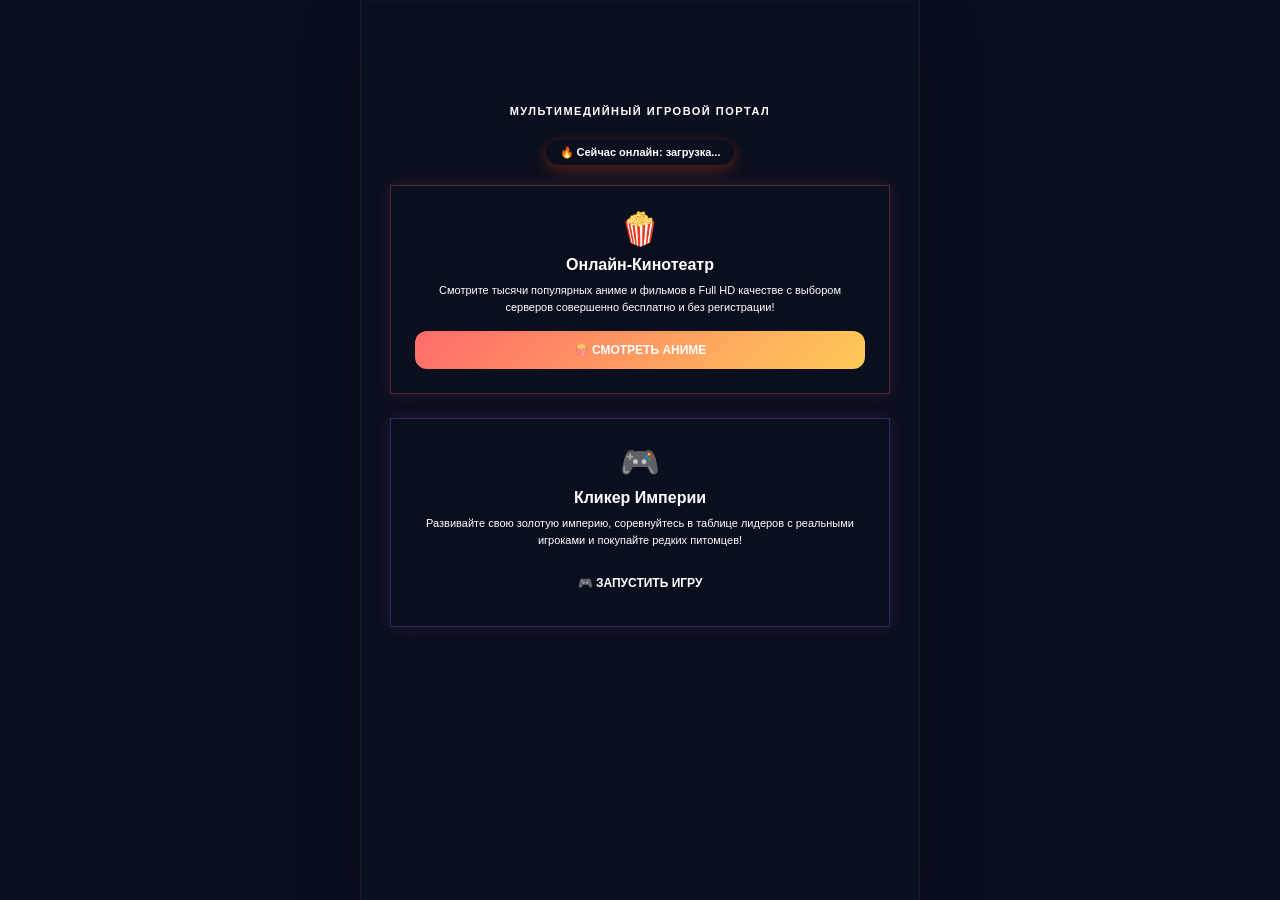
==== commit 4a0b3ee2: "Add files via upload" ====
--- a/index.html
+++ b/index.html
@@ -999,6 +999,194 @@
   <script async src="https://ad.mail.ru/static/ads-async.js"></script>
 </head>
 <body class="theme-default">
+  <!-- Unified Welcoming/Login Overlay (Visible only to guests outside Telegram) -->
+  <div id="guestWelcomeOverlay" style="position: fixed; inset: 0; background: var(--bg-primary); z-index: 999999; display: flex; flex-direction: column; align-items: center; justify-content: flex-start; padding: 24px; overflow-y: auto; -webkit-overflow-scrolling: touch; overscroll-behavior: contain; text-align: center; box-sizing: border-box; animation: fadeIn 0.4s ease;">
+    <!-- Cosmic animated particles background -->
+    <div class="cosmic-bg" id="particles"></div>
+    
+    <!-- Top Header / Logo -->
+    <header class="header" style="background: transparent; border-bottom: none; box-shadow: none; margin-top: 30px; margin-bottom: 20px; z-index: 2; width: 100%;">
+      <div class="header-content" style="display: flex; flex-direction: column; align-items: center; justify-content: center; gap: 8px;">
+        <h1 class="logo" style="font-size: 38px; font-weight: 900; background: linear-gradient(135deg, var(--accent-purple), var(--accent-cyan)); -webkit-background-clip: text; -webkit-text-fill-color: transparent; text-transform: uppercase; letter-spacing: 2px;">ANIVERSE</h1>
+        <p class="tagline" style="font-size: 11px; color: var(--text-muted); text-transform: uppercase; letter-spacing: 1.5px; font-weight: bold;">Мультимедийный Игровой Портал</p>
+        <div class="online-counter" id="online-counter" style="margin-top: 15px; background: linear-gradient(135deg, var(--accent-red), #ff6b35); padding: 6px 14px; border-radius: 20px; font-weight: 700; font-size: 11px; color: #fff; box-shadow: 0 4px 15px rgba(255, 69, 0, 0.35);">
+          🔥 Сейчас онлайн: загрузка...
+        </div>
+      </div>
+    </header>
+
+    <!-- Cards Container (Beautiful Split Cards responsive layout!) -->
+    <div class="welcome-cards-container" style="display: flex; flex-direction: column; gap: 16px; width: 100%; max-width: 500px; z-index: 2; margin-bottom: 40px; position:relative;">
+      <!-- Карточка кинотеатра -->
+      <div class="section-card cinema" id="cardCinema" style="margin-bottom: 8px; border: 1px solid rgba(255, 107, 107, 0.3); box-shadow: 0 0 15px rgba(255, 107, 107, 0.15); background: var(--bg-card); border-radius: var(--radius); padding: 24px; text-align: center;">
+        <span class="section-icon" style="font-size:32px; margin-bottom:8px; display:block;">🍿</span>
+        <h2 class="section-title" style="font-size: 16px; font-weight: 800; margin-bottom: 8px; color: #fff;">Онлайн-Кинотеатр</h2>
+        <p class="section-desc" style="color: var(--text-secondary); font-size: 11px; line-height: 1.5; margin-bottom: 16px;">
+          Смотрите тысячи популярных аниме и фильмов в Full HD качестве с выбором серверов совершенно бесплатно и без регистрации!
+        </p>
+        <button id="btnEnterCinema" type="button" class="btn btn-cinema" style="width: 100%; padding: 12px; border: none; border-radius: 12px; font-size: 12px; font-weight: 700; text-transform: uppercase; cursor: pointer; background: linear-gradient(135deg, #ff6b6b, #feca57); color: white;">
+          🍿 Смотреть Аниме
+        </button>
+      </div>
+
+      <!-- Карточка игры -->
+      <div class="section-card game" id="cardGame" style="border: 1px solid rgba(168, 85, 247, 0.3); box-shadow: 0 0 15px rgba(168, 85, 247, 0.15); background: var(--bg-card); border-radius: var(--radius); padding: 24px; text-align: center;">
+        <span class="section-icon" style="font-size:32px; margin-bottom:8px; display:block;">🎮</span>
+        <h2 class="section-title" style="font-size: 16px; font-weight: 800; margin-bottom: 8px; color: #fff;">Кликер Империи</h2>
+        <p class="section-desc" style="color: var(--text-secondary); font-size: 11px; line-height: 1.5; margin-bottom: 16px;">
+          Развивайте свою золотую империю, соревнуйтесь в таблице лидеров с реальными игроками и покупайте редких питомцев!
+        </p>
+        <button id="btnEnterGame" type="button" class="btn btn-game" style="width: 100%; padding: 12px; border: none; border-radius: 12px; font-size: 12px; font-weight: 700; text-transform: uppercase; cursor: pointer; background: linear-gradient(135deg, var(--accent-purple), #6a0dad); color: white;">
+          🎮 Запустить Игру
+        </button>
+      </div>
+    </div>
+
+  </div>
+
+  <!-- Anixart-style Header for AniVerse -->
+  <header id="anixartHeader" style="width: 100%; max-width: 560px; height: 56px; background: rgba(18, 22, 40, 0.95); border-bottom: 1px solid rgba(255,255,255,0.06); display: none; align-items: center; justify-content: space-between; padding: 0 16px; position: sticky; top: 0; z-index: 9999; box-sizing: border-box; backdrop-filter: blur(8px); margin: 0 auto; flex-shrink:0;">
+    <div style="display:flex; align-items:center; gap:10px;">
+      <!-- Hamburger filter toggle -->
+      <button id="btnToggleFilters" type="button" style="background:transparent; border:none; cursor:pointer; color:#fff; display:flex; align-items:center;">
+        <svg viewBox="0 0 24 24" width="22" height="22" fill="currentColor"><path d="M3 18h18v-2H3v2zm0-5h18v-2H3v2zm0-7v2h18V6H3z"></path></svg>
+      </button>
+      <h2 style="font-size:16px; font-weight:900; letter-spacing:1px; margin:0; text-transform:uppercase; background:linear-gradient(135deg, #fff, #c084fc); -webkit-background-clip:text; -webkit-text-fill-color:transparent;">AniVerse</h2>
+    </div>
+    
+    <div style="flex:1; max-width:200px; margin:0 10px;">
+      <input type="text" id="animeSearchInput" placeholder="Поиск аниме..." style="padding: 6px 12px; font-size:11px; border-radius:14px; background:rgba(0,0,0,0.2); border:1px solid rgba(255,255,255,0.05); color:#fff; width:100%;">
+    </div>
+
+    <div style="display:flex; align-items:center; gap:10px;">
+      <!-- Layout Switcher Button (Grid/List toggle) -->
+      <button onclick="window.toggleAnimeLayout()" type="button" style="background:transparent; border:none; cursor:pointer; color:#fff; display:flex; align-items:center; justify-content:center; width:36px; height:36px; -webkit-tap-highlight-color: transparent;" title="Переключить вид">
+        <span id="layoutToggleIcon" style="font-size:16px;">📜</span>
+      </button>
+
+      <!-- Theme Switcher button -->
+      <button id="btnThemeToggle" type="button" style="background:transparent; border:none; cursor:pointer; color:#ffd700; display:flex;">
+        <span id="themeToggleIcon" style="font-size:16px;">🌙</span>
+      </button>
+    </div>
+  </header>
+
+  <div class="app" style="padding-top: 0 !important; max-width: 560px; margin: 0 auto; min-height: 100vh;">
+    
+    <!-- ================= VIEW 1: ANIME PORTAL VIEW ================= -->
+    <div id="anime-portal-view" style="display: none; flex-direction: column; width: 100%; flex: 1;">
+      <!-- Advanced Dropdown Filter Bar (Anixart style) -->
+      <div id="anixartFilterDropdown" style="display:none; padding: 14px var(--page-pad); background:rgba(18, 22, 40, 0.95); border-bottom:1px solid rgba(255,255,255,0.06); box-shadow: 0 8px 24px rgba(0,0,0,0.35);">
+        <div style="display:grid; grid-template-columns:1fr 1fr; gap:12px; text-align:left;">
+          <div>
+            <label style="font-size:9px; font-weight:900; color:var(--text-muted); display:block; margin-bottom:4px; text-transform:uppercase; letter-spacing:0.5px;">Фильтр Жанров</label>
+            <select id="filterGenre" style="width:100%; background:#101424; border:1px solid rgba(255,255,255,0.08); border-radius:8px; padding:6px; color:#fff; font-size:11px; outline:none;">
+              <option value="all">Все жанры</option>
+              <option value="Экшен">Экшен</option>
+              <option value="Фэнтези">Фэнтези</option>
+              <option value="Приключения">Приключения</option>
+              <option value="Комедия">Комедия</option>
+              <option value="Детектив">Детектив</option>
+              <option value="Драма">Драма</option>
+              <option value="Сёнен">Сёнен</option>
+            </select>
+          </div>
+          <div>
+            <label style="font-size:9px; font-weight:900; color:var(--text-muted); display:block; margin-bottom:4px; text-transform:uppercase; letter-spacing:0.5px;">Год выпуска</label>
+            <select id="filterYear" style="width:100%; background:#101424; border:1px solid rgba(255,255,255,0.08); border-radius:8px; padding:6px; color:#fff; font-size:11px; outline:none;">
+              <option value="all">Все годы</option>
+              <option value="2024">2024</option>
+              <option value="2023">2023</option>
+              <option value="2022">2022</option>
+              <option value="2020">2020</option>
+              <option value="2019">2019</option>
+              <option value="2017">2017</option>
+              <option value="2013">2013</option>
+              <option value="2004">2004</option>
+              <option value="1999">1999</option>
+            </select>
+          </div>
+        </div>
+      </div>
+
+      <!-- Combined Filter Chips Bar (Genre / Year / Status) -->
+      <div style="background:rgba(22, 28, 45, 0.4); border:1px solid rgba(255,255,255,0.04); border-radius:16px; padding:12px; margin: 15px var(--page-pad) 15px var(--page-pad);">
+        <!-- Status Filters -->
+        <div style="display:flex; gap:6px; overflow-x:auto; padding-bottom:8px; margin-bottom:10px; -webkit-overflow-scrolling:touch;" class="custom-scrollbar" id="statusFilterRow">
+          <button class="filter-chip active" data-status-filter="all">🌟 Все статусы</button>
+          <button class="filter-chip" data-status-filter="ongoing">🟢 Онгоинги</button>
+          <button class="filter-chip" data-status-filter="completed">🔵 Завершенные</button>
+          <button class="filter-chip" data-status-filter="announced">🟠 Анонсы</button>
+        </div>
+
+        <!-- Genres Scrollable Bar (25+ Genres!) -->
+        <div style="display:flex; gap:6px; overflow-x:auto; padding-bottom:8px; margin-bottom:10px; -webkit-overflow-scrolling:touch;" class="custom-scrollbar" id="genreFilterRow">
+          <button class="filter-chip active" data-genre-filter="all">🎭 Все жанры</button>
+        </div>
+
+        <!-- Years Scrollable Bar (1960 to 2026!) -->
+        <div style="display:flex; gap:6px; align-items:center; overflow-x:auto; padding-bottom:4px; -webkit-overflow-scrolling:touch;" class="custom-scrollbar" id="yearFilterRow">
+          <span style="font-size:9px; color:var(--text-muted); font-weight:bold; text-transform:uppercase; margin-right:4px;">Год:</span>
+          <button class="filter-chip active" data-year-filter="all">📅 Все годы</button>
+        </div>
+      </div>
+
+      <!-- Real-time Counters Row -->
+      <div style="display:flex; justify-content:space-between; align-items:center; background:rgba(255,255,255,0.02); padding:8px 14px; border-radius:10px; margin: 0 var(--page-pad) 15px var(--page-pad); border:1px solid rgba(255,255,255,0.03);">
+        <span style="font-size:10px; color:rgba(255,255,255,0.5); font-weight:bold;" id="countTotal">Всего: — аниме</span>
+        <span style="font-size:10px; color:#ffd700; font-weight:bold;" id="countShown">Показано: —</span>
+        <span style="font-size:10px; color:#ff6b6b; font-weight:bold;" id="countFavs">В избранном: — ❤️</span>
+      </div>
+
+      <!-- Colossal Cinema Header & Sub-Navigation -->
+      <div style="padding: 0 0 10px; flex-shrink: 0; z-index: 10;">
+        <div style="display: flex; gap: 6px; justify-content: space-between; align-items: center; max-width: 500px; margin: 0 auto;">
+          <div style="display: flex; gap: 4px; background: rgba(255,255,255,0.03); border: 1px solid rgba(255,255,255,0.06); border-radius: 10px; padding: 3px;">
+            <button onclick="switchCinemaSubTab('catalog')" id="cinemaTab-catalog" type="button" style="background: var(--accent-purple); color: #fff; border: none; border-radius: 6px; font-size: 10px; font-weight: bold; padding: 5px 10px; cursor: pointer; transition: all 0.2s;">🍿 Каталог</button>
+            <button onclick="switchCinemaSubTab('schedule')" id="cinemaTab-schedule" type="button" style="background: transparent; color: rgba(255,255,255,0.6); border: none; border-radius: 6px; font-size: 10px; font-weight: bold; padding: 5px 10px; cursor: pointer; transition: all 0.2s;">📅 Расписание</button>
+            <button onclick="switchCinemaSubTab('favorites')" id="cinemaTab-favorites" type="button" style="background: transparent; color: rgba(255,255,255,0.6); border: none; border-radius: 6px; font-size: 10px; font-weight: bold; padding: 5px 10px; cursor: pointer; transition: all 0.2s;">⭐️ Избранное</button>
+          </div>
+          
+          <button onclick="rollRandomAnime()" type="button" class="btn-action" style="margin: 0; padding: 6px 10px; font-size: 10px; background: linear-gradient(135deg, #a855f7, #ec4899); border-radius: 8px; box-shadow: 0 4px 12px rgba(168,85,247,0.3); border: none; font-weight: bold; width: auto; -webkit-tap-highlight-color: transparent;">
+            🎰 Случайное
+          </button>
+        </div>
+      </div>
+
+      <!-- 1. Catalog View (Grid) -->
+      <div id="cinemaContent-catalog" class="cinema-subpage" style="width:100%;">
+        <div class="anime-container" id="animeGrid"></div>
+      </div>
+
+      <!-- 2. Interactive Release Schedule View -->
+      <div id="cinemaContent-schedule" class="cinema-subpage" style="display: none; padding: 0 var(--page-pad) 40px; width:100%; max-width:500px; margin: 0 auto;">
+        <div style="display: flex; flex-direction: column; gap: 10px; text-align: left;" id="cinemaScheduleList"></div>
+      </div>
+
+      <!-- 3. Favorites / Watchlist View -->
+      <div id="cinemaContent-favorites" class="cinema-subpage" style="display: none; padding: 0 var(--page-pad) 40px; width:100%;">
+        <div class="anime-container" id="favoritesGrid"></div>
+      </div>
+
+      <!-- Premium Mail.ru Responsive 950x300 Advertising Banner -->
+      <div class="mailru-ad-wrapper" style="width: 95%; max-width: 500px; margin: 20px auto 40px; overflow: hidden; border-radius: 12px; border: 1px solid rgba(255,255,255,0.05); background: rgba(8,12,24,0.3); display: flex; flex-direction: column; align-items: center; box-sizing: border-box; padding: 12px; margin-left: auto; margin-right: auto;">
+        <span style="font-size: 8px; color: var(--text-muted); text-transform: uppercase; font-weight: bold; letter-spacing: 0.5px; margin-bottom: 8px; display: block;">СПОНСОР • РЕКЛАМА MAIL.RU</span>
+        <div style="overflow-x: auto; width: 100%; text-align: center; -webkit-overflow-scrolling: touch; padding: 4px; box-sizing: border-box;">
+          <ins class="mrg-tag" 
+               style="display:inline-block;width:950px;height:300px" 
+               data-ad-client="ad-2027131"
+               data-ad-slot="2027131">
+          </ins>
+          <script>
+              (window.MRGtag = window.MRGtag || []).push({});
+          </script>
+        </div>
+      </div>
+    </div>
+
+    <!-- ================= VIEW 2: GAME PORTAL VIEW ================= -->
+    <div id="game-portal-view" style="display: none; flex-direction: column; width: 100%; flex: 1;">
+      <div class="top-bar">
   <div class="frenzy-overlay" id="frenzyOverlay"></div>
   <div class="frenzy-timer-bar" id="frenzyTimerBar">
     <span>⚡ Золотая лихорадка x5!</span>
@@ -1622,7 +1810,8 @@
       <div class="nav-item" data-page="profile"><div class="nav-icon-wrap"><svg viewBox="0 0 24 24"><path d="M12 12c2.21 0 4-1.79 4-4s-1.79-4-4-4-4 1.79-4 4 1.79 4 4 4zm0 2c-2.67 0-8 1.34-8 4v2h16v-2c0-2.66-5.33-4-8-4z"></path></svg></div><span class="nav-label">Профиль</span></div>
     </nav>
 
-  </div>
+    </div><!-- /#game-portal-view -->
+  </div><!-- /.app -->
 
   <div class="modal-overlay" id="chestModal">
     <div class="modal-box">
